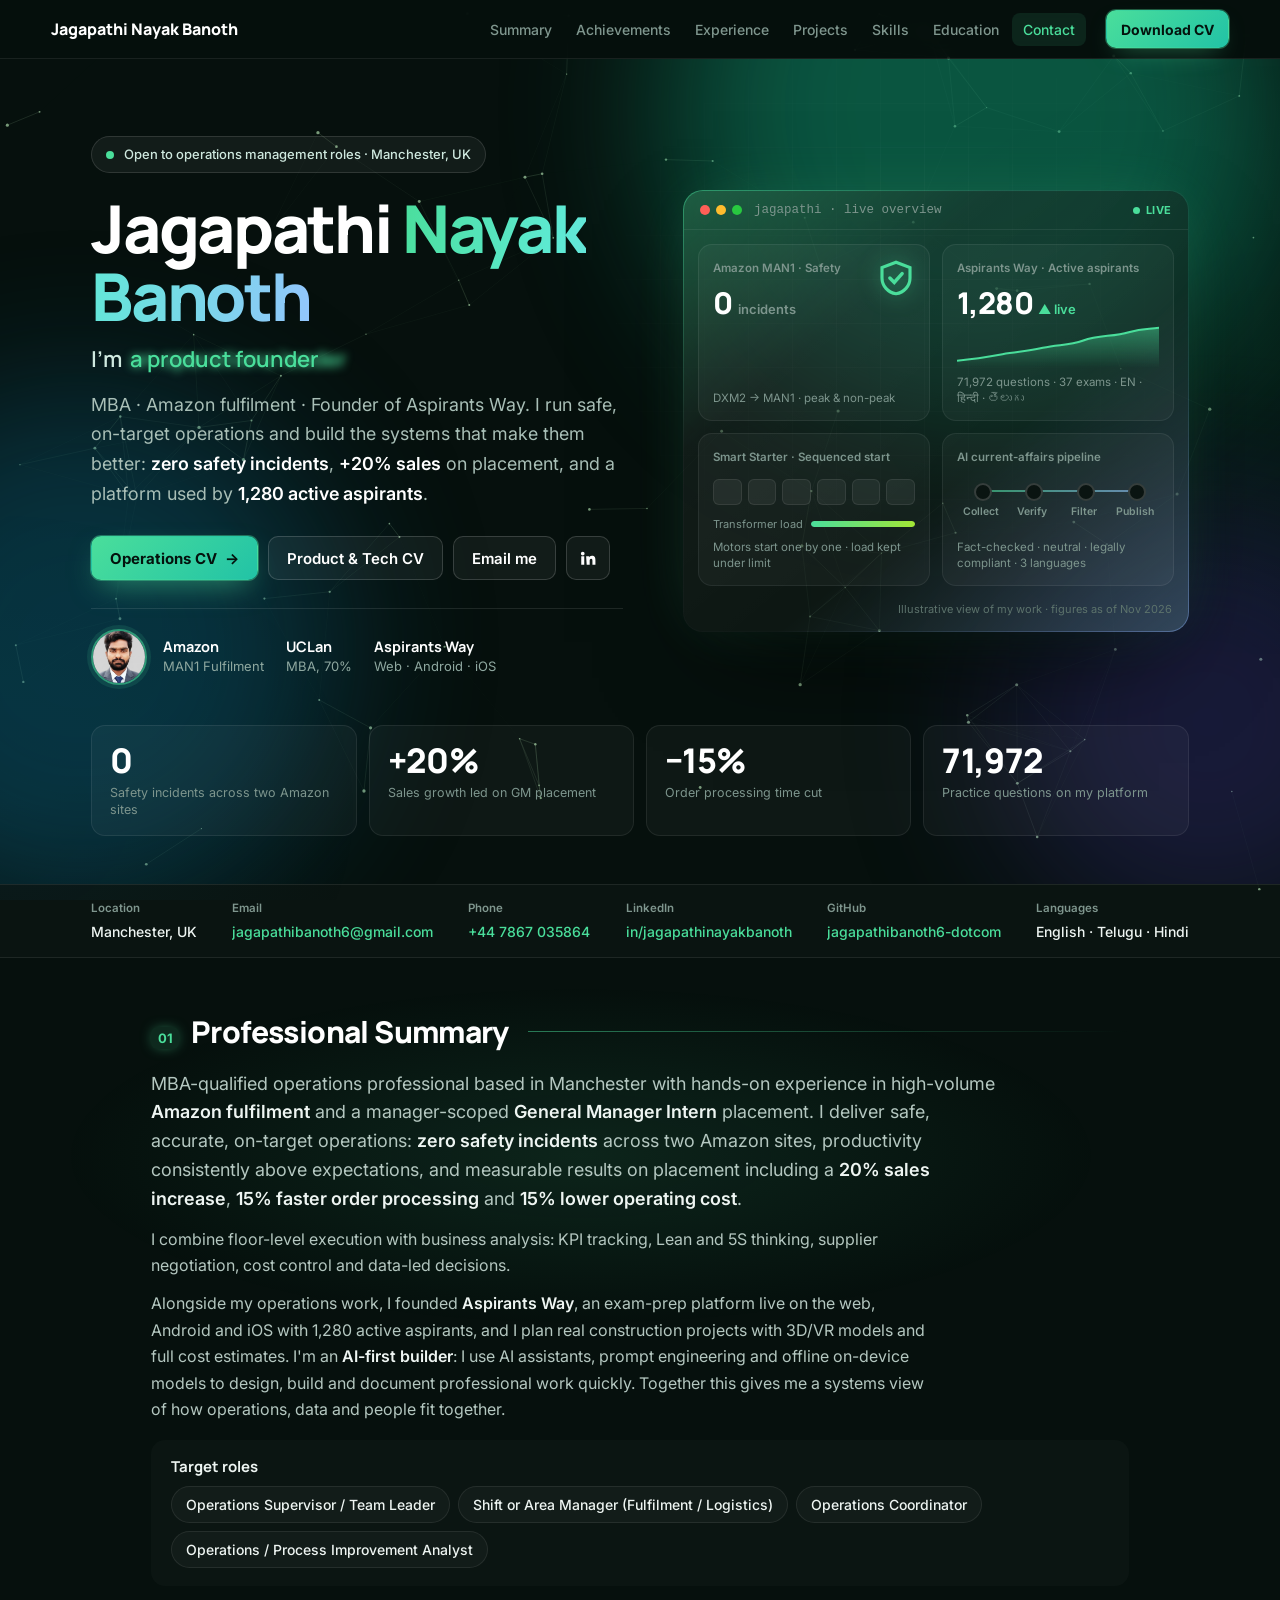
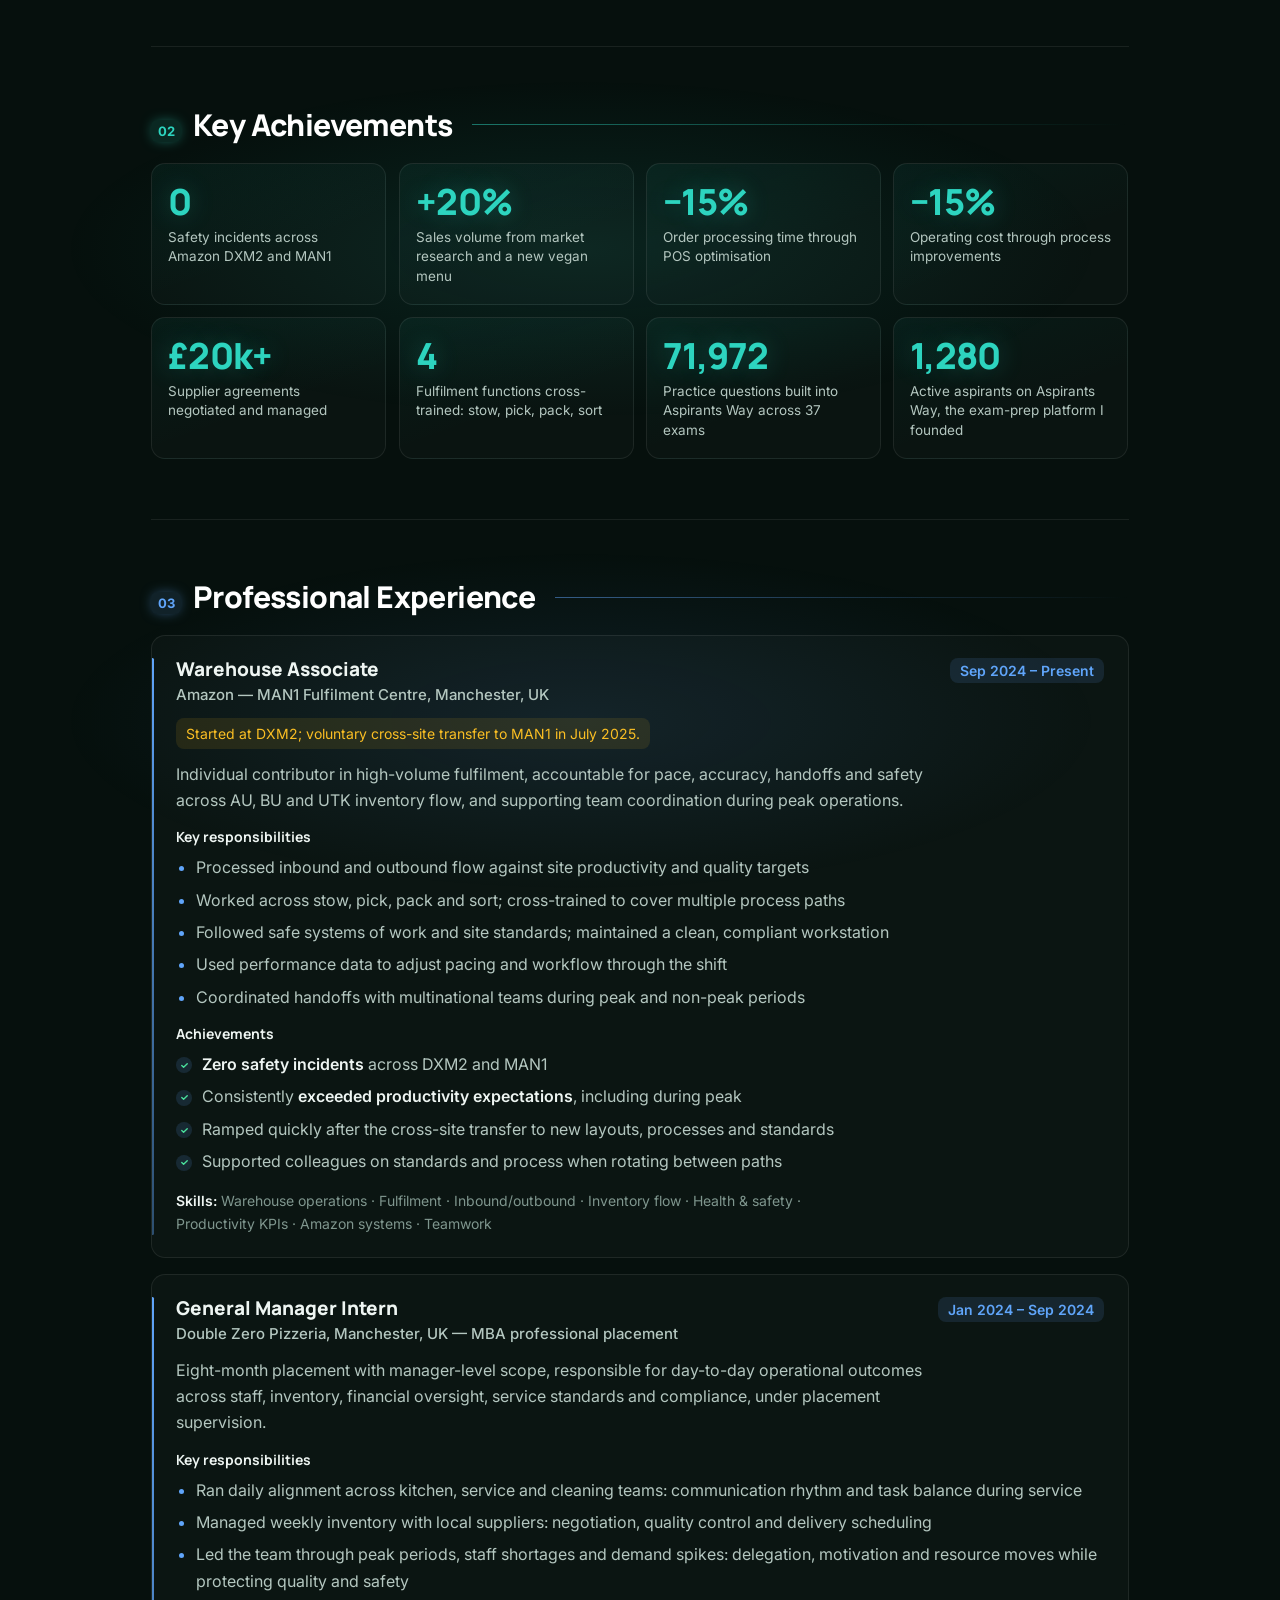
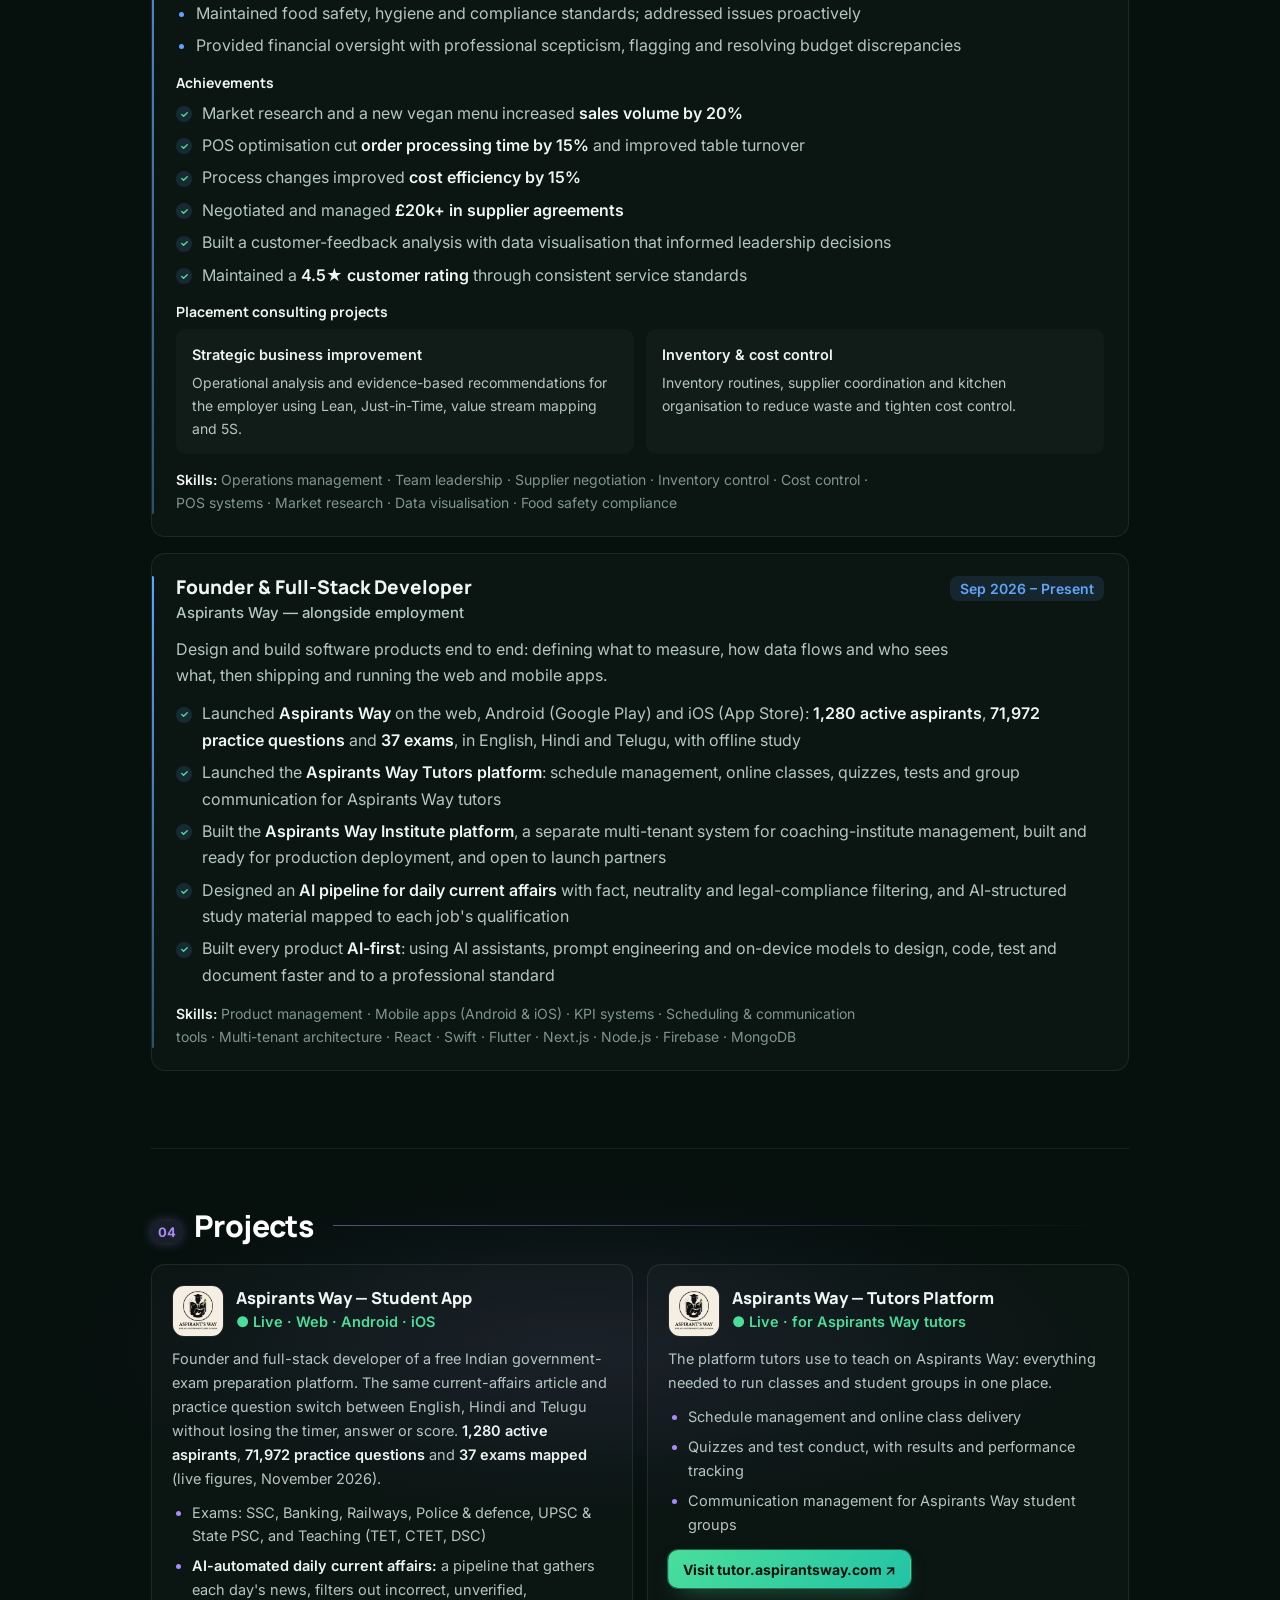
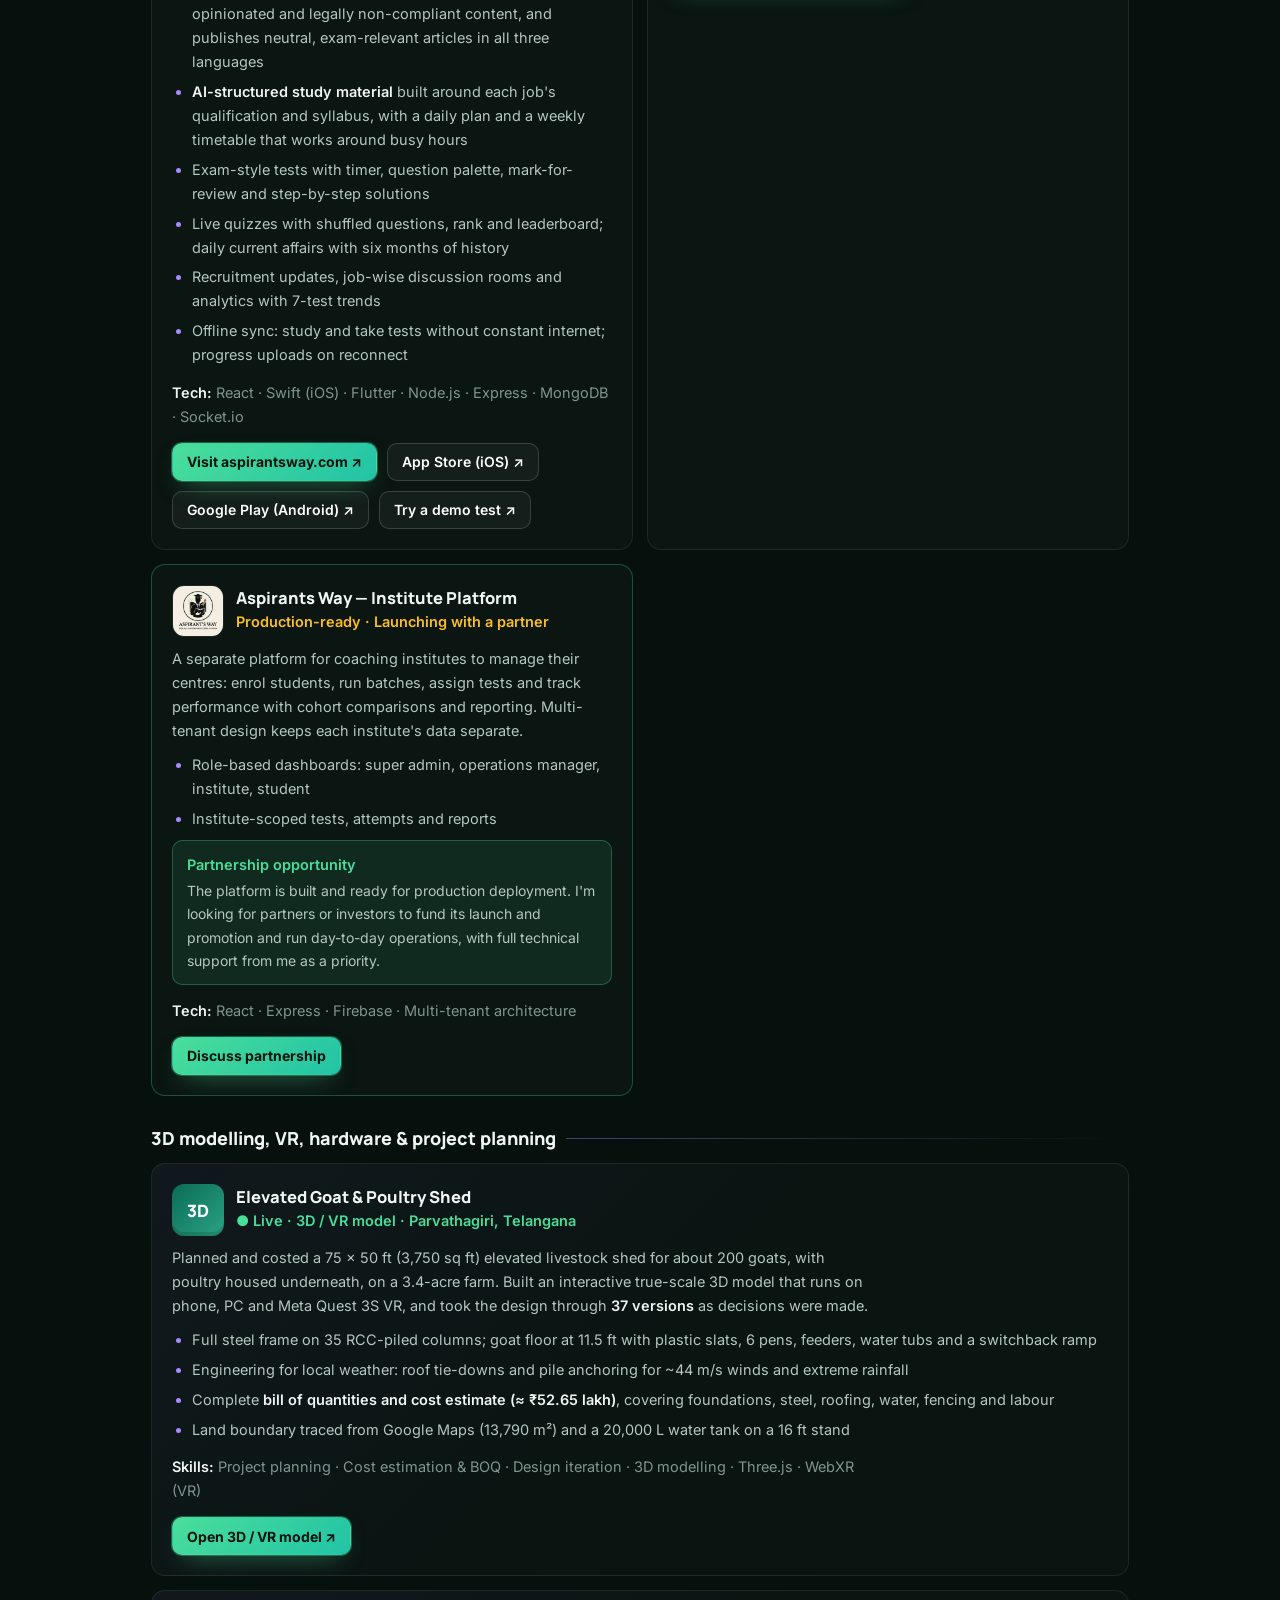
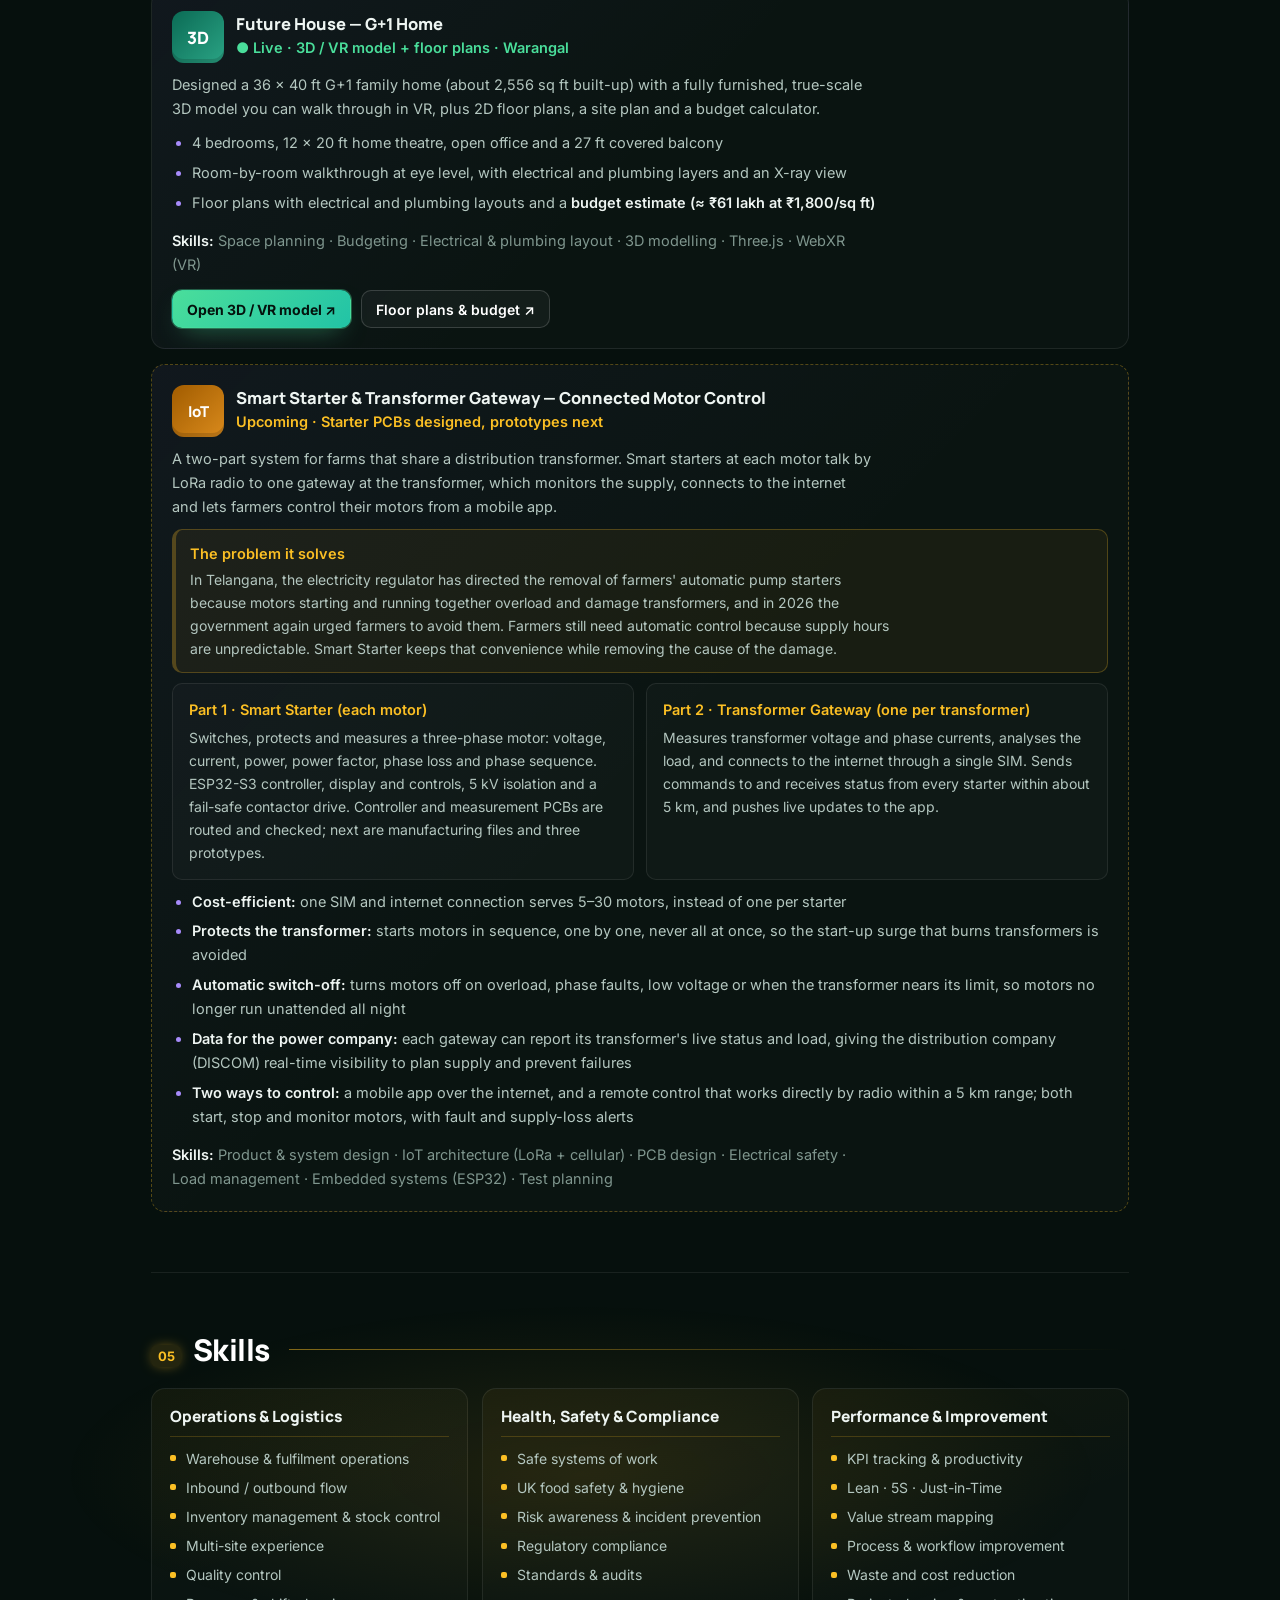
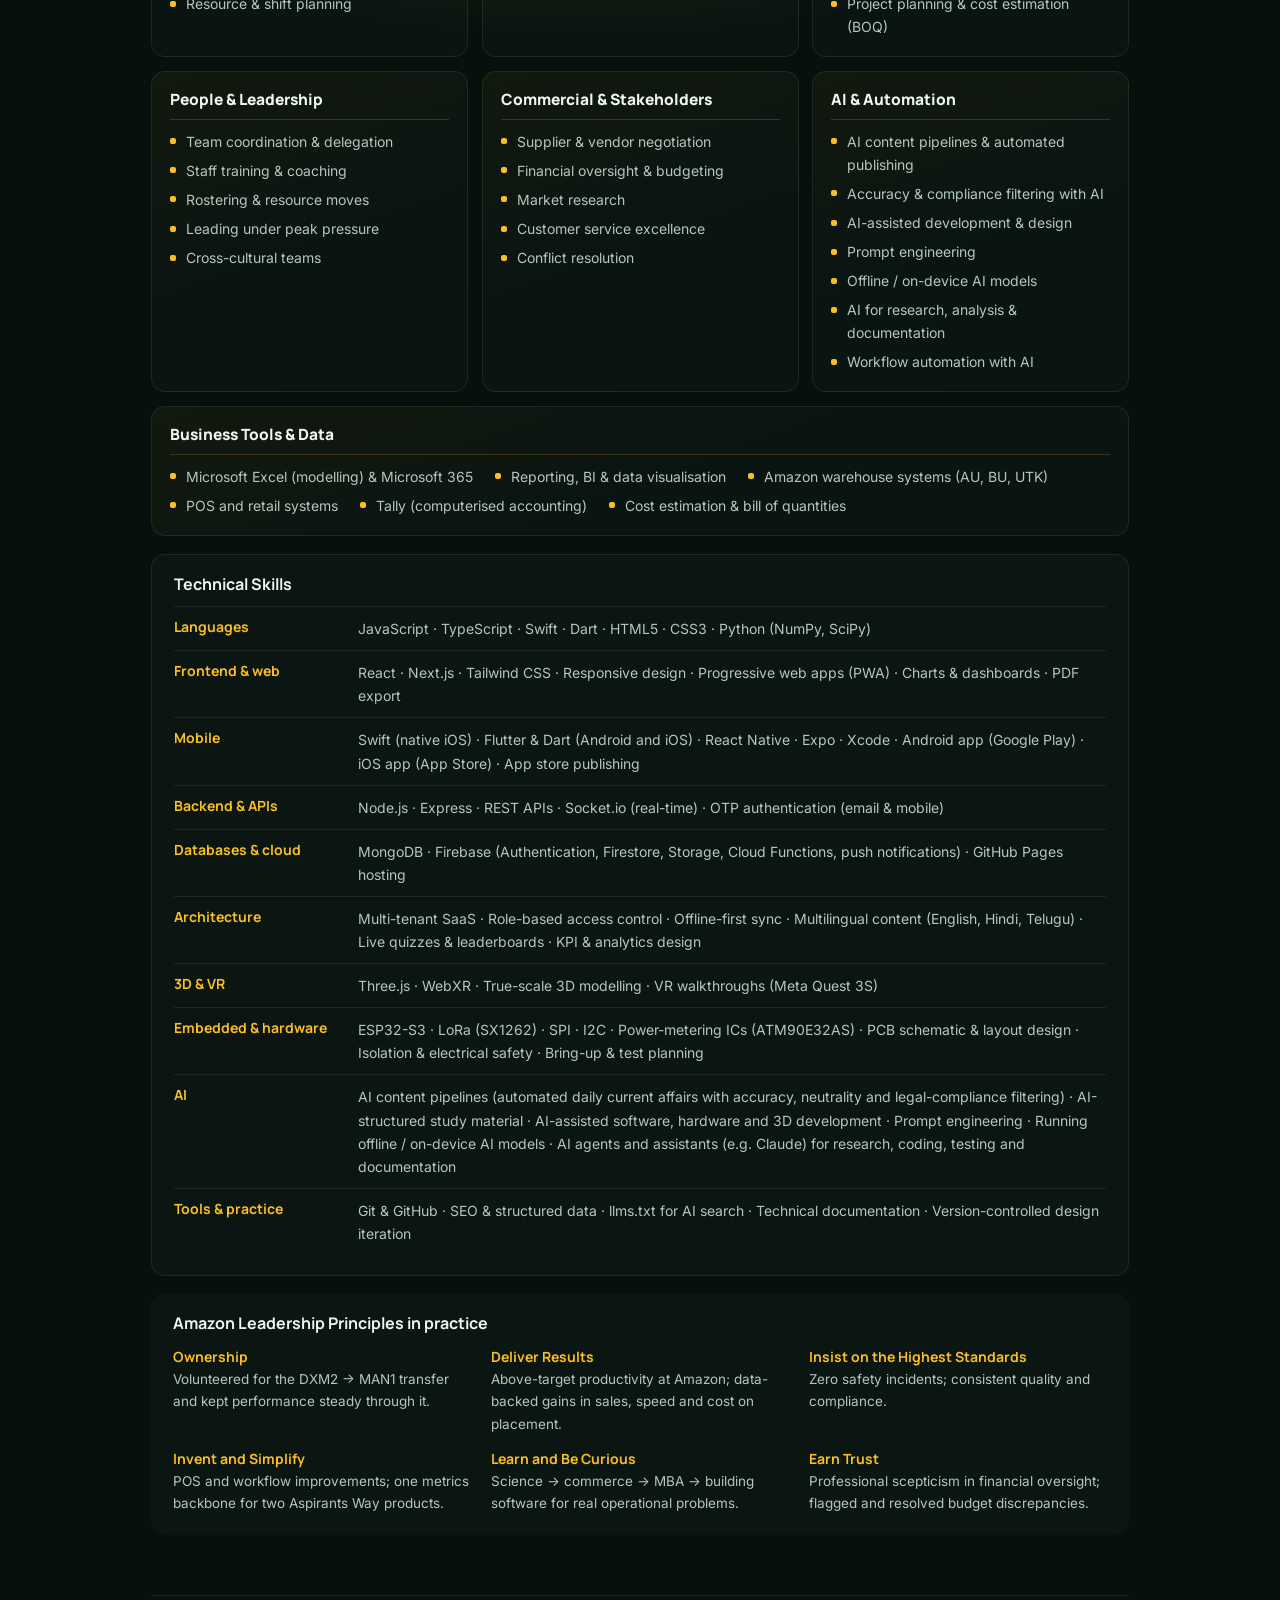
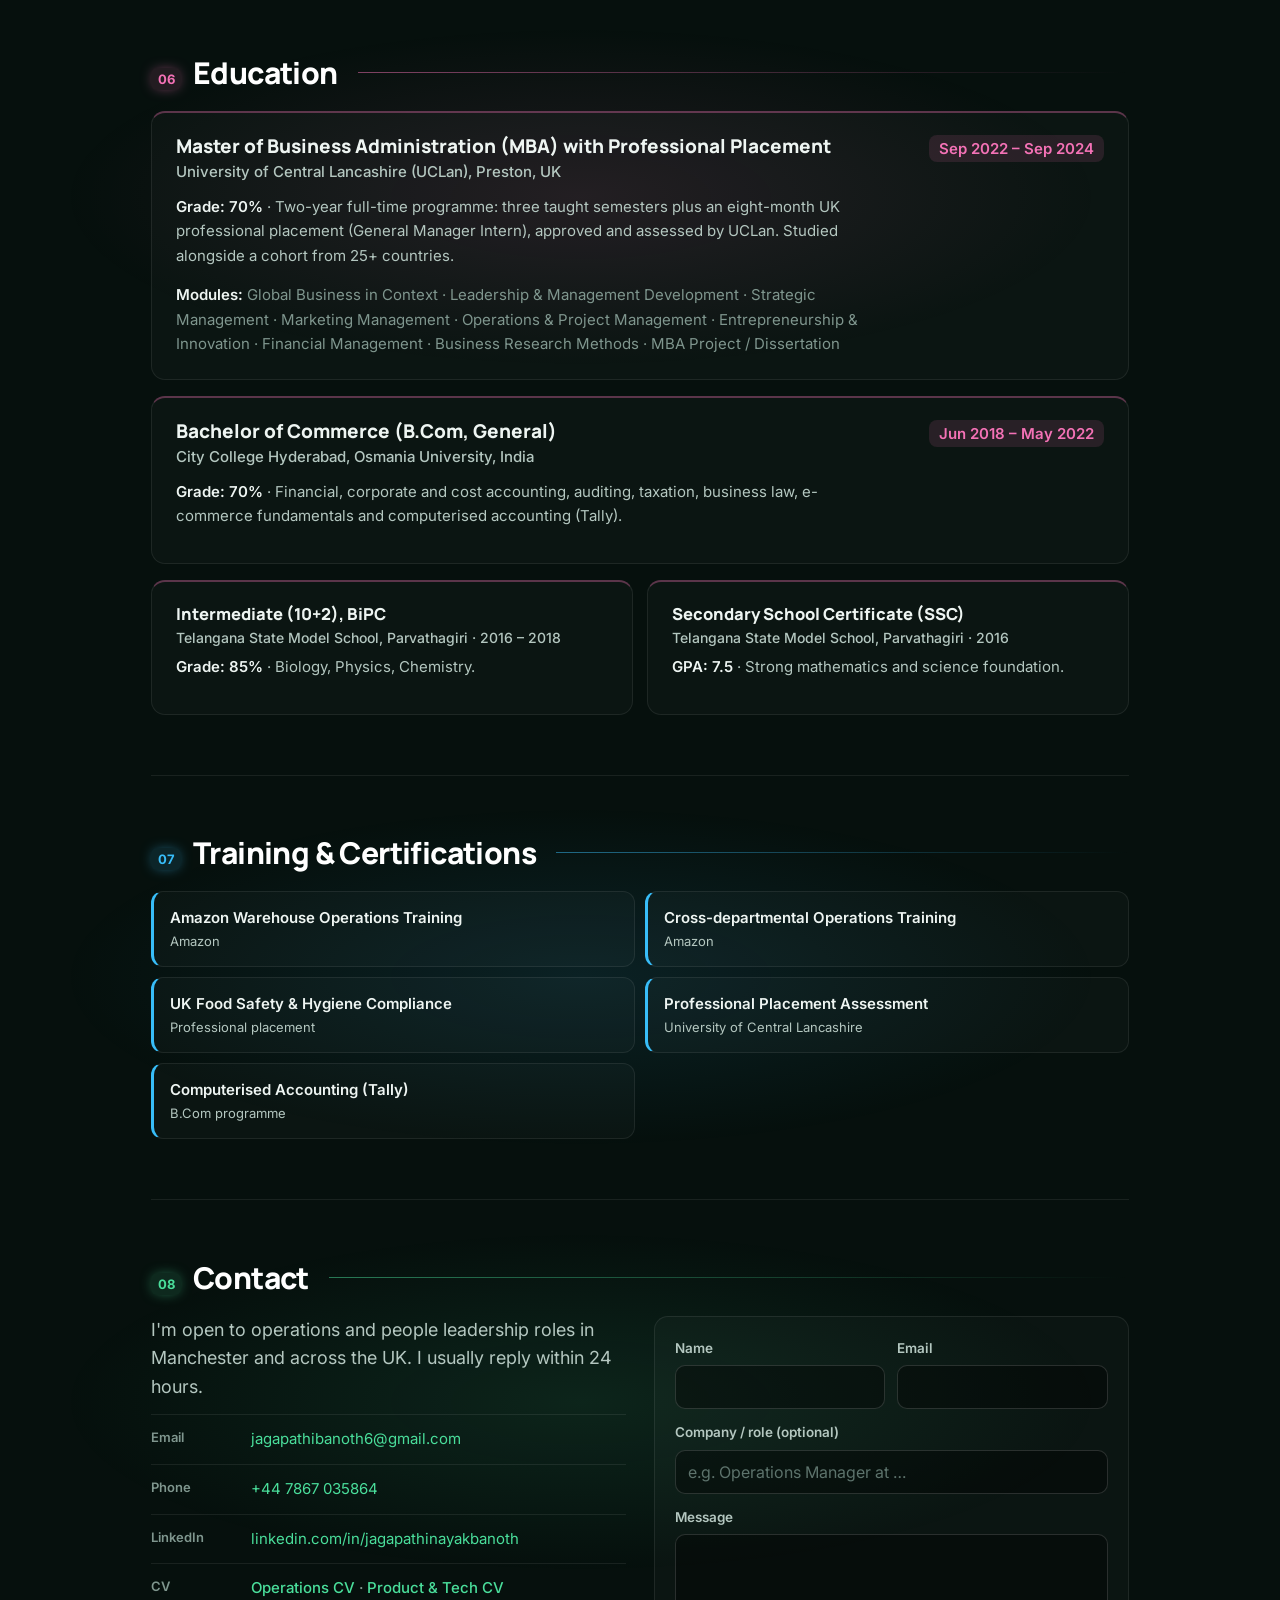
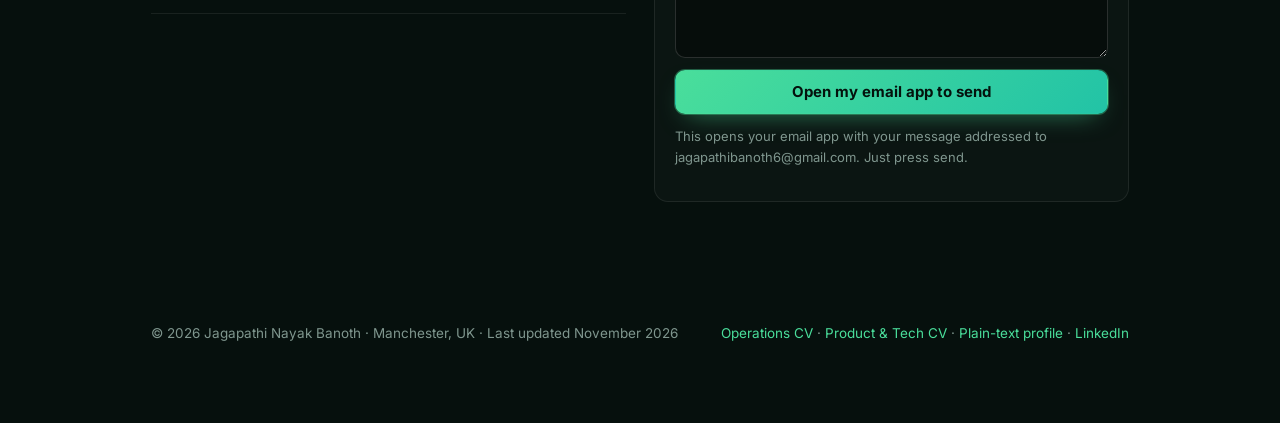
==== index.html @ adfd3b9b "Calmer dots that scroll with the page, long cursor links Co-Authored-By: Claude Opus 5.5 <noreply@an" ====
<!DOCTYPE html>
<html lang="en-GB">
<head>
<meta charset="UTF-8">
<meta name="viewport" content="width=device-width, initial-scale=1.0">
<title>Jagapathi Nayak Banoth | Operations Professional, MBA | Amazon Fulfilment | Manchester, UK</title>
<meta name="description" content="Jagapathi Nayak Banoth — MBA-qualified operations professional in Manchester, UK. Amazon fulfilment (MAN1), General Manager Intern placement, zero safety incidents, +20% sales, −15% processing time. Founder of Aspirants Way (web, Android, iOS; 1,280 active aspirants). Open to operations and people leadership roles.">
<meta name="keywords" content="Operations, Warehouse Operations, Fulfilment, Logistics, Amazon, Operations Manager, Shift Lead, Area Manager, Team Leader, MBA, Manchester, Health and Safety, KPI, Lean, 5S, Inventory Management, Supply Chain, Process Improvement">
<meta name="author" content="Jagapathi Nayak Banoth">
<meta name="robots" content="index, follow, max-image-preview:large">
<link rel="canonical" href="https://jagapathibanoth6-dotcom.github.io/Jagapathi-Portfolio/">
<meta property="og:type" content="profile">
<meta property="og:url" content="https://jagapathibanoth6-dotcom.github.io/Jagapathi-Portfolio/">
<meta property="og:title" content="Jagapathi Nayak Banoth — Operations Professional, MBA">
<meta property="og:description" content="Amazon fulfilment (MAN1) · GM Intern placement · MBA (UCLan). Safety, productivity and measurable results. Manchester, UK.">
<meta property="og:image" content="https://jagapathibanoth6-dotcom.github.io/Jagapathi-Portfolio/profile-picture.png">
<meta property="profile:first_name" content="Jagapathi Nayak">
<meta property="profile:last_name" content="Banoth">
<meta name="twitter:card" content="summary">
<meta name="theme-color" content="#ffffff">
<link rel="icon" type="image/png" href="favicon.png" sizes="48x48">
<link rel="apple-touch-icon" href="apple-touch-icon.png">
<link rel="alternate" type="text/plain" href="llms.txt" title="Plain-text profile for AI assistants">
<link rel="preconnect" href="https://fonts.googleapis.com">
<link rel="preconnect" href="https://fonts.gstatic.com" crossorigin>
<link href="https://fonts.googleapis.com/css2?family=Manrope:wght@600;700;800&family=Inter:wght@400;500;600&display=swap" rel="stylesheet">
<link rel="stylesheet" href="styles.css?v=13.1">

<script type="application/ld+json">
{
  "@context": "https://schema.org",
  "@type": "ProfilePage",
  "dateModified": "2026-11-21",
  "mainEntity": {
    "@type": "Person",
    "name": "Jagapathi Nayak Banoth",
    "jobTitle": "Operations Professional (Warehouse Associate, Amazon MAN1)",
    "description": "MBA-qualified operations professional with Amazon fulfilment experience and a manager-scoped General Manager Intern placement. Open to operations and people leadership roles in the UK.",
    "url": "https://jagapathibanoth6-dotcom.github.io/Jagapathi-Portfolio/",
    "image": "https://jagapathibanoth6-dotcom.github.io/Jagapathi-Portfolio/profile-picture.png",
    "email": "mailto:jagapathibanoth6@gmail.com",
    "telephone": "+44 7867 035864",
    "address": { "@type": "PostalAddress", "addressLocality": "Manchester", "addressCountry": "GB" },
    "worksFor": { "@type": "Organization", "name": "Amazon (MAN1 Fulfilment Centre)" },
    "alumniOf": [
      { "@type": "CollegeOrUniversity", "name": "University of Central Lancashire" },
      { "@type": "CollegeOrUniversity", "name": "Osmania University" }
    ],
    "hasCredential": [
      { "@type": "EducationalOccupationalCredential", "credentialCategory": "degree", "name": "MBA with Professional Placement", "recognizedBy": { "@type": "CollegeOrUniversity", "name": "University of Central Lancashire" } },
      { "@type": "EducationalOccupationalCredential", "credentialCategory": "degree", "name": "Bachelor of Commerce (General)", "recognizedBy": { "@type": "CollegeOrUniversity", "name": "Osmania University" } }
    ],
    "knowsAbout": ["Warehouse operations","Fulfilment","Inbound and outbound logistics","Inventory management","Health and safety","KPI management","Lean","5S","Just-in-time","Value stream mapping","Process improvement","Team leadership","Supplier negotiation","Cost control","Data analysis","Microsoft Excel","React","Next.js","Firebase","3D modelling","Three.js","WebXR","Cost estimation","Bill of quantities","PCB design","IoT","ESP32","JavaScript","TypeScript","Python","Swift","Flutter","Dart","React Native","Expo","Node.js","Express","MongoDB","Socket.io","Tailwind CSS","LoRa","Multi-tenant SaaS","Progressive web apps","Prompt engineering","AI-assisted development","On-device AI models"],
    "knowsLanguage": ["English","Telugu","Hindi"],
    "sameAs": ["https://www.linkedin.com/in/jagapathinayakbanoth","https://github.com/jagapathibanoth6-dotcom"]
  }
}
</script>
</head>
<body>
<a class="skip" href="#summary">Skip to content</a>
<canvas id="net" aria-hidden="true"></canvas>
<div class="progress" id="progress" aria-hidden="true"></div>

<header class="topbar" id="topbar">
  <a href="#top" class="tb-name">Jagapathi Nayak Banoth</a>
  <nav class="tb-nav" id="tbNav" aria-label="Sections">
    <a href="#summary">Summary</a>
    <a href="#achievements">Achievements</a>
    <a href="#experience">Experience</a>
    <a href="#projects">Projects</a>
    <a href="#skills">Skills</a>
    <a href="#education">Education</a>
    <a href="#contact">Contact</a>
  </nav>
  <a href="#cvs" class="btn btn-primary btn-sm">Download CV</a>
</header>

<section class="hero" id="top" aria-label="Introduction">
  <div class="hx-bg" aria-hidden="true"><i class="m1"></i><i class="m2"></i><i class="m3"></i></div>
  <div class="hx-grid" id="hxGrid" aria-hidden="true"></div>
  <div class="hero-in">
    <div class="hero-copy">
      <p class="hero-badge"><span class="dot" aria-hidden="true"></span>Open to operations management roles · Manchester, UK</p>
      <h1 class="hero-name">Jagapathi <span class="grad">Nayak Banoth</span></h1>
      <p class="hero-role">I'm <span class="rot" aria-label="an operations leader, a product founder and an AI-first builder"><span class="rw on">an operations leader</span><span class="rw">a product founder</span><span class="rw">an AI-first builder</span></span></p>
      <p class="hero-pitch">MBA · Amazon fulfilment · Founder of Aspirants Way. I run safe, on-target operations and build the systems that make them better: <strong>zero safety incidents</strong>, <strong>+20% sales</strong> on placement, and a platform used by <strong>1,280 active aspirants</strong>.</p>
      <div class="hero-cta">
        <a href="resume.html?v=20261121" class="btn btn-glow">Operations CV <span aria-hidden="true">→</span></a>
        <a href="resume-tech.html?v=20261121" class="btn btn-glass">Product &amp; Tech CV</a>
        <a href="mailto:jagapathibanoth6@gmail.com?subject=Opportunity%20for%20Jagapathi%20Nayak%20Banoth" class="btn btn-glass">Email me</a>
        <a href="https://www.linkedin.com/in/jagapathinayakbanoth" target="_blank" rel="noopener" class="btn btn-glass btn-icon" aria-label="LinkedIn profile"><svg viewBox="0 0 24 24" width="18" height="18" aria-hidden="true"><path fill="currentColor" d="M4.98 3.5a2.5 2.5 0 1 1 0 5 2.5 2.5 0 0 1 0-5zM3 9.5h4V21H3zM9.5 9.5h3.8v1.6h.06c.53-1 1.83-2.06 3.77-2.06 4.03 0 4.77 2.65 4.77 6.1V21h-4v-5.1c0-1.22-.02-2.79-1.7-2.79-1.7 0-1.96 1.33-1.96 2.7V21h-4z"/></svg></a>
      </div>
      <div class="hero-me">
        <img src="profile.jpg" fetchpriority="high" alt="Photo of Jagapathi Nayak Banoth" width="56" height="56">
        <ul class="hero-cred" aria-label="Experience and education">
          <li><b>Amazon</b> MAN1 Fulfilment</li>
          <li><b>UCLan</b> MBA, 70%</li>
          <li><b>Aspirants Way</b> Web · Android · iOS</li>
        </ul>
      </div>
    </div>

    <div class="console" id="console" aria-label="Illustrative overview of my work">
      <div class="c-bar"><span class="c-dots"><i></i><i></i><i></i></span><span class="c-title">jagapathi · live overview</span><span class="c-live"><i></i>LIVE</span></div>
      <div class="c-grid">
        <div class="c-card c-safety">
          <p class="c-label">Amazon MAN1 · Safety</p>
          <p class="c-big">0 <small>incidents</small></p>
          <p class="c-sub">DXM2 → MAN1 · peak &amp; non-peak</p>
          <div class="shield" aria-hidden="true"><svg viewBox="0 0 24 24"><path d="M12 3 4 6v6c0 4.5 3.4 8.3 8 9 4.6-.7 8-4.5 8-9V6z" fill="none" stroke="currentColor" stroke-width="1.8"/><path d="m8.5 12 2.5 2.5 4.5-5" fill="none" stroke="currentColor" stroke-width="2" stroke-linecap="round"/></svg></div>
        </div>
        <div class="c-card c-users">
          <p class="c-label">Aspirants Way · Active aspirants</p>
          <p class="c-big"><span data-count="1280">1,280</span> <small class="up">▲ live</small></p>
          <svg class="spark" viewBox="0 0 200 48" preserveAspectRatio="none" aria-hidden="true"><defs><linearGradient id="sg" x1="0" x2="0" y1="0" y2="1"><stop offset="0" stop-color="#4ade9b" stop-opacity=".45"/><stop offset="1" stop-color="#4ade9b" stop-opacity="0"/></linearGradient></defs><path class="area" d="M0,44 L0,40 C20,38 30,36 45,33 S70,30 85,26 S110,24 125,18 S155,14 170,9 S190,6 200,4 L200,48 L0,48Z" fill="url(#sg)"/><path class="line" d="M0,40 C20,38 30,36 45,33 S70,30 85,26 S110,24 125,18 S155,14 170,9 S190,6 200,4" fill="none" stroke="#4ade9b" stroke-width="2.2"/></svg>
          <p class="c-sub">71,972 questions · 37 exams · EN · हिन्दी · తెలుగు</p>
        </div>
        <div class="c-card c-starter">
          <p class="c-label">Smart Starter · Sequenced start</p>
          <div class="motors" aria-hidden="true"><i></i><i></i><i></i><i></i><i></i><i></i></div>
          <div class="load"><span>Transformer load</span><div class="load-bar"><i></i></div></div>
          <p class="c-sub">Motors start one by one · load kept under limit</p>
        </div>
        <div class="c-card c-ai">
          <p class="c-label">AI current-affairs pipeline</p>
          <ol class="pipe" aria-hidden="true"><li>Collect</li><li>Verify</li><li>Filter</li><li>Publish</li></ol>
          <p class="c-sub">Fact-checked · neutral · legally compliant · 3 languages</p>
        </div>
      </div>
      <p class="c-foot">Illustrative view of my work · figures as of Nov 2026</p>
    </div>
  </div>

  <div class="hero-stats">
    <div><b data-count="0">0</b><span>Safety incidents across two Amazon sites</span></div>
    <div><b data-count="20" data-prefix="+" data-suffix="%">+20%</b><span>Sales growth led on GM placement</span></div>
    <div><b data-count="15" data-prefix="−" data-suffix="%">−15%</b><span>Order processing time cut</span></div>
    <div><b data-count="71972">71,972</b><span>Practice questions on my platform</span></div>
  </div>
</section>

<section class="factbar" aria-label="Quick facts">
  <ul>
    <li><span>Location</span><b>Manchester, UK</b></li>
    <li><span>Email</span><a href="mailto:jagapathibanoth6@gmail.com?subject=Opportunity%20for%20Jagapathi%20Nayak%20Banoth">jagapathibanoth6@gmail.com</a></li>
    <li><span>Phone</span><a href="tel:+447867035864">+44 7867 035864</a></li>
    <li><span>LinkedIn</span><a href="https://www.linkedin.com/in/jagapathinayakbanoth" target="_blank" rel="noopener">in/jagapathinayakbanoth</a></li>
    <li><span>GitHub</span><a href="https://github.com/jagapathibanoth6-dotcom" target="_blank" rel="noopener">jagapathibanoth6-dotcom</a></li>
    <li><span>Languages</span><b>English · Telugu · Hindi</b></li>
  </ul>
</section>

<div class="layout">

  <!-- ============ SIDEBAR / PROFILE ============ -->
  

  <!-- ============ MAIN ============ -->
  <main class="main">

    <section class="sec" id="summary" aria-labelledby="h-summary">
      <h2 id="h-summary" class="sec-title"><span class="num">01</span>Professional Summary</h2>
      <p class="lead">MBA-qualified operations professional based in Manchester with hands-on experience in high-volume <strong>Amazon fulfilment</strong> and a manager-scoped <strong>General Manager Intern</strong> placement. I deliver safe, accurate, on-target operations: <strong>zero safety incidents</strong> across two Amazon sites, productivity consistently above expectations, and measurable results on placement including a <strong>20% sales increase</strong>, <strong>15% faster order processing</strong> and <strong>15% lower operating cost</strong>.</p>
      <p>I combine floor-level execution with business analysis: KPI tracking, Lean and 5S thinking, supplier negotiation, cost control and data-led decisions.</p>
      <p>Alongside my operations work, I founded <strong>Aspirants Way</strong>, an exam-prep platform live on the web, Android and iOS with 1,280 active aspirants, and I plan real construction projects with 3D/VR models and full cost estimates. I'm an <strong>AI-first builder</strong>: I use AI assistants, prompt engineering and offline on-device models to design, build and document professional work quickly. Together this gives me a systems view of how operations, data and people fit together.</p>
      <div class="target">
        <h3>Target roles</h3>
        <ul class="pills">
          <li>Operations Supervisor / Team Leader</li>
          <li>Shift or Area Manager (Fulfilment / Logistics)</li>
          <li>Operations Coordinator</li>
          <li>Operations / Process Improvement Analyst</li>
        </ul>
      </div>
    </section>

    <section class="sec" id="achievements" aria-labelledby="h-ach">
      <h2 id="h-ach" class="sec-title"><span class="num">02</span>Key Achievements</h2>
      <div class="kpis">
        <div class="kpi reveal"><b>0</b><span>Safety incidents across Amazon DXM2 and MAN1</span></div>
        <div class="kpi reveal"><b data-count="20" data-prefix="+" data-suffix="%">+20%</b><span>Sales volume from market research and a new vegan menu</span></div>
        <div class="kpi reveal"><b data-count="15" data-prefix="−" data-suffix="%">−15%</b><span>Order processing time through POS optimisation</span></div>
        <div class="kpi reveal"><b data-count="15" data-prefix="−" data-suffix="%">−15%</b><span>Operating cost through process improvements</span></div>
        <div class="kpi reveal"><b data-count="20" data-prefix="£" data-suffix="k+">£20k+</b><span>Supplier agreements negotiated and managed</span></div>
        <div class="kpi reveal"><b data-count="4">4</b><span>Fulfilment functions cross-trained: stow, pick, pack, sort</span></div>
        <div class="kpi reveal"><b data-count="71972">71,972</b><span>Practice questions built into Aspirants Way across 37 exams</span></div>
        <div class="kpi reveal"><b data-count="1280">1,280</b><span>Active aspirants on Aspirants Way, the exam-prep platform I founded</span></div>
      </div>
    </section>

    <section class="sec" id="experience" aria-labelledby="h-exp">
      <h2 id="h-exp" class="sec-title"><span class="num">03</span>Professional Experience</h2>

      <article class="job reveal">
        <header class="job-head">
          <div>
            <h3>Warehouse Associate</h3>
            <p class="org">Amazon — MAN1 Fulfilment Centre, Manchester, UK</p>
          </div>
          <p class="when"><time datetime="2024-09">Sep 2024</time> – Present</p>
        </header>
        <p class="note">Started at DXM2; voluntary cross-site transfer to MAN1 in July 2025.</p>
        <p>Individual contributor in high-volume fulfilment, accountable for pace, accuracy, handoffs and safety across AU, BU and UTK inventory flow, and supporting team coordination during peak operations.</p>
        <h4>Key responsibilities</h4>
        <ul>
          <li>Processed inbound and outbound flow against site productivity and quality targets</li>
          <li>Worked across stow, pick, pack and sort; cross-trained to cover multiple process paths</li>
          <li>Followed safe systems of work and site standards; maintained a clean, compliant workstation</li>
          <li>Used performance data to adjust pacing and workflow through the shift</li>
          <li>Coordinated handoffs with multinational teams during peak and non-peak periods</li>
        </ul>
        <h4>Achievements</h4>
        <ul class="ach">
          <li><b>Zero safety incidents</b> across DXM2 and MAN1</li>
          <li>Consistently <b>exceeded productivity expectations</b>, including during peak</li>
          <li>Ramped quickly after the cross-site transfer to new layouts, processes and standards</li>
          <li>Supported colleagues on standards and process when rotating between paths</li>
        </ul>
        <p class="kw"><span>Skills:</span> Warehouse operations · Fulfilment · Inbound/outbound · Inventory flow · Health &amp; safety · Productivity KPIs · Amazon systems · Teamwork</p>
      </article>

      <article class="job reveal">
        <header class="job-head">
          <div>
            <h3>General Manager Intern</h3>
            <p class="org">Double Zero Pizzeria, Manchester, UK — MBA professional placement</p>
          </div>
          <p class="when"><time datetime="2024-01">Jan 2024</time> – <time datetime="2024-09">Sep 2024</time></p>
        </header>
        <p>Eight-month placement with manager-level scope, responsible for day-to-day operational outcomes across staff, inventory, financial oversight, service standards and compliance, under placement supervision.</p>
        <h4>Key responsibilities</h4>
        <ul>
          <li>Ran daily alignment across kitchen, service and cleaning teams: communication rhythm and task balance during service</li>
          <li>Managed weekly inventory with local suppliers: negotiation, quality control and delivery scheduling</li>
          <li>Led the team through peak periods, staff shortages and demand spikes: delegation, motivation and resource moves while protecting quality and safety</li>
          <li>Maintained food safety, hygiene and compliance standards; addressed issues proactively</li>
          <li>Provided financial oversight with professional scepticism, flagging and resolving budget discrepancies</li>
        </ul>
        <h4>Achievements</h4>
        <ul class="ach">
          <li>Market research and a new vegan menu increased <b>sales volume by 20%</b></li>
          <li>POS optimisation cut <b>order processing time by 15%</b> and improved table turnover</li>
          <li>Process changes improved <b>cost efficiency by 15%</b></li>
          <li>Negotiated and managed <b>£20k+ in supplier agreements</b></li>
          <li>Built a customer-feedback analysis with data visualisation that informed leadership decisions</li>
          <li>Maintained a <b>4.5★ customer rating</b> through consistent service standards</li>
        </ul>
        <div class="sub">
          <h4>Placement consulting projects</h4>
          <div class="sub-grid">
            <div><b>Strategic business improvement</b><p>Operational analysis and evidence-based recommendations for the employer using Lean, Just-in-Time, value stream mapping and 5S.</p></div>
            <div><b>Inventory &amp; cost control</b><p>Inventory routines, supplier coordination and kitchen organisation to reduce waste and tighten cost control.</p></div>
          </div>
        </div>
        <p class="kw"><span>Skills:</span> Operations management · Team leadership · Supplier negotiation · Inventory control · Cost control · POS systems · Market research · Data visualisation · Food safety compliance</p>
      </article>

      <article class="job reveal">
        <header class="job-head">
          <div>
            <h3>Founder &amp; Full-Stack Developer</h3>
            <p class="org">Aspirants Way — alongside employment</p>
          </div>
          <p class="when"><time datetime="2026-09-11">Sep 2026</time> – Present</p>
        </header>
        <p>Design and build software products end to end: defining what to measure, how data flows and who sees what, then shipping and running the web and mobile apps.</p>
        <ul class="ach">
          <li>Launched <b>Aspirants Way</b> on the web, Android (Google Play) and iOS (App Store): <b>1,280 active aspirants</b>, <b>71,972 practice questions</b> and <b>37 exams</b>, in English, Hindi and Telugu, with offline study</li>
          <li>Launched the <b>Aspirants Way Tutors platform</b>: schedule management, online classes, quizzes, tests and group communication for Aspirants Way tutors</li>
          <li>Built the <b>Aspirants Way Institute platform</b>, a separate multi-tenant system for coaching-institute management, built and ready for production deployment, and open to launch partners</li>
          <li>Designed an <b>AI pipeline for daily current affairs</b> with fact, neutrality and legal-compliance filtering, and AI-structured study material mapped to each job's qualification</li>
          <li>Built every product <b>AI-first</b>: using AI assistants, prompt engineering and on-device models to design, code, test and document faster and to a professional standard</li>
        </ul>
        <p class="kw"><span>Skills:</span> Product management · Mobile apps (Android &amp; iOS) · KPI systems · Scheduling &amp; communication tools · Multi-tenant architecture · React · Swift · Flutter · Next.js · Node.js · Firebase · MongoDB</p>
      </article>
    </section>

    <section class="sec" id="projects" aria-labelledby="h-proj">
      <h2 id="h-proj" class="sec-title"><span class="num">04</span>Projects</h2>
      <div class="projects">
        <article class="proj reveal">
          <div class="proj-head"><img src="aw-logo.jpg" loading="lazy" decoding="async" alt="Aspirants Way logo" width="52" height="52"><div><h3>Aspirants Way — Student App</h3><p class="status live">Live · Web · Android · iOS</p></div></div>
          <p>Founder and full-stack developer of a free Indian government-exam preparation platform. The same current-affairs article and practice question switch between English, Hindi and Telugu without losing the timer, answer or score. <b>1,280 active aspirants</b>, <b>71,972 practice questions</b> and <b>37 exams mapped</b> (live figures, November 2026).</p>
          <ul>
            <li>Exams: SSC, Banking, Railways, Police &amp; defence, UPSC &amp; State PSC, and Teaching (TET, CTET, DSC)</li>
            <li><b>AI-automated daily current affairs:</b> a pipeline that gathers each day's news, filters out incorrect, unverified, opinionated and legally non-compliant content, and publishes neutral, exam-relevant articles in all three languages</li>
            <li><b>AI-structured study material</b> built around each job's qualification and syllabus, with a daily plan and a weekly timetable that works around busy hours</li>
            <li>Exam-style tests with timer, question palette, mark-for-review and step-by-step solutions</li>
            <li>Live quizzes with shuffled questions, rank and leaderboard; daily current affairs with six months of history</li>
            <li>Recruitment updates, job-wise discussion rooms and analytics with 7-test trends</li>
            <li>Offline sync: study and take tests without constant internet; progress uploads on reconnect</li>
          </ul>
          <p class="kw"><span>Tech:</span> React · Swift (iOS) · Flutter · Node.js · Express · MongoDB · Socket.io</p>
          <div class="links">
            <a class="btn btn-primary btn-sm" href="https://www.aspirantsway.com/" target="_blank" rel="noopener">Visit aspirantsway.com ↗</a>
            <a class="btn btn-outline btn-sm" href="https://apps.apple.com/gb/app/aspirants-way/id6812630753" target="_blank" rel="noopener">App Store (iOS) ↗</a>
            <a class="btn btn-outline btn-sm" href="https://play.google.com/store/apps/details?id=com.aspirantsway.app" target="_blank" rel="noopener">Google Play (Android) ↗</a>
            <a class="btn btn-outline btn-sm" href="https://www.aspirantsway.com/demo-test" target="_blank" rel="noopener">Try a demo test ↗</a>
          </div>
        </article>
        <article class="proj reveal">
          <div class="proj-head"><img src="aw-logo.jpg" loading="lazy" decoding="async" alt="Aspirants Way logo" width="52" height="52"><div><h3>Aspirants Way — Tutors Platform</h3><p class="status live">Live · for Aspirants Way tutors</p></div></div>
          <p>The platform tutors use to teach on Aspirants Way: everything needed to run classes and student groups in one place.</p>
          <ul><li>Schedule management and online class delivery</li><li>Quizzes and test conduct, with results and performance tracking</li><li>Communication management for Aspirants Way student groups</li></ul>
          <div class="links">
            <a class="btn btn-primary btn-sm" href="https://www.tutor.aspirantsway.com" target="_blank" rel="noopener">Visit tutor.aspirantsway.com ↗</a>
          </div>
        </article>
        <article class="proj proj-partner reveal">
          <div class="proj-head"><img src="aw-logo.jpg" loading="lazy" decoding="async" alt="Aspirants Way logo" width="52" height="52"><div><h3>Aspirants Way — Institute Platform</h3><p class="status build">Production-ready · Launching with a partner</p></div></div>
          <p>A separate platform for coaching institutes to manage their centres: enrol students, run batches, assign tests and track performance with cohort comparisons and reporting. Multi-tenant design keeps each institute's data separate.</p>
          <ul><li>Role-based dashboards: super admin, operations manager, institute, student</li><li>Institute-scoped tests, attempts and reports</li></ul>
          <div class="partner">
            <b>Partnership opportunity</b>
            <p>The platform is built and ready for production deployment. I'm looking for partners or investors to fund its launch and promotion and run day-to-day operations, with full technical support from me as a priority.</p>
          </div>
          <p class="kw"><span>Tech:</span> React · Express · Firebase · Multi-tenant architecture</p>
          <div class="links">
            <a class="btn btn-primary btn-sm" href="mailto:jagapathibanoth6@gmail.com?subject=Aspirants%20Way%20Institute%20Platform%20%E2%80%94%20partnership" >Discuss partnership</a>
          </div>
        </article>
        
        
        
        
      </div>
      <h3 class="sub-title">3D modelling, VR, hardware &amp; project planning</h3>
      <div class="projects projects-3d">
        <article class="proj proj-3d reveal">
          <div class="proj-head"><div class="ico3d" aria-hidden="true">3D</div><div><h3>Elevated Goat &amp; Poultry Shed</h3><p class="status live">Live · 3D / VR model · Parvathagiri, Telangana</p></div></div>
          <p>Planned and costed a 75 × 50 ft (3,750 sq ft) elevated livestock shed for about 200 goats, with poultry housed underneath, on a 3.4-acre farm. Built an interactive true-scale 3D model that runs on phone, PC and Meta Quest 3S VR, and took the design through <b>37 versions</b> as decisions were made.</p>
          <ul>
            <li>Full steel frame on 35 RCC-piled columns; goat floor at 11.5 ft with plastic slats, 6 pens, feeders, water tubs and a switchback ramp</li>
            <li>Engineering for local weather: roof tie-downs and pile anchoring for ~44 m/s winds and extreme rainfall</li>
            <li>Complete <b>bill of quantities and cost estimate (≈ ₹52.65 lakh)</b>, covering foundations, steel, roofing, water, fencing and labour</li>
            <li>Land boundary traced from Google Maps (13,790 m²) and a 20,000 L water tank on a 16 ft stand</li>
          </ul>
          <p class="kw"><span>Skills:</span> Project planning · Cost estimation &amp; BOQ · Design iteration · 3D modelling · Three.js · WebXR (VR)</p>
          <div class="links">
            <a class="btn btn-primary btn-sm" href="https://jagapathibanoth6-dotcom.github.io/gaot-shed/" target="_blank" rel="noopener">Open 3D / VR model ↗</a>
          </div>
        </article>
        <article class="proj proj-3d reveal">
          <div class="proj-head"><div class="ico3d" aria-hidden="true">3D</div><div><h3>Future House — G+1 Home</h3><p class="status live">Live · 3D / VR model + floor plans · Warangal</p></div></div>
          <p>Designed a 36 × 40 ft G+1 family home (about 2,556 sq ft built-up) with a fully furnished, true-scale 3D model you can walk through in VR, plus 2D floor plans, a site plan and a budget calculator.</p>
          <ul>
            <li>4 bedrooms, 12 × 20 ft home theatre, open office and a 27 ft covered balcony</li>
            <li>Room-by-room walkthrough at eye level, with electrical and plumbing layers and an X-ray view</li>
            <li>Floor plans with electrical and plumbing layouts and a <b>budget estimate (≈ ₹61 lakh at ₹1,800/sq ft)</b></li>
          </ul>
          <p class="kw"><span>Skills:</span> Space planning · Budgeting · Electrical &amp; plumbing layout · 3D modelling · Three.js · WebXR (VR)</p>
          <div class="links">
            <a class="btn btn-primary btn-sm" href="https://jagapathibanoth6-dotcom.github.io/Future-house/" target="_blank" rel="noopener">Open 3D / VR model ↗</a>
            <a class="btn btn-outline btn-sm" href="https://jagapathibanoth6-dotcom.github.io/Future-house/plan.html" target="_blank" rel="noopener">Floor plans &amp; budget ↗</a>
          </div>
        </article>
        <article class="proj proj-3d proj-upcoming reveal">
          <div class="proj-head"><div class="ico3d ico-up" aria-hidden="true">IoT</div><div><h3>Smart Starter &amp; Transformer Gateway — Connected Motor Control</h3><p class="status build">Upcoming · Starter PCBs designed, prototypes next</p></div></div>
          <p>A two-part system for farms that share a distribution transformer. Smart starters at each motor talk by LoRa radio to one gateway at the transformer, which monitors the supply, connects to the internet and lets farmers control their motors from a mobile app.</p>
          <div class="why">
            <b>The problem it solves</b>
            <p>In Telangana, the electricity regulator has directed the removal of farmers' automatic pump starters because motors starting and running together overload and damage transformers, and in 2026 the government again urged farmers to avoid them. Farmers still need automatic control because supply hours are unpredictable. Smart Starter keeps that convenience while removing the cause of the damage.</p>
          </div>
          <div class="sys">
            <div><b>Part 1 · Smart Starter (each motor)</b><p>Switches, protects and measures a three-phase motor: voltage, current, power, power factor, phase loss and phase sequence. ESP32-S3 controller, display and controls, 5 kV isolation and a fail-safe contactor drive. Controller and measurement PCBs are routed and checked; next are manufacturing files and three prototypes.</p></div>
            <div><b>Part 2 · Transformer Gateway (one per transformer)</b><p>Measures transformer voltage and phase currents, analyses the load, and connects to the internet through a single SIM. Sends commands to and receives status from every starter within about 5 km, and pushes live updates to the app.</p></div>
          </div>
          <ul>
            <li><b>Cost-efficient:</b> one SIM and internet connection serves 5–30 motors, instead of one per starter</li>
            <li><b>Protects the transformer:</b> starts motors in sequence, one by one, never all at once, so the start-up surge that burns transformers is avoided</li>
            <li><b>Automatic switch-off:</b> turns motors off on overload, phase faults, low voltage or when the transformer nears its limit, so motors no longer run unattended all night</li>
            <li><b>Data for the power company:</b> each gateway can report its transformer's live status and load, giving the distribution company (DISCOM) real-time visibility to plan supply and prevent failures</li>
            <li><b>Two ways to control:</b> a mobile app over the internet, and a remote control that works directly by radio within a 5 km range; both start, stop and monitor motors, with fault and supply-loss alerts</li>
          </ul>
          <p class="kw"><span>Skills:</span> Product &amp; system design · IoT architecture (LoRa + cellular) · PCB design · Electrical safety · Load management · Embedded systems (ESP32) · Test planning</p>
        </article>
      </div>
    </section>

    <section class="sec" id="skills" aria-labelledby="h-skills">
      <h2 id="h-skills" class="sec-title"><span class="num">05</span>Skills</h2>
      <div class="skills">
        <div class="skill reveal"><h3>Operations &amp; Logistics</h3><ul><li>Warehouse &amp; fulfilment operations</li><li>Inbound / outbound flow</li><li>Inventory management &amp; stock control</li><li>Multi-site experience</li><li>Quality control</li><li>Resource &amp; shift planning</li></ul></div>
        <div class="skill reveal"><h3>Health, Safety &amp; Compliance</h3><ul><li>Safe systems of work</li><li>UK food safety &amp; hygiene</li><li>Risk awareness &amp; incident prevention</li><li>Regulatory compliance</li><li>Standards &amp; audits</li></ul></div>
        <div class="skill reveal"><h3>Performance &amp; Improvement</h3><ul><li>KPI tracking &amp; productivity</li><li>Lean · 5S · Just-in-Time</li><li>Value stream mapping</li><li>Process &amp; workflow improvement</li><li>Waste and cost reduction</li><li>Project planning &amp; cost estimation (BOQ)</li></ul></div>
        <div class="skill reveal"><h3>People &amp; Leadership</h3><ul><li>Team coordination &amp; delegation</li><li>Staff training &amp; coaching</li><li>Rostering &amp; resource moves</li><li>Leading under peak pressure</li><li>Cross-cultural teams</li></ul></div>
        <div class="skill reveal"><h3>Commercial &amp; Stakeholders</h3><ul><li>Supplier &amp; vendor negotiation</li><li>Financial oversight &amp; budgeting</li><li>Market research</li><li>Customer service excellence</li><li>Conflict resolution</li></ul></div>
        <div class="skill reveal"><h3>AI &amp; Automation</h3><ul><li>AI content pipelines &amp; automated publishing</li><li>Accuracy &amp; compliance filtering with AI</li><li>AI-assisted development &amp; design</li><li>Prompt engineering</li><li>Offline / on-device AI models</li><li>AI for research, analysis &amp; documentation</li><li>Workflow automation with AI</li></ul></div>
        <div class="skill reveal"><h3>Business Tools &amp; Data</h3><ul><li>Microsoft Excel (modelling) &amp; Microsoft 365</li><li>Reporting, BI &amp; data visualisation</li><li>Amazon warehouse systems (AU, BU, UTK)</li><li>POS and retail systems</li><li>Tally (computerised accounting)</li><li>Cost estimation &amp; bill of quantities</li></ul></div>
      </div>
      <div class="techskills reveal" id="tech-skills">
        <h3>Technical Skills</h3>
        <dl>
          <div><dt>Languages</dt><dd>JavaScript · TypeScript · Swift · Dart · HTML5 · CSS3 · Python (NumPy, SciPy)</dd></div>
          <div><dt>Frontend &amp; web</dt><dd>React · Next.js · Tailwind CSS · Responsive design · Progressive web apps (PWA) · Charts &amp; dashboards · PDF export</dd></div>
          <div><dt>Mobile</dt><dd>Swift (native iOS) · Flutter &amp; Dart (Android and iOS) · React Native · Expo · Xcode · Android app (Google Play) · iOS app (App Store) · App store publishing</dd></div>
          <div><dt>Backend &amp; APIs</dt><dd>Node.js · Express · REST APIs · Socket.io (real-time) · OTP authentication (email &amp; mobile)</dd></div>
          <div><dt>Databases &amp; cloud</dt><dd>MongoDB · Firebase (Authentication, Firestore, Storage, Cloud Functions, push notifications) · GitHub Pages hosting</dd></div>
          <div><dt>Architecture</dt><dd>Multi-tenant SaaS · Role-based access control · Offline-first sync · Multilingual content (English, Hindi, Telugu) · Live quizzes &amp; leaderboards · KPI &amp; analytics design</dd></div>
          <div><dt>3D &amp; VR</dt><dd>Three.js · WebXR · True-scale 3D modelling · VR walkthroughs (Meta Quest 3S)</dd></div>
          <div><dt>Embedded &amp; hardware</dt><dd>ESP32-S3 · LoRa (SX1262) · SPI · I2C · Power-metering ICs (ATM90E32AS) · PCB schematic &amp; layout design · Isolation &amp; electrical safety · Bring-up &amp; test planning</dd></div>
          <div><dt>AI</dt><dd>AI content pipelines (automated daily current affairs with accuracy, neutrality and legal-compliance filtering) · AI-structured study material · AI-assisted software, hardware and 3D development · Prompt engineering · Running offline / on-device AI models · AI agents and assistants (e.g. Claude) for research, coding, testing and documentation</dd></div>
          <div><dt>Tools &amp; practice</dt><dd>Git &amp; GitHub · SEO &amp; structured data · llms.txt for AI search · Technical documentation · Version-controlled design iteration</dd></div>
        </dl>
      </div>
      <div class="lp reveal">
        <h3>Amazon Leadership Principles in practice</h3>
        <dl>
          <div><dt>Ownership</dt><dd>Volunteered for the DXM2 → MAN1 transfer and kept performance steady through it.</dd></div>
          <div><dt>Deliver Results</dt><dd>Above-target productivity at Amazon; data-backed gains in sales, speed and cost on placement.</dd></div>
          <div><dt>Insist on the Highest Standards</dt><dd>Zero safety incidents; consistent quality and compliance.</dd></div>
          <div><dt>Invent and Simplify</dt><dd>POS and workflow improvements; one metrics backbone for two Aspirants Way products.</dd></div>
          <div><dt>Learn and Be Curious</dt><dd>Science → commerce → MBA → building software for real operational problems.</dd></div>
          <div><dt>Earn Trust</dt><dd>Professional scepticism in financial oversight; flagged and resolved budget discrepancies.</dd></div>
        </dl>
      </div>
    </section>

    <section class="sec" id="education" aria-labelledby="h-edu">
      <h2 id="h-edu" class="sec-title"><span class="num">06</span>Education</h2>
      <article class="edu reveal">
        <header class="job-head">
          <div><h3>Master of Business Administration (MBA) with Professional Placement</h3><p class="org">University of Central Lancashire (UCLan), Preston, UK</p></div>
          <p class="when"><time datetime="2022-09">Sep 2022</time> – <time datetime="2024-09">Sep 2024</time></p>
        </header>
        <p><b>Grade: 70%</b> · Two-year full-time programme: three taught semesters plus an eight-month UK professional placement (General Manager Intern), approved and assessed by UCLan. Studied alongside a cohort from 25+ countries.</p>
        <p class="kw"><span>Modules:</span> Global Business in Context · Leadership &amp; Management Development · Strategic Management · Marketing Management · Operations &amp; Project Management · Entrepreneurship &amp; Innovation · Financial Management · Business Research Methods · MBA Project / Dissertation</p>
      </article>
      <article class="edu reveal">
        <header class="job-head">
          <div><h3>Bachelor of Commerce (B.Com, General)</h3><p class="org">City College Hyderabad, Osmania University, India</p></div>
          <p class="when"><time datetime="2018-06">Jun 2018</time> – <time datetime="2022-05">May 2022</time></p>
        </header>
        <p><b>Grade: 70%</b> · Financial, corporate and cost accounting, auditing, taxation, business law, e-commerce fundamentals and computerised accounting (Tally).</p>
      </article>
      <div class="edu-row">
        <article class="edu small reveal"><h3>Intermediate (10+2), BiPC</h3><p class="org">Telangana State Model School, Parvathagiri · 2016 – 2018</p><p><b>Grade: 85%</b> · Biology, Physics, Chemistry.</p></article>
        <article class="edu small reveal"><h3>Secondary School Certificate (SSC)</h3><p class="org">Telangana State Model School, Parvathagiri · 2016</p><p><b>GPA: 7.5</b> · Strong mathematics and science foundation.</p></article>
      </div>
    </section>

    <section class="sec" id="training" aria-labelledby="h-train">
      <h2 id="h-train" class="sec-title"><span class="num">07</span>Training &amp; Certifications</h2>
      <ul class="certs">
        <li class="reveal"><b>Amazon Warehouse Operations Training</b><span>Amazon</span></li>
        <li class="reveal"><b>Cross-departmental Operations Training</b><span>Amazon</span></li>
        <li class="reveal"><b>UK Food Safety &amp; Hygiene Compliance</b><span>Professional placement</span></li>
        <li class="reveal"><b>Professional Placement Assessment</b><span>University of Central Lancashire</span></li>
        <li class="reveal"><b>Computerised Accounting (Tally)</b><span>B.Com programme</span></li>
      </ul>
    </section>

    <section class="sec" id="contact" aria-labelledby="h-contact">
      <h2 id="h-contact" class="sec-title"><span class="num">08</span>Contact</h2>
      <div class="contact">
        <div>
          <p class="lead">I'm open to operations and people leadership roles in Manchester and across the UK. I usually reply within 24 hours.</p>
          <ul class="c-list">
            <li><span>Email</span><a href="mailto:jagapathibanoth6@gmail.com?subject=Opportunity%20for%20Jagapathi%20Nayak%20Banoth">jagapathibanoth6@gmail.com</a></li>
            <li><span>Phone</span><a href="tel:+447867035864">+44 7867 035864</a></li>
            <li><span>LinkedIn</span><a href="https://www.linkedin.com/in/jagapathinayakbanoth" target="_blank" rel="noopener">linkedin.com/in/jagapathinayakbanoth</a></li>
            <li id="cvs"><span>CV</span><span class="cv-pick"><a href="resume.html?v=20261121">Operations CV</a> · <a href="resume-tech.html?v=20261121">Product &amp; Tech CV</a></span></li>
          </ul>
        </div>
        <form class="form" id="contactForm" novalidate>
          <div class="row2">
            <label>Name<input name="name" autocomplete="name" required></label>
            <label>Email<input name="email" type="email" autocomplete="email" required></label>
          </div>
          <label>Company / role (optional)<input name="subject" placeholder="e.g. Operations Manager at …"></label>
          <label>Message<textarea name="message" rows="5" required></textarea></label>
          <button class="btn btn-primary btn-full" type="submit">Open my email app to send</button>
          <p class="form-note">This opens your email app with your message addressed to jagapathibanoth6@gmail.com. Just press send.</p>
          <p class="form-feedback" role="status" aria-live="polite"></p>
        </form>
      </div>
    </section>

    <footer class="foot">
      <p>© <span id="year">2026</span> Jagapathi Nayak Banoth · Manchester, UK · Last updated November 2026</p>
      <p><a href="resume.html?v=20261121">Operations CV</a> · <a href="resume-tech.html?v=20261121">Product &amp; Tech CV</a> · <a href="llms.txt">Plain-text profile</a> · <a href="https://www.linkedin.com/in/jagapathinayakbanoth" target="_blank" rel="noopener">LinkedIn</a></p>
    </footer>
  </main>
</div>

<script src="script.js?v=13.2" defer></script>
</body>
</html>
---- styles.css ----
/*
  VOICE: professional, calm, credible — an online CV a recruiter can scan in 30 seconds
  IDEA: a well-set executive CV: profile card on the left, standard sections on the right
  PICTURE: the profile card (photo, title, availability, contact) plus the achievements grid
  COLOUR & TYPE: white, ink #14171c, one accent deep green #0b6b55; Manrope headings, Inter body
  LAYOUT: sticky sidebar + content column on desktop; stacked on mobile; print-ready
*/
:root{
  --bg:#ffffff; --bg2:#f6f7f8; --ink:#14171c; --ink2:#3a4048; --mute:#646c76; --line:#e4e7eb;
  --acc:#0b6b55; --acc-soft:#e8f3ef; --acc-ink:#ffffff; --warn:#a15c00; --warn-soft:#fdf3e4;
  --head:'Manrope',system-ui,sans-serif; --body:'Inter',system-ui,-apple-system,'Segoe UI',sans-serif;
  --r:14px;
}
*{box-sizing:border-box;margin:0;padding:0;min-width:0}
html{scroll-behavior:smooth;scroll-padding-top:80px}
body{background:var(--bg);color:var(--ink);font:16px/1.65 var(--body);-webkit-font-smoothing:antialiased;overflow-x:clip}
img{display:block;max-width:100%}
a{color:var(--acc);text-decoration:none}
a:hover{text-decoration:underline}
:focus-visible{outline:3px solid var(--acc);outline-offset:2px;border-radius:4px}
.skip{position:absolute;left:-999px;top:8px;background:var(--ink);color:#fff;padding:10px 14px;z-index:100}
.skip:focus{left:8px}
h1,h2,h3,h4{font-family:var(--head);line-height:1.2;color:var(--ink)}
strong,b{font-weight:600;color:var(--ink)}

.progress{position:fixed;top:0;left:0;height:3px;width:100%;transform-origin:0 50%;transform:scaleX(var(--p,0));background:var(--acc);z-index:60}

/* Buttons */
.btn{display:inline-flex;align-items:center;justify-content:center;gap:8px;min-height:44px;padding:0 18px;border-radius:10px;font:600 15px var(--body);border:1.5px solid transparent;cursor:pointer;text-decoration:none!important;transition:background .2s,border-color .2s,color .2s,transform .2s,box-shadow .2s}
.btn-primary{background:var(--acc);color:#fff}
.btn-primary:hover{background:#085a47;box-shadow:0 8px 20px -10px rgba(11,107,85,.7);transform:translateY(-1px)}
.btn-outline{border-color:var(--line);color:var(--ink);background:#fff}
.btn-outline:hover{border-color:var(--acc);color:var(--acc)}
.btn-sm{min-height:38px;padding:0 14px;font-size:14px}
.btn-full{width:100%}

/* Top bar */
.topbar{position:sticky;top:0;z-index:50;display:flex;align-items:center;gap:20px;padding:10px max(4vw,20px);background:rgba(255,255,255,.9);backdrop-filter:blur(10px);-webkit-backdrop-filter:blur(10px);border-bottom:1px solid var(--line)}
.tb-name{font:800 16px var(--head);color:var(--ink);white-space:nowrap}
.tb-name:hover{text-decoration:none}
.tb-nav{display:flex;gap:2px;margin-left:auto;overflow-x:auto;scrollbar-width:none}
.tb-nav::-webkit-scrollbar{display:none}
.tb-nav a{font:500 14px var(--body);color:var(--mute);padding:8px 11px;border-radius:8px;white-space:nowrap}
.tb-nav a:hover{color:var(--ink);background:var(--bg2);text-decoration:none}
.tb-nav a.active{color:var(--acc);background:var(--acc-soft)}

/* Layout */
.layout{max-width:1200px;margin:0 auto;padding:clamp(24px,4vw,48px) max(4vw,20px);display:grid;grid-template-columns:320px minmax(0,1fr);gap:clamp(28px,4vw,56px);align-items:start}

/* Sidebar */
.side{position:sticky;top:80px}
.profile{border:1px solid var(--line);border-radius:20px;padding:26px 24px;background:linear-gradient(180deg,var(--acc-soft),#fff 140px);opacity:0;animation:fadeUp .7s .05s forwards}
.avatar{width:120px;height:120px;border-radius:50%;overflow:hidden;border:4px solid #fff;box-shadow:0 10px 24px -12px rgba(20,23,28,.45);margin-bottom:16px}
.avatar img{width:100%;height:100%;object-fit:cover}
.name{font-size:26px;font-weight:800;letter-spacing:-.02em;margin-bottom:6px}
.role{font:700 15px var(--head);color:var(--acc)}
.role-sub{font-size:14px;color:var(--mute);margin-bottom:14px}
.open{display:flex;align-items:center;gap:8px;font-size:13.5px;font-weight:500;color:var(--ink2);background:#fff;border:1px solid var(--line);border-radius:999px;padding:6px 12px;margin-bottom:18px;width:fit-content}
.dot{width:8px;height:8px;border-radius:50%;background:#1aa36f;box-shadow:0 0 0 0 rgba(26,163,111,.5);animation:ping 2s infinite;flex:none}
@keyframes ping{70%{box-shadow:0 0 0 8px rgba(26,163,111,0)}100%{box-shadow:0 0 0 0 rgba(26,163,111,0)}}
.side-actions{display:grid;grid-template-columns:1fr 1fr;gap:8px;margin-bottom:20px}
.facts{display:grid;gap:12px;border-top:1px solid var(--line);padding-top:18px}
.facts dt{font-size:12px;font-weight:600;color:var(--mute)}
.facts dd{font-size:14px;color:var(--ink);overflow-wrap:anywhere}

/* Sections */
.main{min-width:0}
.sec{padding:8px 0 clamp(40px,5vw,60px);border-bottom:1px solid var(--line);margin-bottom:clamp(36px,4vw,52px)}
.sec:last-of-type{border-bottom:0}
.sec-title{display:flex;align-items:baseline;gap:12px;font-size:clamp(24px,2.6vw,30px);font-weight:800;letter-spacing:-.02em;margin-bottom:20px}
.num{font:700 13px var(--body);color:var(--acc);background:var(--acc-soft);border-radius:6px;padding:3px 7px;transform:translateY(-3px)}
.sec p{color:var(--ink2);margin-bottom:12px;max-width:72ch}
.lead{font-size:18px;line-height:1.6}
#summary{opacity:0;animation:fadeUp .7s .15s forwards}
@keyframes fadeUp{from{opacity:0;transform:translateY(14px)}to{opacity:1;transform:none}}

.target{margin-top:18px;padding:18px 20px;background:var(--bg2);border-radius:var(--r)}
.target h3{font-size:15px;margin-bottom:10px}
.pills{list-style:none;display:flex;flex-wrap:wrap;gap:8px}
.pills li{font-size:14px;font-weight:500;background:#fff;border:1px solid var(--line);border-radius:999px;padding:6px 14px}

/* KPIs */
.kpis{display:grid;grid-template-columns:repeat(4,minmax(0,1fr));gap:12px}
.kpi{border:1px solid var(--line);border-radius:var(--r);padding:18px 16px;background:#fff;transition:border-color .2s,box-shadow .2s,transform .2s}
.kpi:hover{border-color:var(--acc);box-shadow:0 12px 28px -18px rgba(11,107,85,.6);transform:translateY(-2px)}
.kpi b{display:block;font:800 clamp(28px,3vw,36px)/1.1 var(--head);color:var(--acc);letter-spacing:-.02em;margin-bottom:6px}
.kpi span{font-size:13.5px;color:var(--ink2);line-height:1.45;display:block}

/* Jobs */
.job,.edu{position:relative;padding:22px 24px;border:1px solid var(--line);border-radius:var(--r);margin-bottom:16px;background:#fff}
.job::before{content:"";position:absolute;left:-1px;top:22px;bottom:22px;width:3px;border-radius:3px;background:var(--acc)}
.job-head{display:flex;justify-content:space-between;align-items:flex-start;gap:16px;margin-bottom:10px}
.job h3,.edu h3{font-size:19px;font-weight:800}
.org{font-weight:500;color:var(--ink2)!important;margin:2px 0 0!important;font-size:15px}
.when{font:600 14px var(--body);color:var(--acc)!important;white-space:nowrap;background:var(--acc-soft);padding:4px 10px;border-radius:8px;margin:0!important}
.note{font-size:14px;color:var(--warn)!important;background:var(--warn-soft);display:inline-block;padding:4px 10px;border-radius:8px}
.job h4,.sub h4{font-size:14px;font-weight:700;margin:16px 0 8px;color:var(--ink)}
.job ul,.proj ul{display:grid;gap:6px;padding-left:20px;color:var(--ink2)}
.job li::marker,.proj li::marker{color:var(--acc)}
.ach{list-style:none;padding-left:0!important}
.ach li{position:relative;padding-left:26px}
.ach li::before{content:"";position:absolute;left:0;top:.4em;width:16px;height:16px;border-radius:50%;background:var(--acc-soft) url("data:image/svg+xml,%3Csvg xmlns='http://www.w3.org/2000/svg' viewBox='0 0 24 24'%3E%3Cpath d='m6 12 4 4 8-8' fill='none' stroke='%230b6b55' stroke-width='3' stroke-linecap='round' stroke-linejoin='round'/%3E%3C/svg%3E") center/11px no-repeat}
.kw{font-size:14px;margin:14px 0 0!important;color:var(--mute)!important}
.kw span{font-weight:600;color:var(--ink)}
.sub{margin-top:6px}
.sub-grid{display:grid;grid-template-columns:1fr 1fr;gap:12px}
.sub-grid>div{background:var(--bg2);border-radius:10px;padding:14px 16px}
.sub-grid b{display:block;font-size:14.5px;margin-bottom:4px}
.sub-grid p{font-size:14px;margin:0}

/* Projects */
.projects{display:grid;grid-template-columns:1fr 1fr;gap:14px}
.proj{border:1px solid var(--line);border-radius:var(--r);padding:20px;display:flex;flex-direction:column;gap:10px;background:#fff;transition:border-color .2s,box-shadow .2s,transform .2s}
.proj:hover{border-color:var(--acc);box-shadow:0 14px 30px -20px rgba(11,107,85,.6);transform:translateY(-2px)}
.proj-head{display:flex;gap:12px;align-items:center}
.proj-head img{width:52px;height:52px;border-radius:12px;object-fit:cover;border:1px solid var(--line);flex:none}
.proj h3{font-size:16.5px;font-weight:800}
.status{font-size:13px;font-weight:600;color:var(--mute)!important;margin:2px 0 0!important}
.status.live{color:var(--acc)!important}
.status.live::before{content:"● ";}
.status.build{color:var(--warn)!important}
.proj p{font-size:14.5px;margin:0}
.proj ul{font-size:14.5px}
.proj .kw{margin-top:auto!important;padding-top:4px}
.link{font-weight:600;font-size:14.5px}

/* Skills */
.skills{display:grid;grid-template-columns:repeat(3,minmax(0,1fr));gap:14px}
.skill{border:1px solid var(--line);border-radius:var(--r);padding:18px;background:#fff}
.skill h3{font-size:15.5px;font-weight:800;margin-bottom:10px;padding-bottom:10px;border-bottom:1px solid var(--line)}
.skill ul{list-style:none;display:grid;gap:6px}
.skill li{font-size:14px;color:var(--ink2);padding-left:16px;position:relative}
.skill li::before{content:"";position:absolute;left:0;top:.62em;width:6px;height:6px;border-radius:2px;background:var(--acc)}
.lp{margin-top:18px;padding:20px 22px;border-radius:var(--r);background:var(--bg2)}
.lp h3{font-size:16px;margin-bottom:14px}
.lp dl{display:grid;grid-template-columns:repeat(3,minmax(0,1fr));gap:14px 20px}
.lp dt{font:700 14px var(--head);color:var(--acc);margin-bottom:2px}
.lp dd{font-size:13.5px;color:var(--ink2)}

/* Education */
.edu-row{display:grid;grid-template-columns:1fr 1fr;gap:14px}
.edu.small{margin-bottom:0}
.edu.small h3{font-size:16.5px}
.edu.small .org{font-size:14px;margin-bottom:6px!important}
.edu p{font-size:15px}

/* Certifications */
.certs{list-style:none;display:grid;grid-template-columns:1fr 1fr;gap:10px}
.certs li{display:flex;flex-direction:column;padding:14px 16px;border:1px solid var(--line);border-radius:12px;background:#fff;border-left:3px solid var(--acc)}
.certs b{font-size:15px}
.certs span{font-size:13px;color:var(--mute)}

/* Contact */
.contact{display:grid;grid-template-columns:1fr 1fr;gap:28px;align-items:start}
.c-list{list-style:none;display:grid;gap:0;border-top:1px solid var(--line)}
.c-list li{display:grid;grid-template-columns:90px minmax(0,1fr);gap:10px;padding:12px 0;border-bottom:1px solid var(--line);font-size:15px}
.c-list span{color:var(--mute);font-size:13px;font-weight:600}
.c-list a{overflow-wrap:anywhere}
.form{display:grid;gap:12px;padding:20px;border:1px solid var(--line);border-radius:var(--r);background:var(--bg2)}
.row2{display:grid;grid-template-columns:1fr 1fr;gap:12px}
.form label{display:grid;gap:6px;font-size:13.5px;font-weight:600;color:var(--ink2)}
.form input,.form textarea{font:16px var(--body);color:var(--ink);background:#fff;border:1px solid #cfd4da;border-radius:10px;padding:11px 12px;resize:vertical}
.form input:focus,.form textarea:focus{outline:0;border-color:var(--acc);box-shadow:0 0 0 3px rgba(11,107,85,.15)}
.form-feedback{font-size:14px;margin:0!important}
.form-feedback.ok{color:var(--acc)!important}.form-feedback.err{color:#b42318!important}

.foot{padding:10px 0 30px;font-size:13.5px;color:var(--mute);display:flex;justify-content:space-between;gap:12px;flex-wrap:wrap}

/* Reveal */
.js .reveal{opacity:0;transform:translateY(16px);transition:opacity .6s ease,transform .6s ease}
.js .reveal.in{opacity:1;transform:none}

/* Responsive */
@media (max-width:1100px){.tb-nav{display:none}.topbar .btn{margin-left:auto}}
@media (max-width:960px){
  .layout{grid-template-columns:minmax(0,1fr)}
  .side{position:static}
  .profile{display:grid;grid-template-columns:auto minmax(0,1fr);column-gap:20px;align-items:start}
  .avatar{grid-row:span 5;width:104px;height:104px}
  .side-actions,.facts{grid-column:1/-1}
  .facts{grid-template-columns:1fr 1fr}
  .kpis{grid-template-columns:repeat(2,minmax(0,1fr))}
  .skills{grid-template-columns:repeat(2,minmax(0,1fr))}
  .lp dl{grid-template-columns:repeat(2,minmax(0,1fr))}
}
@media (max-width:640px){
  .profile{display:block;text-align:left}
  .avatar{width:96px;height:96px}
  .facts,.projects,.skills,.lp dl,.edu-row,.certs,.contact,.row2,.sub-grid{grid-template-columns:minmax(0,1fr)}
  .job-head{flex-direction:column;gap:6px}
  .job,.edu{padding:18px 16px}
  .tb-name{font-size:15px}
}
@media (prefers-reduced-motion:reduce){
  *,*::before,*::after{animation:none!important;transition:none!important;scroll-behavior:auto!important}
  .profile,#summary,.js .reveal{opacity:1;transform:none}
}

/* Print = clean CV */
@media print{
  @page{size:A4;margin:14mm}
  body{font-size:10.5pt}
  .topbar,.progress,.side-actions,.form,.skip,.foot p:last-child{display:none!important}
  .layout{display:block;padding:0}
  .side{position:static}
  .profile{border:0;padding:0;background:none;opacity:1;animation:none;display:block}
  .avatar{display:none}
  .facts{grid-template-columns:repeat(3,1fr);display:grid}
  .sec{break-inside:auto;padding:0 0 10px;margin-bottom:12px}
  .job,.edu,.proj,.skill,.kpi{break-inside:avoid;box-shadow:none}
  .js .reveal,#summary{opacity:1!important;transform:none!important;animation:none}
  a{color:var(--ink)}
}
.side-actions .btn{white-space:nowrap;padding:0 8px;font-size:14px}
@media (min-width:961px){.side{max-height:calc(100vh - 96px);overflow:auto;scrollbar-width:thin;border-radius:20px}.avatar{width:104px;height:104px}}
.ico3d{width:52px;height:52px;border-radius:12px;flex:none;display:grid;place-items:center;font:800 17px var(--head);color:#fff;background:linear-gradient(135deg,#0b6b55,#2aa384);box-shadow:inset 0 -4px 0 rgba(0,0,0,.15)}
.link.pending{color:var(--mute);pointer-events:none;font-style:italic}
.sub-title{font-size:18px;font-weight:800;margin:32px 0 14px;display:flex;align-items:center;gap:10px}
.sub-title::after{content:"";flex:1;height:1px;background:var(--line)}
.projects-3d{grid-template-columns:1fr}
.proj-3d{background:linear-gradient(135deg,#f3faf7,#fff 45%)}
.proj .links{display:flex;flex-wrap:wrap;gap:10px;margin-top:4px}
.proj .links .btn{text-decoration:none}
.proj-upcoming{background:linear-gradient(135deg,#fdf6ec,#fff 45%);border-style:dashed}
.ico-up{background:linear-gradient(135deg,#a15c00,#d98a1c);font-size:15px}
.sys{display:grid;grid-template-columns:1fr 1fr;gap:12px}
.sys>div{background:#fff;border:1px solid var(--line);border-radius:10px;padding:14px 16px}
.sys b{display:block;font-size:14.5px;margin-bottom:4px;color:var(--warn)}
.sys p{font-size:14px;margin:0}
@media (max-width:640px){.sys{grid-template-columns:minmax(0,1fr)}}
.form-note{font-size:13px;color:var(--mute)!important;margin:0!important}
.btn-alt{background:#123b33}
.btn-alt:hover{background:#0b2a24}
.btn-span{grid-column:1/-1}
.cv-pick{font-size:15px!important;font-weight:500!important;color:var(--ink)!important}
#cvs{scroll-margin-top:90px}
.techskills{margin-top:18px;padding:20px 22px;border:1px solid var(--line);border-radius:var(--r);background:#fff}
.techskills h3{font-size:16px;margin-bottom:12px}
.techskills dl{display:grid;gap:0}
.techskills dl>div{display:grid;grid-template-columns:170px minmax(0,1fr);gap:14px;padding:10px 0;border-top:1px solid var(--line)}
.techskills dt{font:700 14px var(--head);color:var(--acc)}
.techskills dd{font-size:14px;color:var(--ink2)}
@media (max-width:640px){.techskills dl>div{grid-template-columns:minmax(0,1fr);gap:2px}}
.proj-partner{border-color:#bfe0d4}
.partner{background:var(--acc-soft);border:1px solid #bfe0d4;border-radius:10px;padding:12px 14px}
.partner b{display:block;font-size:14.5px;color:var(--acc);margin-bottom:2px}
.partner p{font-size:14px;margin:0;color:var(--ink2)}
.skills>.skill:last-child{grid-column:1/-1}
.skills>.skill:last-child ul{display:flex;flex-wrap:wrap;gap:6px 22px}
.why{background:#fff;border:1px solid #f0d9b5;border-left:4px solid var(--warn);border-radius:10px;padding:12px 14px}
.why b{display:block;font-size:14.5px;color:var(--warn);margin-bottom:2px}
.why p{font-size:14px;margin:0;color:var(--ink2)}

/* ================= HERO v2: product-grade ================= */
.side-title{font-size:16px;font-weight:800;margin-bottom:14px}
.profile{background:#fff}
@media (max-width:960px){.side-actions{display:none}}

.hero{position:relative;overflow:hidden;color:#e8f1ee;background:#06100d;isolation:isolate}
.hx-bg{position:absolute;inset:0;z-index:-2;overflow:hidden}
.hx-bg i{position:absolute;border-radius:50%;filter:blur(80px);opacity:.55}
.hx-bg .m1{width:620px;height:620px;left:52%;top:-260px;background:#0f8f6c;animation:mesh1 16s ease-in-out infinite alternate}
.hx-bg .m2{width:520px;height:520px;left:-180px;top:40%;background:#0b5c7a;opacity:.45;animation:mesh2 20s ease-in-out infinite alternate}
.hx-bg .m3{width:420px;height:420px;left:78%;top:55%;background:#3b2f8a;opacity:.35;animation:mesh3 24s ease-in-out infinite alternate}
@keyframes mesh1{to{transform:translate(-160px,120px) scale(1.15)}}
@keyframes mesh2{to{transform:translate(200px,-100px)}}
@keyframes mesh3{to{transform:translate(-220px,-60px) scale(1.2)}}
.hx-grid{position:absolute;inset:0;z-index:-1;
  background-image:linear-gradient(rgba(255,255,255,.06) 1px,transparent 1px),linear-gradient(90deg,rgba(255,255,255,.06) 1px,transparent 1px);
  background-size:44px 44px;
  -webkit-mask-image:radial-gradient(420px circle at var(--mx,70%) var(--my,30%),#000 0%,rgba(0,0,0,.35) 45%,transparent 75%);
  mask-image:radial-gradient(420px circle at var(--mx,70%) var(--my,30%),#000 0%,rgba(0,0,0,.35) 45%,transparent 75%)}

.hero-in{max-width:1200px;margin:0 auto;padding:clamp(44px,6vw,84px) max(4vw,20px) clamp(28px,4vw,40px);display:grid;grid-template-columns:minmax(0,1.05fr) minmax(0,1fr);gap:clamp(28px,5vw,60px);align-items:center}
.hero-badge{display:inline-flex;align-items:center;gap:10px;font-size:13px;font-weight:500;color:#cfe9df;background:rgba(255,255,255,.05);border:1px solid rgba(255,255,255,.12);border-radius:999px;padding:7px 14px;margin-bottom:22px;animation:hUp .7s .05s both}
.hero-badge .dot{background:#4ade9b}
.hero-name{font:800 clamp(40px,5.4vw,66px)/1.02 var(--head);letter-spacing:-.035em;color:#fff;margin-bottom:14px;animation:hUp .8s .12s both}
.grad{background:linear-gradient(100deg,#4ade9b 0%,#5eead4 40%,#93c5fd 100%);-webkit-background-clip:text;background-clip:text;color:transparent}
.hero-role{font:600 clamp(18px,1.9vw,22px) var(--head);color:#cfe9df;margin-bottom:16px;animation:hUp .8s .2s both;display:flex;flex-wrap:wrap;gap:0 .35em}
.rot{display:inline-grid}
.rw{grid-area:1/1;color:#4ade9b;opacity:0;transform:translateY(60%);filter:blur(4px);transition:opacity .5s,transform .6s cubic-bezier(.2,.9,.2,1),filter .5s;white-space:nowrap}
.rw.on{opacity:1;transform:none;filter:none}
.rw.out{opacity:0;transform:translateY(-60%);filter:blur(4px)}
.hero-pitch{font-size:clamp(16px,1.4vw,18px);line-height:1.65;color:#a9bfb7;max-width:56ch;margin-bottom:28px;animation:hUp .8s .28s both}
.hero-pitch strong{color:#fff;font-weight:600}
.hero-cta{display:flex;flex-wrap:wrap;gap:10px;margin-bottom:28px;animation:hUp .8s .36s both}
.btn-glow{background:linear-gradient(135deg,#4ade9b,#22c3a6);color:#04120d;font-weight:700;box-shadow:0 0 0 1px rgba(74,222,155,.4),0 12px 30px -10px rgba(74,222,155,.6)}
.btn-glow:hover{transform:translateY(-2px);box-shadow:0 0 0 1px rgba(74,222,155,.6),0 18px 40px -12px rgba(74,222,155,.8)}
.btn-glass{background:rgba(255,255,255,.05);color:#fff;border-color:rgba(255,255,255,.16);backdrop-filter:blur(8px);-webkit-backdrop-filter:blur(8px)}
.btn-glass:hover{background:rgba(255,255,255,.12);border-color:rgba(255,255,255,.4)}
.btn-icon{width:44px;padding:0}
.hero-me{display:flex;align-items:center;gap:16px;padding-top:20px;border-top:1px solid rgba(255,255,255,.1);animation:hUp .8s .44s both}
.hero-me img{width:56px;height:56px;border-radius:50%;object-fit:cover;border:2px solid rgba(74,222,155,.6);box-shadow:0 0 0 4px rgba(74,222,155,.12);flex:none}
.hero-cred{list-style:none;display:flex;flex-wrap:wrap;gap:6px 22px;font-size:13px;color:#8fa8a0}
.hero-cred b{display:block;font:700 14.5px var(--head);color:#fff}

/* Console */
.console{position:relative;border-radius:20px;padding:1px;background:linear-gradient(140deg,rgba(74,222,155,.6),rgba(255,255,255,.08) 30%,rgba(255,255,255,.04) 60%,rgba(147,197,253,.5));box-shadow:0 40px 100px -30px rgba(0,0,0,.8),0 0 60px -20px rgba(74,222,155,.35);animation:hConsole 1s .25s both;transform-style:preserve-3d;transition:transform .3s ease-out}
.console>*{position:relative}
.console::before{content:"";position:absolute;inset:1px;border-radius:19px;background:rgba(10,20,17,.88);backdrop-filter:blur(14px);-webkit-backdrop-filter:blur(14px)}
.c-bar{display:flex;align-items:center;gap:12px;padding:12px 16px;border-bottom:1px solid rgba(255,255,255,.07)}
.c-dots{display:flex;gap:6px}.c-dots i{width:10px;height:10px;border-radius:50%;background:#2c3a36}.c-dots i:first-child{background:#ff5f57}.c-dots i:nth-child(2){background:#febc2e}.c-dots i:nth-child(3){background:#28c840}
.c-title{flex:1;font:500 12.5px ui-monospace,Menlo,monospace;color:#7d958d}
.c-live{display:flex;align-items:center;gap:6px;font:700 11px var(--body);color:#4ade9b;letter-spacing:.06em}
.c-live i{width:7px;height:7px;border-radius:50%;background:#4ade9b;animation:ping 1.6s infinite}
.c-grid{display:grid;grid-template-columns:1fr 1fr;gap:12px;padding:14px}
.c-card{position:relative;overflow:hidden;border-radius:14px;padding:14px;background:rgba(255,255,255,.035);border:1px solid rgba(255,255,255,.07);min-height:140px;display:flex;flex-direction:column;gap:6px}
.c-label{font-size:11.5px;font-weight:600;color:#7d958d;margin:0!important}
.c-big{font:800 30px/1 var(--head);color:#fff;margin:4px 0 0!important;letter-spacing:-.02em}
.c-big small{font:600 13px var(--body);color:#7d958d;letter-spacing:0}
.c-big small.up{color:#4ade9b}
.c-sub{font-size:11.5px;color:#7d958d;margin:auto 0 0!important;line-height:1.4}
.shield{position:absolute;right:12px;top:12px;width:42px;height:42px;color:#4ade9b;filter:drop-shadow(0 0 10px rgba(74,222,155,.6));animation:pulseS 2.4s ease-in-out infinite}
@keyframes pulseS{50%{transform:scale(1.08)}}
.spark{width:100%;height:44px}
.spark .line{stroke-dasharray:260;stroke-dashoffset:260;animation:draw 2.2s .8s cubic-bezier(.6,0,.2,1) forwards}
.spark .area{opacity:0;animation:fadeIn 1s 2s forwards}
@keyframes draw{to{stroke-dashoffset:0}}
@keyframes fadeIn{to{opacity:1}}
.motors{display:grid;grid-template-columns:repeat(6,1fr);gap:6px;margin-top:6px}
.motors i{height:26px;border-radius:6px;background:rgba(255,255,255,.06);border:1px solid rgba(255,255,255,.08);animation:motor 6s infinite}
.motors i:nth-child(1){animation-delay:0s}.motors i:nth-child(2){animation-delay:.6s}.motors i:nth-child(3){animation-delay:1.2s}
.motors i:nth-child(4){animation-delay:1.8s}.motors i:nth-child(5){animation-delay:2.4s}.motors i:nth-child(6){animation-delay:3s}
@keyframes motor{0%,5%{background:rgba(255,255,255,.06);box-shadow:none}10%,85%{background:#4ade9b;box-shadow:0 0 12px rgba(74,222,155,.6)}95%,100%{background:rgba(255,255,255,.06);box-shadow:none}}
.load{display:grid;grid-template-columns:auto 1fr;gap:8px;align-items:center;font-size:11px;color:#7d958d;margin-top:4px}
.load-bar{height:6px;border-radius:3px;background:rgba(255,255,255,.08);overflow:hidden}
.load-bar i{display:block;height:100%;border-radius:3px;background:linear-gradient(90deg,#4ade9b,#a3e635);animation:loadA 6s infinite}
@keyframes loadA{0%,5%{width:8%}50%{width:62%}85%{width:68%}100%{width:8%}}
.pipe{list-style:none;display:grid;grid-template-columns:repeat(4,1fr);gap:4px;margin:8px 0 0;counter-reset:p;position:relative}
.pipe li{font-size:10.5px;font-weight:600;color:#7d958d;text-align:center;padding-top:22px;position:relative}
.pipe li::before{content:"";position:absolute;top:2px;left:50%;width:14px;height:14px;margin-left:-7px;border-radius:50%;border:2px solid rgba(255,255,255,.18);background:#0a1411;animation:step 4s infinite}
.pipe li:nth-child(2)::before{animation-delay:1s}.pipe li:nth-child(3)::before{animation-delay:2s}.pipe li:nth-child(4)::before{animation-delay:3s}
.pipe::before{content:"";position:absolute;top:9px;left:12%;right:12%;height:2px;background:linear-gradient(90deg,rgba(74,222,155,.6),rgba(147,197,253,.6))}
@keyframes step{0%,100%{background:#0a1411;border-color:rgba(255,255,255,.18)}10%,30%{background:#4ade9b;border-color:#4ade9b;box-shadow:0 0 10px rgba(74,222,155,.8)}}
.c-foot{font-size:11px;color:#5d736c;text-align:right;padding:0 16px 12px;margin:0!important}

.hero-stats{max-width:1200px;margin:0 auto clamp(30px,4vw,48px);padding:0 max(4vw,20px);display:grid;grid-template-columns:repeat(4,minmax(0,1fr));gap:12px}
.hero-stats>div{border-radius:14px;background:rgba(255,255,255,.035);border:1px solid rgba(255,255,255,.08);padding:16px 18px;animation:hUp .8s both}
.hero-stats>div:nth-child(1){animation-delay:.5s}.hero-stats>div:nth-child(2){animation-delay:.58s}.hero-stats>div:nth-child(3){animation-delay:.66s}.hero-stats>div:nth-child(4){animation-delay:.74s}
.hero-stats b{display:block;font:800 clamp(26px,2.8vw,34px)/1.1 var(--head);color:#fff;letter-spacing:-.02em}
.hero-stats span{display:block;font-size:12.5px;color:#7d958d;line-height:1.4;margin-top:4px}
@keyframes hUp{from{opacity:0;transform:translateY(16px)}to{opacity:1;transform:none}}
@keyframes hConsole{from{opacity:0;transform:translateY(24px) scale(.97)}to{opacity:1;transform:none}}

@media (max-width:1000px){
  .hero-in{grid-template-columns:minmax(0,1fr)}
  .console{max-width:560px}
}
@media (max-width:640px){
  .hero-in{padding-top:30px}
  .c-grid{grid-template-columns:1fr 1fr;gap:8px;padding:10px}
  .c-card{min-height:118px;padding:11px}
  .c-big{font-size:24px}
  .shield{width:30px;height:30px}
  .hero-stats{grid-template-columns:1fr 1fr;gap:8px}
  .hero-cta .btn{flex:1 1 auto}.hero-cta .btn-icon{flex:0 0 44px}
  .c-foot{text-align:left}
}
@media (prefers-reduced-motion:reduce){.hero *,.hero *::before{animation:none!important}.rw{transition:none}.spark .line{stroke-dashoffset:0}.spark .area{opacity:1}}
@media print{
  .hero{background:#fff;color:var(--ink)}.hx-bg,.hx-grid,.console,.hero-cta,.hero-badge{display:none}
  .hero-in{grid-template-columns:1fr}.hero-name{color:var(--ink);font-size:24pt}.grad{color:var(--ink);background:none}
  .hero-role,.hero-pitch,.hero-cred{color:var(--ink2)}.hero-cred b,.hero-pitch strong{color:var(--ink)}.rw:not(.on){display:none}
  .hero-stats b{color:var(--acc)}.hero-stats span{color:var(--ink2)}.hero-stats>div{background:none;border:1px solid var(--line)}
}
@media (max-width:640px){.pipe li{font-size:9.5px;letter-spacing:-.01em}.shield{display:none}}

/* ================= SITE-WIDE DARK THEME (matches hero) ================= */
:root{
  --bg:#06100d; --bg2:#0b1714; --ink:#eef5f2; --ink2:#b4c7c0; --mute:#7f968e; --line:rgba(255,255,255,.08);
  --acc:#4ade9b; --acc-soft:rgba(74,222,155,.1); --warn:#fbbf24; --warn-soft:rgba(251,191,36,.1);
  --card:rgba(255,255,255,.03); --card-b:rgba(255,255,255,.08);
  color-scheme:dark;
}
body{background:var(--bg);color:var(--ink)}
body::before{content:"";position:fixed;inset:0;z-index:-1;pointer-events:none;
  background:radial-gradient(700px 500px at 100% 40%,rgba(15,143,108,.10),transparent 60%),radial-gradient(600px 500px at 0% 90%,rgba(11,92,122,.10),transparent 60%)}
a{color:var(--acc)}
strong,b{color:var(--ink)}
::selection{background:var(--acc);color:#04120d}

/* top bar */
.topbar{background:rgba(6,16,13,.72);border-bottom:1px solid var(--line)}
.tb-name{color:#fff}
.tb-nav a{color:var(--mute)}
.tb-nav a:hover{color:#fff;background:rgba(255,255,255,.06)}
.tb-nav a.active{color:var(--acc);background:var(--acc-soft)}

/* buttons */
.btn-primary{background:linear-gradient(135deg,#4ade9b,#22c3a6);color:#04120d;font-weight:700;box-shadow:0 0 0 1px rgba(74,222,155,.35),0 10px 26px -12px rgba(74,222,155,.6)}
.btn-primary:hover{background:linear-gradient(135deg,#5ff0ab,#2ad4b5);box-shadow:0 0 0 1px rgba(74,222,155,.6),0 16px 34px -12px rgba(74,222,155,.8)}
.btn-alt{background:rgba(255,255,255,.06);color:#fff;box-shadow:0 0 0 1px rgba(255,255,255,.16)}
.btn-alt:hover{background:rgba(255,255,255,.12)}
.btn-outline{background:rgba(255,255,255,.04);color:#fff;border-color:rgba(255,255,255,.16)}
.btn-outline:hover{border-color:var(--acc);color:var(--acc)}

/* glass cards everywhere */
.profile,.kpi,.job,.edu,.proj,.skill,.techskills,.certs li,.form,.target,.lp,.sub-grid>div,.sys>div,.pills li{
  background:var(--card);border-color:var(--card-b);backdrop-filter:blur(8px);-webkit-backdrop-filter:blur(8px)}
.profile{background:rgba(255,255,255,.03)}
.kpi:hover,.proj:hover,.job:hover,.skill:hover,.edu:hover{border-color:rgba(74,222,155,.4);box-shadow:0 0 0 1px rgba(74,222,155,.15),0 20px 40px -24px rgba(74,222,155,.45);transform:translateY(-2px)}
.job,.edu,.skill{transition:border-color .25s,box-shadow .25s,transform .25s}
.job::before{background:linear-gradient(var(--acc),#5eead4)}
.proj-3d{background:linear-gradient(135deg,rgba(74,222,155,.07),rgba(255,255,255,.02) 50%)}
.proj-upcoming{background:linear-gradient(135deg,rgba(251,191,36,.07),rgba(255,255,255,.02) 50%);border-color:rgba(251,191,36,.3)}
.proj-partner{border-color:rgba(74,222,155,.3)}
.why{background:rgba(251,191,36,.06);border-color:rgba(251,191,36,.25)}
.partner{background:var(--acc-soft);border-color:rgba(74,222,155,.3)}
.sys b{color:var(--warn)}
.proj-head img{border-color:var(--card-b)}

/* text tones */
.sec{border-bottom-color:var(--line)}
.sec p,.proj p,.edu p,.sub-grid p,.sys p,.why p,.partner p{color:var(--ink2)}
.sec-title{color:#fff}
.num{background:var(--acc-soft);color:var(--acc);box-shadow:0 0 14px -4px rgba(74,222,155,.6)}
.org{color:var(--ink2)!important}
.when{background:var(--acc-soft);color:var(--acc)!important}
.note{background:var(--warn-soft);color:var(--warn)!important}
.kw,.status,.form-note,.c-list span,.facts dt{color:var(--mute)!important}
.kw span{color:var(--ink)}
.status.live{color:var(--acc)!important}
.status.build{color:var(--warn)!important}
.kpi b{color:var(--acc);text-shadow:0 0 24px rgba(74,222,155,.25)}
.kpi span,.skill li,.techskills dd,.lp dd,.certs span,.job ul,.proj ul{color:var(--ink2)}
.skill h3,.techskills dl>div,.c-list,.c-list li,.facts{border-color:var(--line)}
.techskills dt,.lp dt{color:var(--acc)}
.ach li::before{background:var(--acc-soft) url("data:image/svg+xml,%3Csvg xmlns='http://www.w3.org/2000/svg' viewBox='0 0 24 24'%3E%3Cpath d='m6 12 4 4 8-8' fill='none' stroke='%234ade9b' stroke-width='3' stroke-linecap='round' stroke-linejoin='round'/%3E%3C/svg%3E") center/11px no-repeat}
.sub-title::after{background:var(--line)}
.certs li{border-left-color:var(--acc)}
.facts dd,.c-list a,.cv-pick{color:var(--ink)}
.facts dd a,.c-list a,.cv-pick a{color:var(--acc)}
.foot{color:var(--mute)}
.link.pending{color:var(--mute)}

/* form */
.form{background:rgba(255,255,255,.03)}
.form label{color:var(--ink2)}
.form input,.form textarea{background:rgba(0,0,0,.35);border-color:rgba(255,255,255,.14);color:#fff}
.form input::placeholder,.form textarea::placeholder{color:#5d736c}
.form input:focus,.form textarea:focus{border-color:var(--acc);box-shadow:0 0 0 3px rgba(74,222,155,.18)}
.form-feedback.ok{color:var(--acc)!important}.form-feedback.err{color:#fca5a5!important}

/* section title glow line */
.sec-title{position:relative}
.sec-title::after{content:"";flex:1;height:1px;margin-left:8px;align-self:center;background:linear-gradient(90deg,rgba(74,222,155,.4),transparent)}

/* print: back to clean light CV */
@media print{
  :root{--bg:#fff;--bg2:#f6f7f8;--ink:#14171c;--ink2:#3a4048;--mute:#646c76;--line:#e4e7eb;--acc:#0b6b55;--acc-soft:#e8f3ef;--warn:#a15c00;--warn-soft:#fdf3e4;--card:#fff;--card-b:#e4e7eb;color-scheme:light}
  body{background:#fff;color:#14171c}body::before{display:none}
  .sec-title,.kpi b{color:#14171c;text-shadow:none}.kpi b{color:#0b6b55}
  .profile,.kpi,.job,.edu,.proj,.skill,.techskills,.certs li,.target,.lp,.sub-grid>div,.sys>div{background:#fff!important;backdrop-filter:none}
  .sec-title::after{display:none}
}

/* ================= PER-SECTION ANIMATIONS ================= */
.js [data-anim]{opacity:0;transition:opacity .8s ease,transform .9s cubic-bezier(.2,.8,.2,1),filter .8s ease,clip-path .9s cubic-bezier(.2,.8,.2,1);transition-delay:var(--d,0ms);will-change:transform,opacity}
.js [data-anim="pop"]{transform:scale(.7) translateY(20px)}
.js [data-anim="slide-left"]{transform:translateX(-60px)}
.js [data-anim="slide-right"]{transform:translateX(60px)}
.js [data-anim="flip"]{transform:perspective(900px) rotateX(28deg) translateY(40px);transform-origin:50% 100%}
.js [data-anim="zoom"]{transform:scale(.85)}
.js [data-anim="blur"]{filter:blur(12px);transform:translateY(20px)}
.js [data-anim="alt-l"]{transform:translateX(-50px) rotate(-2deg)}
.js [data-anim="alt-r"]{transform:translateX(50px) rotate(2deg)}
.js [data-anim="rise"]{transform:translateY(40px)}
.js [data-anim="curtain"]{clip-path:inset(0 0 100% 0);transform:translateY(10px)}
.js [data-anim].in{opacity:1;transform:none;filter:none;clip-path:inset(0 0 0 0)}

/* staggered children (bullets, list items, tags) */
.js [data-anim] .stg{opacity:0;transform:translateX(-14px);transition:opacity .5s ease,transform .5s ease;transition-delay:calc(var(--d,0ms) + 250ms + var(--i,0) * 70ms)}
.js [data-anim].in .stg{opacity:1;transform:none}

/* experience accent bar grows */
.js .job[data-anim]::before{transform:scaleY(0);transform-origin:top;transition:transform 1s cubic-bezier(.2,.8,.2,1) .3s}
.js .job[data-anim].in::before{transform:scaleY(1)}

/* KPI: number glow pulse once in view */
.js .kpi.in b{animation:kpiGlow 1.6s ease .4s 1}
@keyframes kpiGlow{40%{text-shadow:0 0 28px rgba(74,222,155,.9)}}

/* section title: badge spins in, line draws */
.js .sec-title .num{display:inline-block;transform:rotate(-180deg) scale(0);transition:transform .8s cubic-bezier(.3,1.5,.5,1) .1s}
.js .sec-title.in .num{transform:none}
.js .sec-title::after{transform:scaleX(0);transform-origin:left;transition:transform 1.2s cubic-bezier(.2,.8,.2,1) .4s}
.js .sec-title.in::after{transform:scaleX(1)}

/* mouse-follow glare on cards */
.glare{position:relative;overflow:hidden}
.glare::after{content:"";position:absolute;inset:0;border-radius:inherit;pointer-events:none;opacity:0;transition:opacity .3s;
  background:radial-gradient(320px circle at var(--gx,50%) var(--gy,50%),rgba(74,222,155,.14),transparent 55%)}
.glare:hover::after{opacity:1}

/* hover micro-interactions */
.skill li,.techskills dd{transition:transform .25s,color .25s}
.skill li:hover{transform:translateX(5px);color:#fff}
.techskills dl>div{transition:background .25s}
.techskills dl>div:hover{background:rgba(74,222,155,.05)}
.techskills dl>div:hover dt{text-shadow:0 0 14px rgba(74,222,155,.8)}
.pills li{transition:transform .25s,border-color .25s,color .25s}
.pills li:hover{transform:translateY(-3px);border-color:rgba(74,222,155,.5);color:var(--acc)}
.certs li{transition:transform .3s,border-color .3s,box-shadow .3s}
.certs li:hover{transform:translateX(6px);box-shadow:-6px 0 20px -8px rgba(74,222,155,.6)}
.proj-head img,.ico3d{transition:transform .5s cubic-bezier(.3,1.5,.5,1)}
.proj:hover .proj-head img,.proj:hover .ico3d{transform:rotate(-8deg) scale(1.1)}
.proj .links .btn{transition:transform .2s,box-shadow .2s}
.c-list li{transition:padding-left .25s,color .25s}
.c-list li:hover{padding-left:8px}

@media (prefers-reduced-motion:reduce){
  .js [data-anim],.js [data-anim] .stg,.js .sec-title .num,.js .sec-title::after,.js .job[data-anim]::before{opacity:1!important;transform:none!important;filter:none!important;clip-path:none!important;transition:none!important}
}
@media print{.js [data-anim],.js [data-anim] .stg{opacity:1!important;transform:none!important;filter:none!important;clip-path:none!important}.glare::after{display:none}}
.js [data-anim].done{transition:opacity .3s,transform .25s,filter .3s,box-shadow .25s,border-color .25s;transition-delay:0ms}
/* ===== Full-width layout + fact strip (sidebar removed) ===== */
.layout{grid-template-columns:minmax(0,1fr);max-width:1080px}
.factbar{border-top:1px solid var(--line);border-bottom:1px solid var(--line);background:rgba(255,255,255,.02);backdrop-filter:blur(8px);-webkit-backdrop-filter:blur(8px)}
.factbar ul{list-style:none;max-width:1200px;margin:0 auto;padding:14px max(4vw,20px);display:grid;grid-template-columns:repeat(6,minmax(0,1fr));gap:12px 20px}
.factbar li{display:flex;flex-direction:column;gap:2px;min-width:0}
.factbar span{font-size:11.5px;font-weight:600;color:var(--mute)}
.factbar b,.factbar a{font-size:14px;font-weight:500;overflow-wrap:anywhere}
.factbar b{color:var(--ink)}
.kpis{grid-template-columns:repeat(4,minmax(0,1fr))}
.skills{grid-template-columns:repeat(3,minmax(0,1fr))}
@media (max-width:1000px){.factbar ul{grid-template-columns:repeat(3,minmax(0,1fr))}}
@media (max-width:560px){.factbar ul{grid-template-columns:repeat(2,minmax(0,1fr))}}
@media print{.factbar{background:none;border-color:#e4e7eb}.factbar b{color:#14171c}}
.factbar ul{grid-template-columns:repeat(6,auto);justify-content:space-between}
.factbar b,.factbar a{white-space:nowrap;overflow-wrap:normal}
@media (max-width:1000px){.factbar ul{grid-template-columns:repeat(3,auto)}}
@media (max-width:560px){.factbar ul{grid-template-columns:1fr 1fr;justify-content:stretch}.factbar li:nth-child(2),.factbar li:nth-child(4){grid-column:1/-1}}
.sec p{max-width:78ch}
@media (max-width:560px){.factbar li:nth-child(5),.factbar li:nth-child(6){grid-column:1/-1}.factbar ul{gap:10px 16px}}

/* ================= PER-SECTION ACCENT COLOURS ================= */
#summary{--sa:74,222,155}
#achievements{--sa:45,212,191}
#experience{--sa:96,165,250}
#projects{--sa:167,139,250}
#skills{--sa:251,191,36}
#education{--sa:244,114,182}
#training{--sa:56,189,248}
#contact{--sa:74,222,155}
.sec{position:relative;isolation:isolate}
.sec::before{content:"";position:absolute;z-index:-1;inset:-40px -12vw;pointer-events:none;
  background:radial-gradient(600px 320px at 12% 0%,rgba(var(--sa),.09),transparent 70%)}
.sec .num{background:rgba(var(--sa),.12);color:rgb(var(--sa));box-shadow:0 0 14px -4px rgba(var(--sa),.7)}
.sec .sec-title::after{background:linear-gradient(90deg,rgba(var(--sa),.5),transparent)}
.sec .kpi b{color:rgb(var(--sa));text-shadow:0 0 24px rgba(var(--sa),.3)}
.js .sec .kpi.in b{animation-name:kpiGlowS}
@keyframes kpiGlowS{40%{text-shadow:0 0 28px rgba(var(--sa),.95)}}
.sec .kpi:hover,.sec .proj:hover,.sec .job:hover,.sec .skill:hover,.sec .edu:hover{border-color:rgba(var(--sa),.45);box-shadow:0 0 0 1px rgba(var(--sa),.15),0 20px 40px -24px rgba(var(--sa),.5)}
.sec .glare::after{background:radial-gradient(320px circle at var(--gx,50%) var(--gy,50%),rgba(var(--sa),.15),transparent 55%)}
.sec .job::before{background:linear-gradient(rgb(var(--sa)),rgba(var(--sa),.4))}
.sec .when{background:rgba(var(--sa),.12);color:rgb(var(--sa))!important}
.sec .job li::marker,.sec .proj li::marker{color:rgb(var(--sa))}
.sec .ach li::before{background-color:rgba(var(--sa),.14)}
.sec .skill li::before{background:rgb(var(--sa))}
.sec .skill h3{border-bottom-color:rgba(var(--sa),.2)}
.sec .techskills dt,.sec .lp dt{color:rgb(var(--sa))}
.sec .techskills dl>div:hover{background:rgba(var(--sa),.06)}
.sec .techskills dl>div:hover dt{text-shadow:0 0 14px rgba(var(--sa),.8)}
.sec .certs li{border-left-color:rgb(var(--sa))}
.sec .certs li:hover{box-shadow:-6px 0 20px -8px rgba(var(--sa),.7)}
.sec .edu-grade,.sec .edu h3 b{color:rgb(var(--sa))}
.sec .pills li:hover{border-color:rgba(var(--sa),.5);color:rgb(var(--sa))}
#projects .sub-title::after{background:linear-gradient(90deg,rgba(var(--sa),.4),transparent)}
#projects .proj-3d{background:linear-gradient(135deg,rgba(var(--sa),.07),rgba(255,255,255,.02) 50%)}
#projects .status.live{color:#4ade9b!important}
#education .edu{border-top:2px solid rgba(var(--sa),.35)}
#achievements .kpi{background:linear-gradient(160deg,rgba(var(--sa),.06),rgba(255,255,255,.02) 60%)}
#skills .skill{background:linear-gradient(160deg,rgba(var(--sa),.05),rgba(255,255,255,.02) 55%)}
#contact .form input:focus,#contact .form textarea:focus{border-color:rgb(var(--sa));box-shadow:0 0 0 3px rgba(var(--sa),.2)}
@media print{.sec::before{display:none}.sec .kpi b,.sec .when,.sec .techskills dt,.sec .lp dt,.sec .edu-grade{color:#0b6b55!important;text-shadow:none}.sec .num{color:#0b6b55;background:#e8f3ef;box-shadow:none}}
.sec::before{background:radial-gradient(560px 170px at 22% 190px,rgba(var(--sa),.10),transparent 100%)}
.sec::before{background:radial-gradient(520px 170px at 45% 190px,rgba(var(--sa),.10),transparent 100%)}
html{overflow-x:clip}
.sec::before{inset:-40px 0}
@media (min-width:1100px){.sec::before{inset:-40px -8vw}}
/* ===== Site-wide connected dots ===== */
#net{position:fixed;inset:0;width:100%;height:100%;z-index:-1;pointer-events:none}
.hero{background:transparent}
.hx-grid{opacity:.7}
@media print{#net{display:none}}
/* ===== Dots show clearly through cards (no frosted blur) ===== */
.profile,.kpi,.job,.edu,.proj,.skill,.techskills,.certs li,.form,.target,.lp,.sub-grid>div,.sys>div,.pills li,.factbar,.btn-glass,.console::before,.hero-stats>*{backdrop-filter:none!important;-webkit-backdrop-filter:none!important}
.console::before{background:rgba(10,20,17,.45)}
.profile,.kpi,.job,.edu,.proj,.skill,.techskills,.certs li,.form,.target,.lp,.sub-grid>div,.sys>div{background:rgba(255,255,255,.025)}
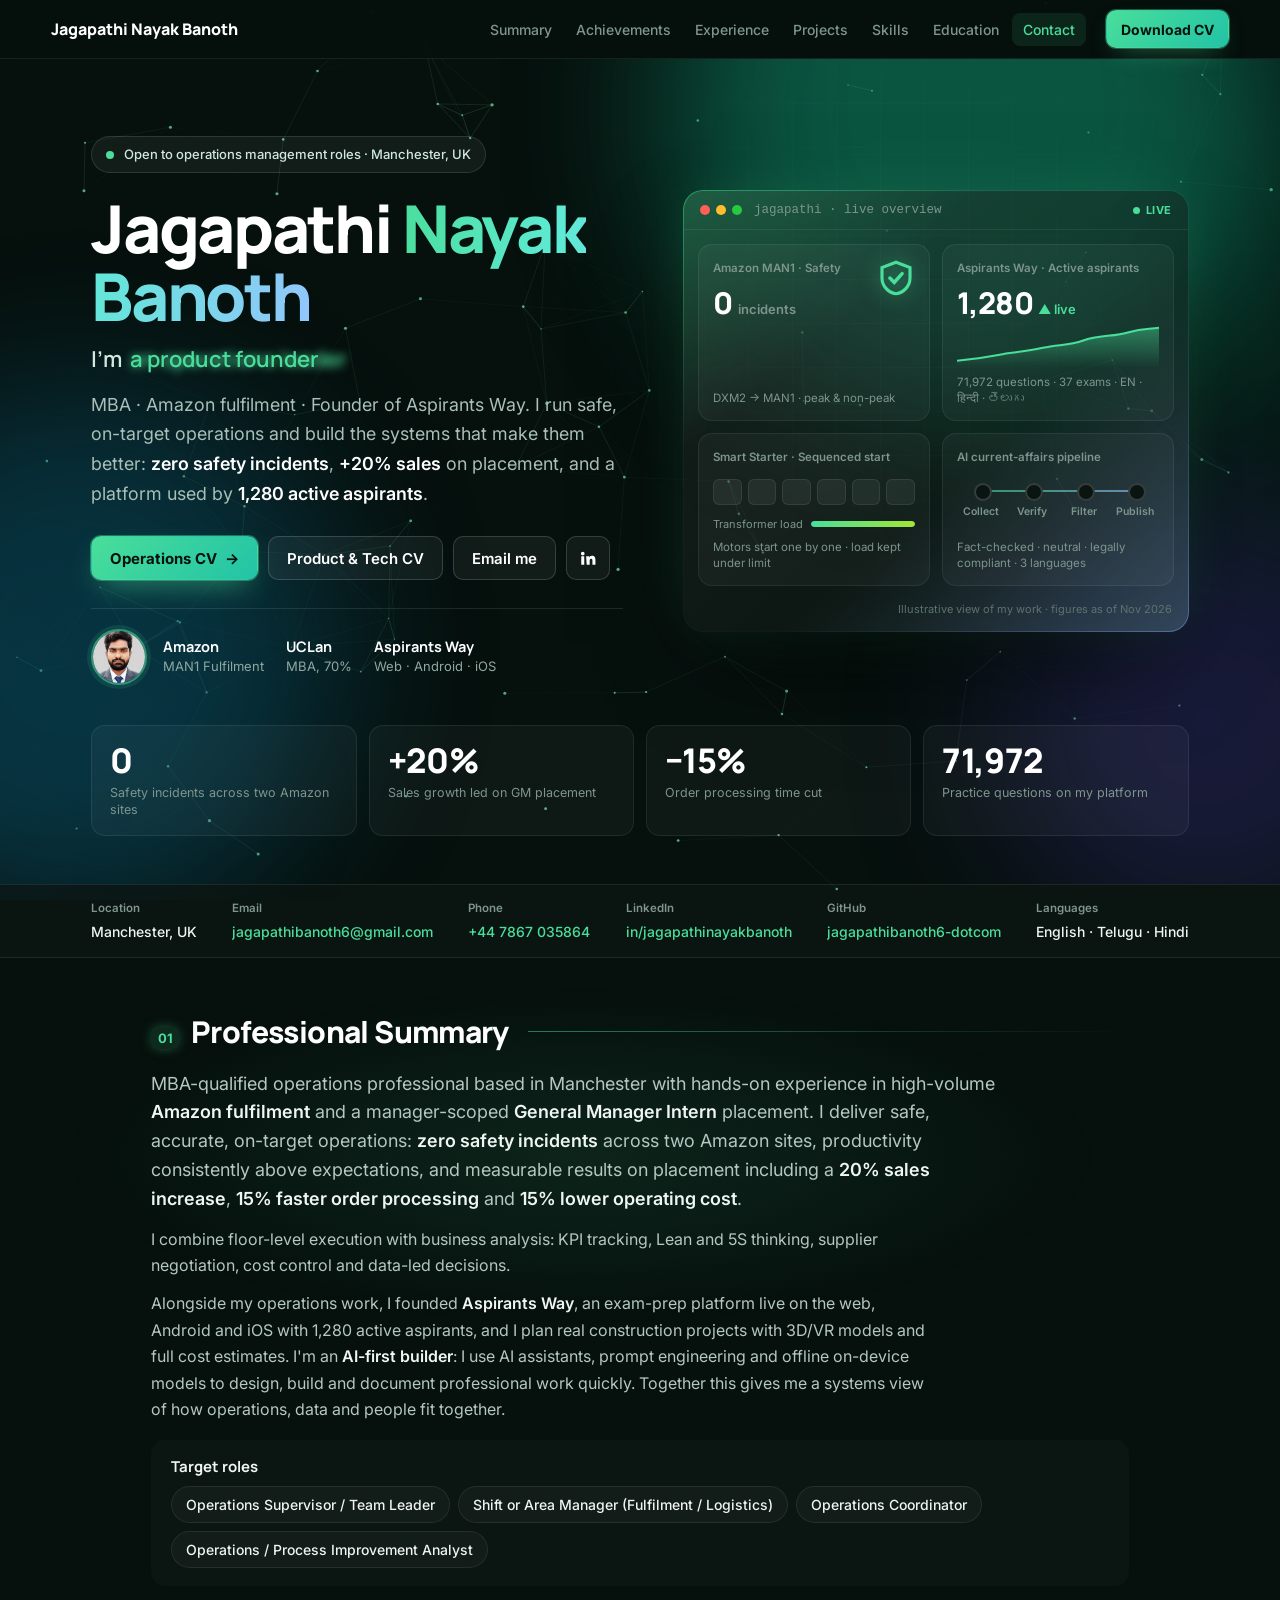
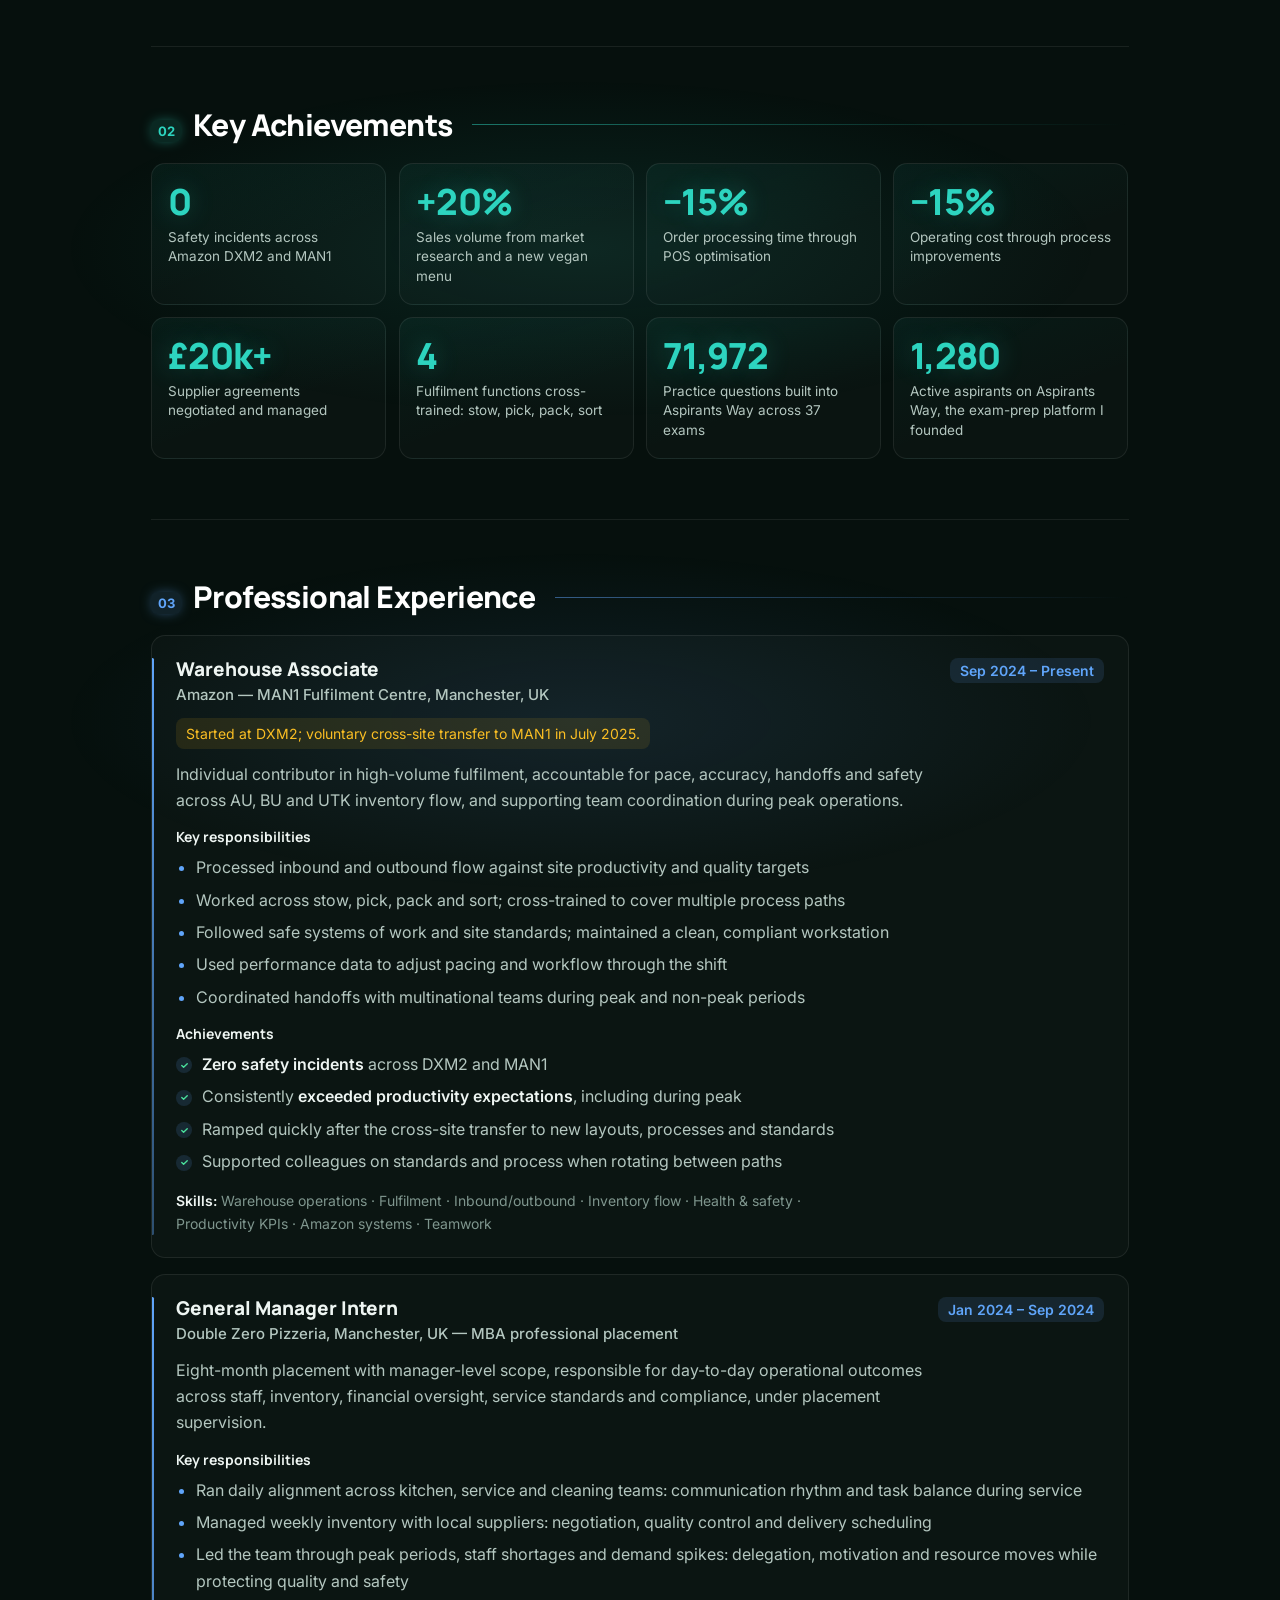
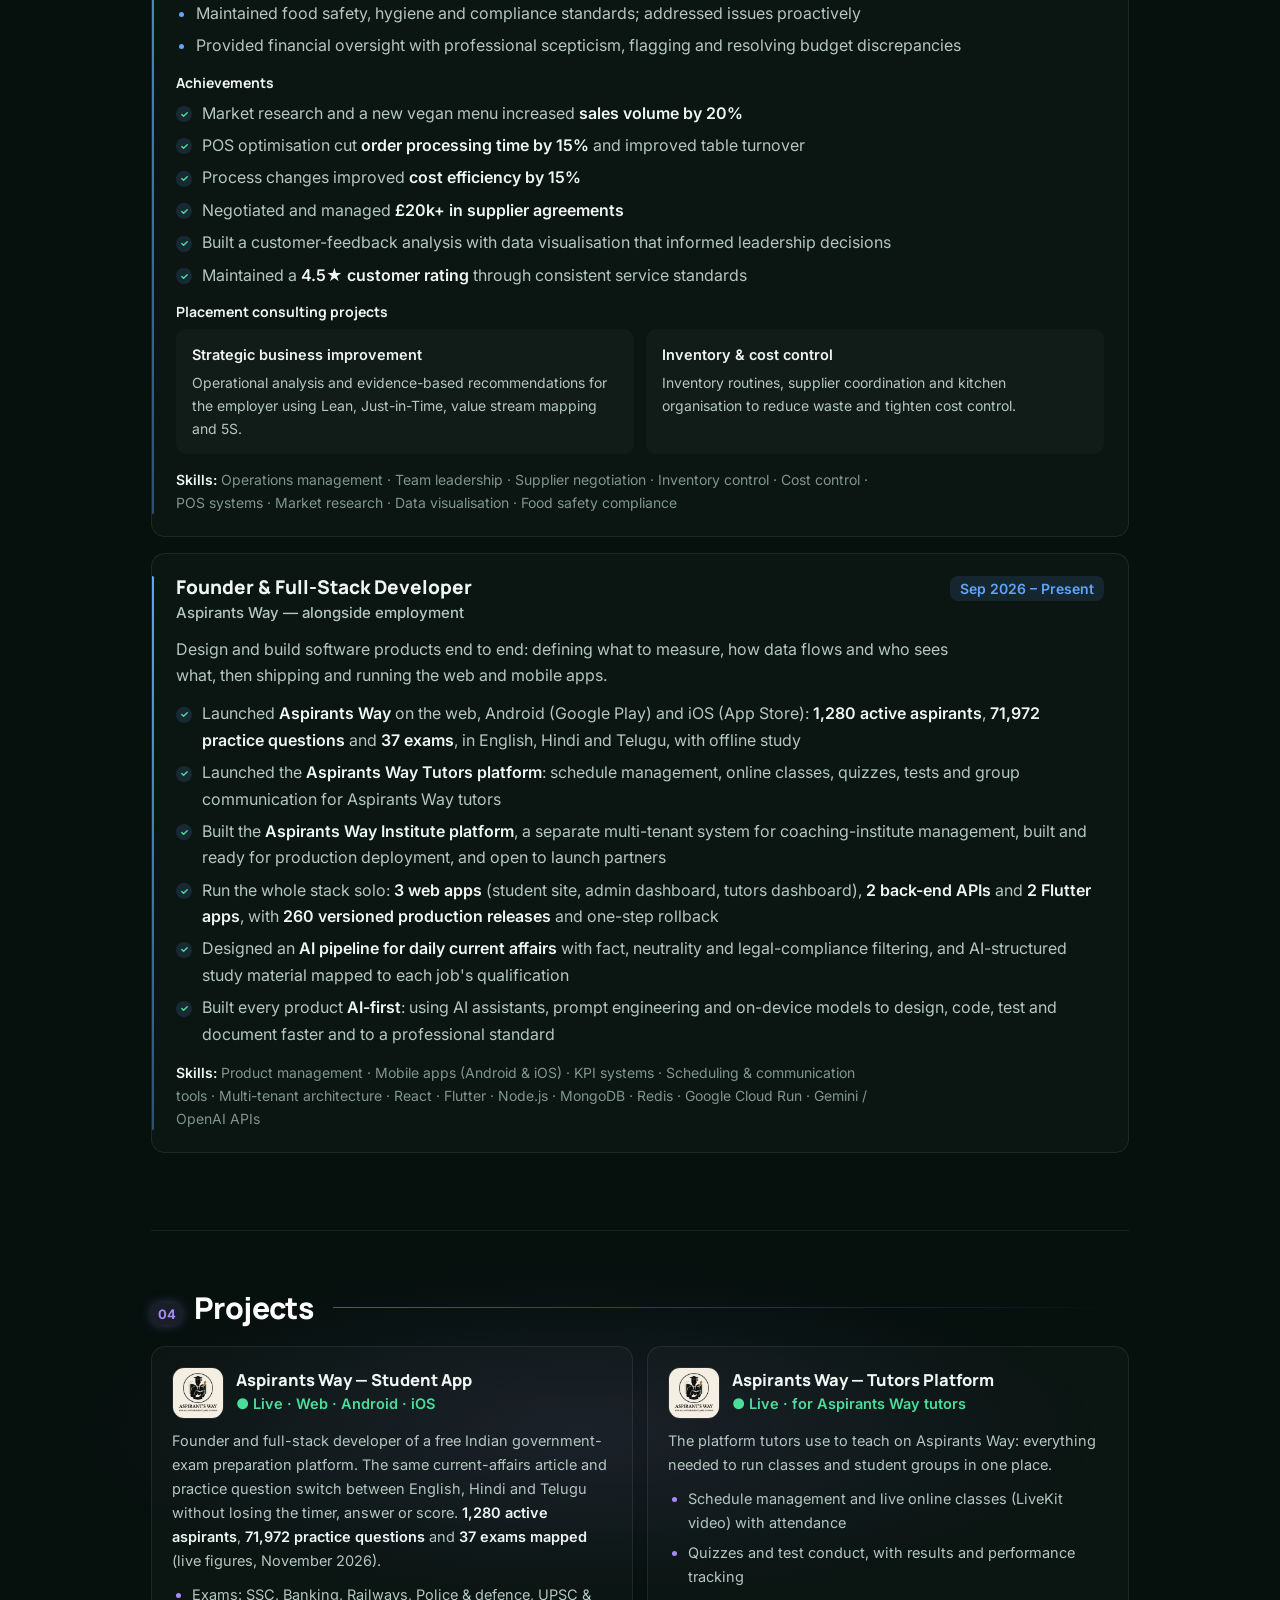
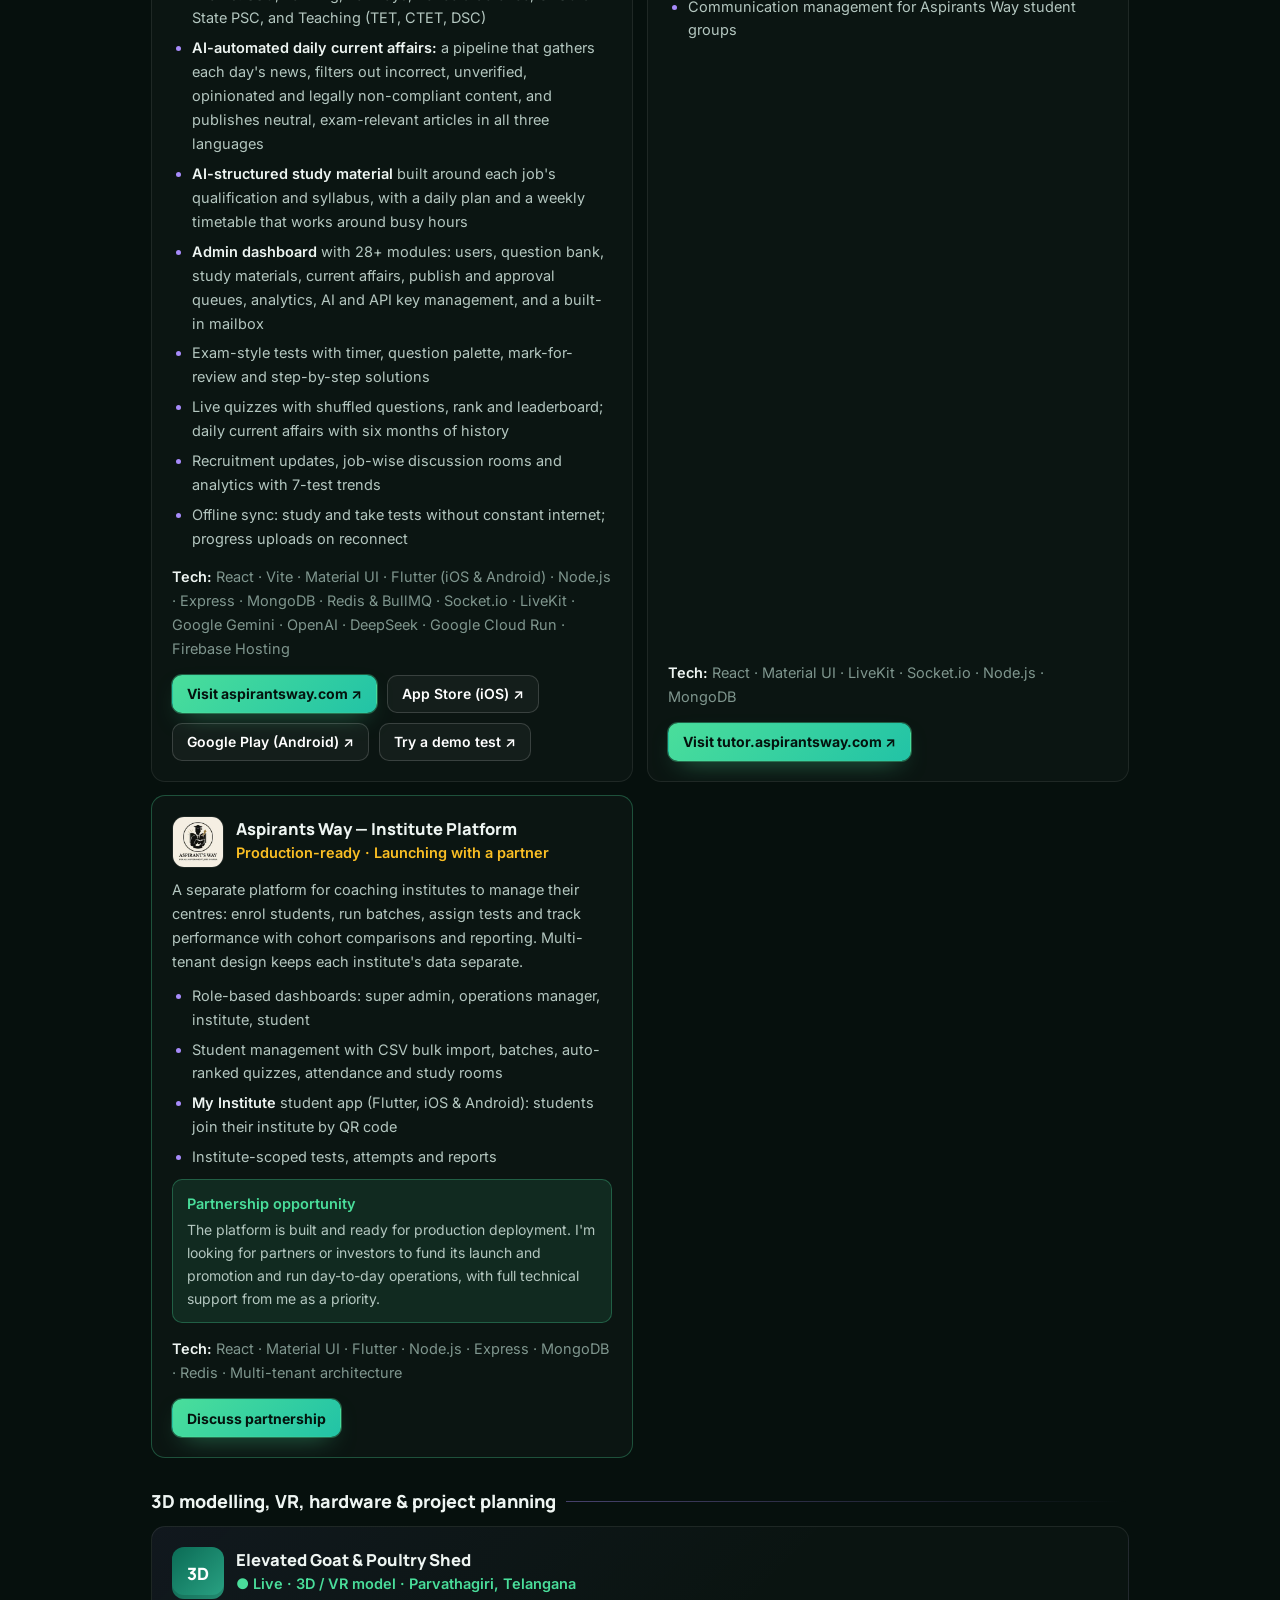
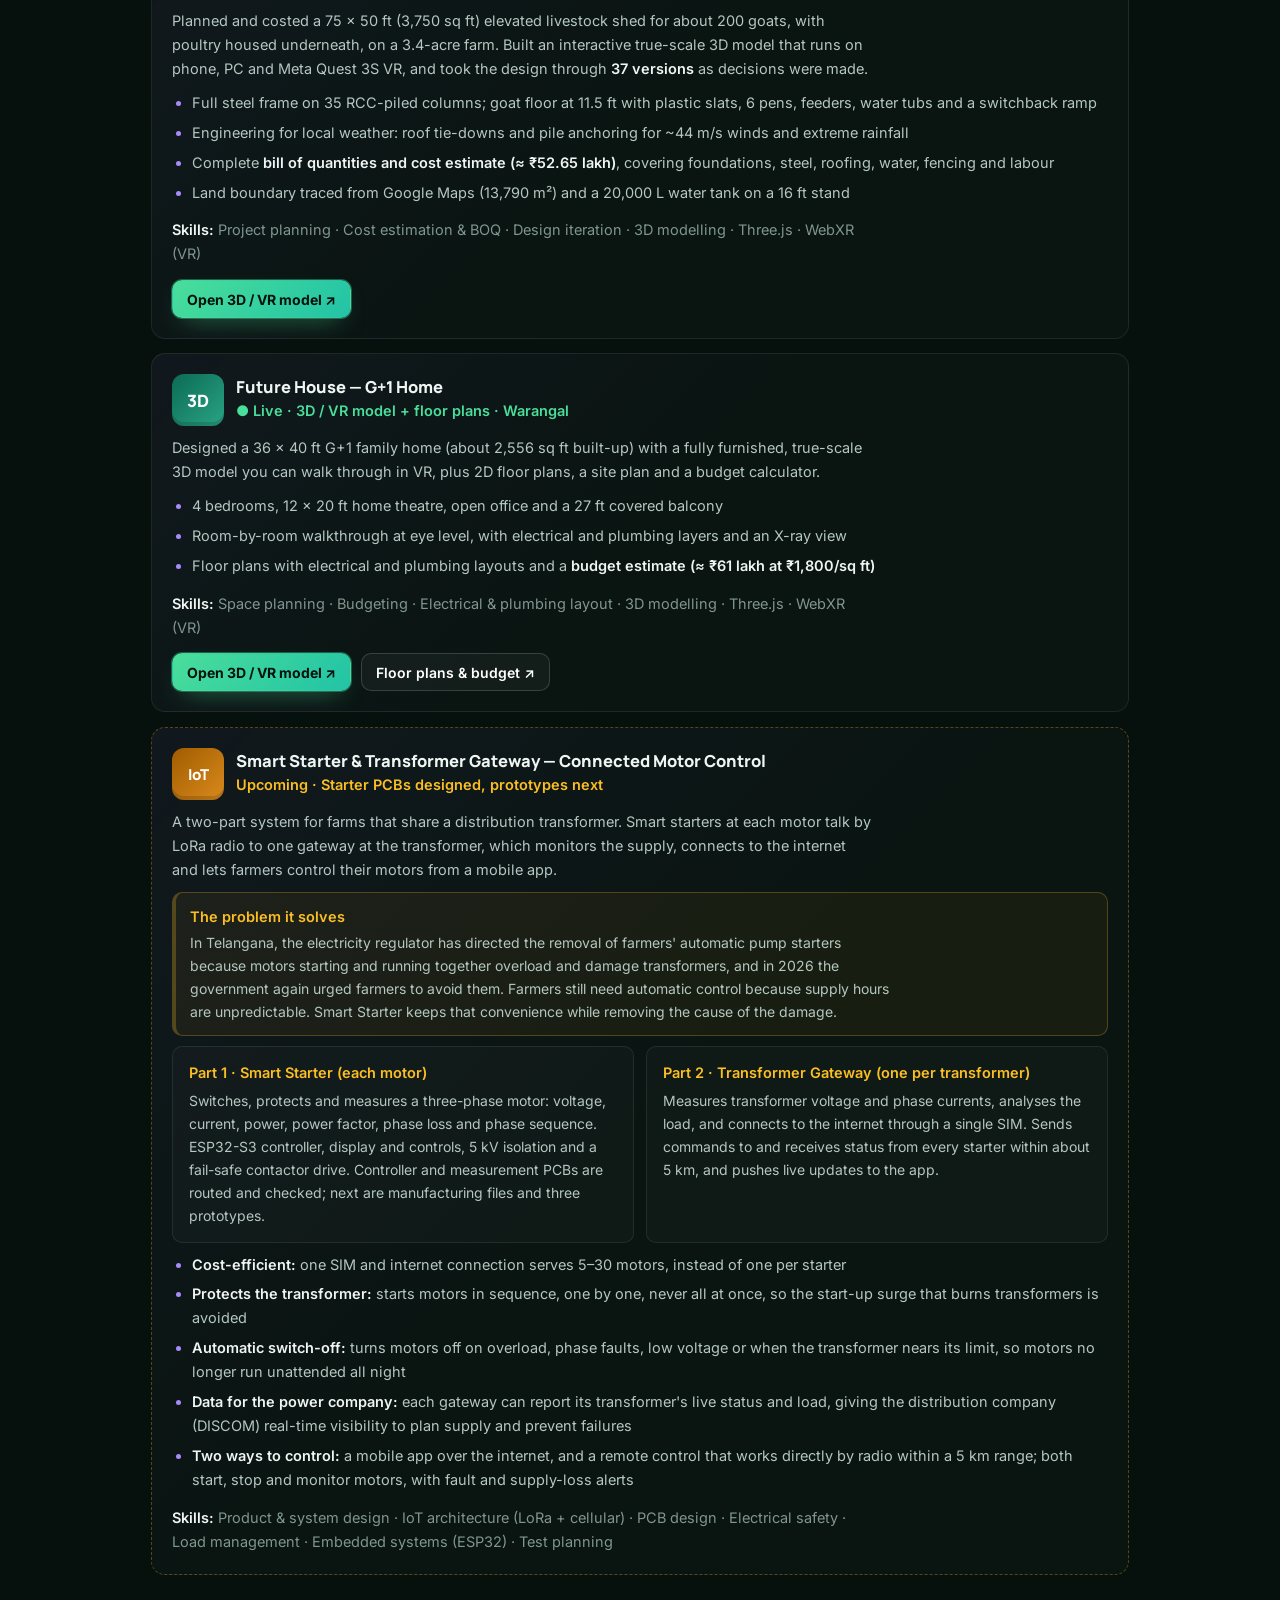
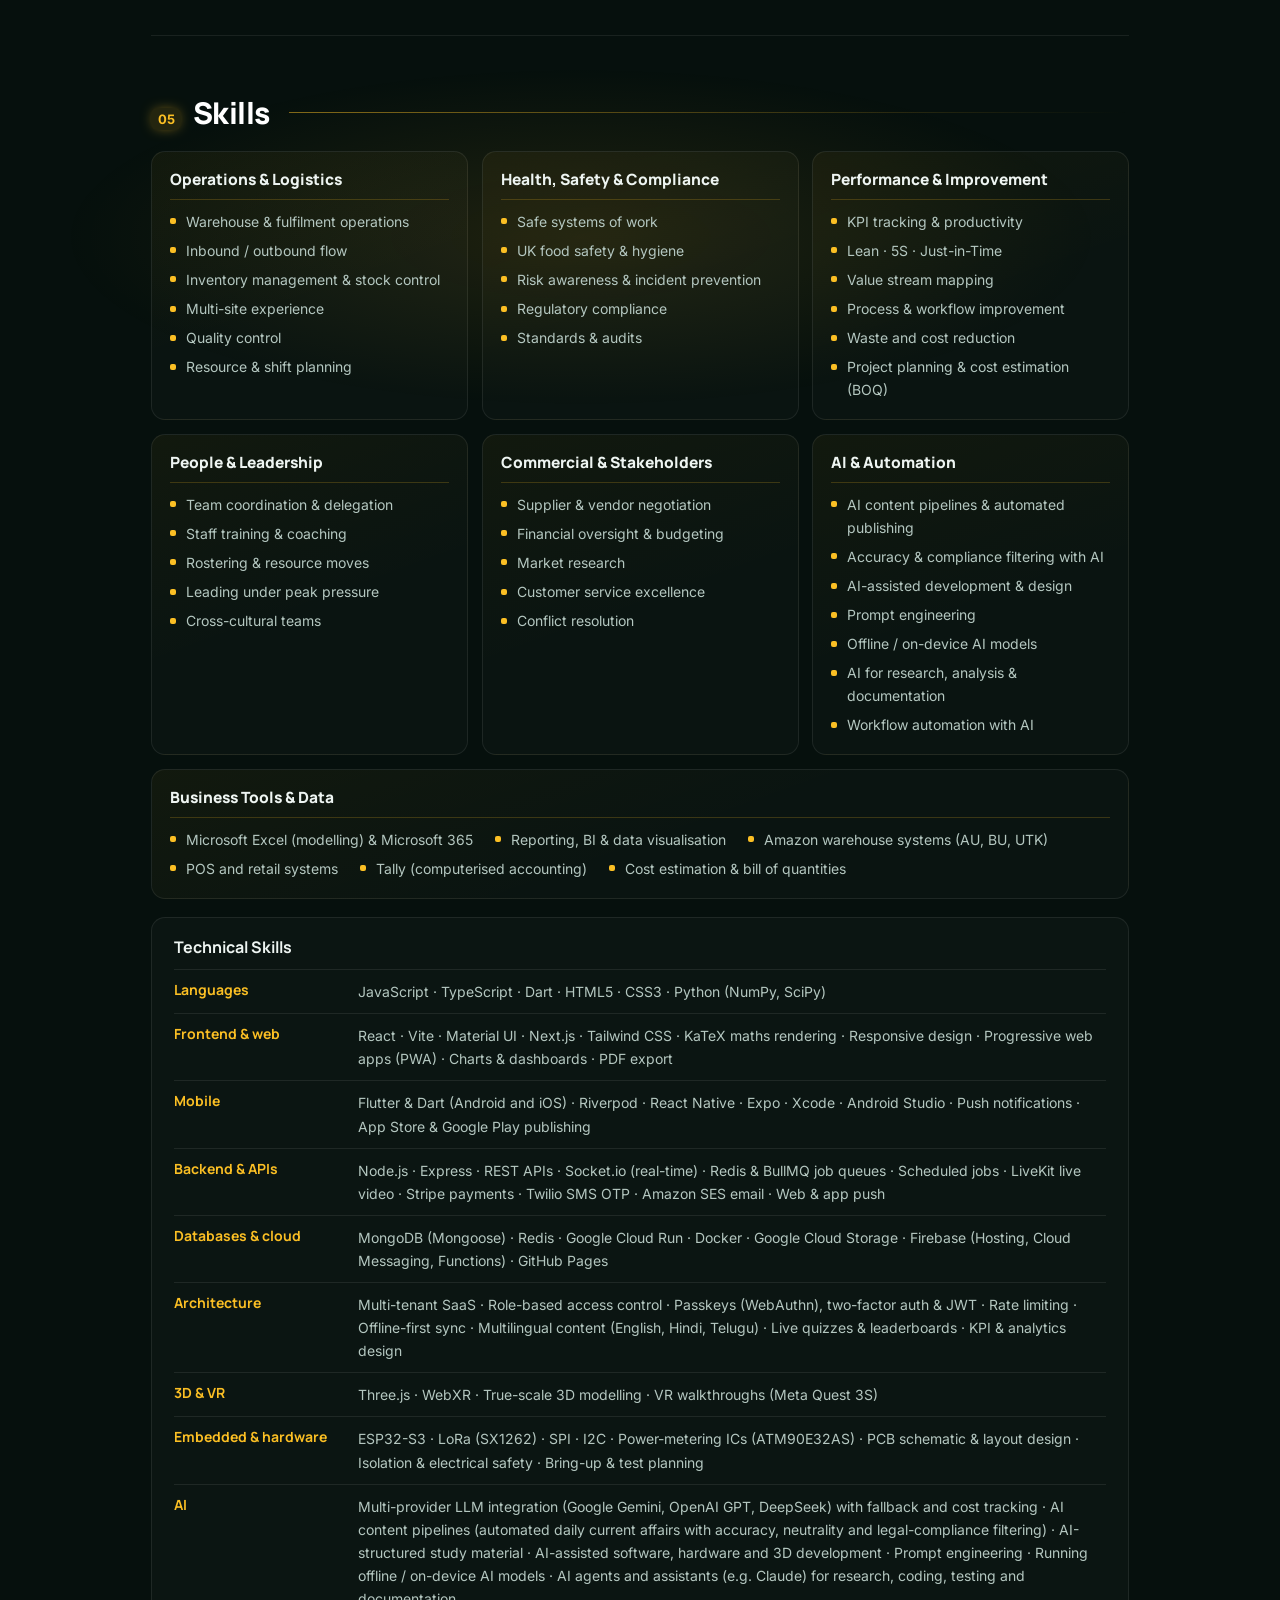
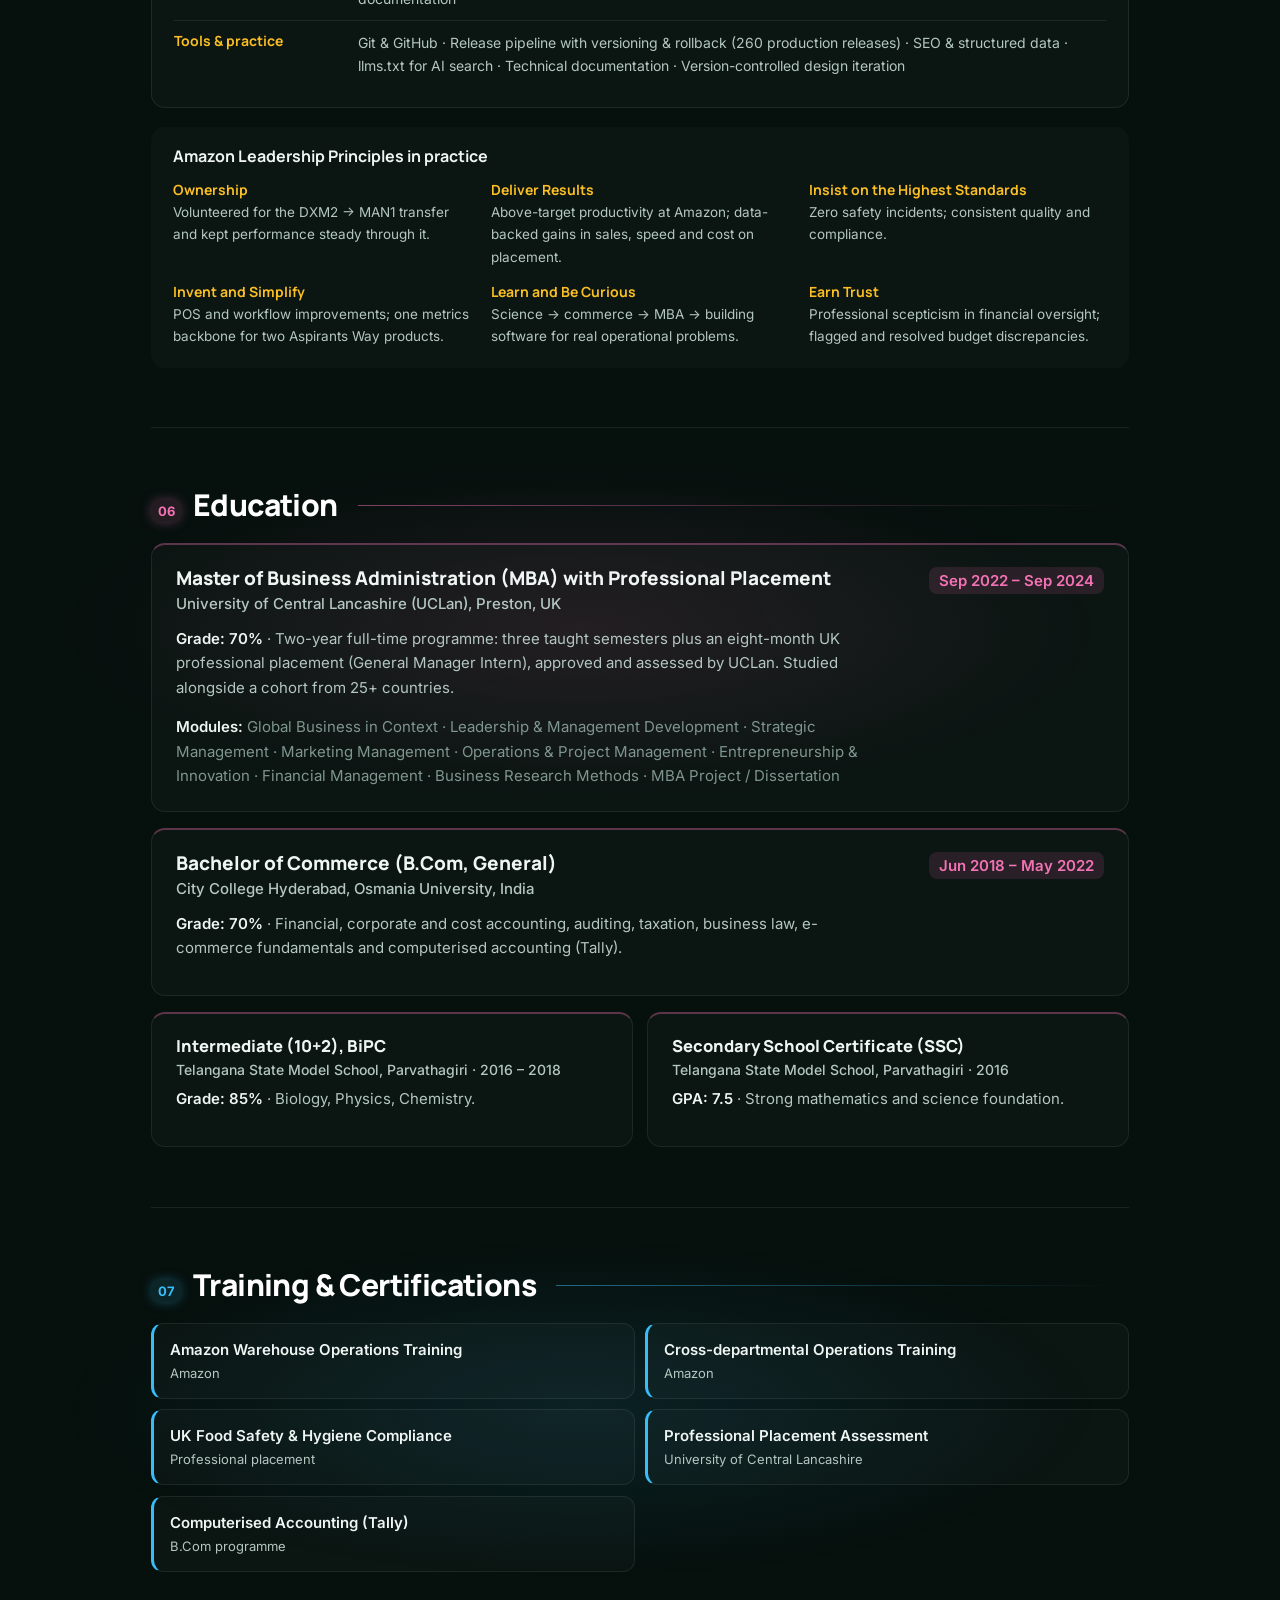
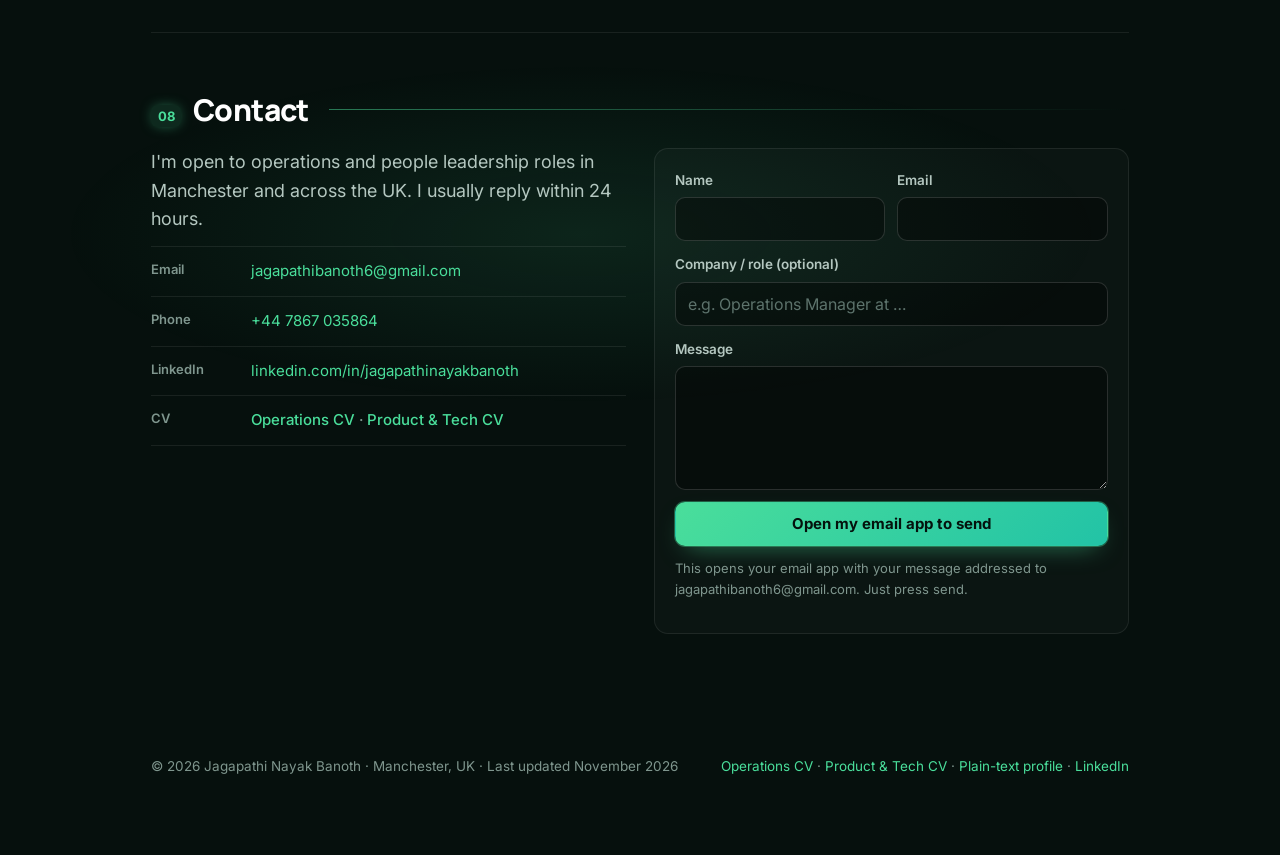
==== commit 8ccc3093: "Real Aspirants Way tech stack: Flutter apps, Cloud Run, Redis, LiveKit, multi-provider AI Co-Authore" ====
--- a/index.html
+++ b/index.html
@@ -24,7 +24,7 @@
 <link rel="preconnect" href="https://fonts.googleapis.com">
 <link rel="preconnect" href="https://fonts.gstatic.com" crossorigin>
 <link href="https://fonts.googleapis.com/css2?family=Manrope:wght@600;700;800&family=Inter:wght@400;500;600&display=swap" rel="stylesheet">
-<link rel="stylesheet" href="styles.css?v=13.1">
+<link rel="stylesheet" href="styles.css?v=13.2">
 
 <script type="application/ld+json">
 {
@@ -50,7 +50,7 @@
       { "@type": "EducationalOccupationalCredential", "credentialCategory": "degree", "name": "MBA with Professional Placement", "recognizedBy": { "@type": "CollegeOrUniversity", "name": "University of Central Lancashire" } },
       { "@type": "EducationalOccupationalCredential", "credentialCategory": "degree", "name": "Bachelor of Commerce (General)", "recognizedBy": { "@type": "CollegeOrUniversity", "name": "Osmania University" } }
     ],
-    "knowsAbout": ["Warehouse operations","Fulfilment","Inbound and outbound logistics","Inventory management","Health and safety","KPI management","Lean","5S","Just-in-time","Value stream mapping","Process improvement","Team leadership","Supplier negotiation","Cost control","Data analysis","Microsoft Excel","React","Next.js","Firebase","3D modelling","Three.js","WebXR","Cost estimation","Bill of quantities","PCB design","IoT","ESP32","JavaScript","TypeScript","Python","Swift","Flutter","Dart","React Native","Expo","Node.js","Express","MongoDB","Socket.io","Tailwind CSS","LoRa","Multi-tenant SaaS","Progressive web apps","Prompt engineering","AI-assisted development","On-device AI models"],
+    "knowsAbout": ["Warehouse operations","Fulfilment","Inbound and outbound logistics","Inventory management","Health and safety","KPI management","Lean","5S","Just-in-time","Value stream mapping","Process improvement","Team leadership","Supplier negotiation","Cost control","Data analysis","Microsoft Excel","React","Next.js","Firebase","3D modelling","Three.js","WebXR","Cost estimation","Bill of quantities","PCB design","IoT","ESP32","JavaScript","TypeScript","Python","Flutter","Dart","React Native","Expo","Node.js","Express","MongoDB","Socket.io","Redis","BullMQ","Google Cloud Run","Docker","Google Cloud Storage","LiveKit","Google Gemini API","OpenAI API","DeepSeek API","Stripe","Twilio","Amazon SES","WebAuthn passkeys","Material UI","Vite","Tailwind CSS","LoRa","Multi-tenant SaaS","Progressive web apps","Prompt engineering","AI-assisted development","On-device AI models"],
     "knowsLanguage": ["English","Telugu","Hindi"],
     "sameAs": ["https://www.linkedin.com/in/jagapathinayakbanoth","https://github.com/jagapathibanoth6-dotcom"]
   }
@@ -269,10 +269,11 @@
           <li>Launched <b>Aspirants Way</b> on the web, Android (Google Play) and iOS (App Store): <b>1,280 active aspirants</b>, <b>71,972 practice questions</b> and <b>37 exams</b>, in English, Hindi and Telugu, with offline study</li>
           <li>Launched the <b>Aspirants Way Tutors platform</b>: schedule management, online classes, quizzes, tests and group communication for Aspirants Way tutors</li>
           <li>Built the <b>Aspirants Way Institute platform</b>, a separate multi-tenant system for coaching-institute management, built and ready for production deployment, and open to launch partners</li>
+          <li>Run the whole stack solo: <b>3 web apps</b> (student site, admin dashboard, tutors dashboard), <b>2 back-end APIs</b> and <b>2 Flutter apps</b>, with <b>260 versioned production releases</b> and one-step rollback</li>
           <li>Designed an <b>AI pipeline for daily current affairs</b> with fact, neutrality and legal-compliance filtering, and AI-structured study material mapped to each job's qualification</li>
           <li>Built every product <b>AI-first</b>: using AI assistants, prompt engineering and on-device models to design, code, test and document faster and to a professional standard</li>
         </ul>
-        <p class="kw"><span>Skills:</span> Product management · Mobile apps (Android &amp; iOS) · KPI systems · Scheduling &amp; communication tools · Multi-tenant architecture · React · Swift · Flutter · Next.js · Node.js · Firebase · MongoDB</p>
+        <p class="kw"><span>Skills:</span> Product management · Mobile apps (Android &amp; iOS) · KPI systems · Scheduling &amp; communication tools · Multi-tenant architecture · React · Flutter · Node.js · MongoDB · Redis · Google Cloud Run · Gemini / OpenAI APIs</p>
       </article>
     </section>
 
@@ -286,12 +287,13 @@
             <li>Exams: SSC, Banking, Railways, Police &amp; defence, UPSC &amp; State PSC, and Teaching (TET, CTET, DSC)</li>
             <li><b>AI-automated daily current affairs:</b> a pipeline that gathers each day's news, filters out incorrect, unverified, opinionated and legally non-compliant content, and publishes neutral, exam-relevant articles in all three languages</li>
             <li><b>AI-structured study material</b> built around each job's qualification and syllabus, with a daily plan and a weekly timetable that works around busy hours</li>
+            <li><b>Admin dashboard</b> with 28+ modules: users, question bank, study materials, current affairs, publish and approval queues, analytics, AI and API key management, and a built-in mailbox</li>
             <li>Exam-style tests with timer, question palette, mark-for-review and step-by-step solutions</li>
             <li>Live quizzes with shuffled questions, rank and leaderboard; daily current affairs with six months of history</li>
             <li>Recruitment updates, job-wise discussion rooms and analytics with 7-test trends</li>
             <li>Offline sync: study and take tests without constant internet; progress uploads on reconnect</li>
           </ul>
-          <p class="kw"><span>Tech:</span> React · Swift (iOS) · Flutter · Node.js · Express · MongoDB · Socket.io</p>
+          <p class="kw"><span>Tech:</span> React · Vite · Material UI · Flutter (iOS &amp; Android) · Node.js · Express · MongoDB · Redis &amp; BullMQ · Socket.io · LiveKit · Google Gemini · OpenAI · DeepSeek · Google Cloud Run · Firebase Hosting</p>
           <div class="links">
             <a class="btn btn-primary btn-sm" href="https://www.aspirantsway.com/" target="_blank" rel="noopener">Visit aspirantsway.com ↗</a>
             <a class="btn btn-outline btn-sm" href="https://apps.apple.com/gb/app/aspirants-way/id6812630753" target="_blank" rel="noopener">App Store (iOS) ↗</a>
@@ -302,7 +304,8 @@
         <article class="proj reveal">
           <div class="proj-head"><img src="aw-logo.jpg" loading="lazy" decoding="async" alt="Aspirants Way logo" width="52" height="52"><div><h3>Aspirants Way — Tutors Platform</h3><p class="status live">Live · for Aspirants Way tutors</p></div></div>
           <p>The platform tutors use to teach on Aspirants Way: everything needed to run classes and student groups in one place.</p>
-          <ul><li>Schedule management and online class delivery</li><li>Quizzes and test conduct, with results and performance tracking</li><li>Communication management for Aspirants Way student groups</li></ul>
+          <ul><li>Schedule management and live online classes (LiveKit video) with attendance</li><li>Quizzes and test conduct, with results and performance tracking</li><li>Communication management for Aspirants Way student groups</li></ul>
+          <p class="kw"><span>Tech:</span> React · Material UI · LiveKit · Socket.io · Node.js · MongoDB</p>
           <div class="links">
             <a class="btn btn-primary btn-sm" href="https://www.tutor.aspirantsway.com" target="_blank" rel="noopener">Visit tutor.aspirantsway.com ↗</a>
           </div>
@@ -310,12 +313,12 @@
         <article class="proj proj-partner reveal">
           <div class="proj-head"><img src="aw-logo.jpg" loading="lazy" decoding="async" alt="Aspirants Way logo" width="52" height="52"><div><h3>Aspirants Way — Institute Platform</h3><p class="status build">Production-ready · Launching with a partner</p></div></div>
           <p>A separate platform for coaching institutes to manage their centres: enrol students, run batches, assign tests and track performance with cohort comparisons and reporting. Multi-tenant design keeps each institute's data separate.</p>
-          <ul><li>Role-based dashboards: super admin, operations manager, institute, student</li><li>Institute-scoped tests, attempts and reports</li></ul>
+          <ul><li>Role-based dashboards: super admin, operations manager, institute, student</li><li>Student management with CSV bulk import, batches, auto-ranked quizzes, attendance and study rooms</li><li><b>My Institute</b> student app (Flutter, iOS &amp; Android): students join their institute by QR code</li><li>Institute-scoped tests, attempts and reports</li></ul>
           <div class="partner">
             <b>Partnership opportunity</b>
             <p>The platform is built and ready for production deployment. I'm looking for partners or investors to fund its launch and promotion and run day-to-day operations, with full technical support from me as a priority.</p>
           </div>
-          <p class="kw"><span>Tech:</span> React · Express · Firebase · Multi-tenant architecture</p>
+          <p class="kw"><span>Tech:</span> React · Material UI · Flutter · Node.js · Express · MongoDB · Redis · Multi-tenant architecture</p>
           <div class="links">
             <a class="btn btn-primary btn-sm" href="mailto:jagapathibanoth6@gmail.com?subject=Aspirants%20Way%20Institute%20Platform%20%E2%80%94%20partnership" >Discuss partnership</a>
           </div>
@@ -392,16 +395,16 @@
       <div class="techskills reveal" id="tech-skills">
         <h3>Technical Skills</h3>
         <dl>
-          <div><dt>Languages</dt><dd>JavaScript · TypeScript · Swift · Dart · HTML5 · CSS3 · Python (NumPy, SciPy)</dd></div>
-          <div><dt>Frontend &amp; web</dt><dd>React · Next.js · Tailwind CSS · Responsive design · Progressive web apps (PWA) · Charts &amp; dashboards · PDF export</dd></div>
-          <div><dt>Mobile</dt><dd>Swift (native iOS) · Flutter &amp; Dart (Android and iOS) · React Native · Expo · Xcode · Android app (Google Play) · iOS app (App Store) · App store publishing</dd></div>
-          <div><dt>Backend &amp; APIs</dt><dd>Node.js · Express · REST APIs · Socket.io (real-time) · OTP authentication (email &amp; mobile)</dd></div>
-          <div><dt>Databases &amp; cloud</dt><dd>MongoDB · Firebase (Authentication, Firestore, Storage, Cloud Functions, push notifications) · GitHub Pages hosting</dd></div>
-          <div><dt>Architecture</dt><dd>Multi-tenant SaaS · Role-based access control · Offline-first sync · Multilingual content (English, Hindi, Telugu) · Live quizzes &amp; leaderboards · KPI &amp; analytics design</dd></div>
+          <div><dt>Languages</dt><dd>JavaScript · TypeScript · Dart · HTML5 · CSS3 · Python (NumPy, SciPy)</dd></div>
+          <div><dt>Frontend &amp; web</dt><dd>React · Vite · Material UI · Next.js · Tailwind CSS · KaTeX maths rendering · Responsive design · Progressive web apps (PWA) · Charts &amp; dashboards · PDF export</dd></div>
+          <div><dt>Mobile</dt><dd>Flutter &amp; Dart (Android and iOS) · Riverpod · React Native · Expo · Xcode · Android Studio · Push notifications · App Store &amp; Google Play publishing</dd></div>
+          <div><dt>Backend &amp; APIs</dt><dd>Node.js · Express · REST APIs · Socket.io (real-time) · Redis &amp; BullMQ job queues · Scheduled jobs · LiveKit live video · Stripe payments · Twilio SMS OTP · Amazon SES email · Web &amp; app push</dd></div>
+          <div><dt>Databases &amp; cloud</dt><dd>MongoDB (Mongoose) · Redis · Google Cloud Run · Docker · Google Cloud Storage · Firebase (Hosting, Cloud Messaging, Functions) · GitHub Pages</dd></div>
+          <div><dt>Architecture</dt><dd>Multi-tenant SaaS · Role-based access control · Passkeys (WebAuthn), two-factor auth &amp; JWT · Rate limiting · Offline-first sync · Multilingual content (English, Hindi, Telugu) · Live quizzes &amp; leaderboards · KPI &amp; analytics design</dd></div>
           <div><dt>3D &amp; VR</dt><dd>Three.js · WebXR · True-scale 3D modelling · VR walkthroughs (Meta Quest 3S)</dd></div>
           <div><dt>Embedded &amp; hardware</dt><dd>ESP32-S3 · LoRa (SX1262) · SPI · I2C · Power-metering ICs (ATM90E32AS) · PCB schematic &amp; layout design · Isolation &amp; electrical safety · Bring-up &amp; test planning</dd></div>
-          <div><dt>AI</dt><dd>AI content pipelines (automated daily current affairs with accuracy, neutrality and legal-compliance filtering) · AI-structured study material · AI-assisted software, hardware and 3D development · Prompt engineering · Running offline / on-device AI models · AI agents and assistants (e.g. Claude) for research, coding, testing and documentation</dd></div>
-          <div><dt>Tools &amp; practice</dt><dd>Git &amp; GitHub · SEO &amp; structured data · llms.txt for AI search · Technical documentation · Version-controlled design iteration</dd></div>
+          <div><dt>AI</dt><dd>Multi-provider LLM integration (Google Gemini, OpenAI GPT, DeepSeek) with fallback and cost tracking · AI content pipelines (automated daily current affairs with accuracy, neutrality and legal-compliance filtering) · AI-structured study material · AI-assisted software, hardware and 3D development · Prompt engineering · Running offline / on-device AI models · AI agents and assistants (e.g. Claude) for research, coding, testing and documentation</dd></div>
+          <div><dt>Tools &amp; practice</dt><dd>Git &amp; GitHub · Release pipeline with versioning &amp; rollback (260 production releases) · SEO &amp; structured data · llms.txt for AI search · Technical documentation · Version-controlled design iteration</dd></div>
         </dl>
       </div>
       <div class="lp reveal">
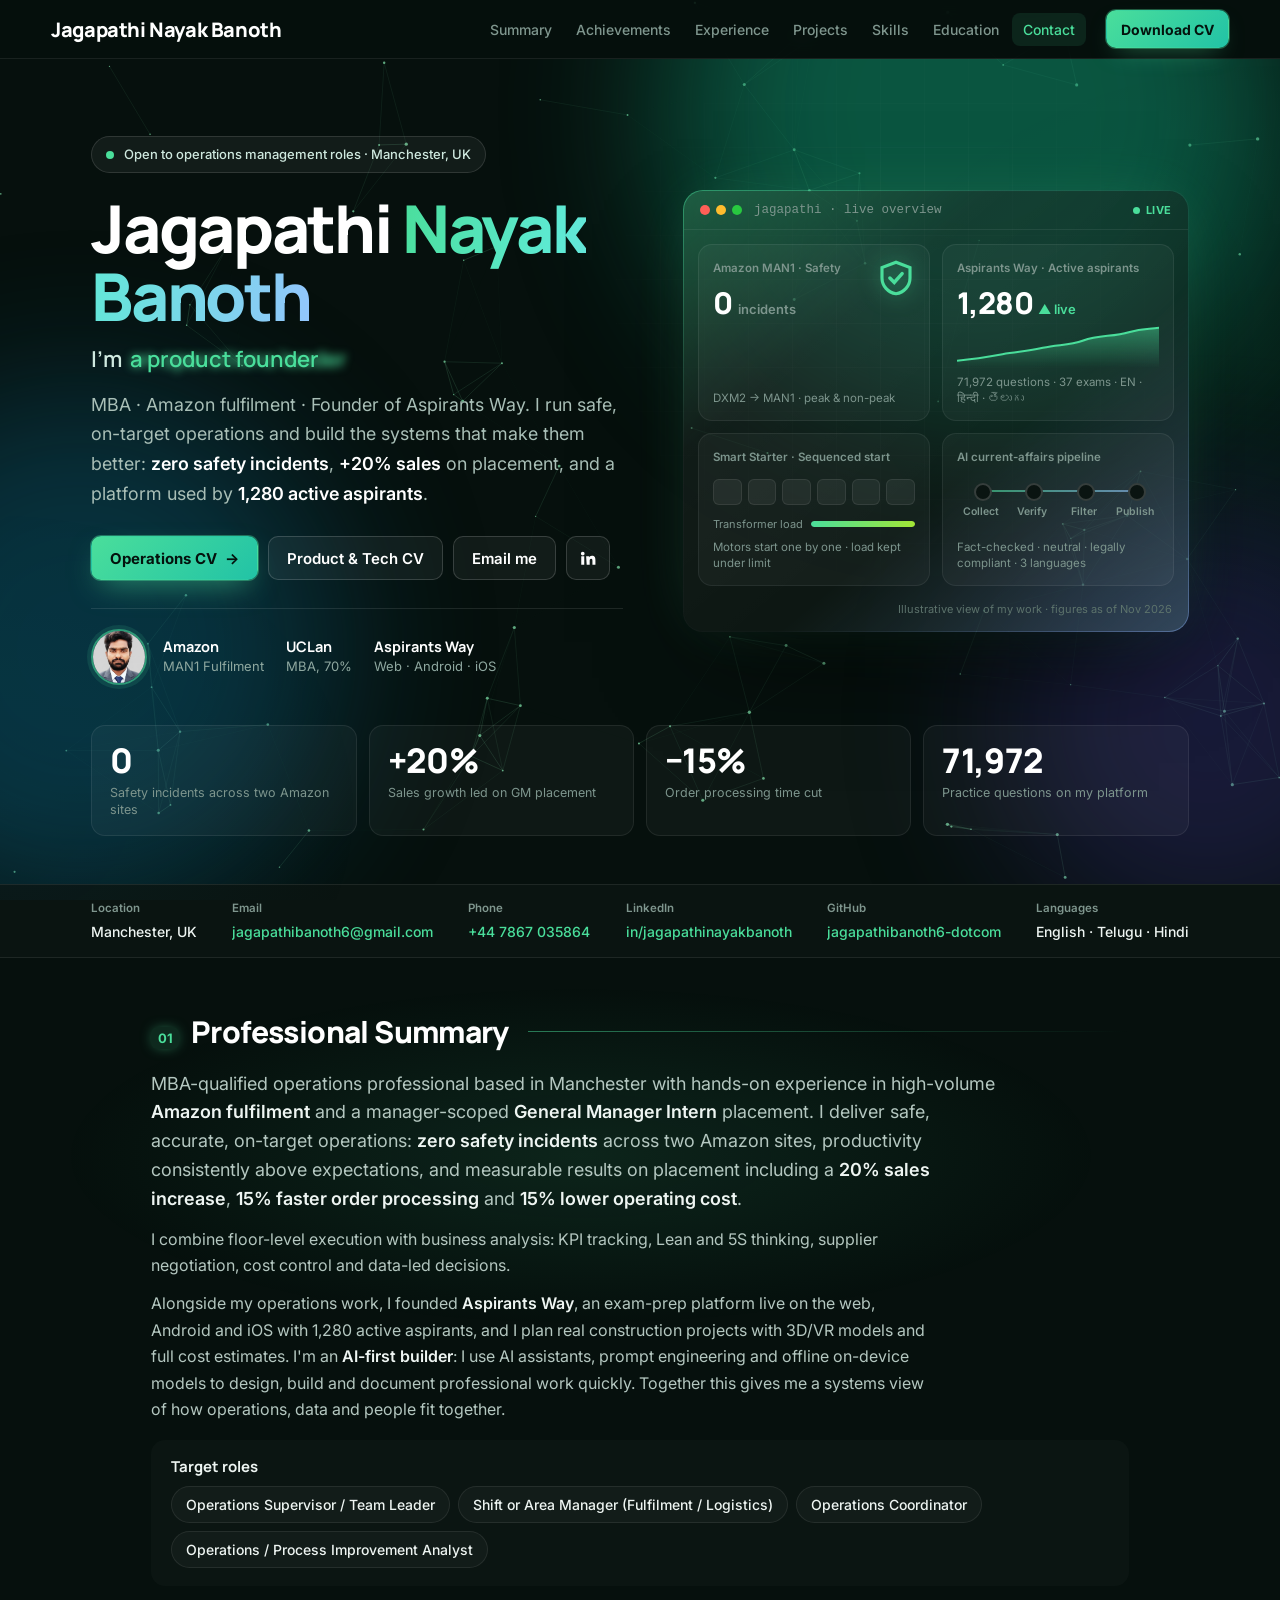
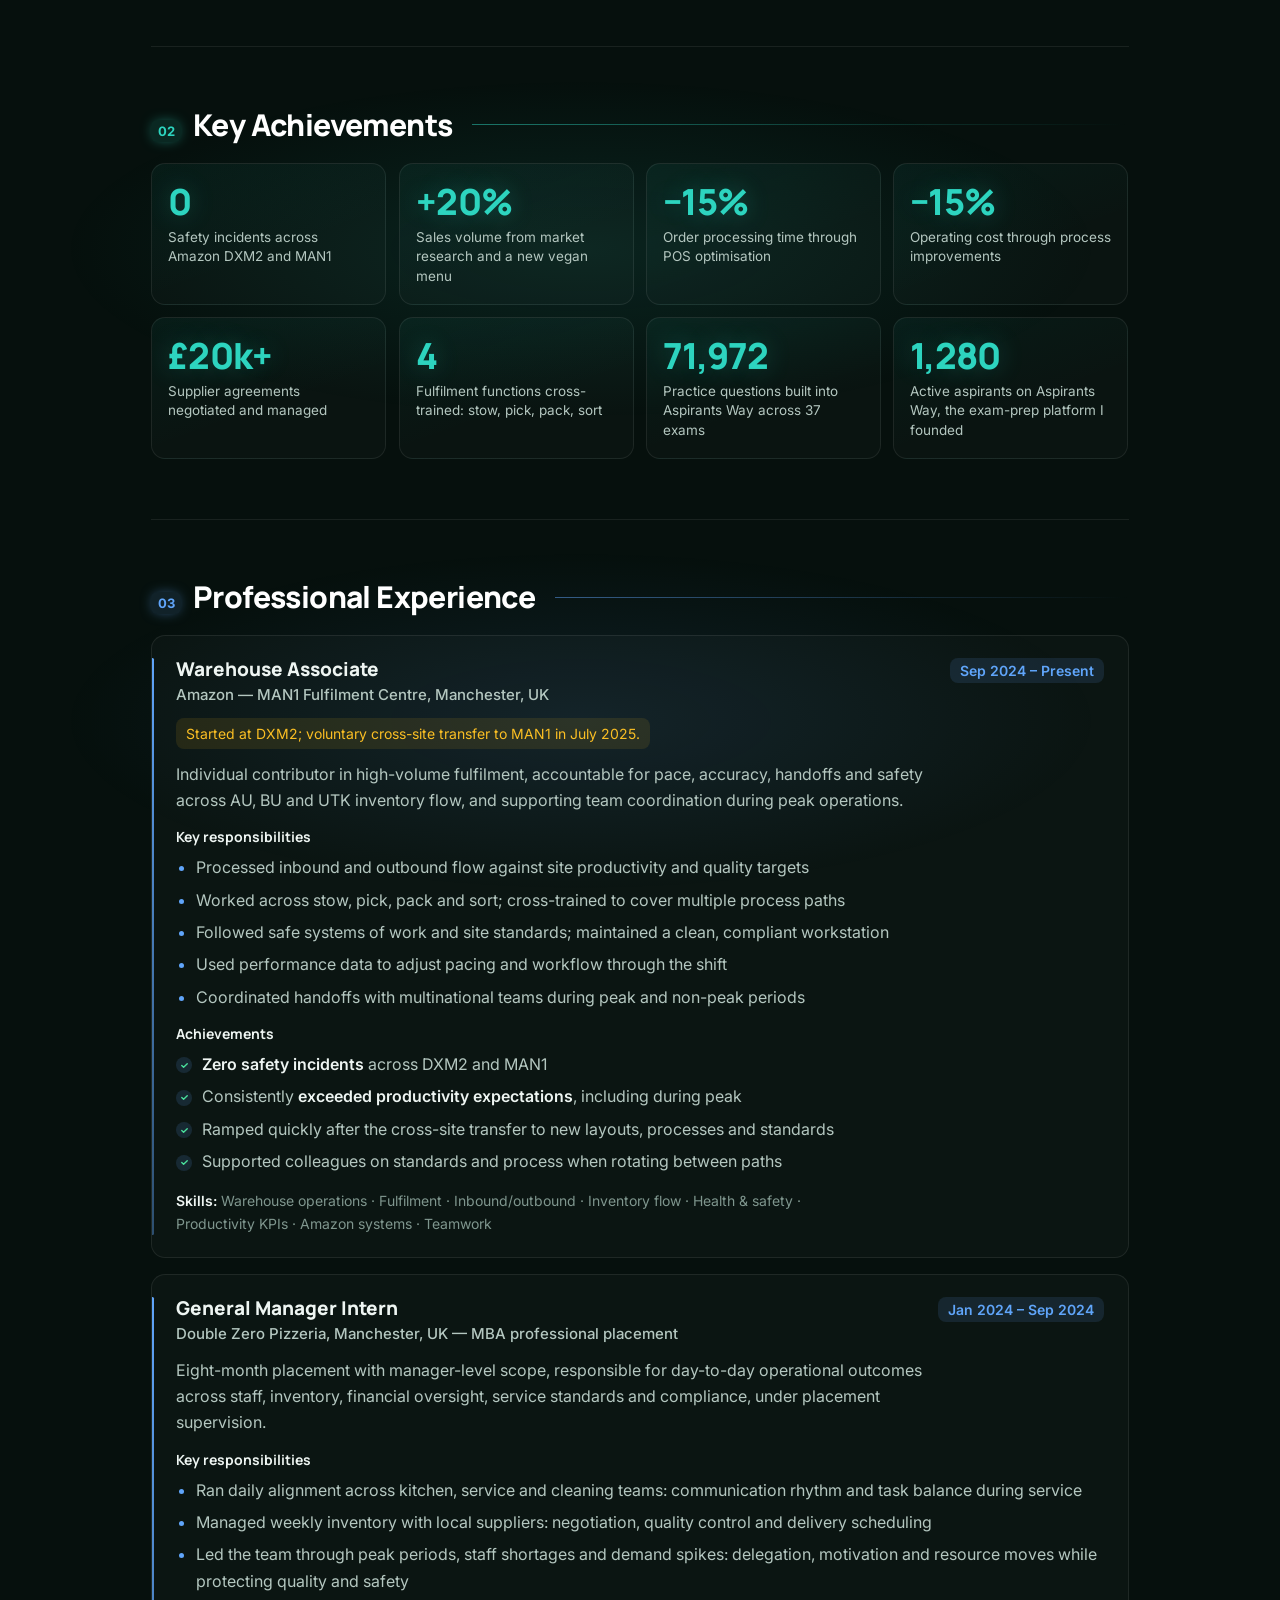
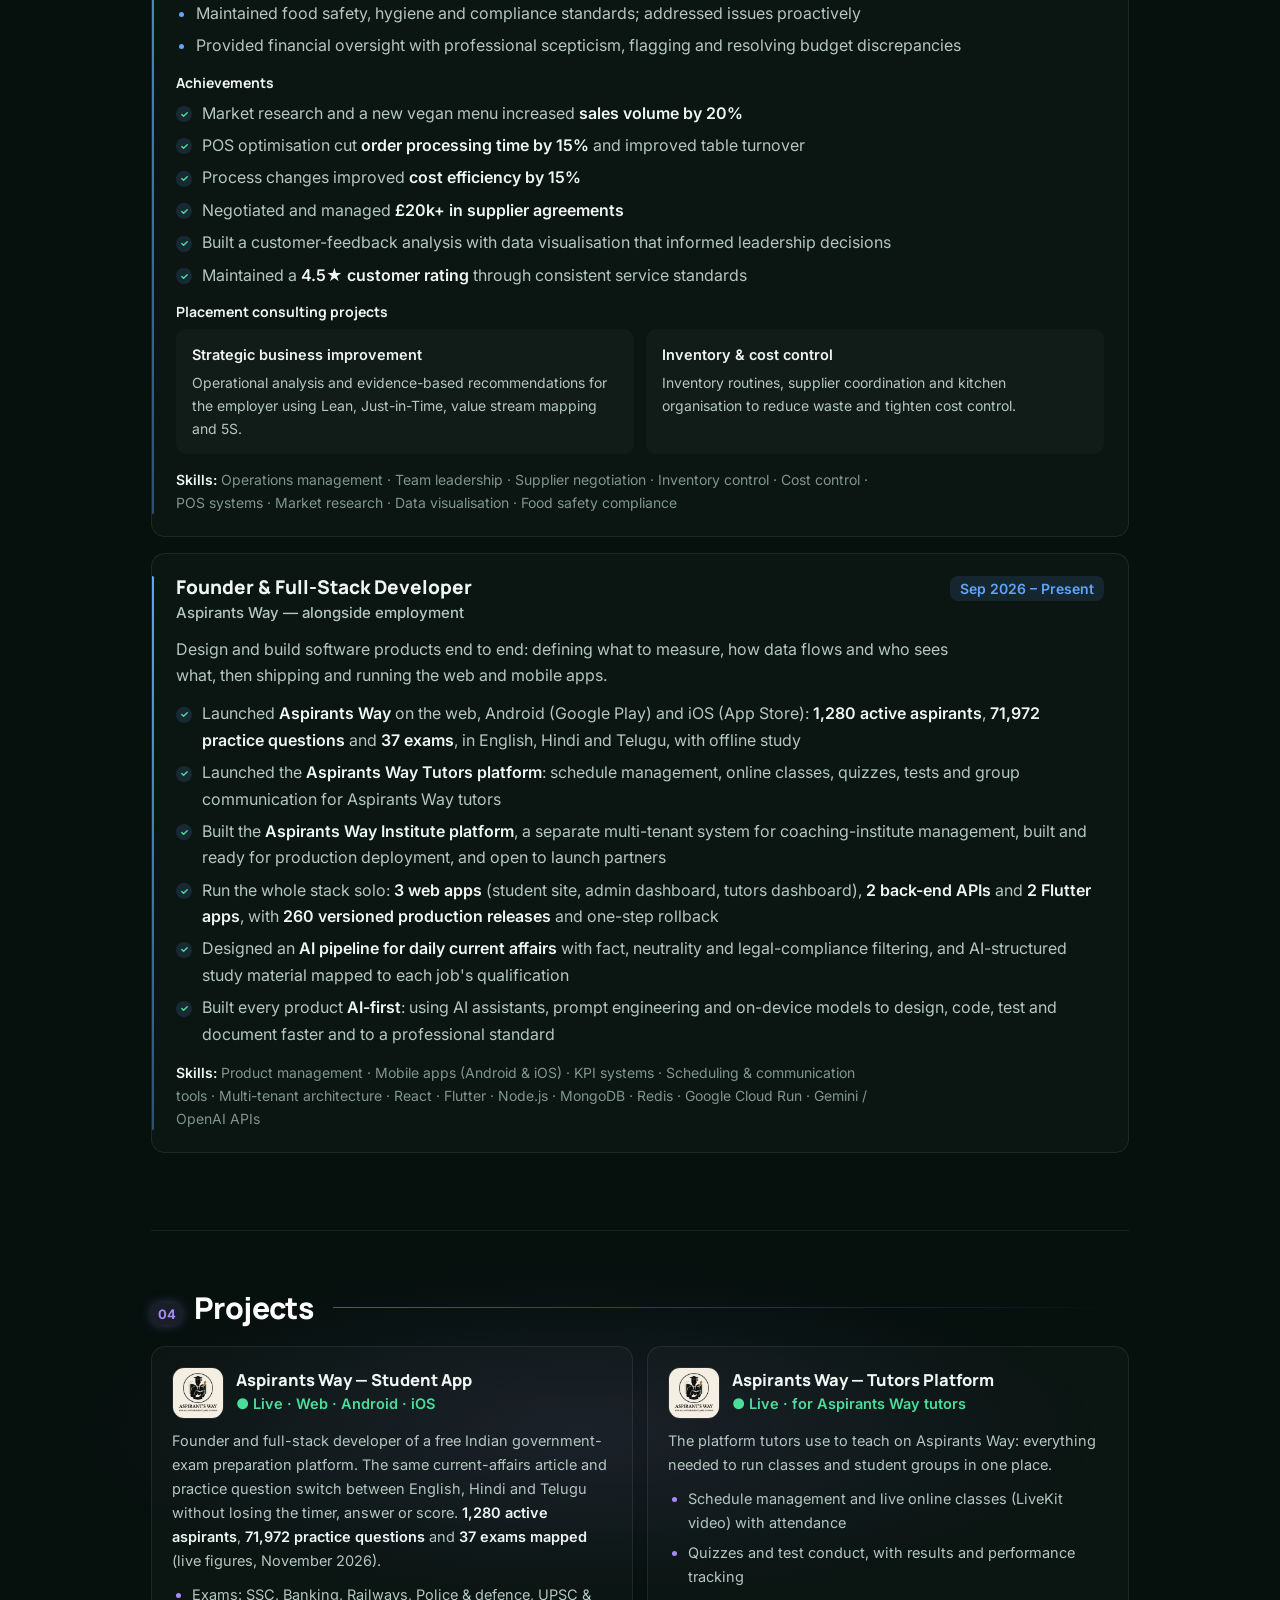
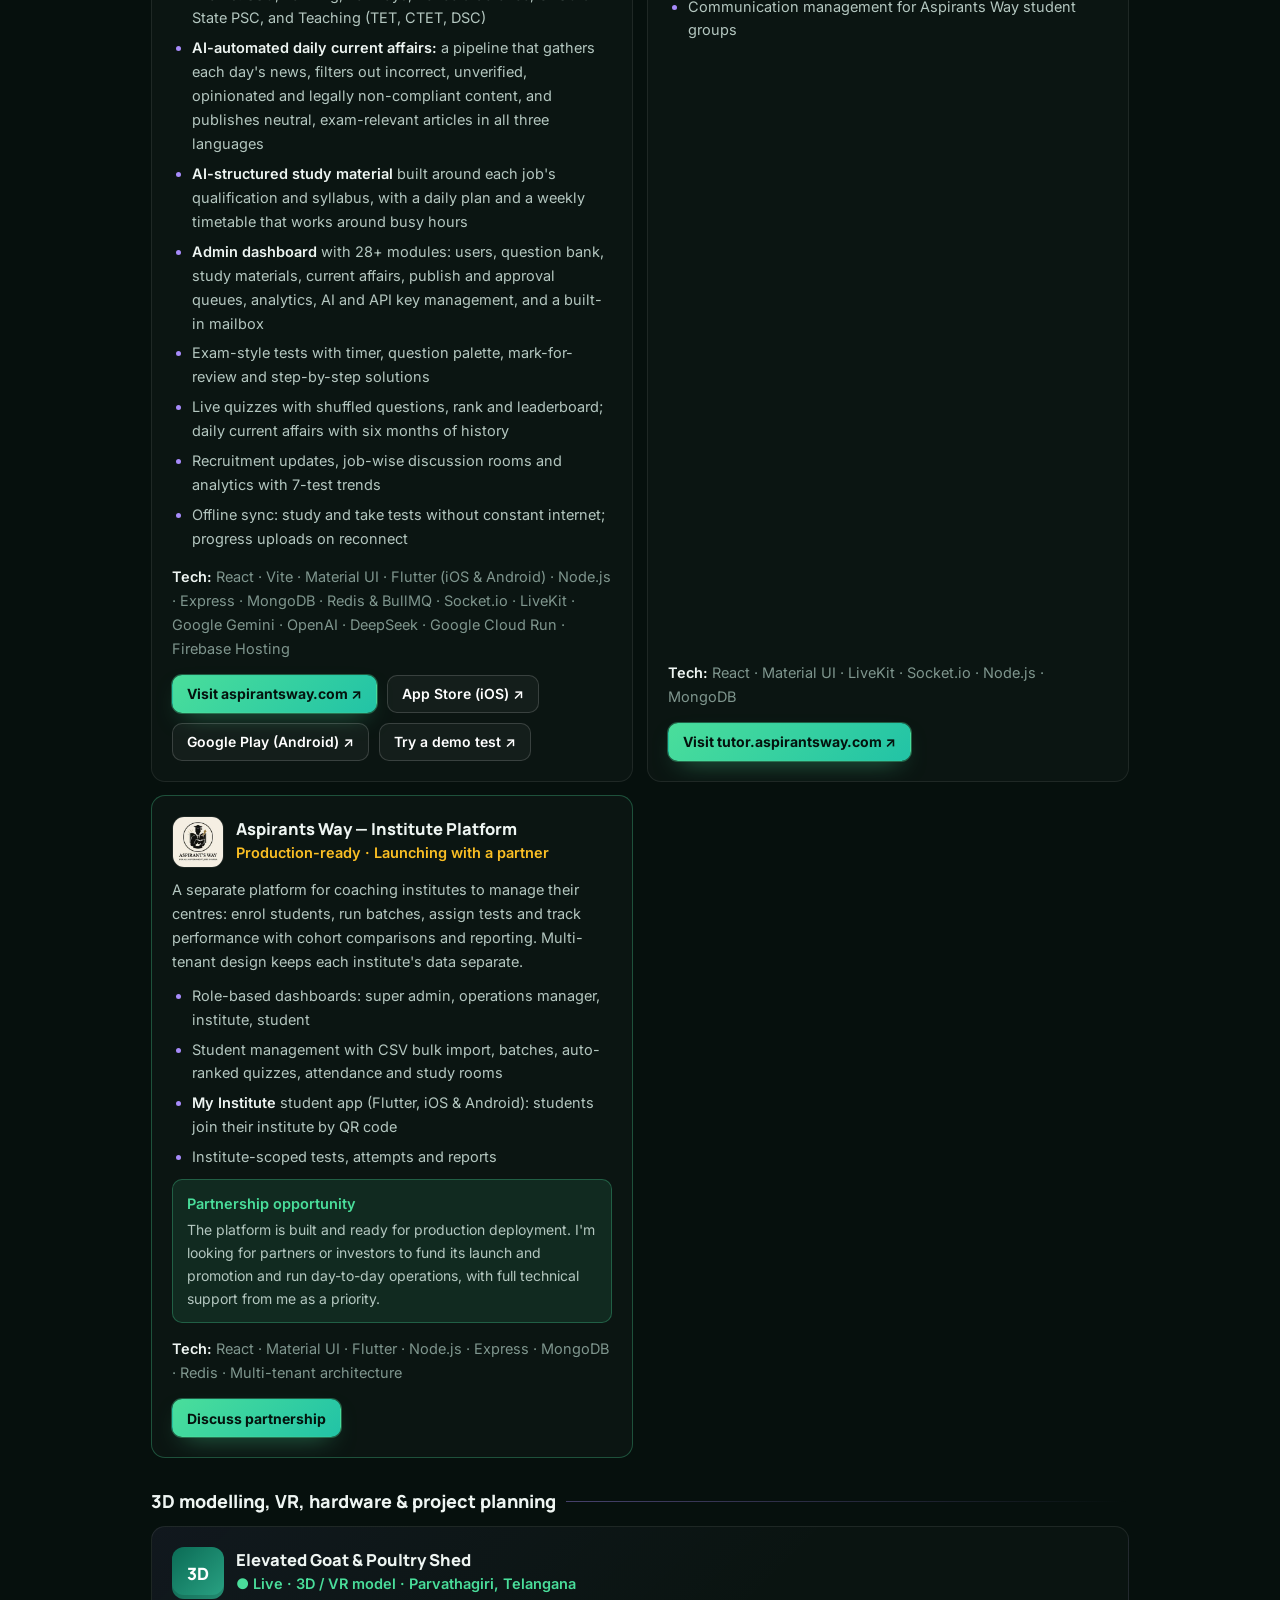
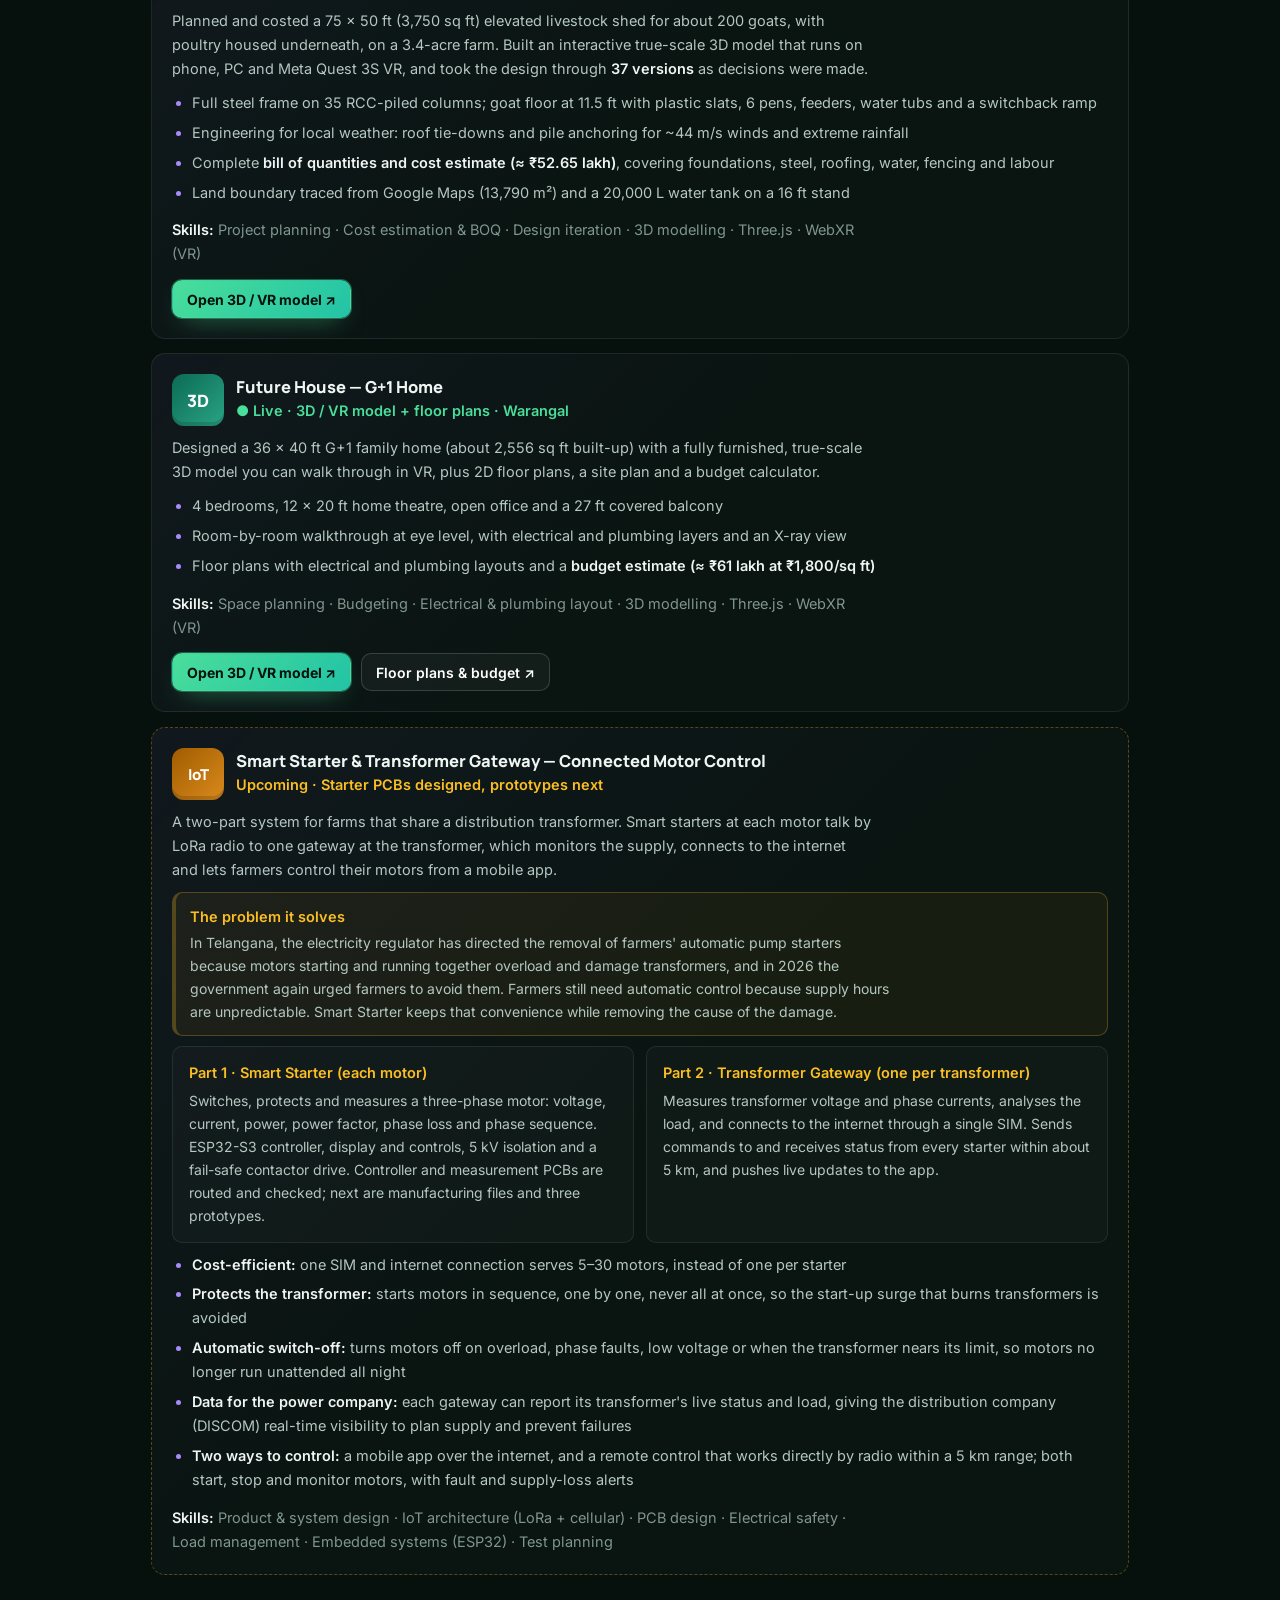
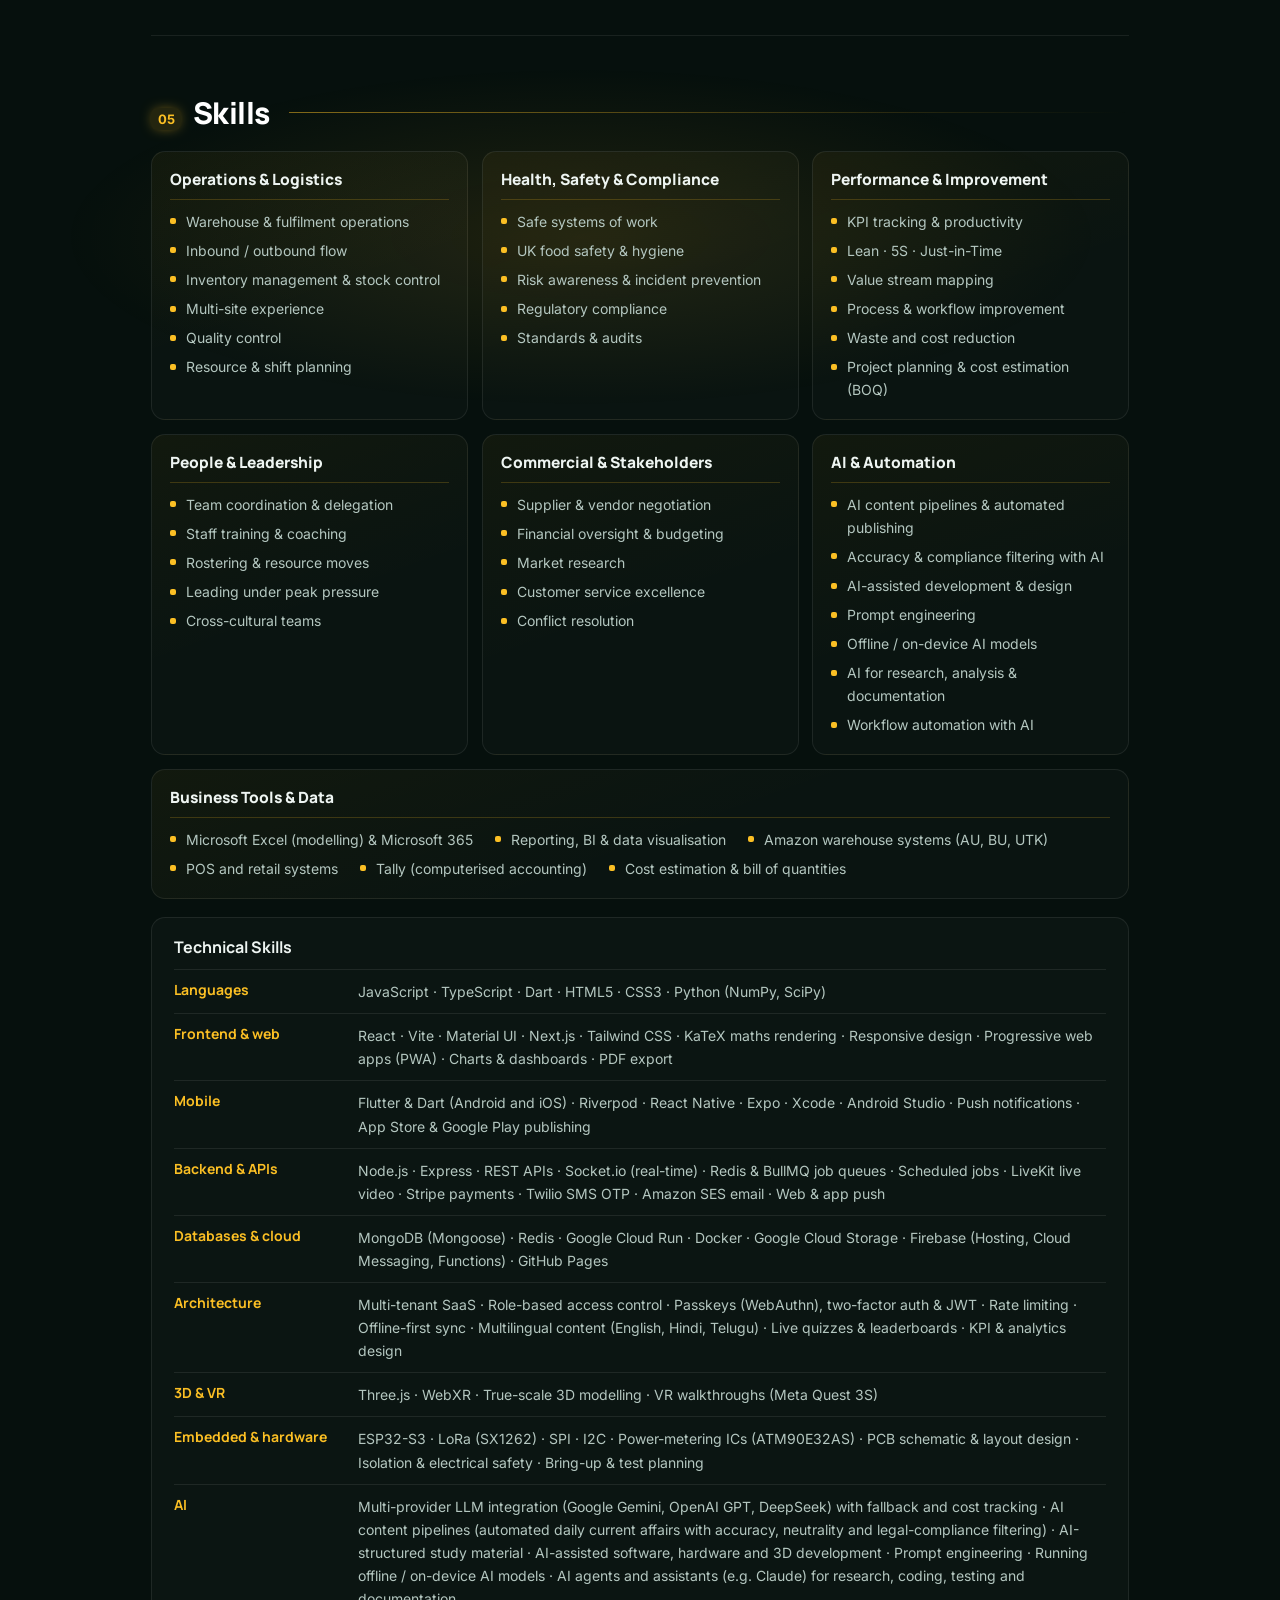
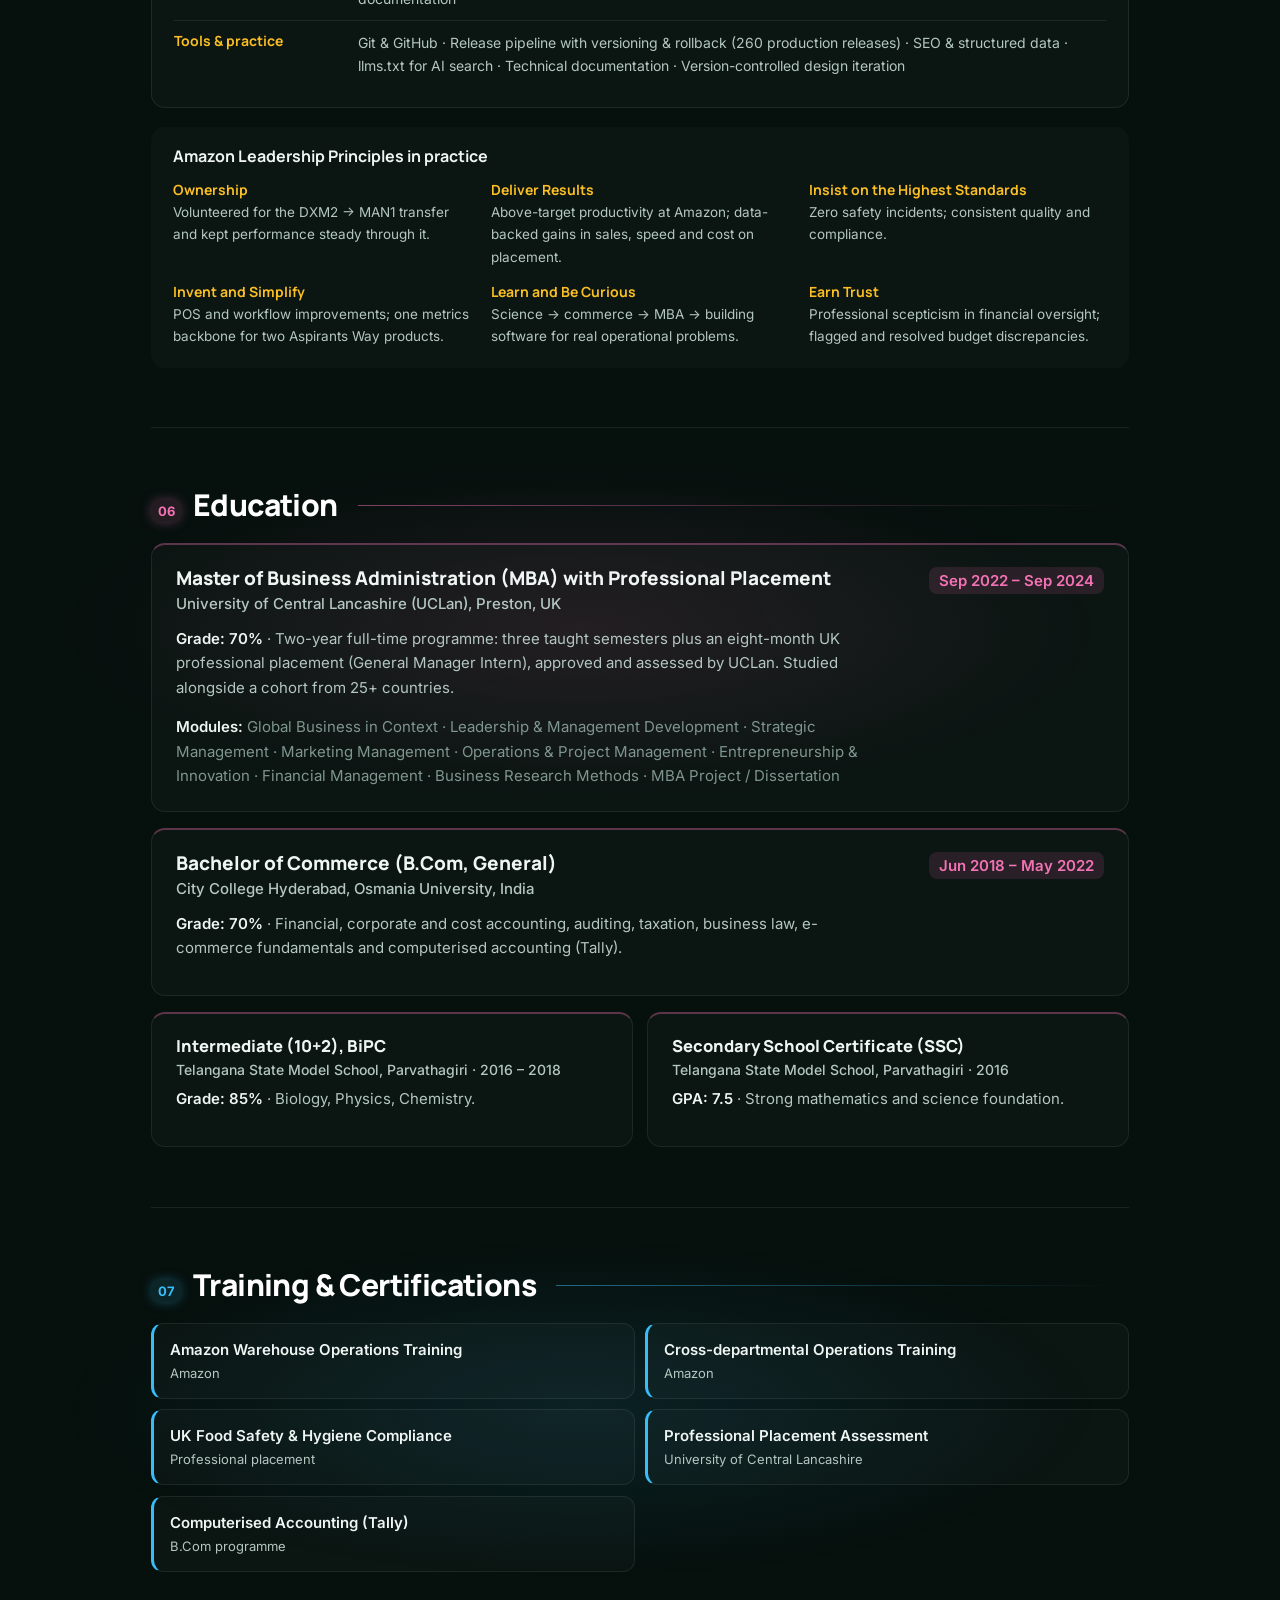
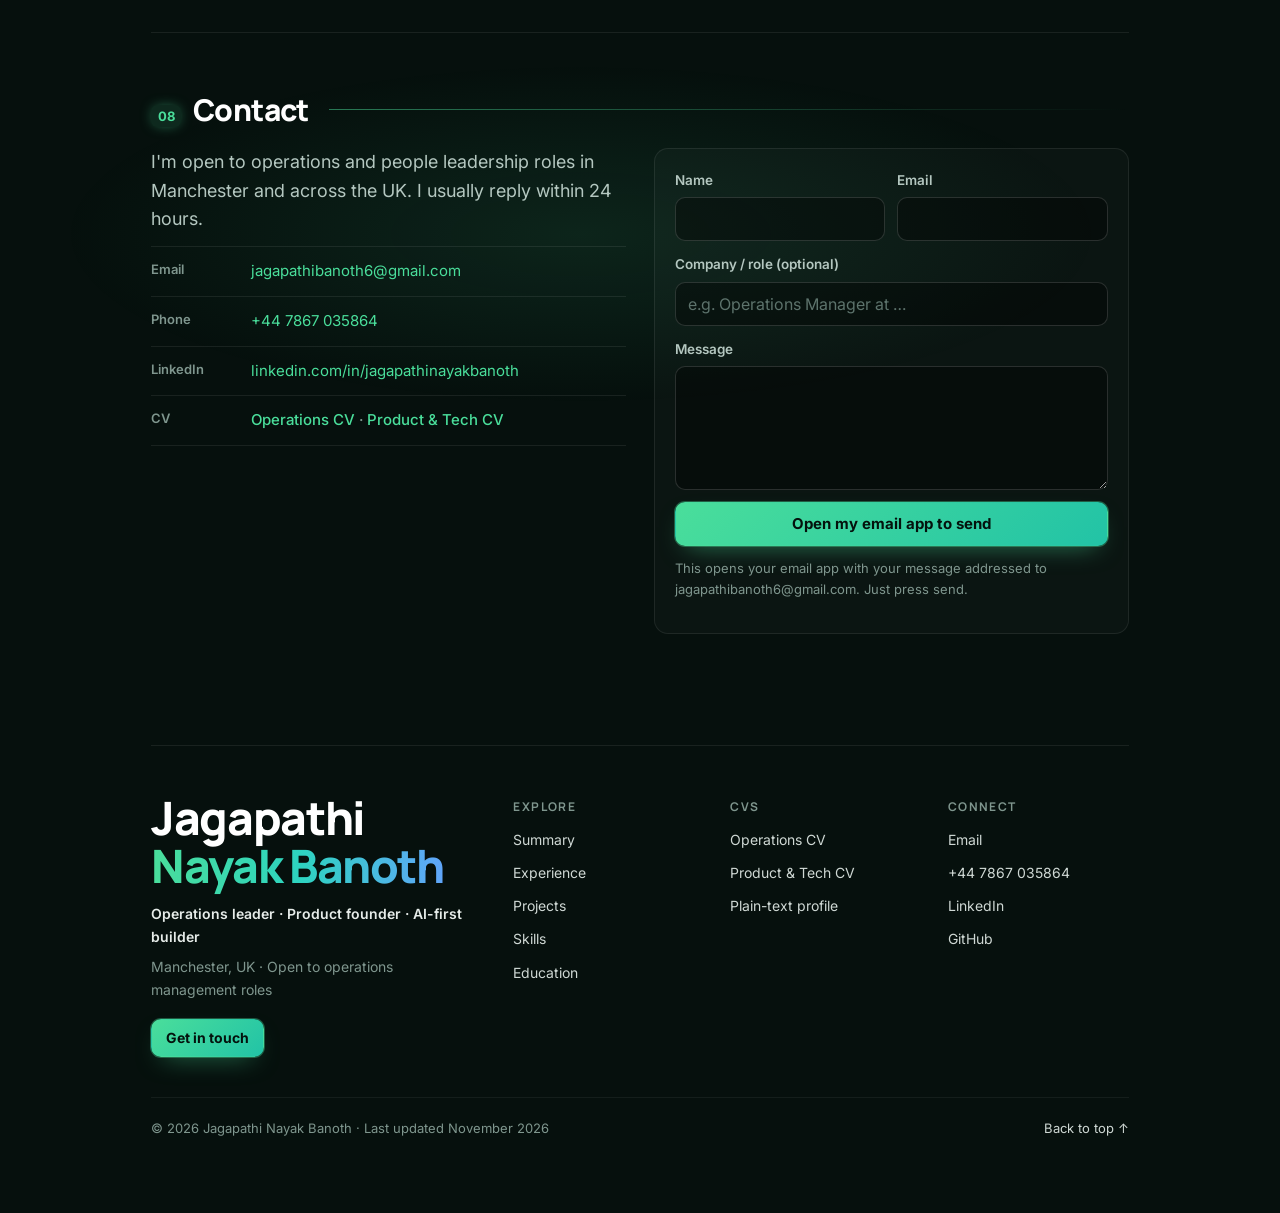
==== commit 48208b73: "Redesigned footer with large name; bigger name in top bar Co-Authored-By: Claude Opus 5.5 <noreply@a" ====
--- a/index.html
+++ b/index.html
@@ -24,7 +24,7 @@
 <link rel="preconnect" href="https://fonts.googleapis.com">
 <link rel="preconnect" href="https://fonts.gstatic.com" crossorigin>
 <link href="https://fonts.googleapis.com/css2?family=Manrope:wght@600;700;800&family=Inter:wght@400;500;600&display=swap" rel="stylesheet">
-<link rel="stylesheet" href="styles.css?v=13.2">
+<link rel="stylesheet" href="styles.css?v=13.3">
 
 <script type="application/ld+json">
 {
@@ -481,8 +481,30 @@
     </section>
 
     <footer class="foot">
-      <p>© <span id="year">2026</span> Jagapathi Nayak Banoth · Manchester, UK · Last updated November 2026</p>
-      <p><a href="resume.html?v=20261121">Operations CV</a> · <a href="resume-tech.html?v=20261121">Product &amp; Tech CV</a> · <a href="llms.txt">Plain-text profile</a> · <a href="https://www.linkedin.com/in/jagapathinayakbanoth" target="_blank" rel="noopener">LinkedIn</a></p>
+      <div class="ft-top">
+        <div class="ft-brand">
+          <a href="#top" class="ft-name">Jagapathi <span>Nayak Banoth</span></a>
+          <p class="ft-tag">Operations leader · Product founder · AI-first builder</p>
+          <p class="ft-loc">Manchester, UK · Open to operations management roles</p>
+          <a class="btn btn-primary btn-sm" href="#contact">Get in touch</a>
+        </div>
+        <nav class="ft-col" aria-label="Footer sections">
+          <h3>Explore</h3>
+          <a href="#summary">Summary</a><a href="#experience">Experience</a><a href="#projects">Projects</a><a href="#skills">Skills</a><a href="#education">Education</a>
+        </nav>
+        <div class="ft-col">
+          <h3>CVs</h3>
+          <a href="resume.html?v=20261122">Operations CV</a><a href="resume-tech.html?v=20261122">Product &amp; Tech CV</a><a href="llms.txt">Plain-text profile</a>
+        </div>
+        <div class="ft-col">
+          <h3>Connect</h3>
+          <a href="mailto:jagapathibanoth6@gmail.com">Email</a><a href="tel:+447867035864">+44 7867 035864</a><a href="https://www.linkedin.com/in/jagapathinayakbanoth" target="_blank" rel="noopener">LinkedIn</a><a href="https://github.com/jagapathibanoth6-dotcom" target="_blank" rel="noopener">GitHub</a>
+        </div>
+      </div>
+      <div class="ft-bottom">
+        <p>© <span id="year">2026</span> Jagapathi Nayak Banoth · Last updated November 2026</p>
+        <a href="#top" class="ft-up">Back to top ↑</a>
+      </div>
     </footer>
   </main>
 </div>
--- a/styles.css
+++ b/styles.css
@@ -200,7 +200,7 @@
 @media print{
   @page{size:A4;margin:14mm}
   body{font-size:10.5pt}
-  .topbar,.progress,.side-actions,.form,.skip,.foot p:last-child{display:none!important}
+  .topbar,.progress,.side-actions,.form,.skip,.ft-up{display:none!important}
   .layout{display:block;padding:0}
   .side{position:static}
   .profile{border:0;padding:0;background:none;opacity:1;animation:none;display:block}
@@ -587,3 +587,23 @@
 .profile,.kpi,.job,.edu,.proj,.skill,.techskills,.certs li,.form,.target,.lp,.sub-grid>div,.sys>div,.pills li,.factbar,.btn-glass,.console::before,.hero-stats>*{backdrop-filter:none!important;-webkit-backdrop-filter:none!important}
 .console::before{background:rgba(10,20,17,.45)}
 .profile,.kpi,.job,.edu,.proj,.skill,.techskills,.certs li,.form,.target,.lp,.sub-grid>div,.sys>div{background:rgba(255,255,255,.025)}
+/* ===== Footer v2 + bigger name ===== */
+.tb-name{font-size:20px;letter-spacing:-.02em}
+@media(max-width:720px){.tb-name{font-size:17px}}
+.foot{display:block;margin-top:40px;padding:48px 0 26px;border-top:1px solid rgba(255,255,255,.08);font-size:14px}
+.ft-top{display:grid;grid-template-columns:1.8fr 1fr 1fr 1fr;gap:36px;align-items:start}
+.ft-name{display:inline-block;font:800 clamp(30px,4vw,46px)/1.05 var(--head);letter-spacing:-.03em;color:#fff;margin-bottom:12px}
+.ft-name span{background:linear-gradient(90deg,#4ade9b,#2dd4bf,#60a5fa);-webkit-background-clip:text;background-clip:text;color:transparent}
+.ft-name:hover{text-decoration:none}
+.ft-tag{color:#e6ece9;font-weight:600;margin:0 0 6px}
+.ft-loc{color:var(--mute);margin:0 0 18px}
+.ft-col{display:flex;flex-direction:column;gap:10px}
+.ft-col h3{font-size:12px;letter-spacing:.12em;text-transform:uppercase;color:var(--mute);margin:6px 0 4px;font-weight:700}
+.ft-col a{color:#cfd8d4;width:fit-content}
+.ft-col a:hover{color:#4ade9b;text-decoration:none}
+.ft-bottom{display:flex;justify-content:space-between;align-items:center;gap:12px;flex-wrap:wrap;margin-top:40px;padding-top:20px;border-top:1px solid rgba(255,255,255,.06);color:var(--mute);font-size:13px}
+.ft-bottom p{margin:0}
+.ft-up{color:#cfd8d4}.ft-up:hover{color:#4ade9b;text-decoration:none}
+@media(max-width:900px){.ft-top{grid-template-columns:1fr 1fr 1fr}.ft-brand{grid-column:1/-1}}
+@media(max-width:520px){.ft-top{grid-template-columns:1fr 1fr;gap:28px}.ft-col:last-child{grid-column:1/-1}}
+@media print{.ft-top .ft-col,.ft-top .btn,.ft-up{display:none!important}.ft-name{color:#000;font-size:20px}.ft-name span{color:#000;background:none}}
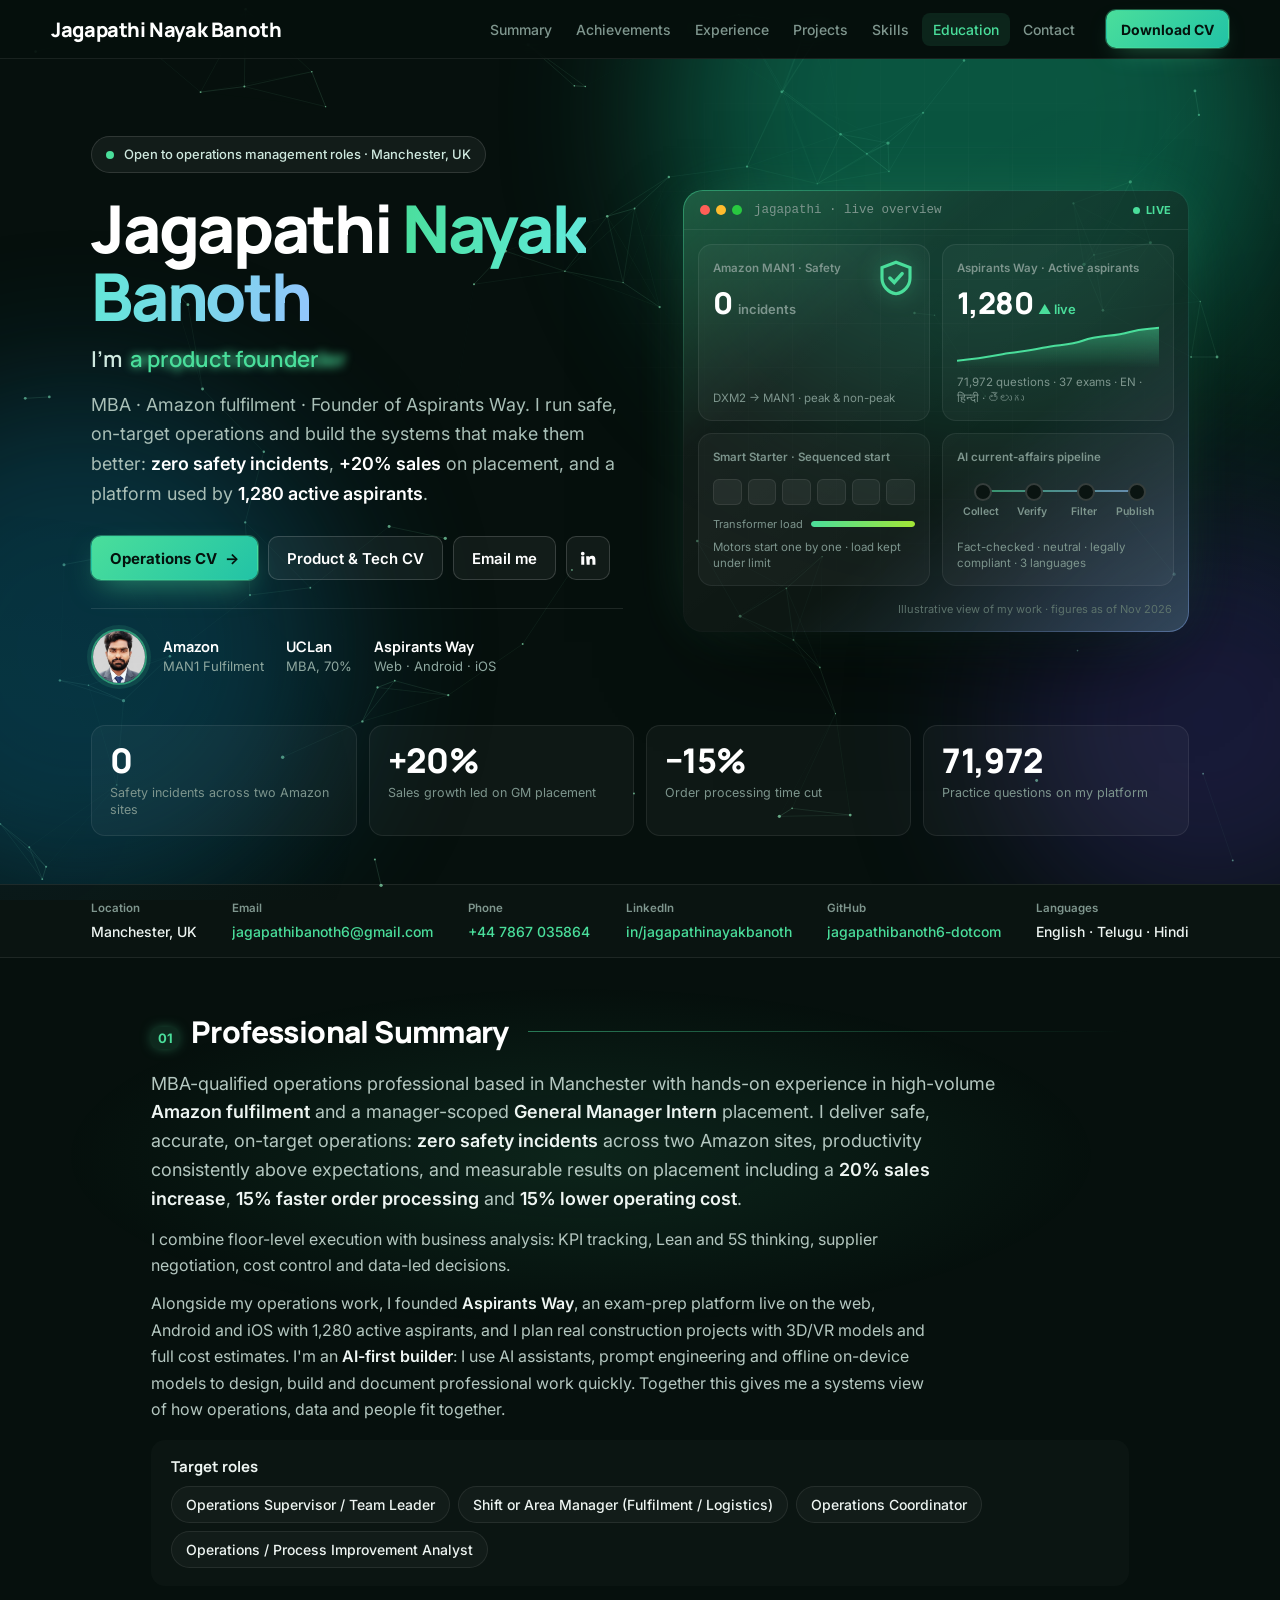
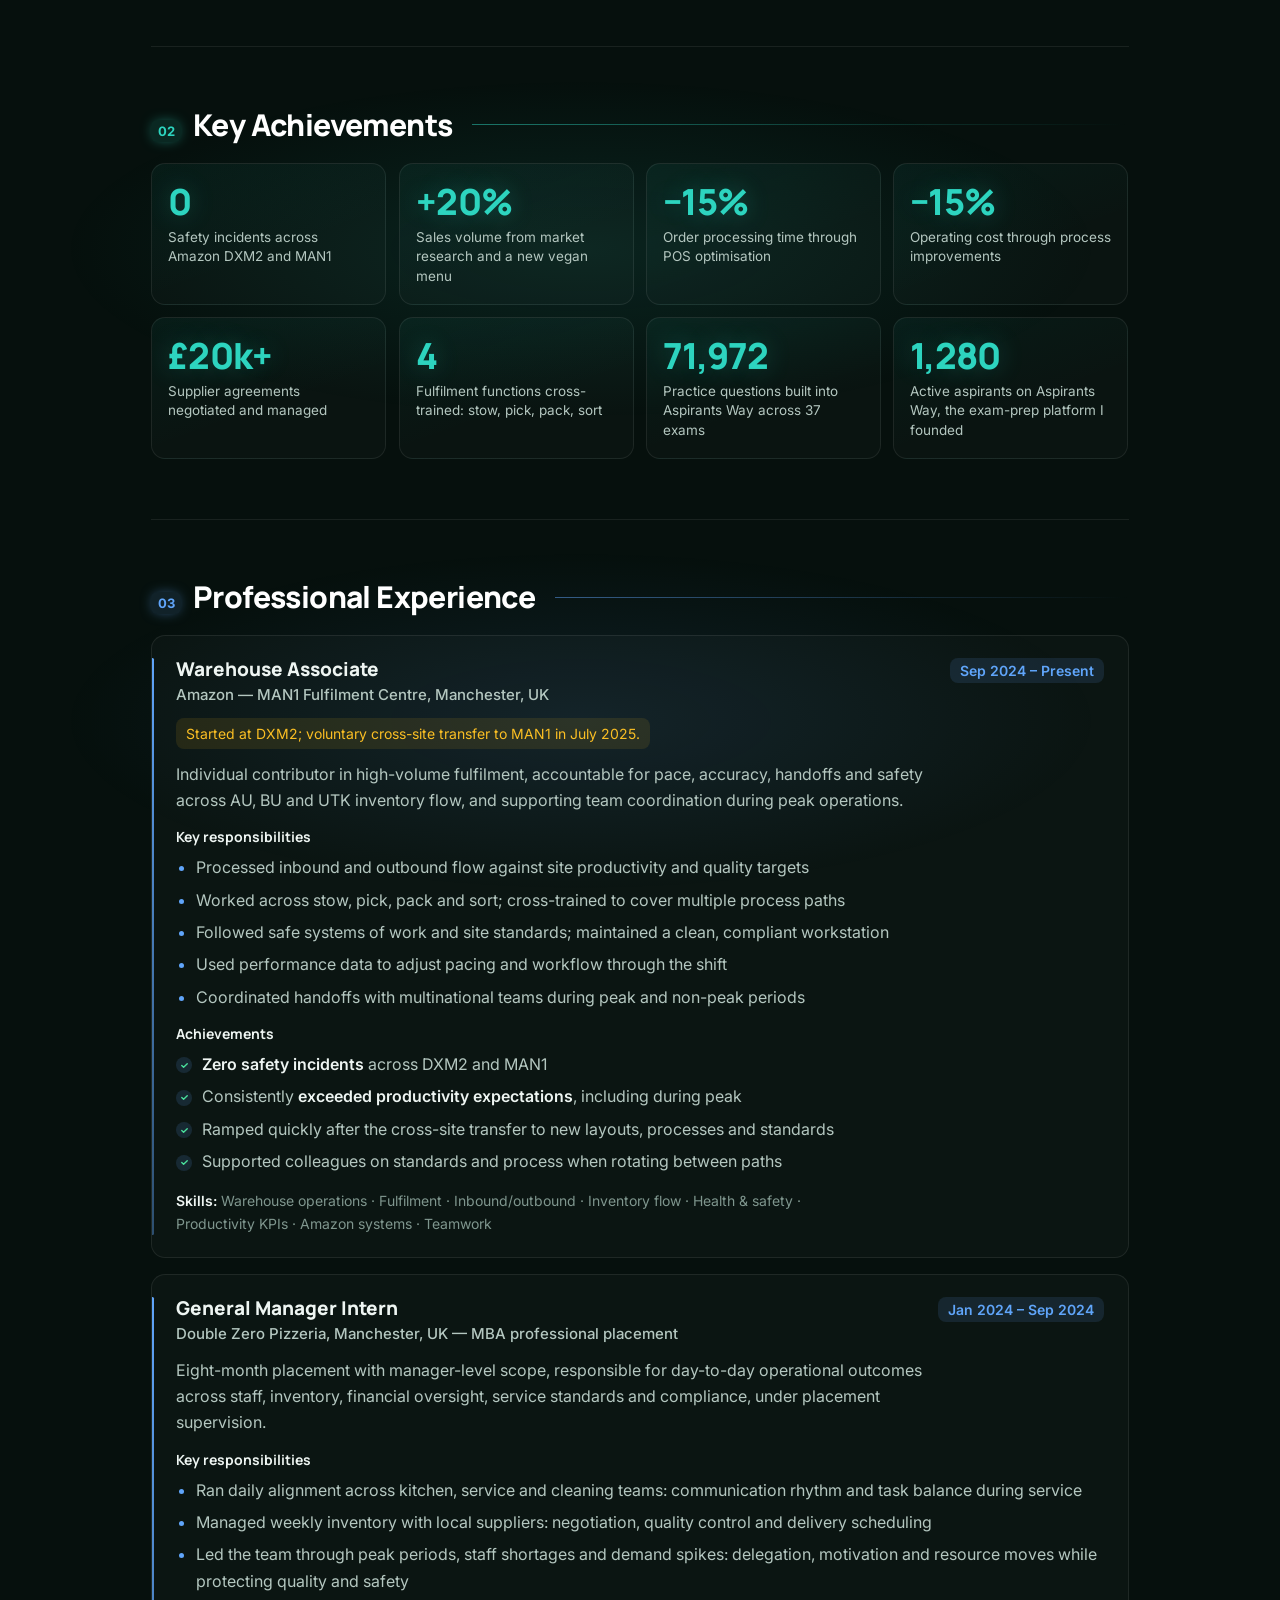
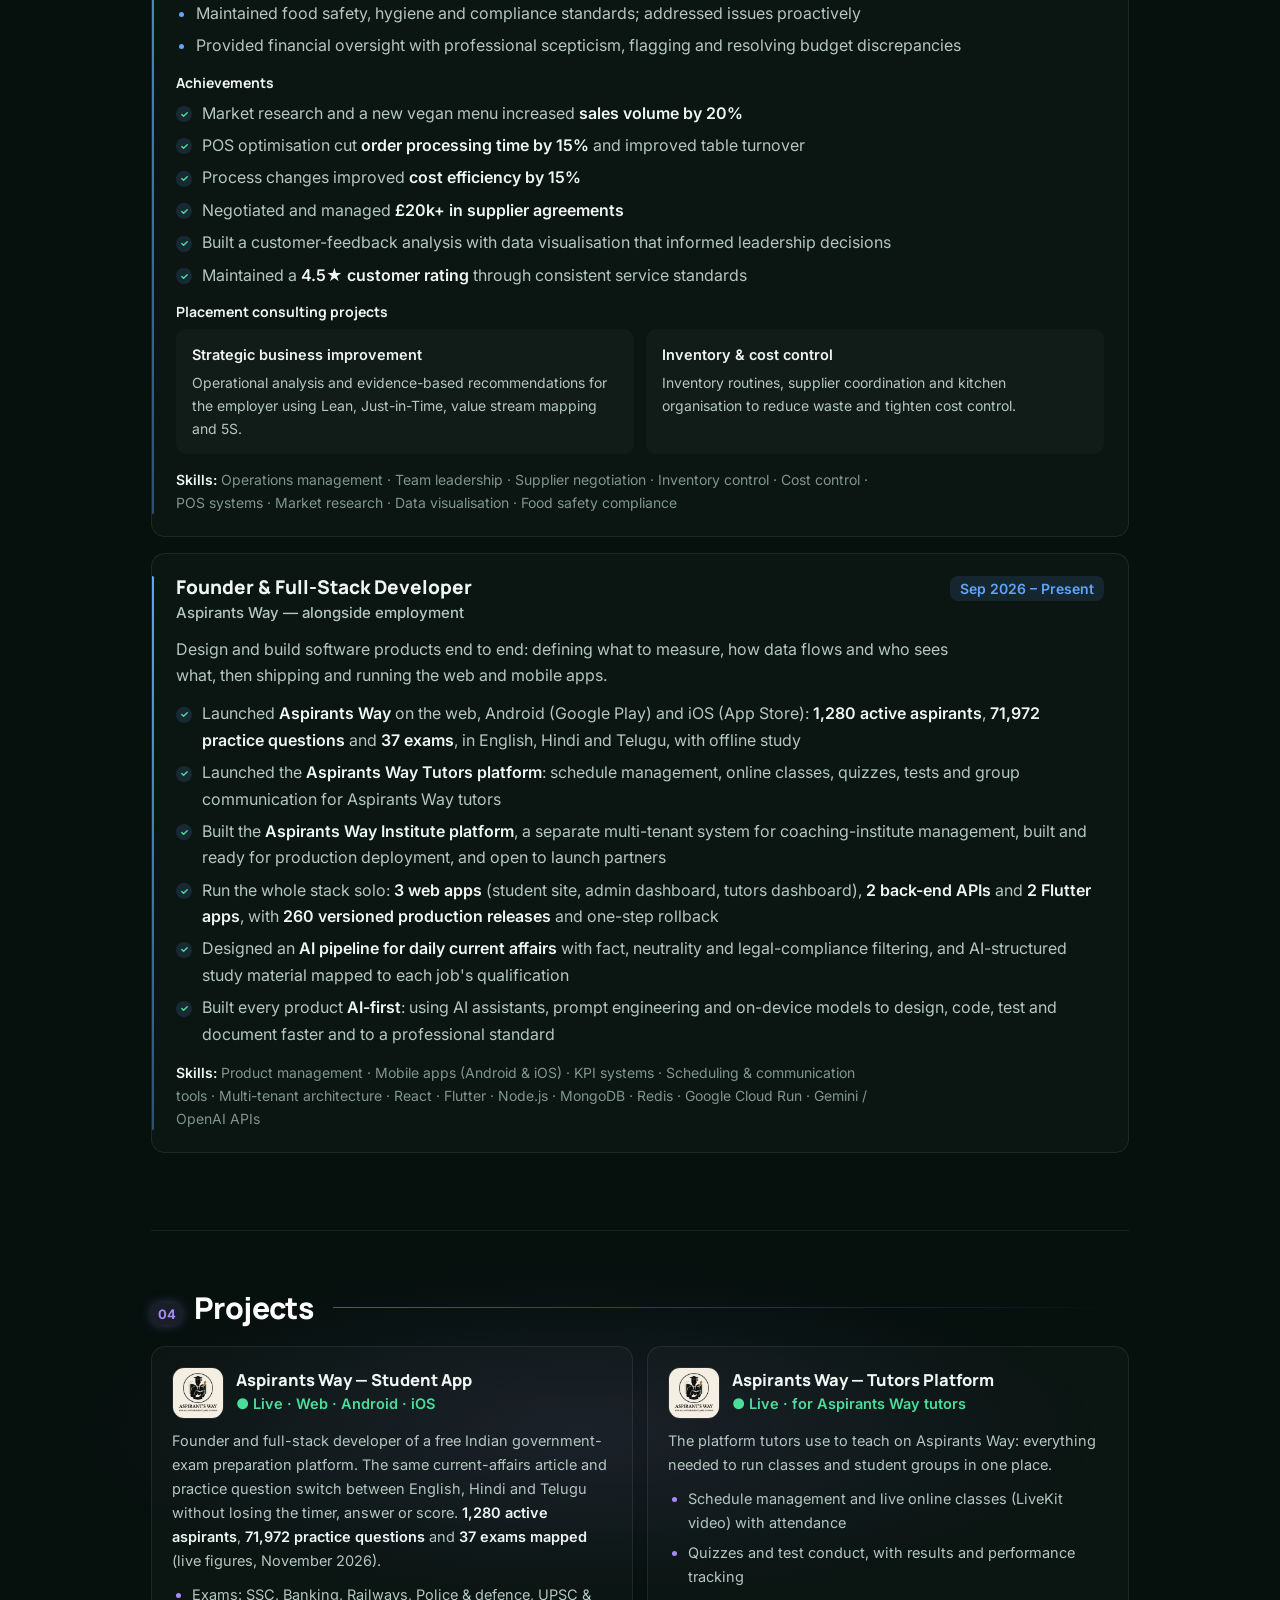
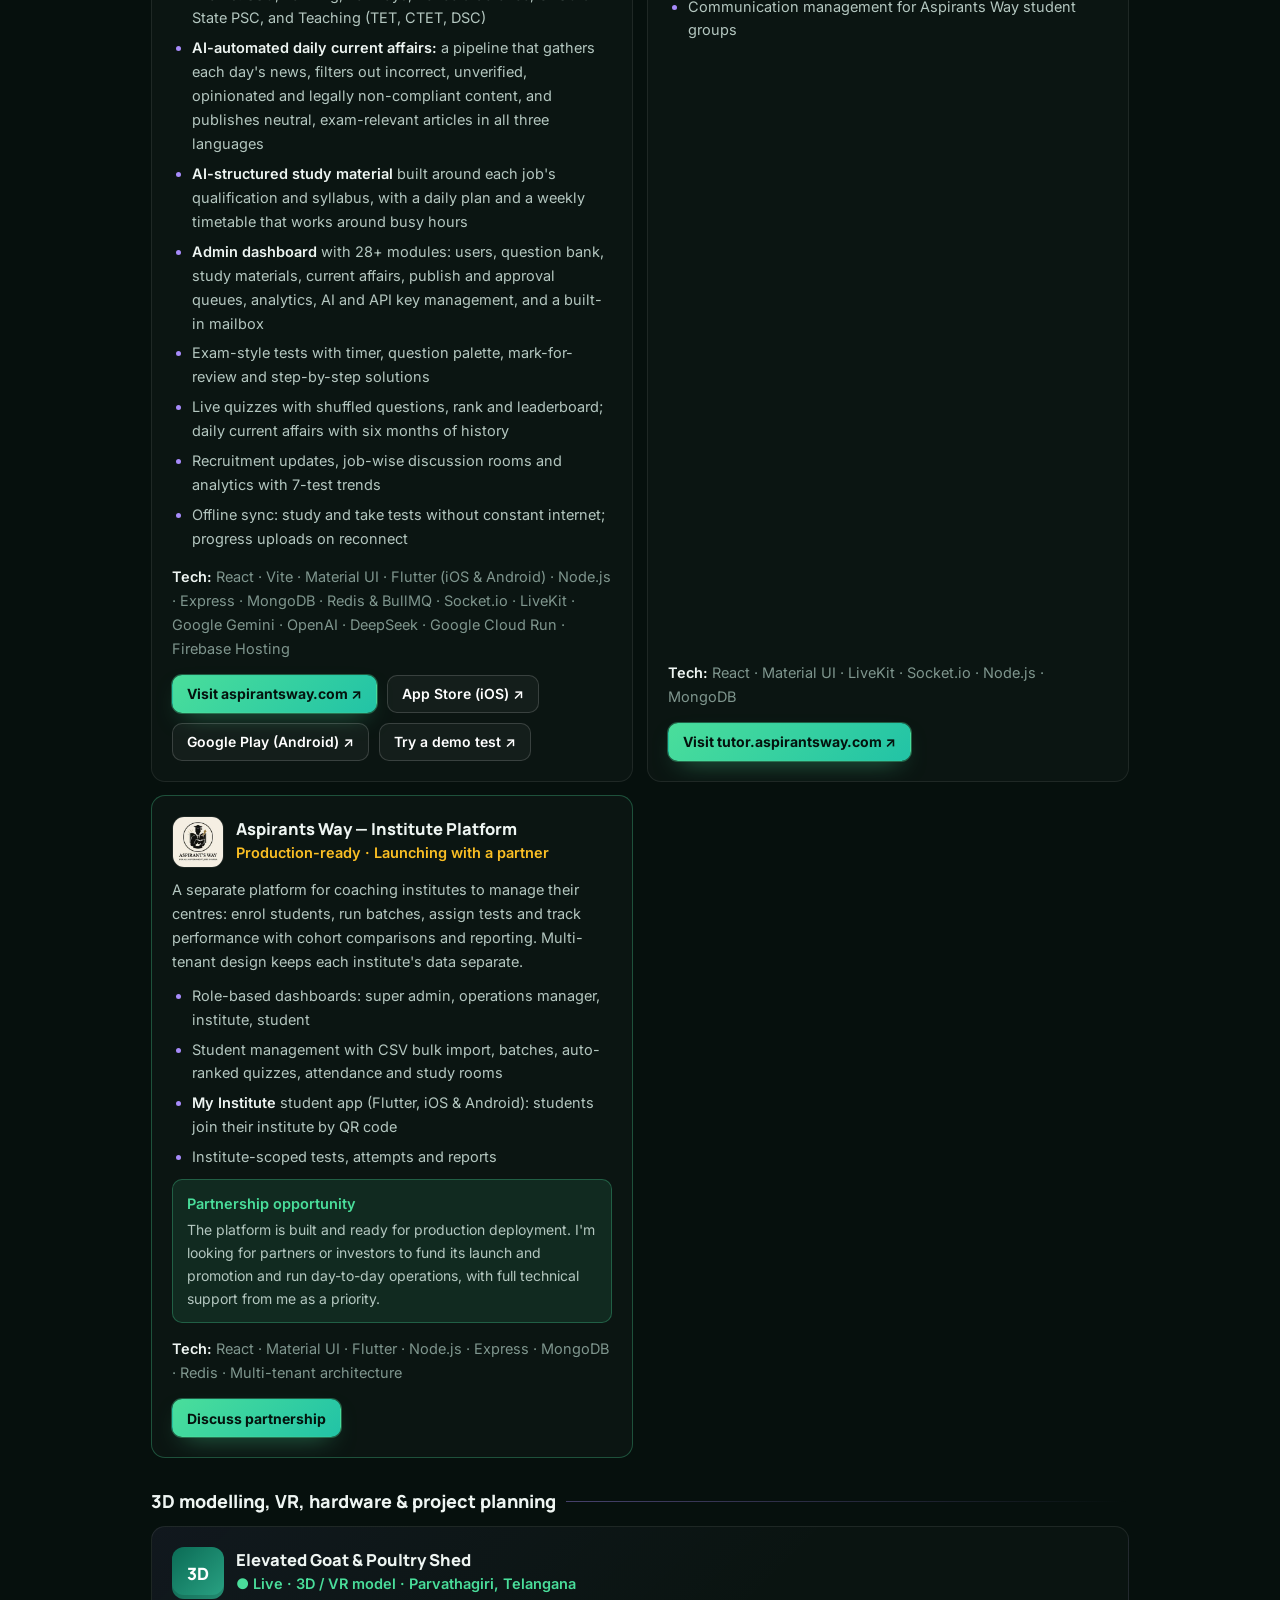
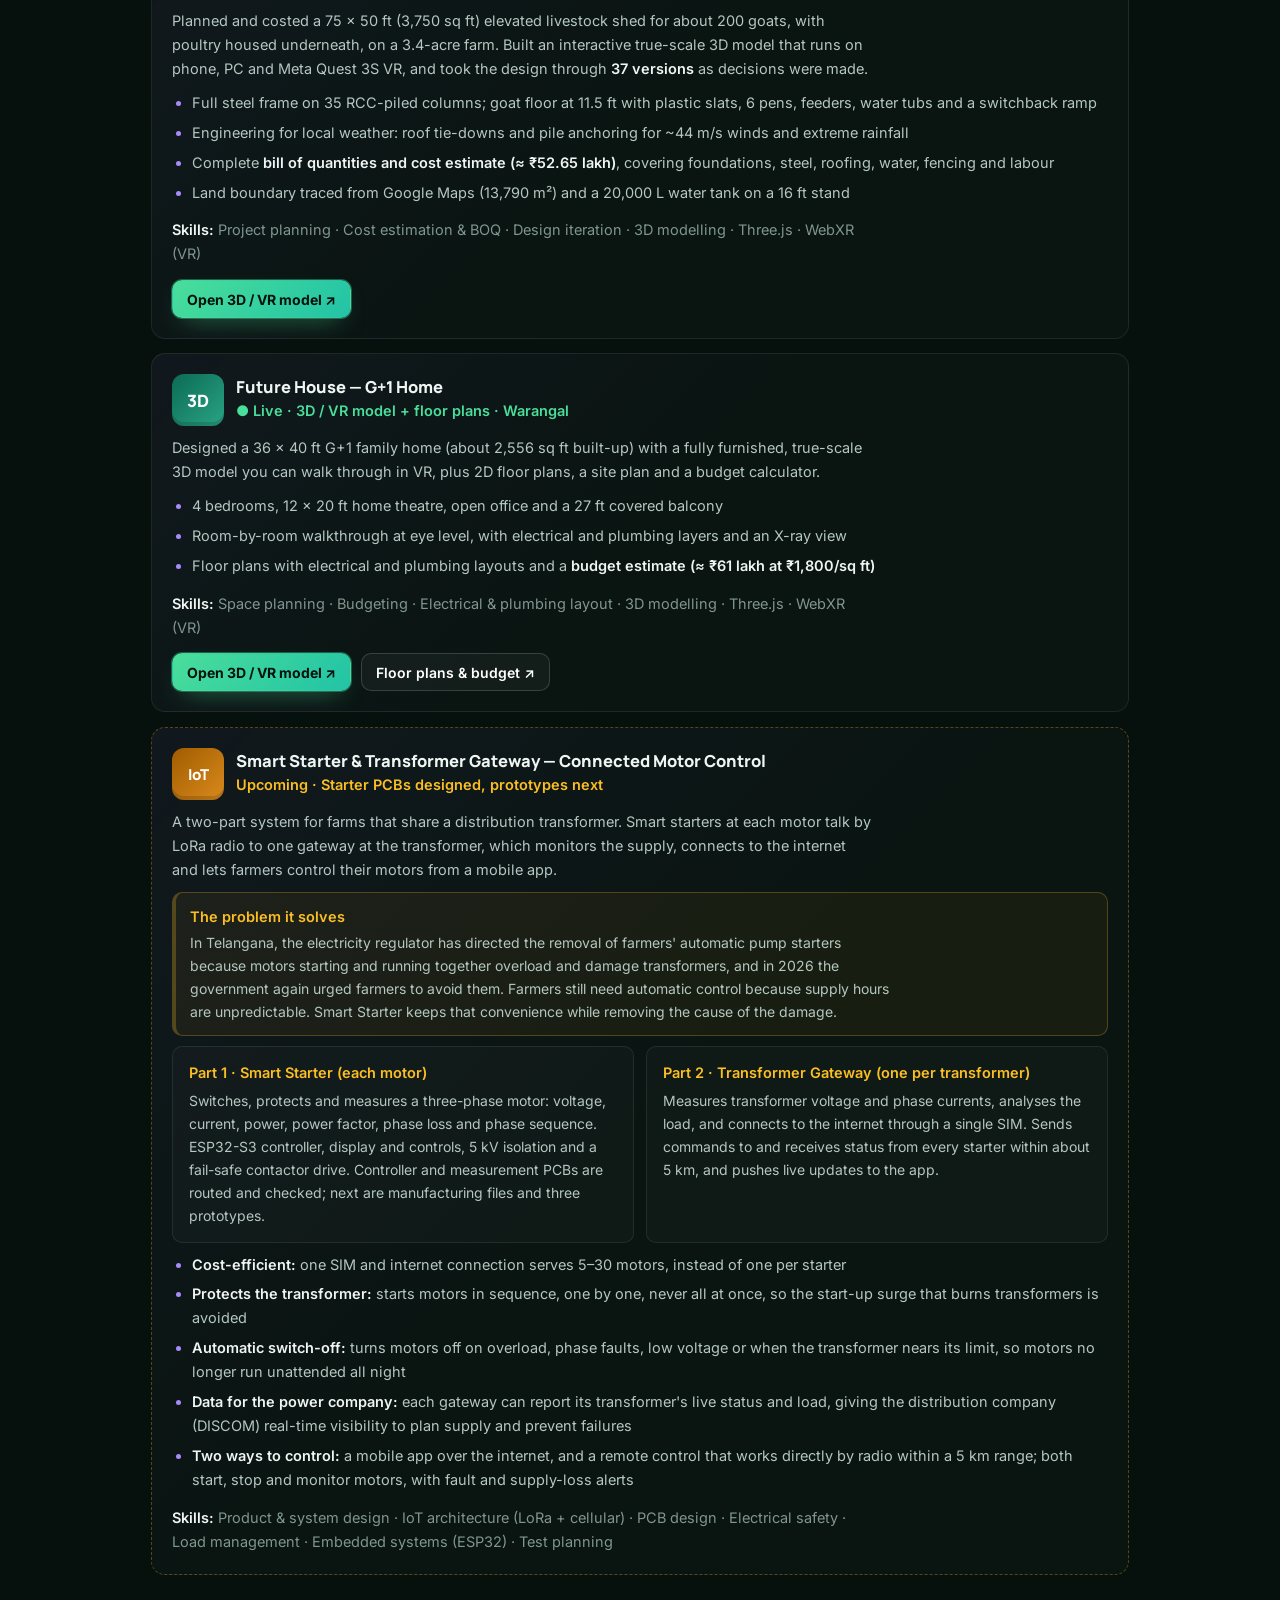
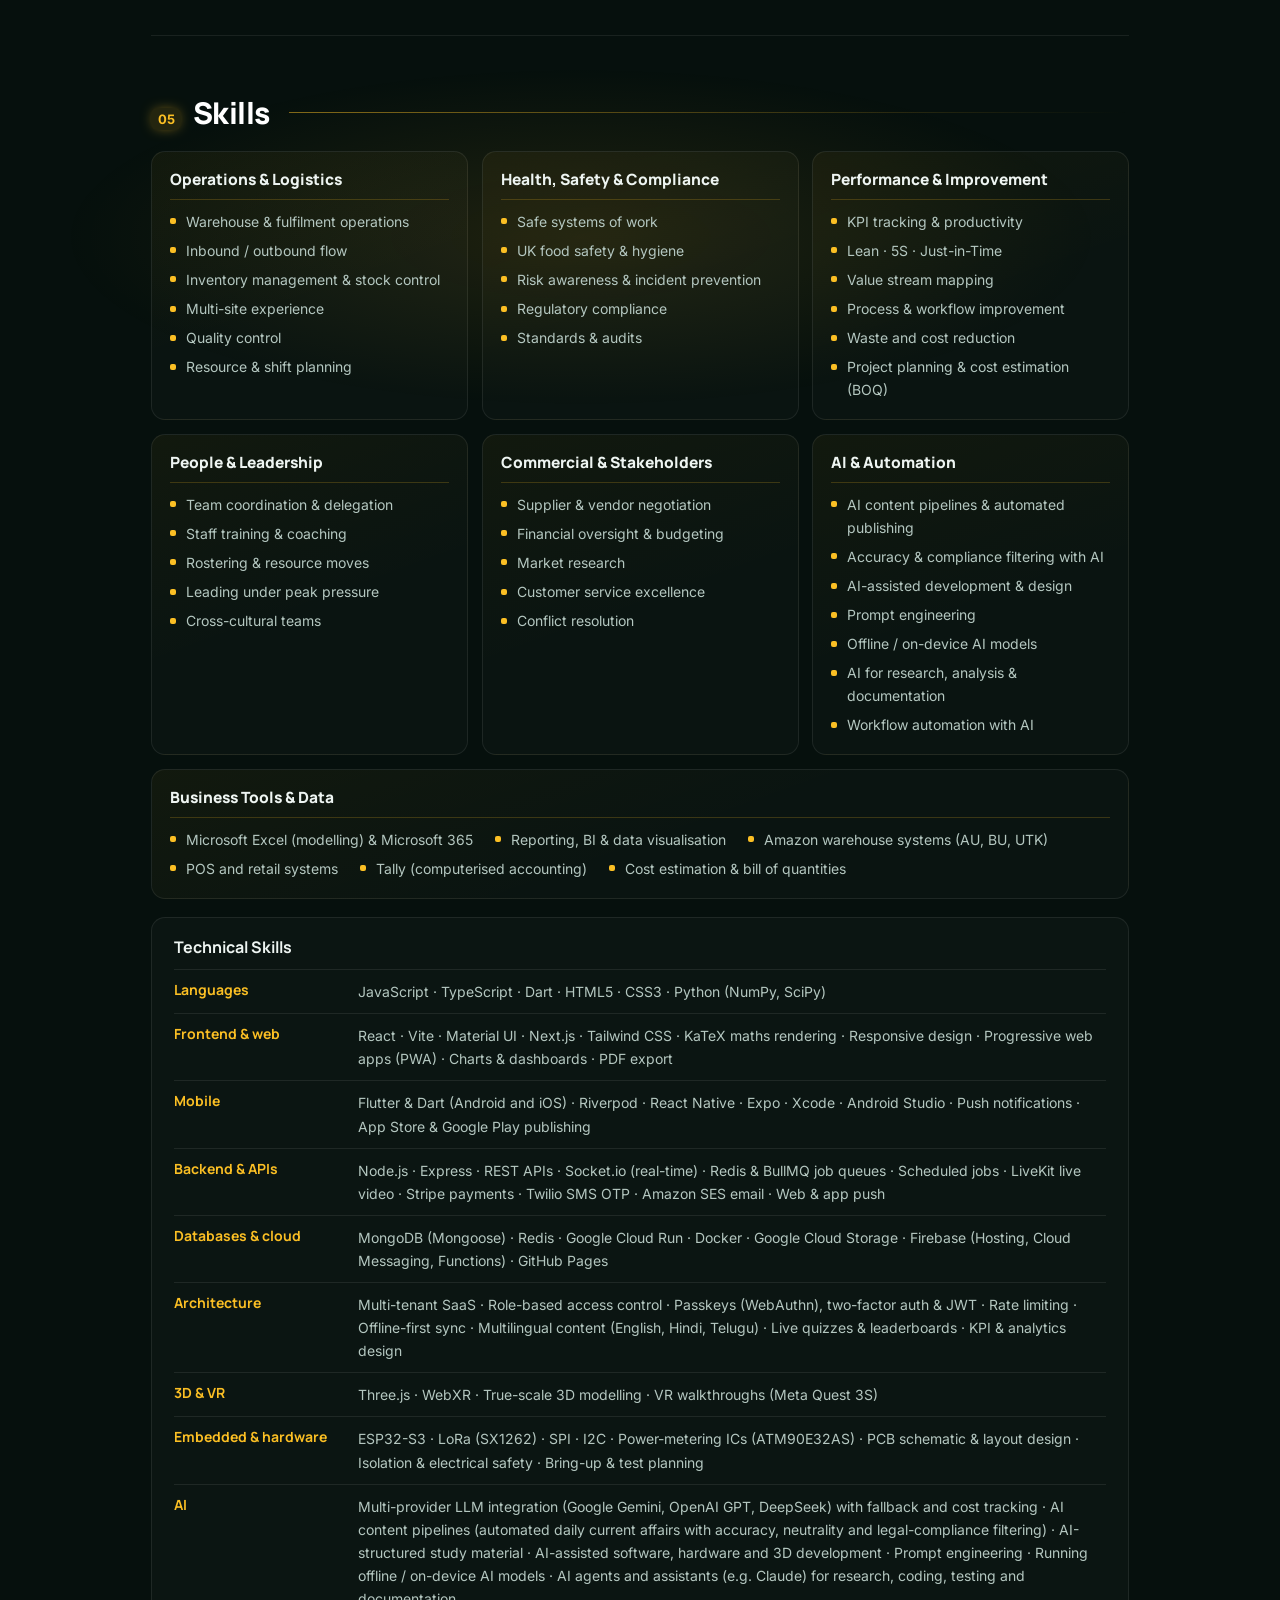
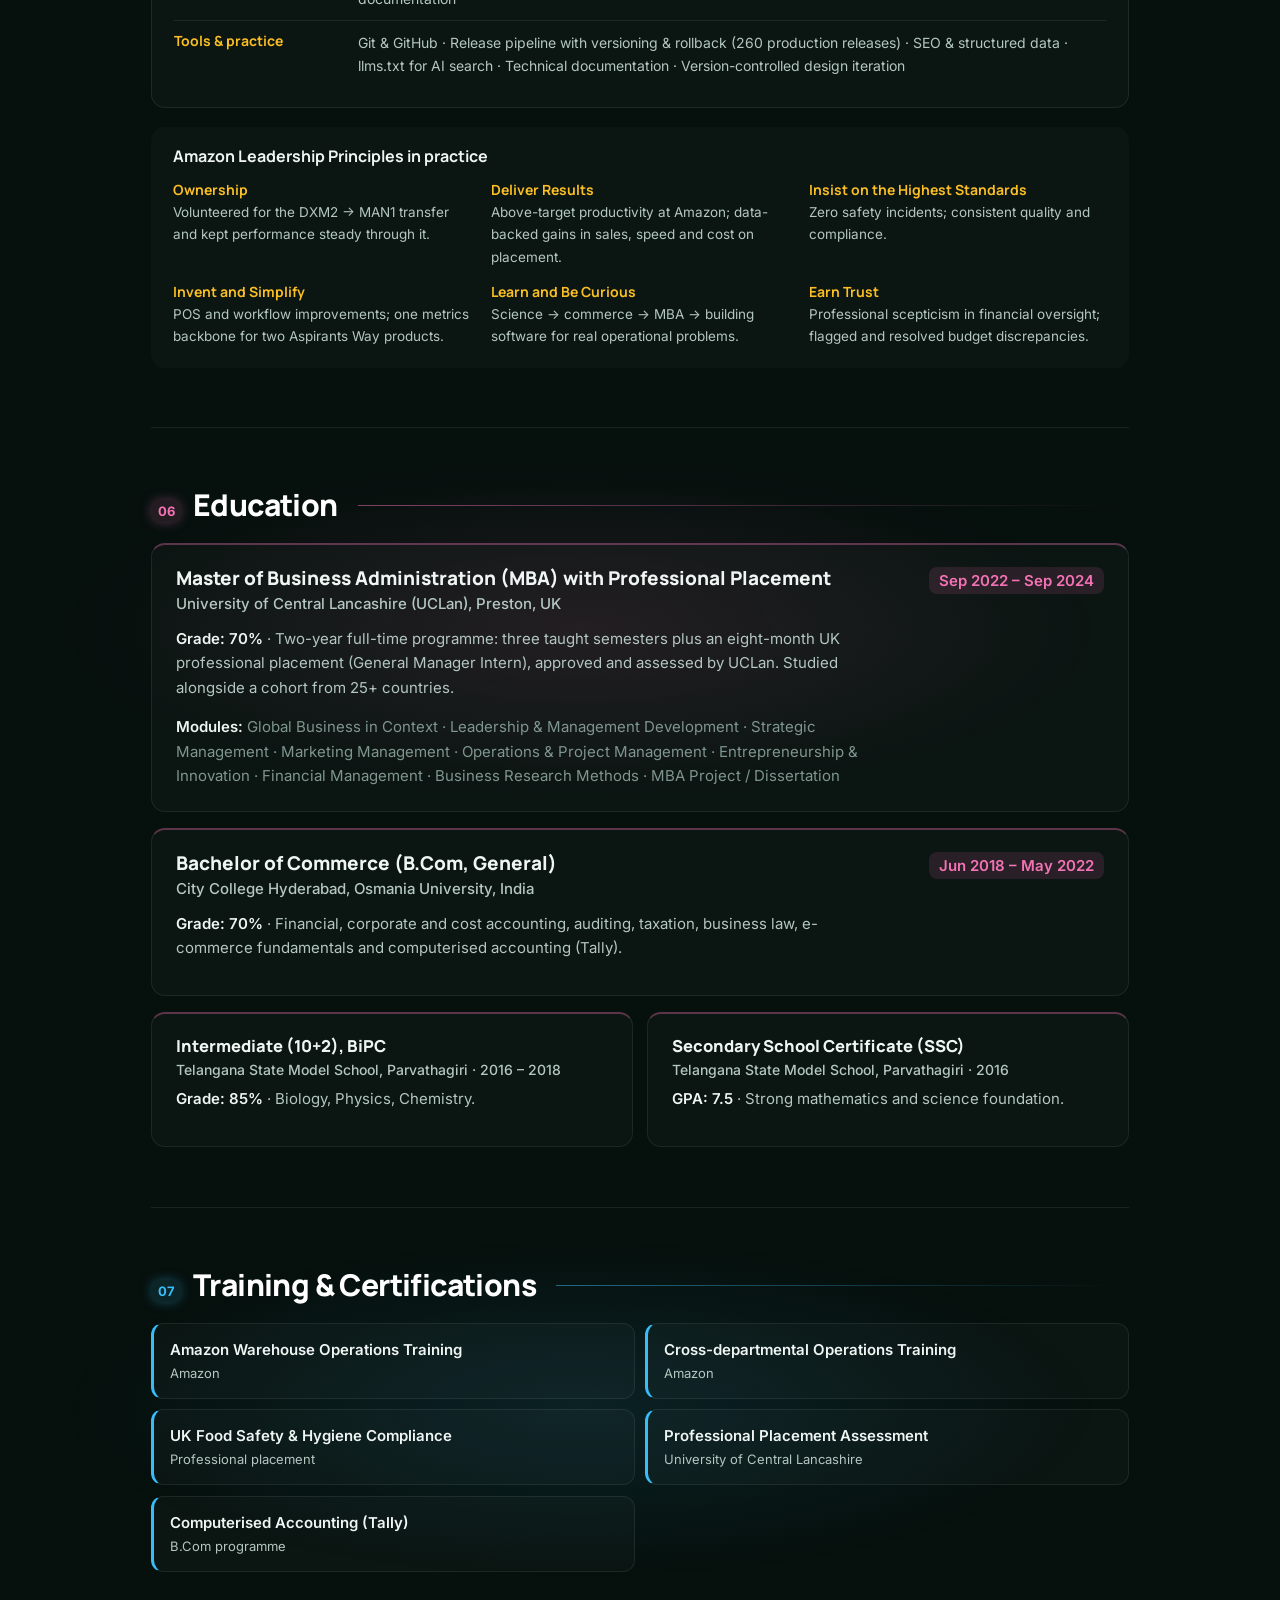
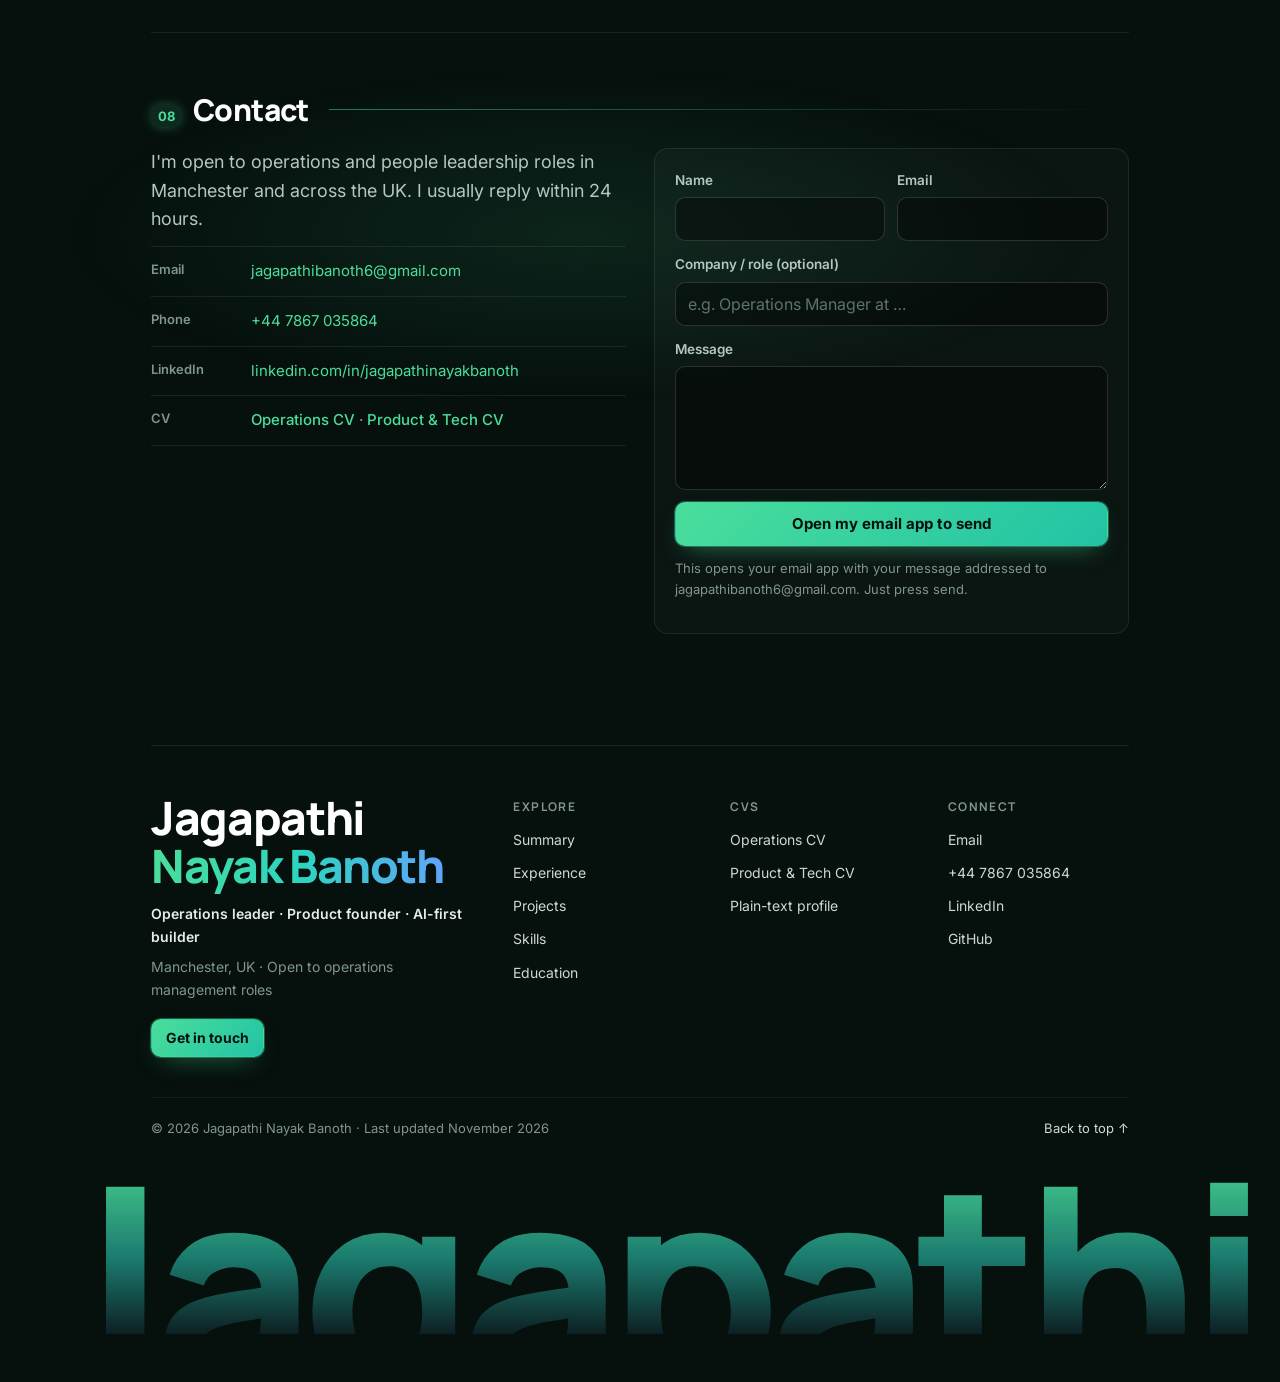
==== commit 5a6f4526: "Giant full-width cut-off name at the bottom of the footer Co-Authored-By: Claude Opus 5.5 <noreply@a" ====
--- a/index.html
+++ b/index.html
@@ -24,7 +24,7 @@
 <link rel="preconnect" href="https://fonts.googleapis.com">
 <link rel="preconnect" href="https://fonts.gstatic.com" crossorigin>
 <link href="https://fonts.googleapis.com/css2?family=Manrope:wght@600;700;800&family=Inter:wght@400;500;600&display=swap" rel="stylesheet">
-<link rel="stylesheet" href="styles.css?v=13.3">
+<link rel="stylesheet" href="styles.css?v=13.4">
 
 <script type="application/ld+json">
 {
@@ -505,10 +505,11 @@
         <p>© <span id="year">2026</span> Jagapathi Nayak Banoth · Last updated November 2026</p>
         <a href="#top" class="ft-up">Back to top ↑</a>
       </div>
+      <div class="ft-giant" aria-hidden="true"><span id="ftGiant">Jagapathi</span></div>
     </footer>
   </main>
 </div>
 
-<script src="script.js?v=13.2" defer></script>
+<script src="script.js?v=13.4" defer></script>
 </body>
 </html>
--- a/styles.css
+++ b/styles.css
@@ -607,3 +607,10 @@
 @media(max-width:900px){.ft-top{grid-template-columns:1fr 1fr 1fr}.ft-brand{grid-column:1/-1}}
 @media(max-width:520px){.ft-top{grid-template-columns:1fr 1fr;gap:28px}.ft-col:last-child{grid-column:1/-1}}
 @media print{.ft-top .ft-col,.ft-top .btn,.ft-up{display:none!important}.ft-name{color:#000;font-size:20px}.ft-name span{color:#000;background:none}}
+/* ===== Giant cut-off name at the bottom of the footer ===== */
+.foot{padding-bottom:0;overflow:visible}
+.ft-giant{width:100vw;margin:28px 0 0 calc(50% - 50vw);height:clamp(70px,13vw,230px);overflow:hidden;display:flex;justify-content:center;align-items:flex-start;pointer-events:none;user-select:none}
+.ft-giant span{display:block;width:max-content;flex-shrink:0;font:900 100px/0.82 var(--head);letter-spacing:-.05em;white-space:nowrap;
+  background:linear-gradient(180deg,rgba(74,222,155,.9) 0%,rgba(45,212,191,.55) 40%,rgba(96,165,250,.08) 75%,transparent 100%);
+  -webkit-background-clip:text;background-clip:text;color:transparent}
+@media print{.ft-giant{display:none}}
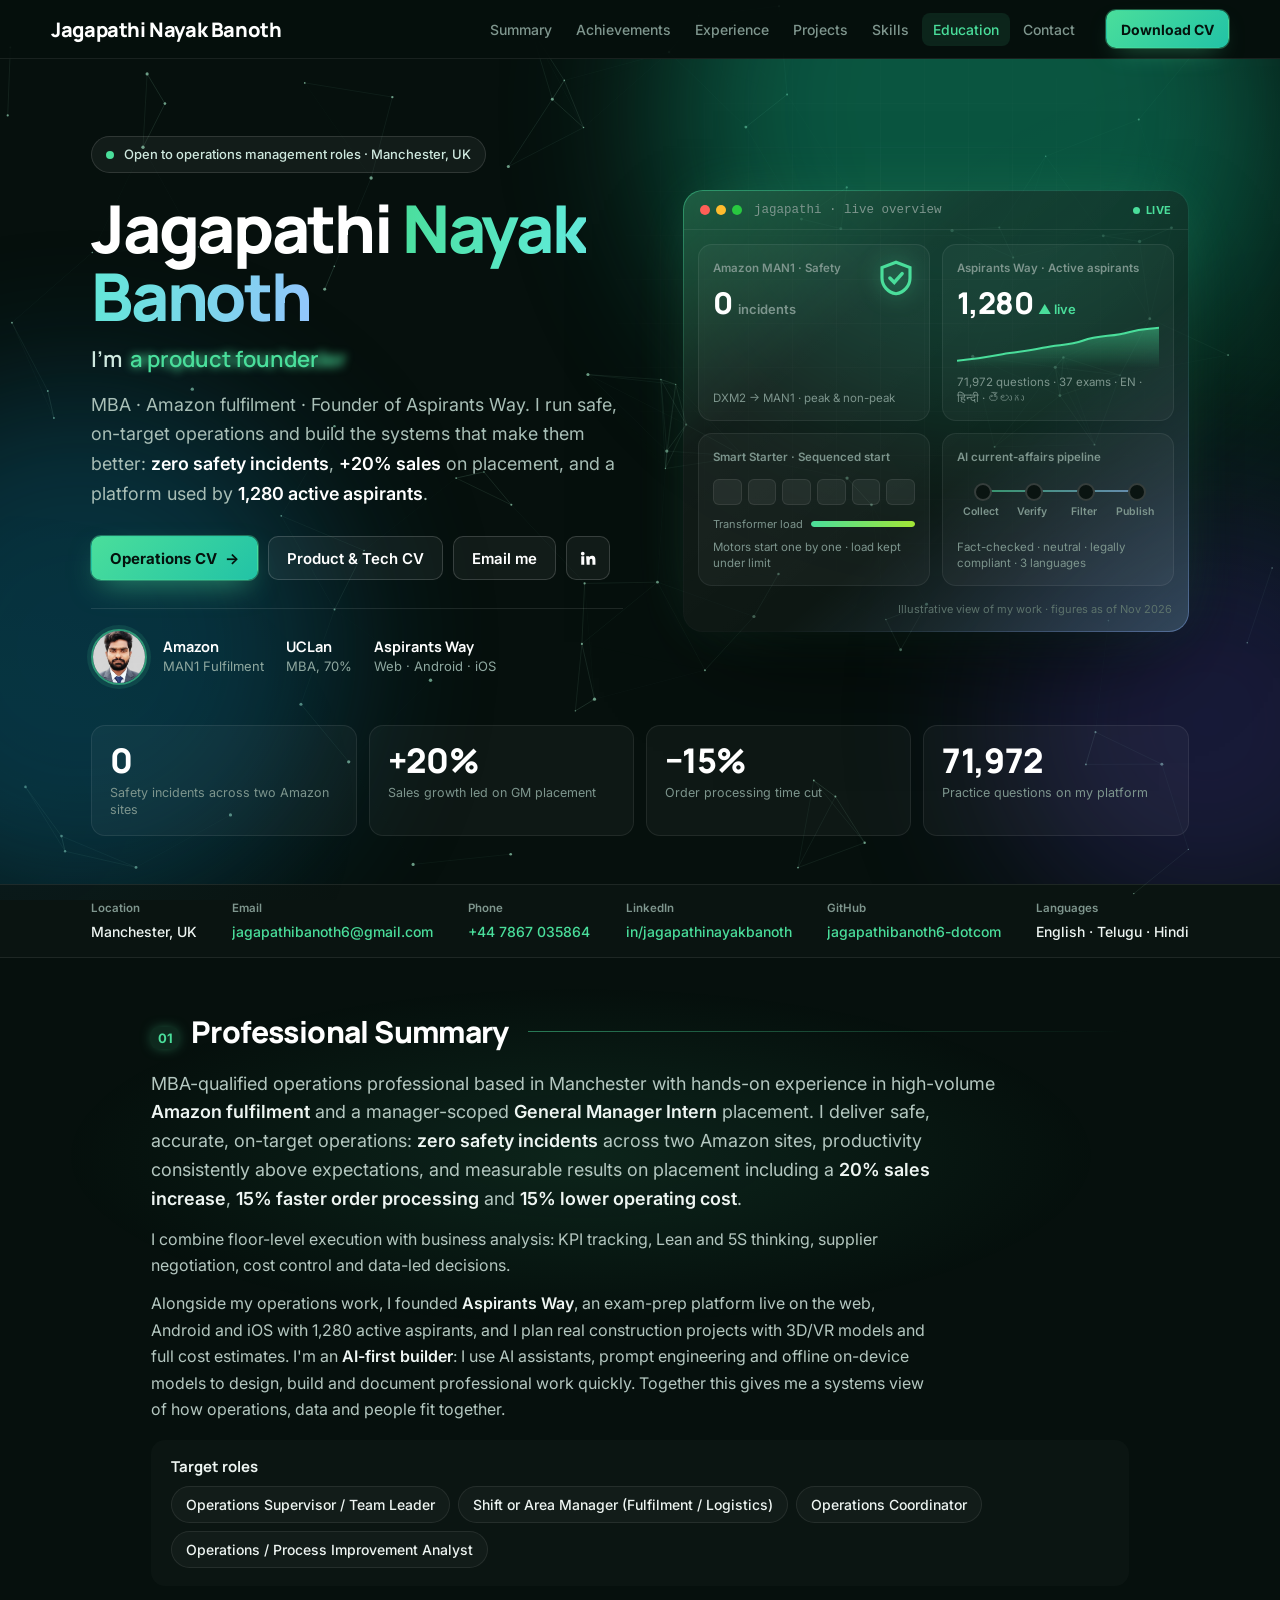
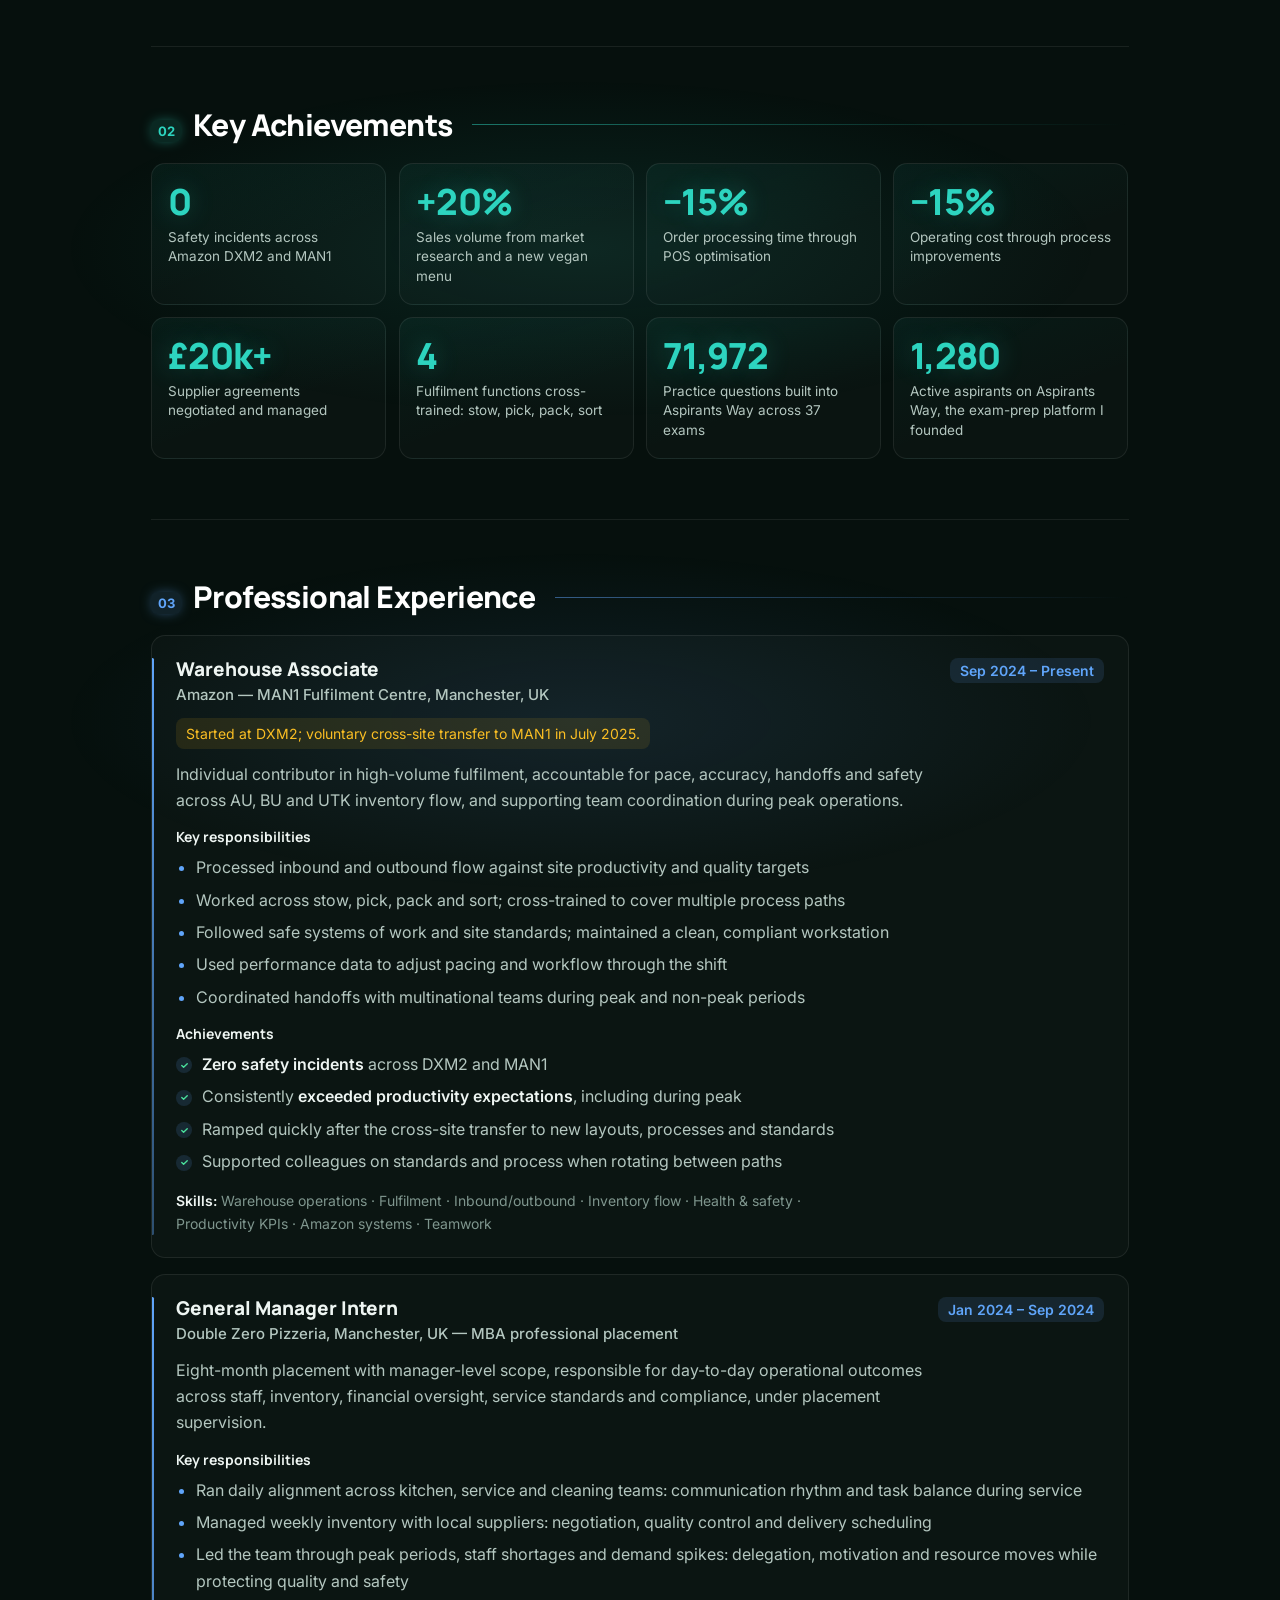
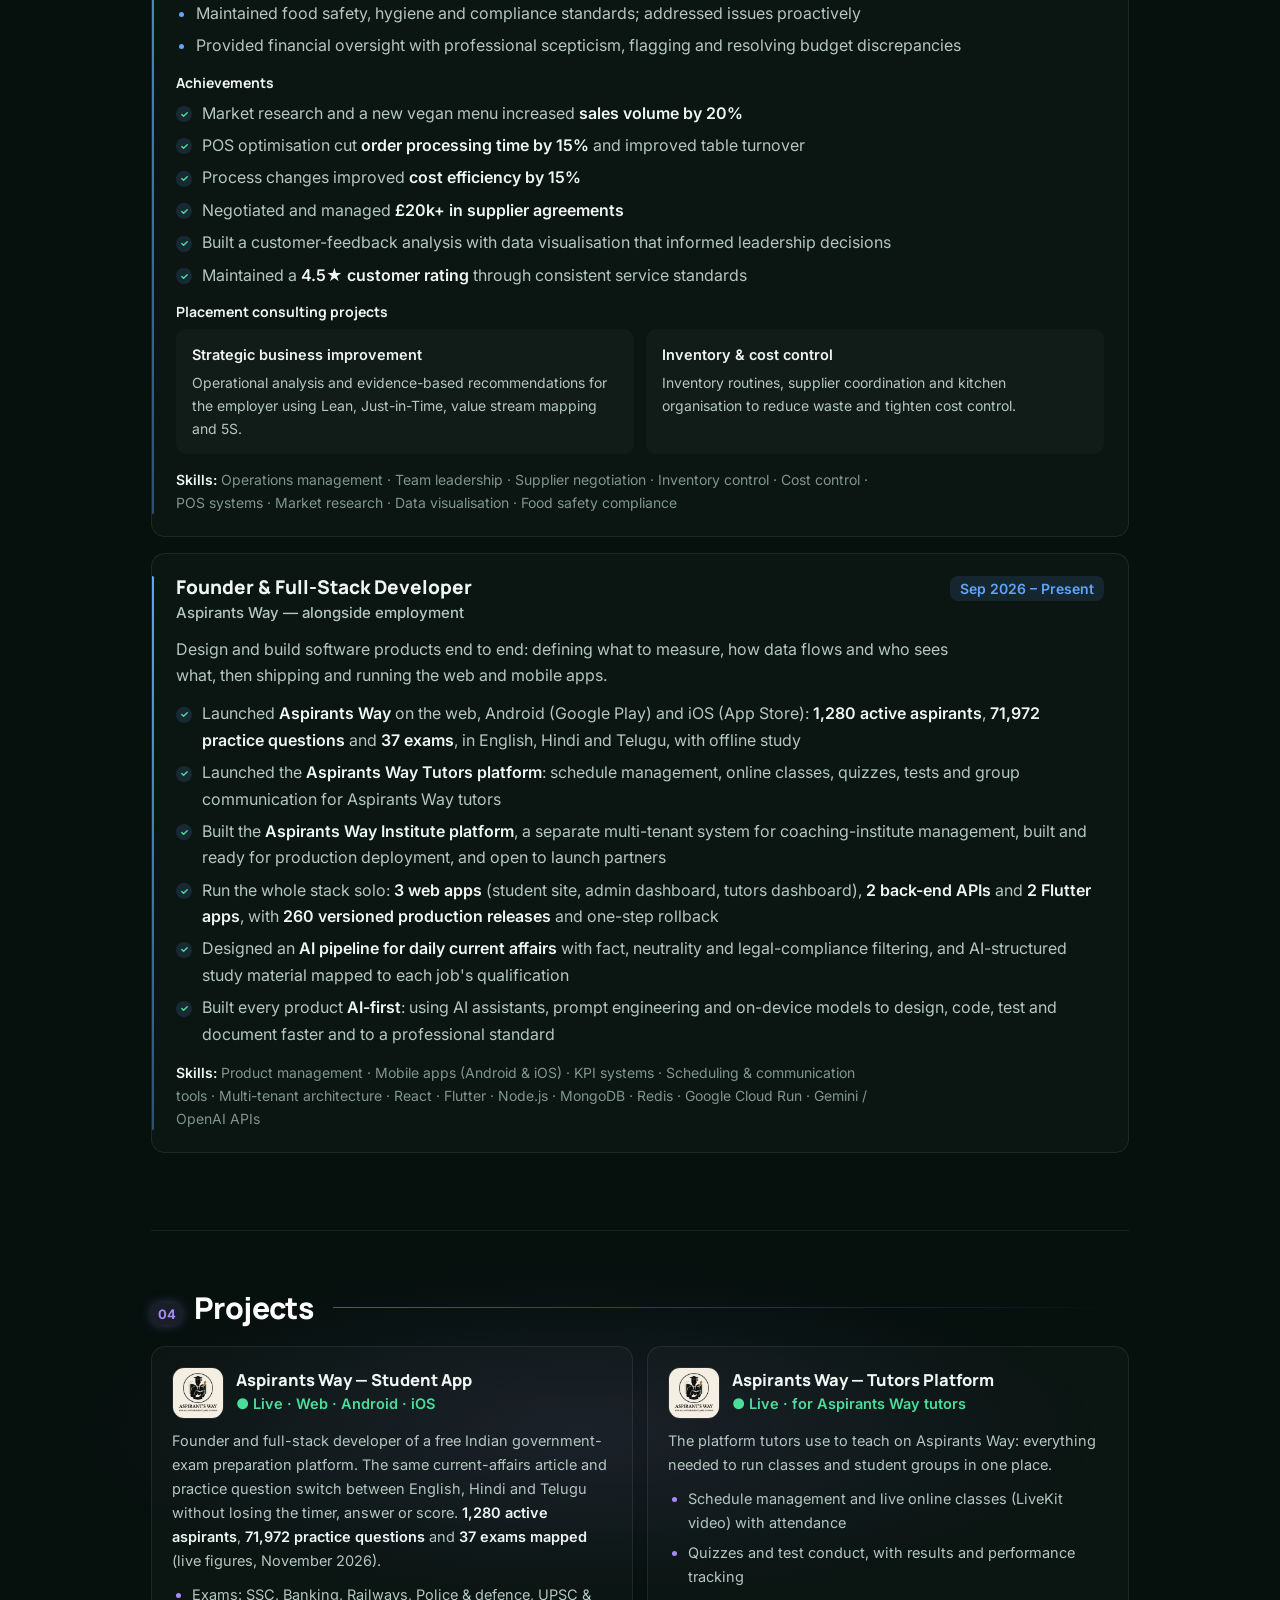
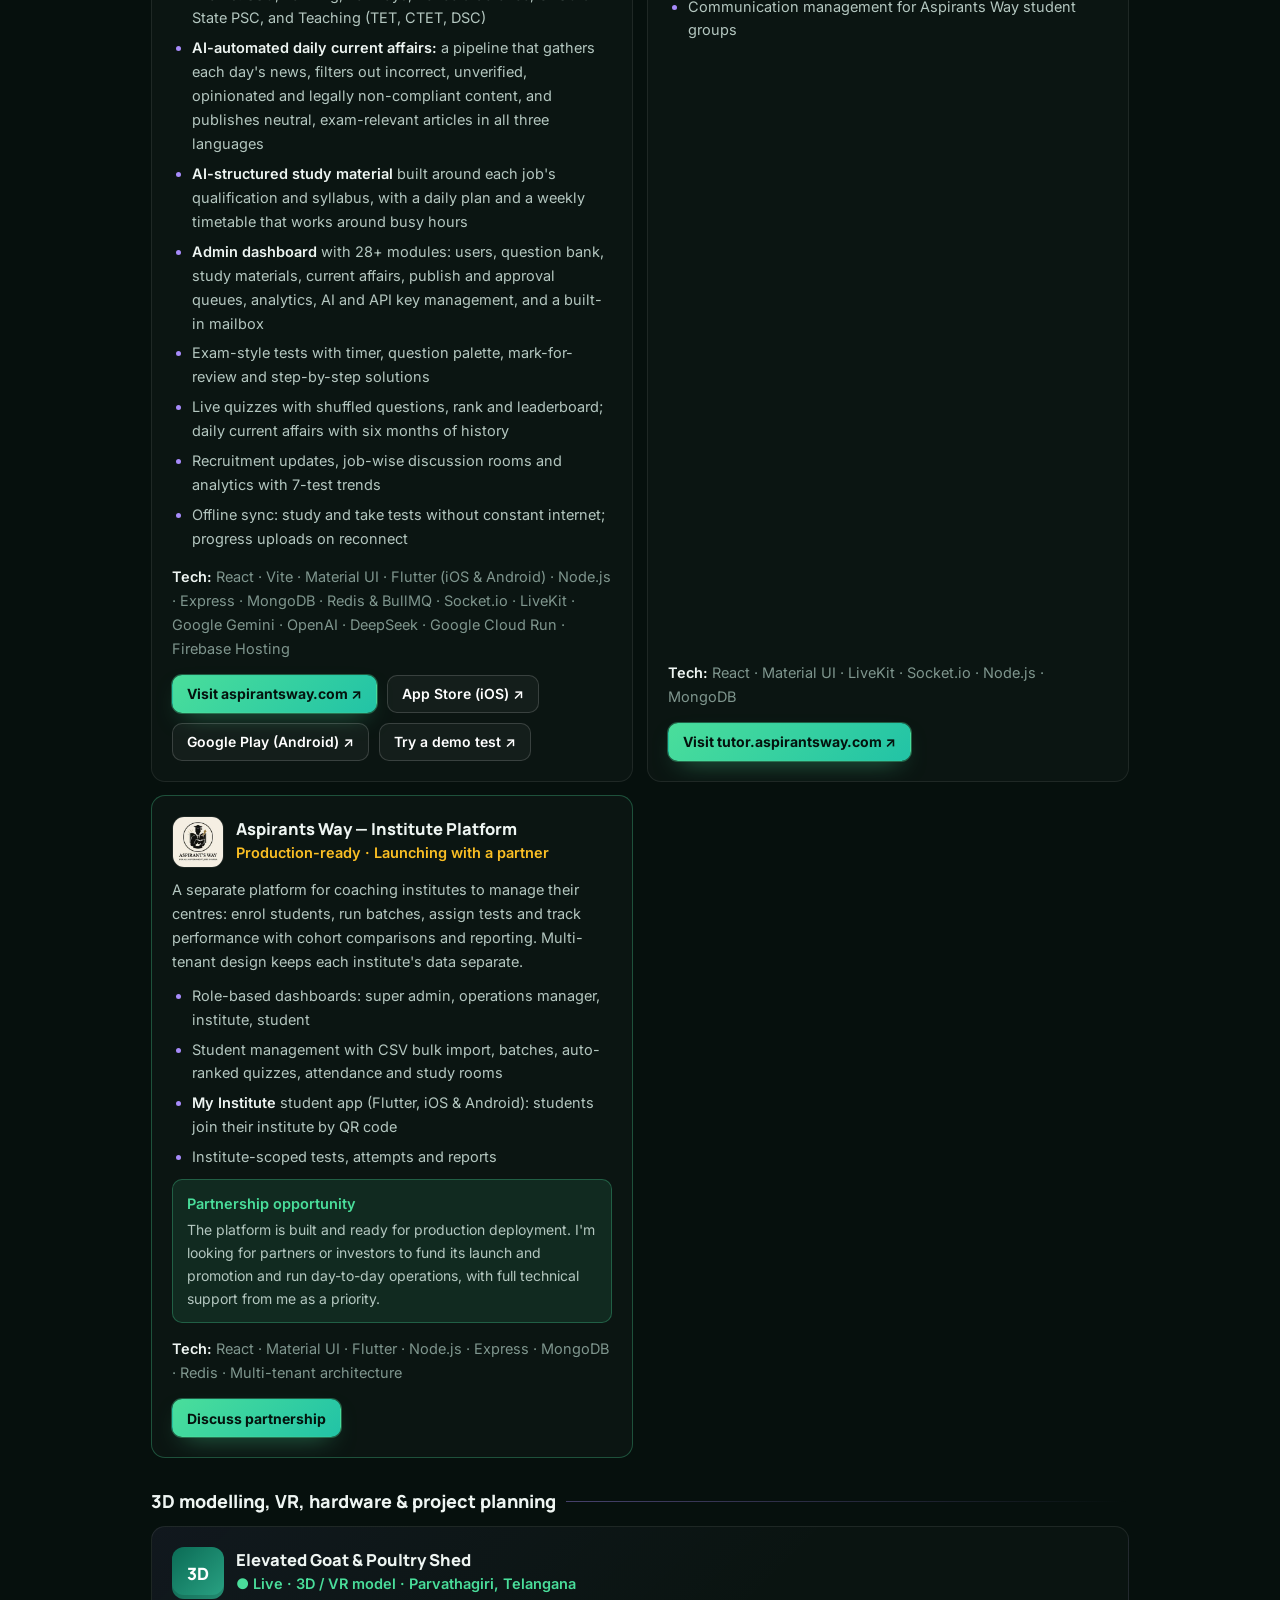
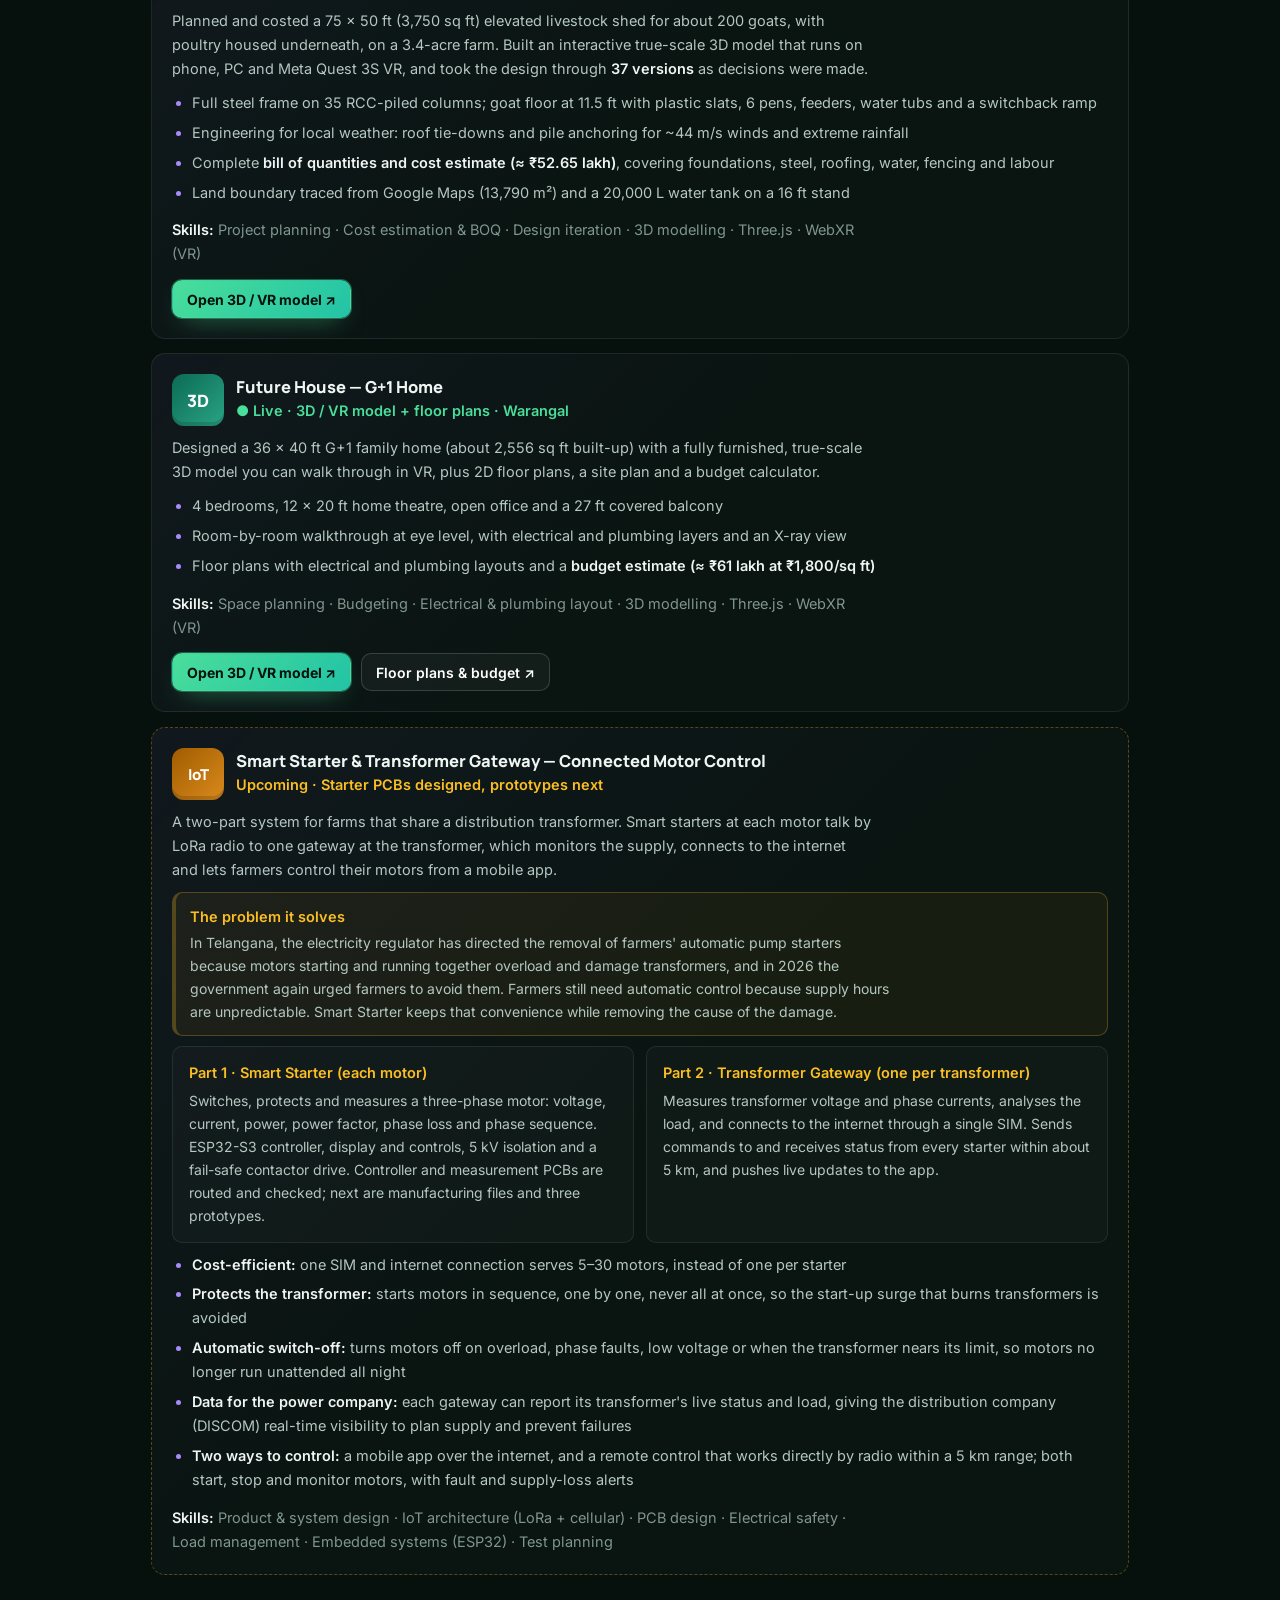
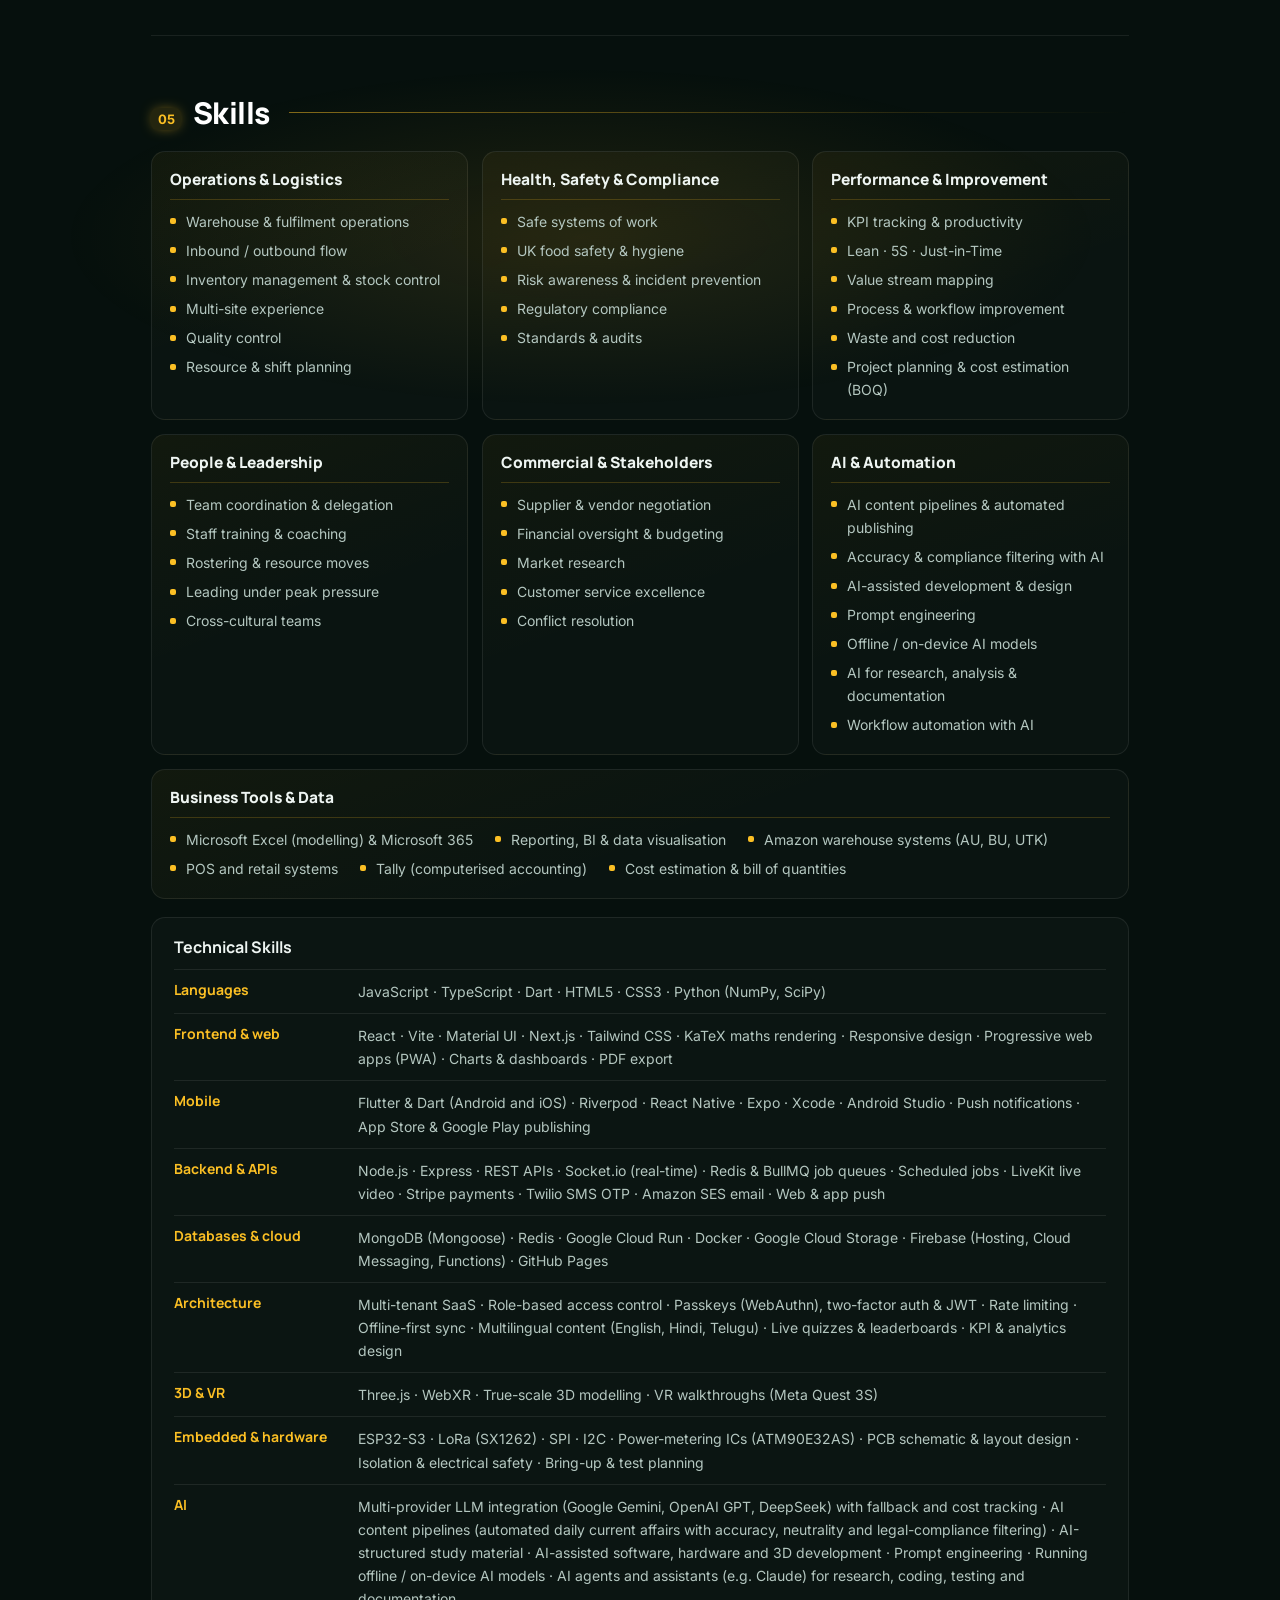
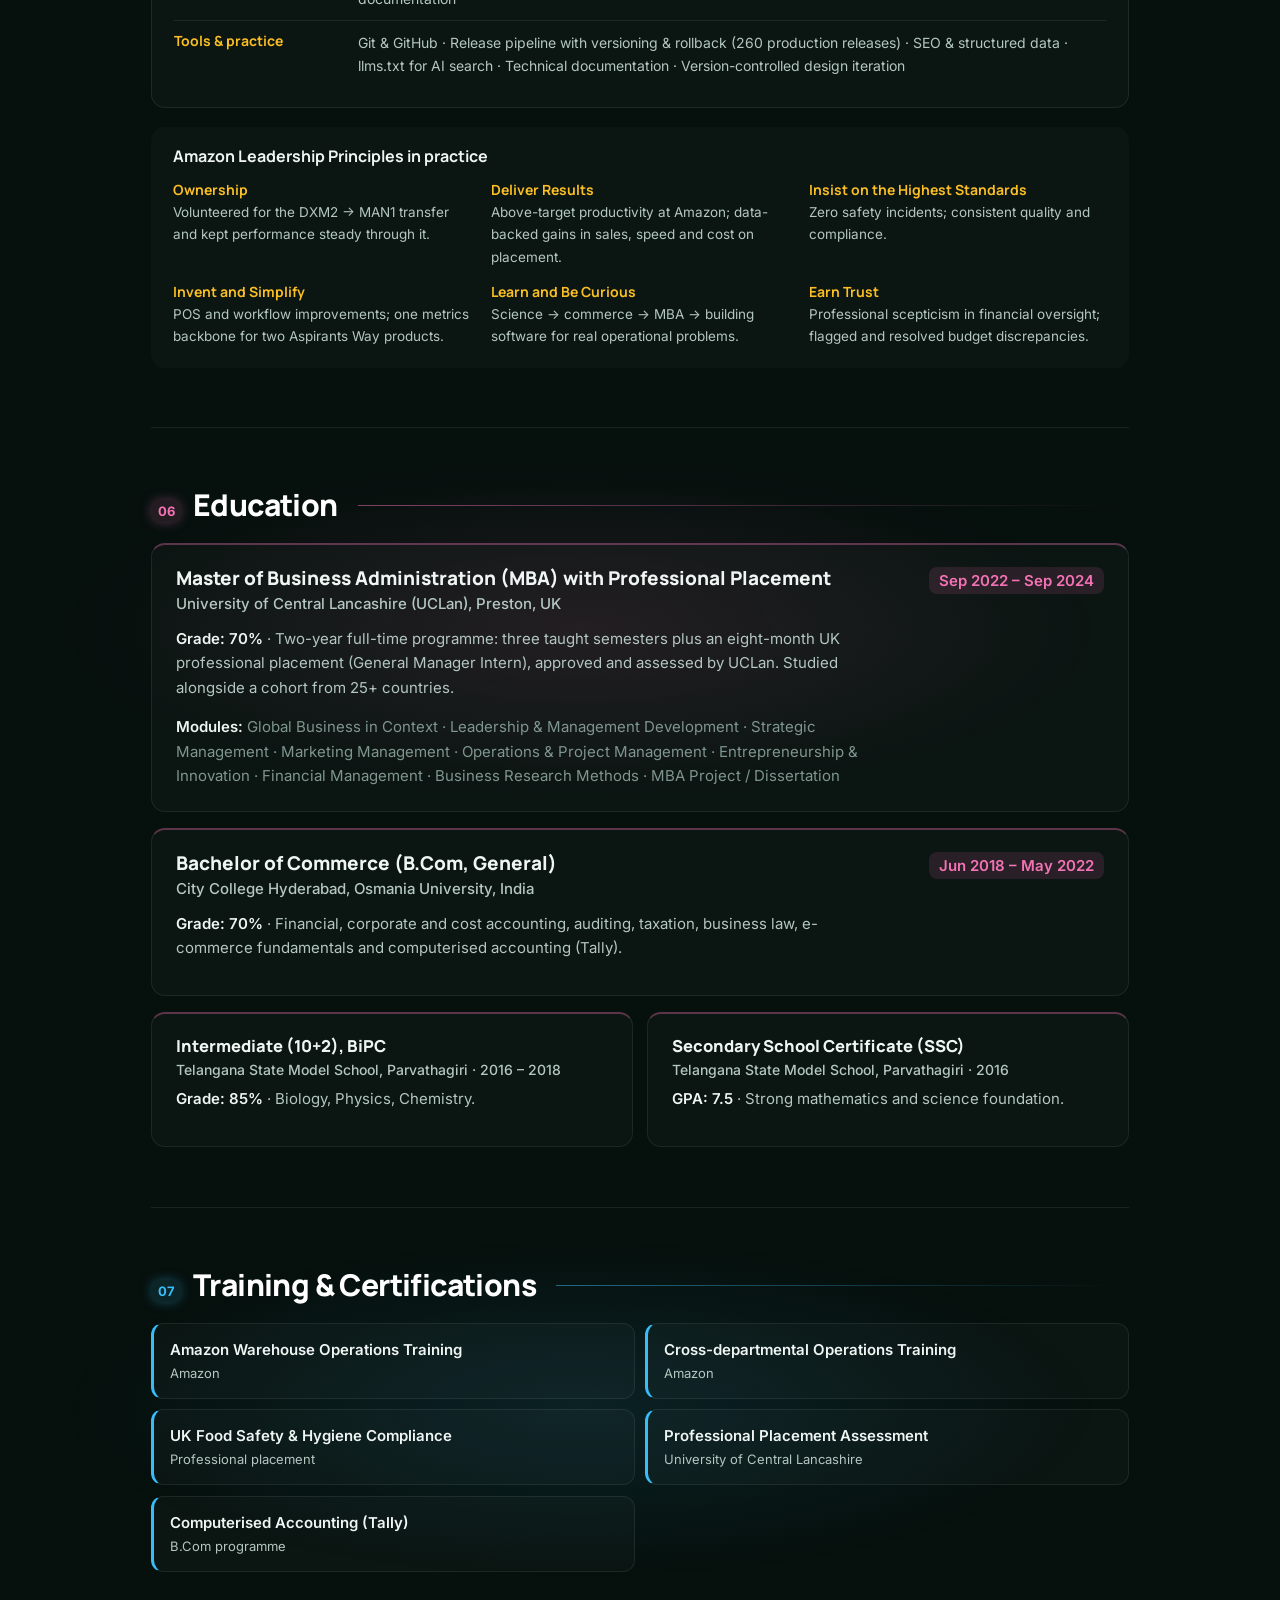
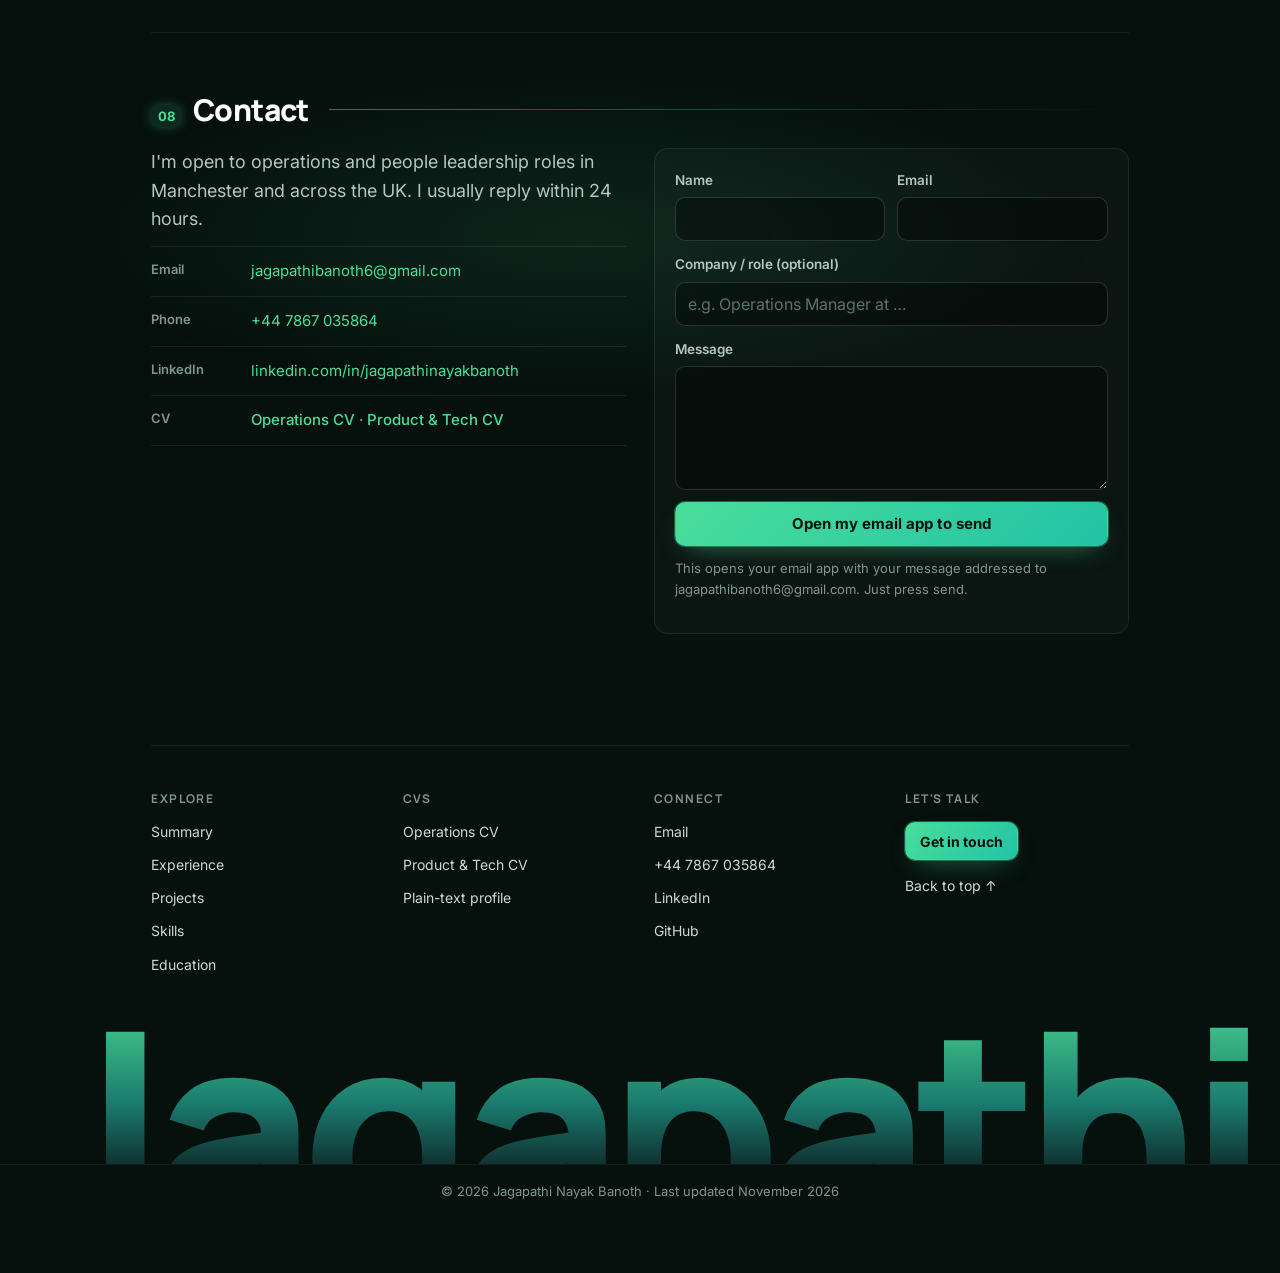
==== commit 9c5d3f9b: "Compact footer: link columns, giant name, centred copyright Co-Authored-By: Claude Opus 5.5 <noreply" ====
--- a/index.html
+++ b/index.html
@@ -24,7 +24,7 @@
 <link rel="preconnect" href="https://fonts.googleapis.com">
 <link rel="preconnect" href="https://fonts.gstatic.com" crossorigin>
 <link href="https://fonts.googleapis.com/css2?family=Manrope:wght@600;700;800&family=Inter:wght@400;500;600&display=swap" rel="stylesheet">
-<link rel="stylesheet" href="styles.css?v=13.4">
+<link rel="stylesheet" href="styles.css?v=13.5">
 
 <script type="application/ld+json">
 {
@@ -482,12 +482,6 @@
 
     <footer class="foot">
       <div class="ft-top">
-        <div class="ft-brand">
-          <a href="#top" class="ft-name">Jagapathi <span>Nayak Banoth</span></a>
-          <p class="ft-tag">Operations leader · Product founder · AI-first builder</p>
-          <p class="ft-loc">Manchester, UK · Open to operations management roles</p>
-          <a class="btn btn-primary btn-sm" href="#contact">Get in touch</a>
-        </div>
         <nav class="ft-col" aria-label="Footer sections">
           <h3>Explore</h3>
           <a href="#summary">Summary</a><a href="#experience">Experience</a><a href="#projects">Projects</a><a href="#skills">Skills</a><a href="#education">Education</a>
@@ -500,12 +494,14 @@
           <h3>Connect</h3>
           <a href="mailto:jagapathibanoth6@gmail.com">Email</a><a href="tel:+447867035864">+44 7867 035864</a><a href="https://www.linkedin.com/in/jagapathinayakbanoth" target="_blank" rel="noopener">LinkedIn</a><a href="https://github.com/jagapathibanoth6-dotcom" target="_blank" rel="noopener">GitHub</a>
         </div>
-      </div>
-      <div class="ft-bottom">
-        <p>© <span id="year">2026</span> Jagapathi Nayak Banoth · Last updated November 2026</p>
-        <a href="#top" class="ft-up">Back to top ↑</a>
+        <div class="ft-col ft-cta">
+          <h3>Let's talk</h3>
+          <a class="btn btn-primary btn-sm" href="#contact">Get in touch</a>
+          <a href="#top" class="ft-up">Back to top ↑</a>
+        </div>
       </div>
       <div class="ft-giant" aria-hidden="true"><span id="ftGiant">Jagapathi</span></div>
+      <p class="ft-copy">© <span id="year">2026</span> Jagapathi Nayak Banoth · Last updated November 2026</p>
     </footer>
   </main>
 </div>
--- a/styles.css
+++ b/styles.css
@@ -614,3 +614,13 @@
   background:linear-gradient(180deg,rgba(74,222,155,.9) 0%,rgba(45,212,191,.55) 40%,rgba(96,165,250,.08) 75%,transparent 100%);
   -webkit-background-clip:text;background-clip:text;color:transparent}
 @media print{.ft-giant{display:none}}
+/* ===== Footer v3: compact columns, giant name, centred copyright ===== */
+.foot{padding:40px 0 0}
+.ft-top{grid-template-columns:repeat(4,1fr);gap:28px}
+.ft-cta{align-items:flex-start}
+.ft-cta .btn{margin:2px 0 4px}
+.ft-giant{margin-top:36px;height:clamp(64px,12vw,210px);border-bottom:1px solid rgba(255,255,255,.06)}
+.ft-copy{text-align:center;color:var(--mute);font-size:13px;margin:0;padding:16px 0 22px}
+@media(max-width:720px){.ft-top{grid-template-columns:1fr 1fr;gap:28px 20px}}
+@media print{.ft-top,.ft-giant{display:none!important}}
+.ft-col a.btn{color:#04120c;font-weight:700}.ft-col a.btn:hover{color:#04120c}
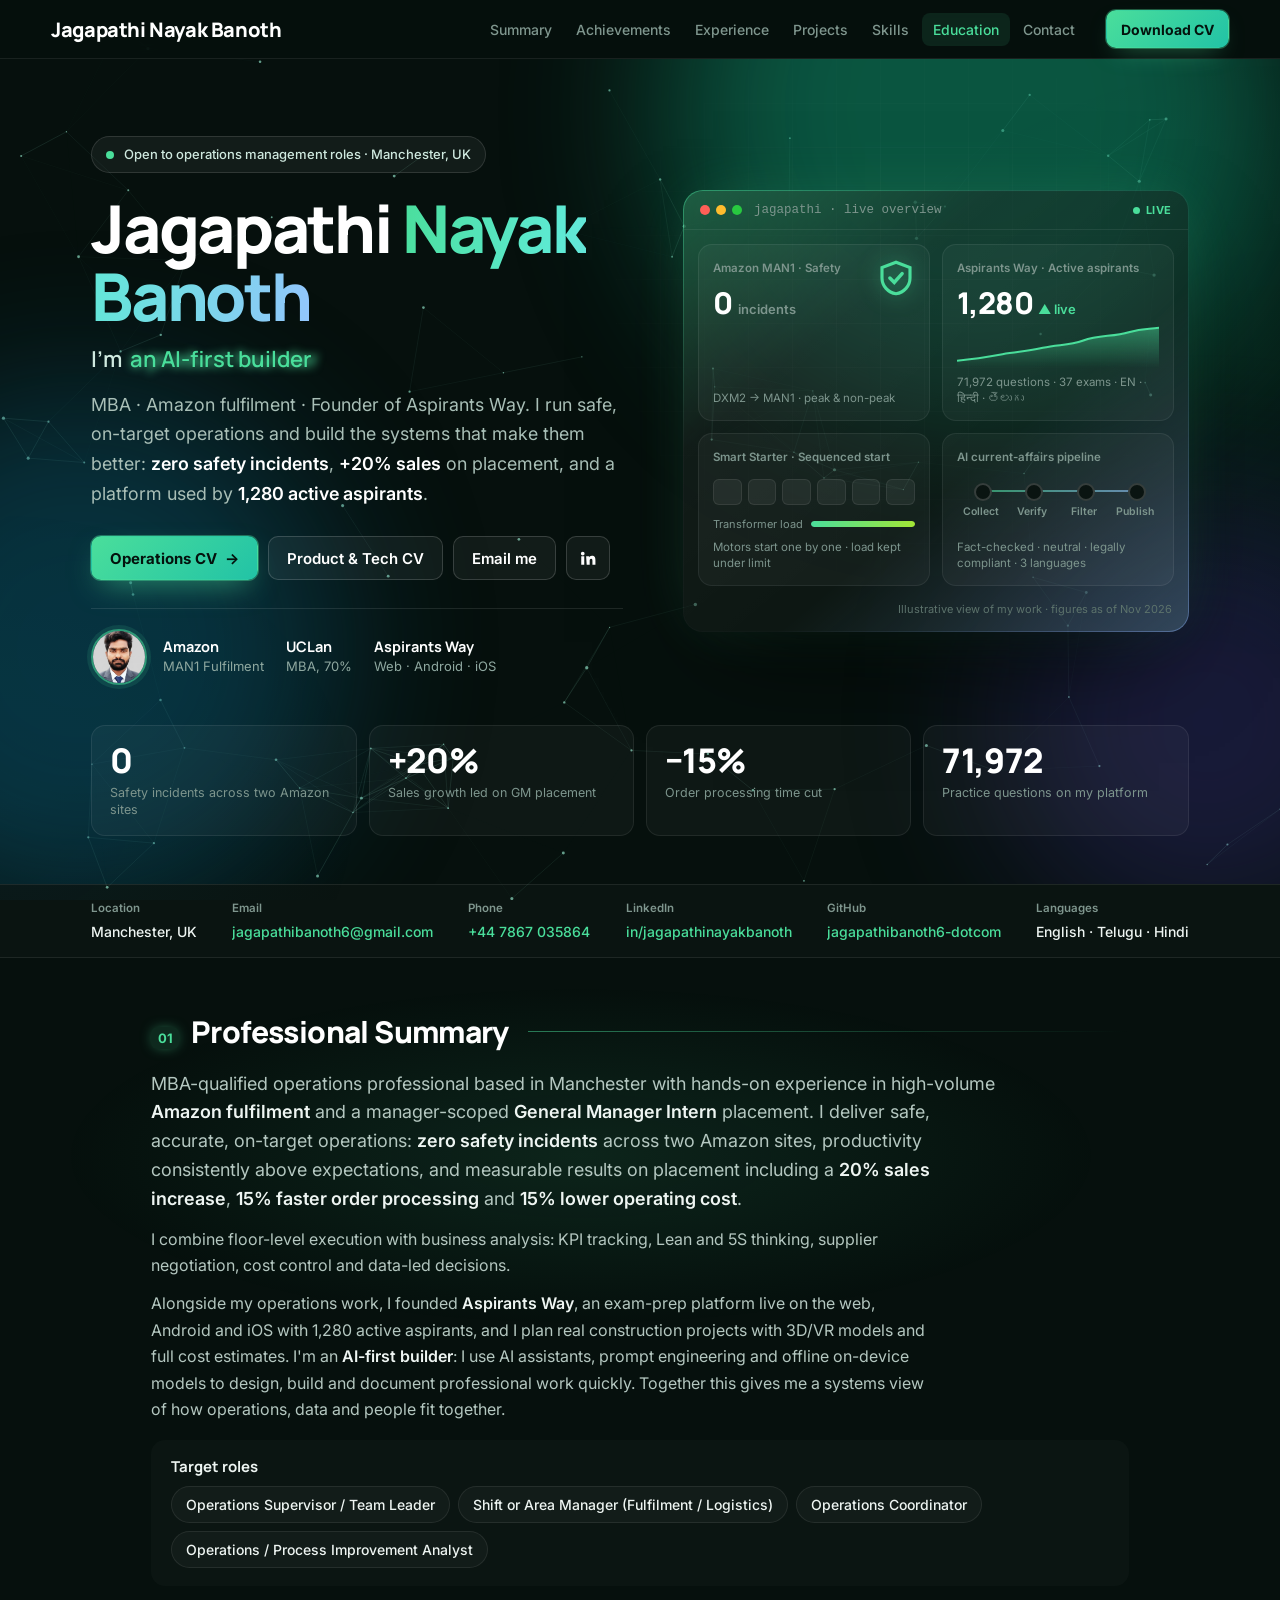
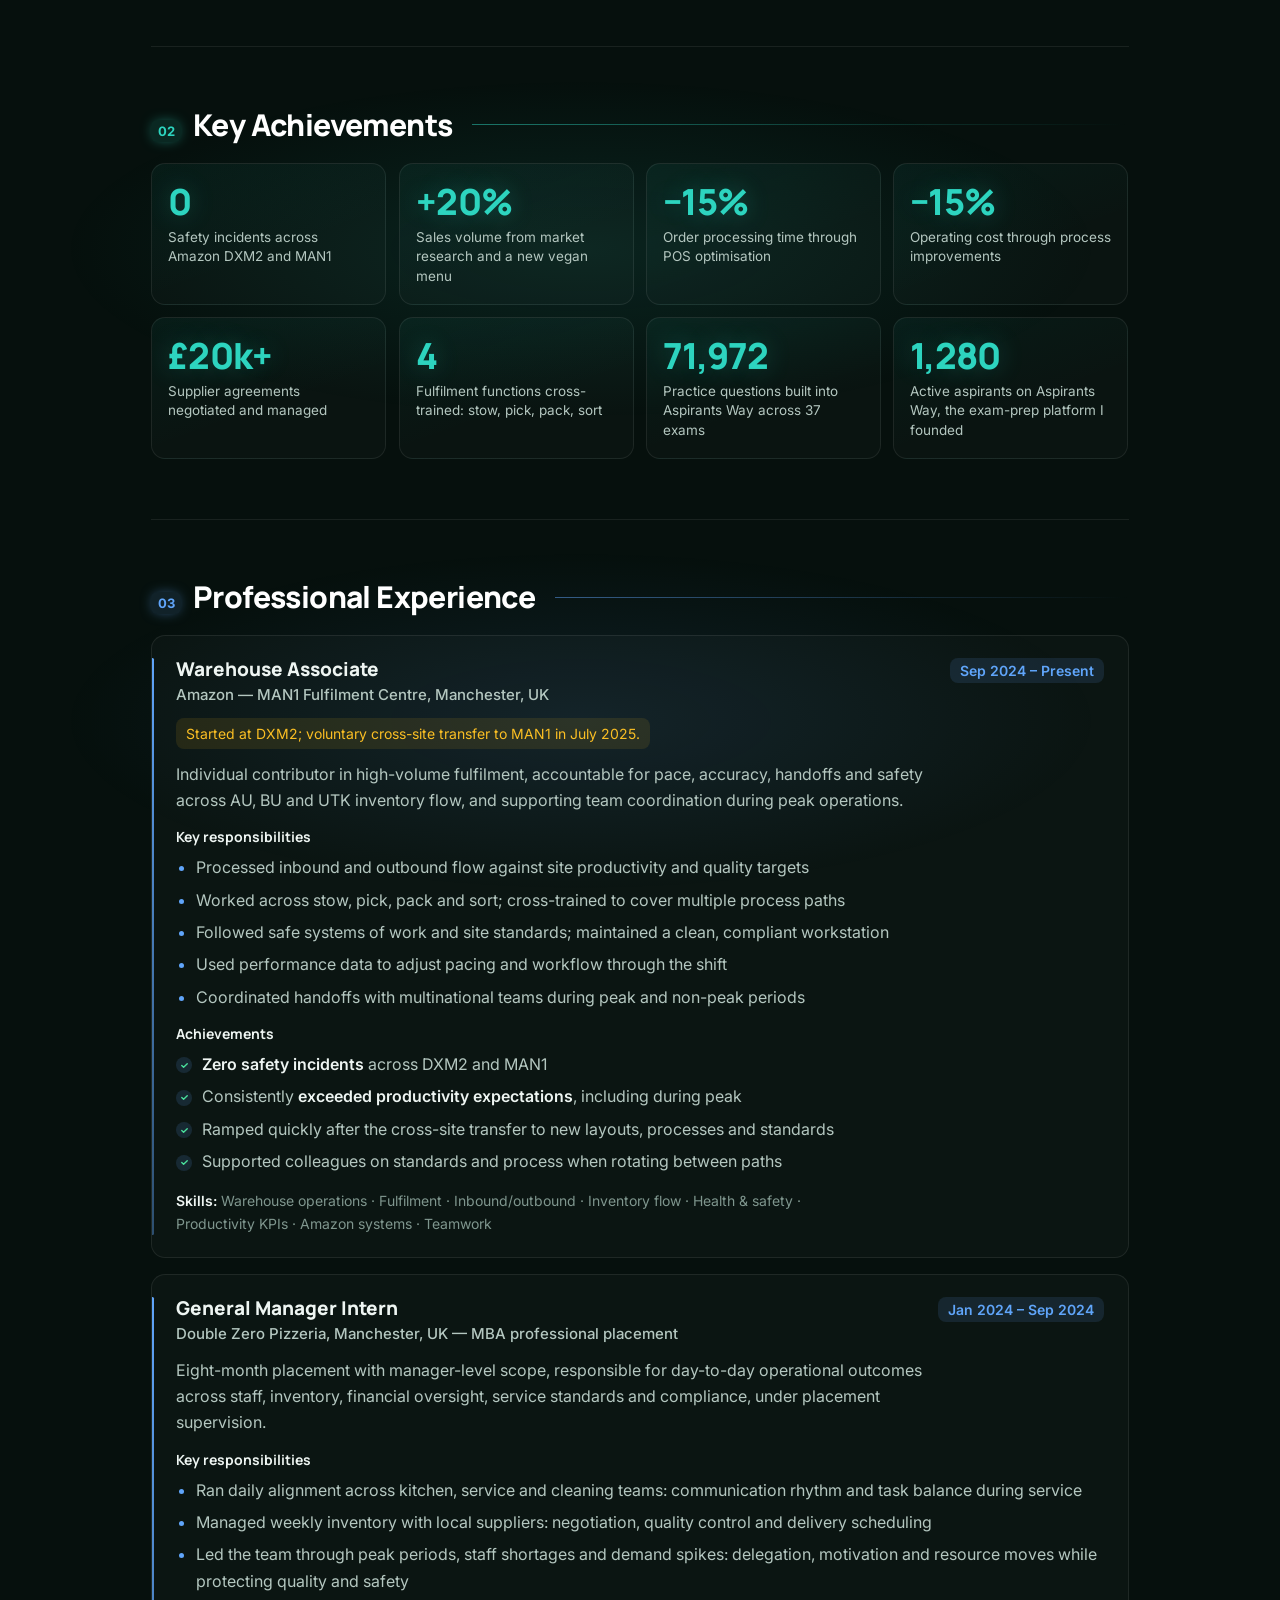
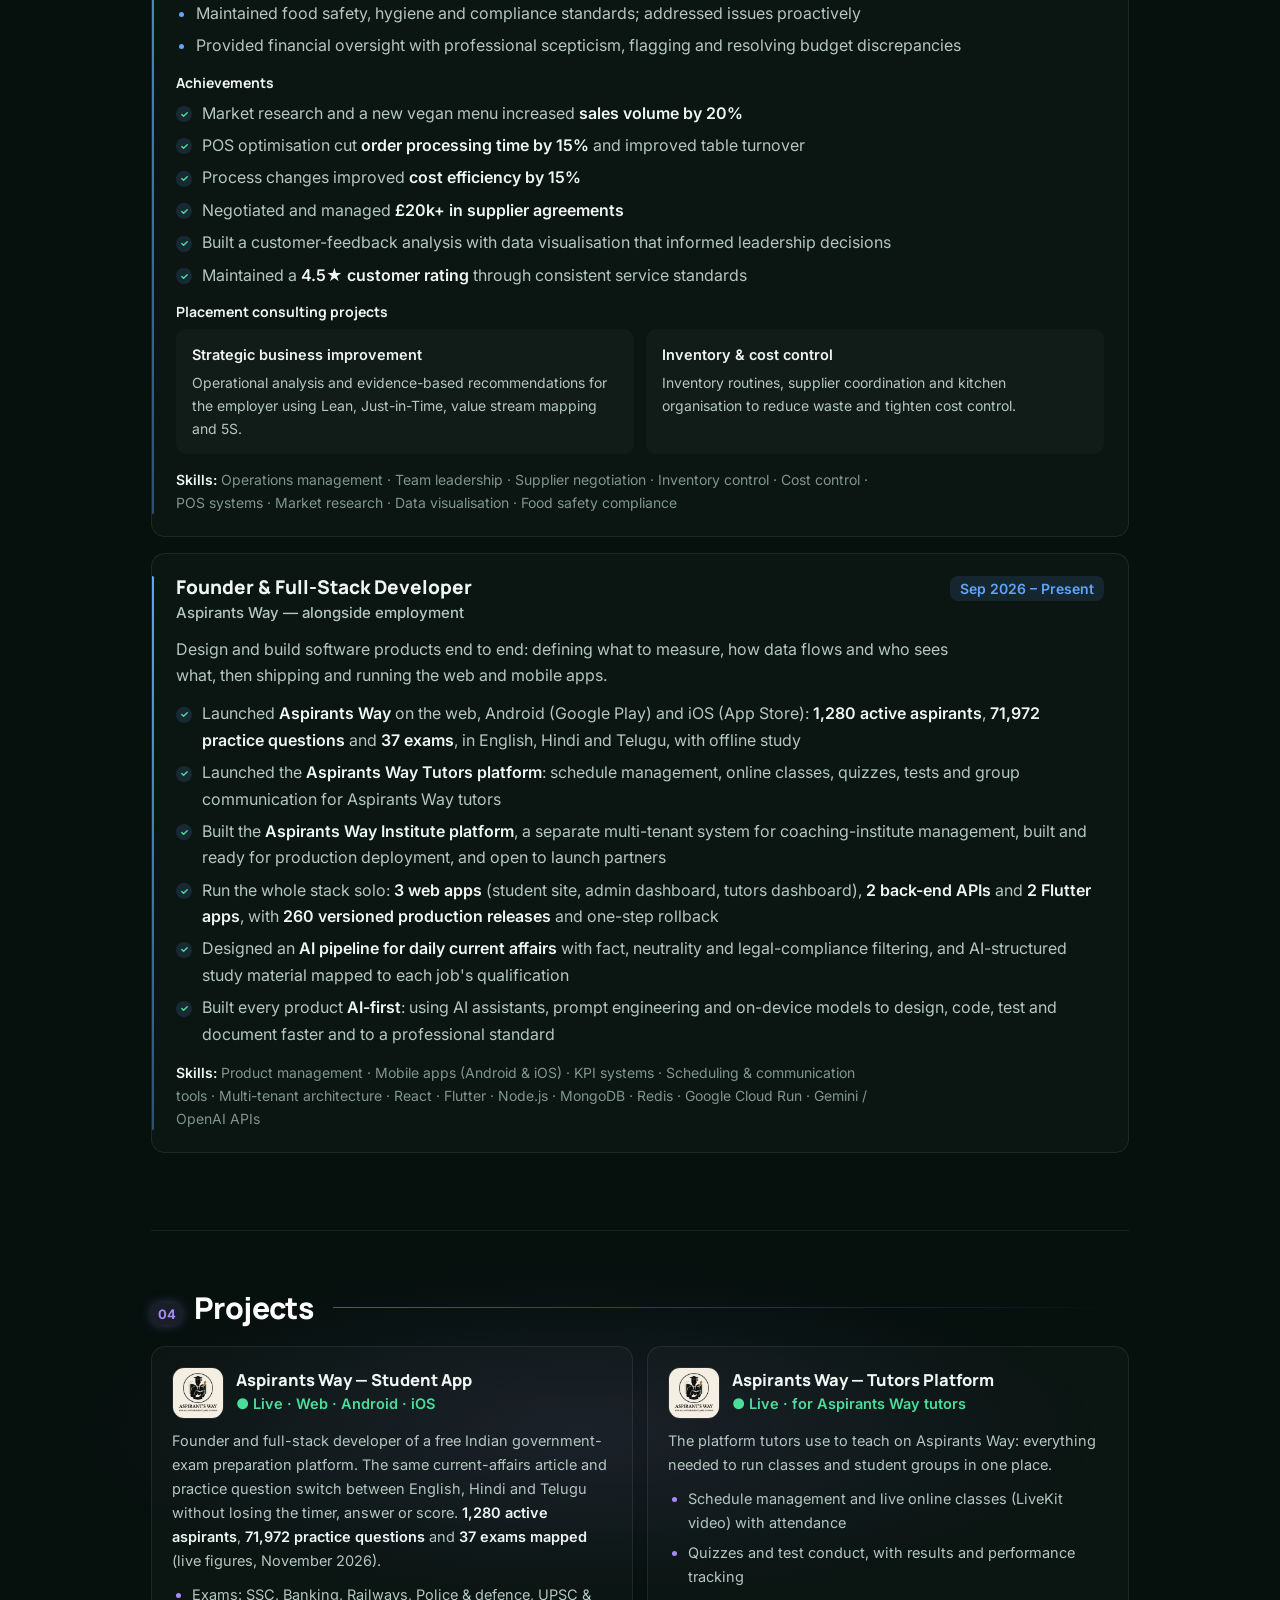
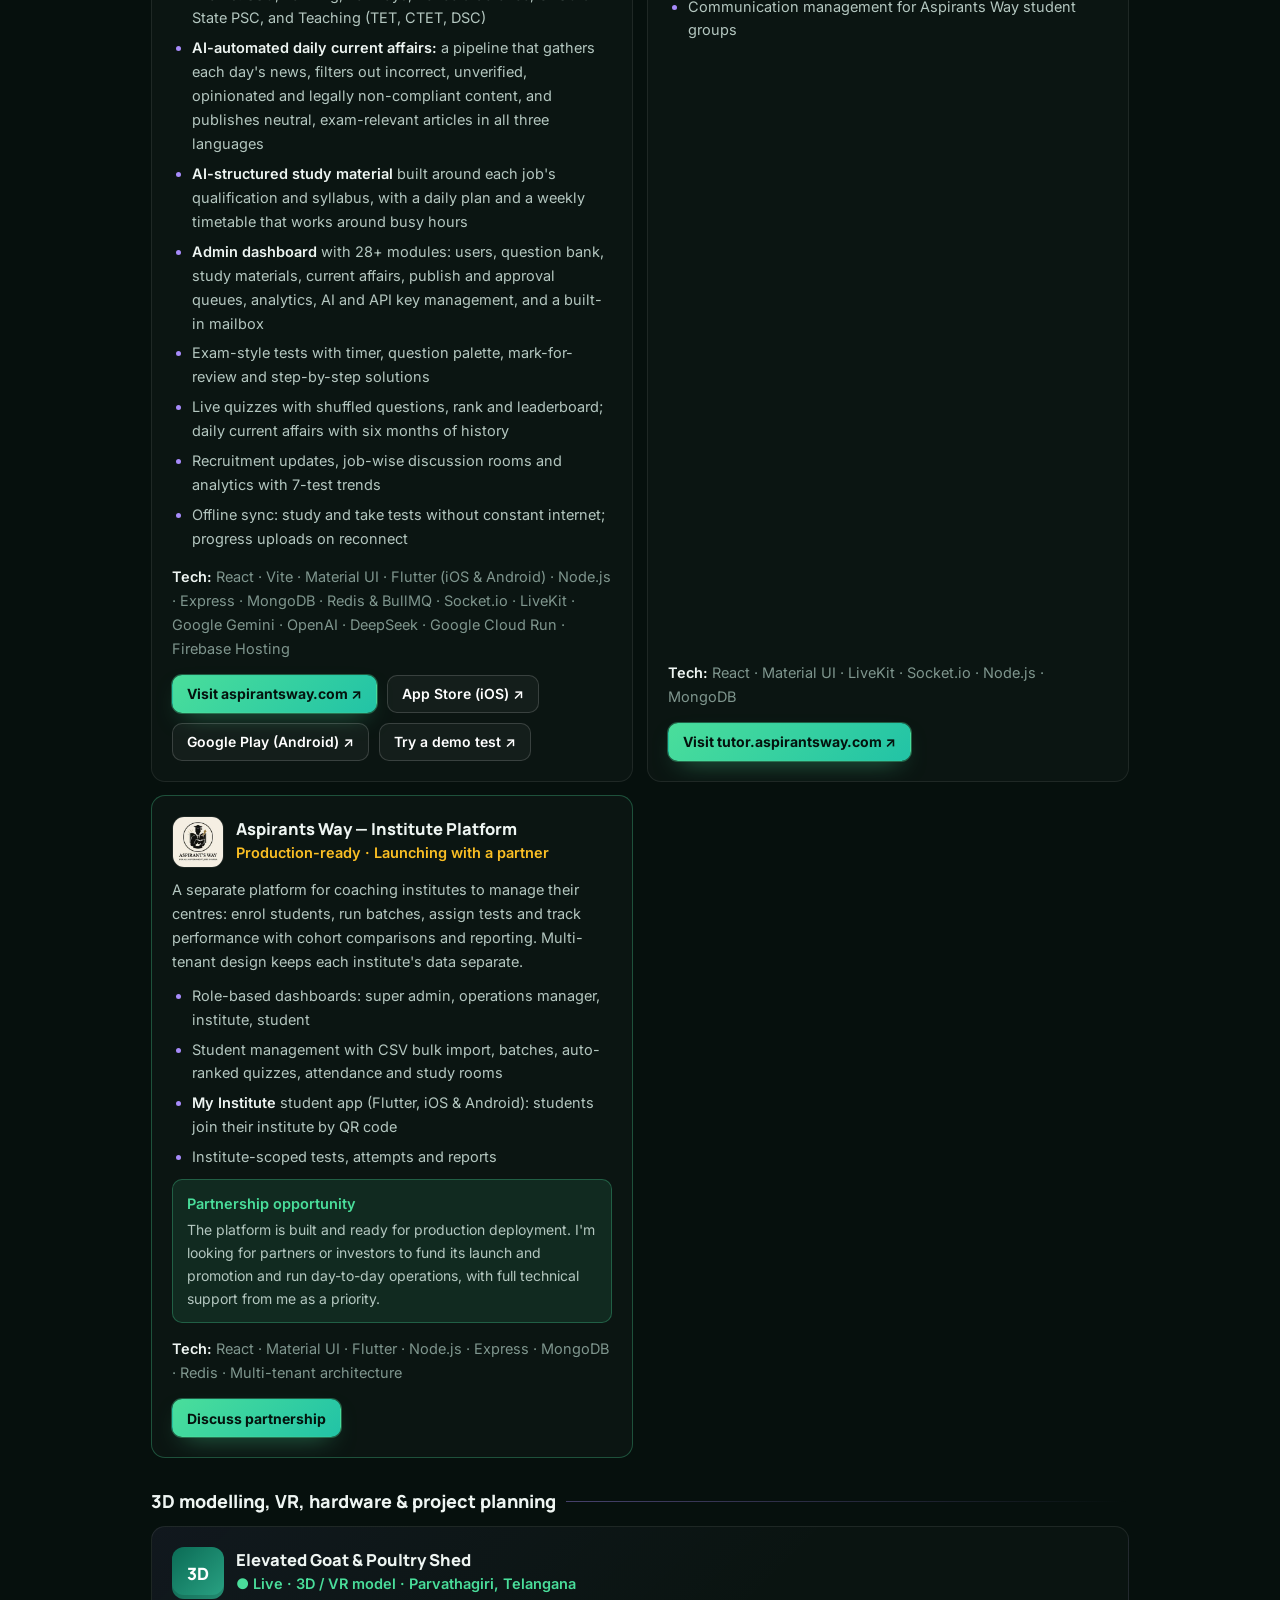
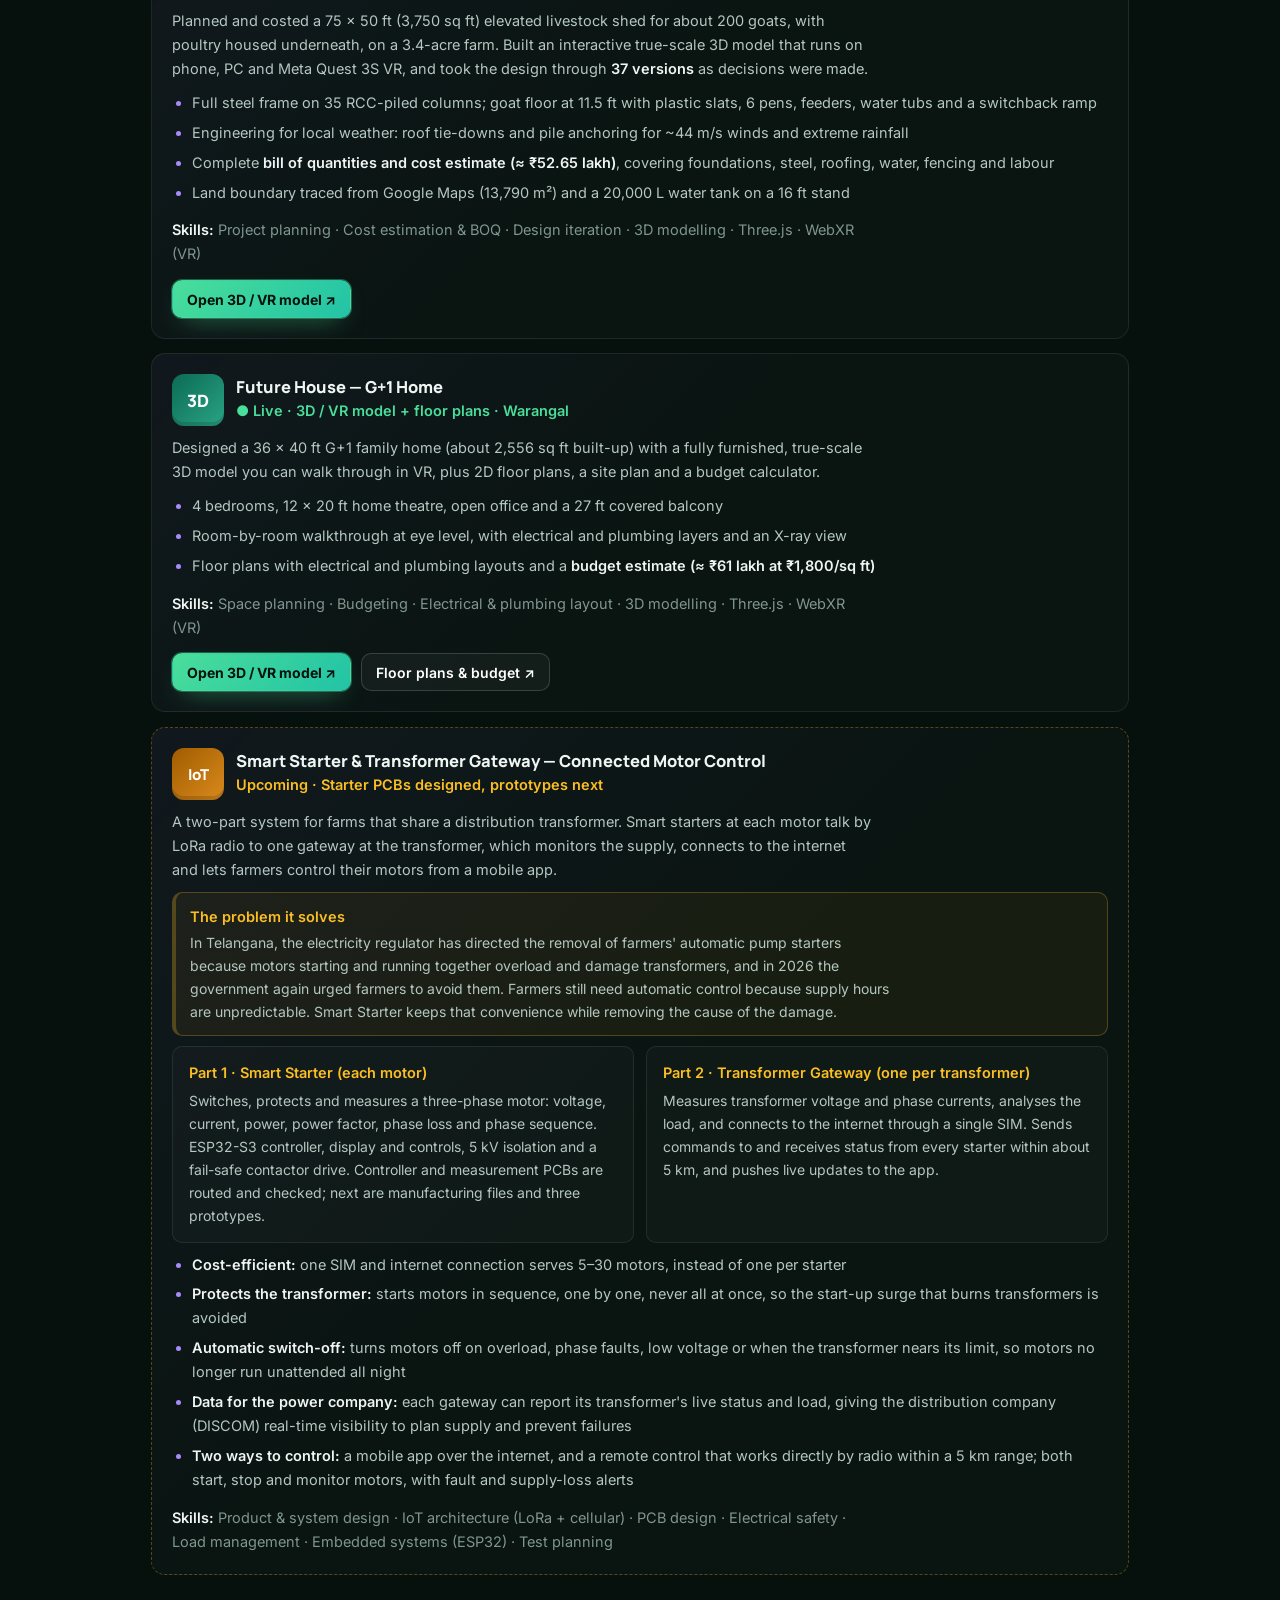
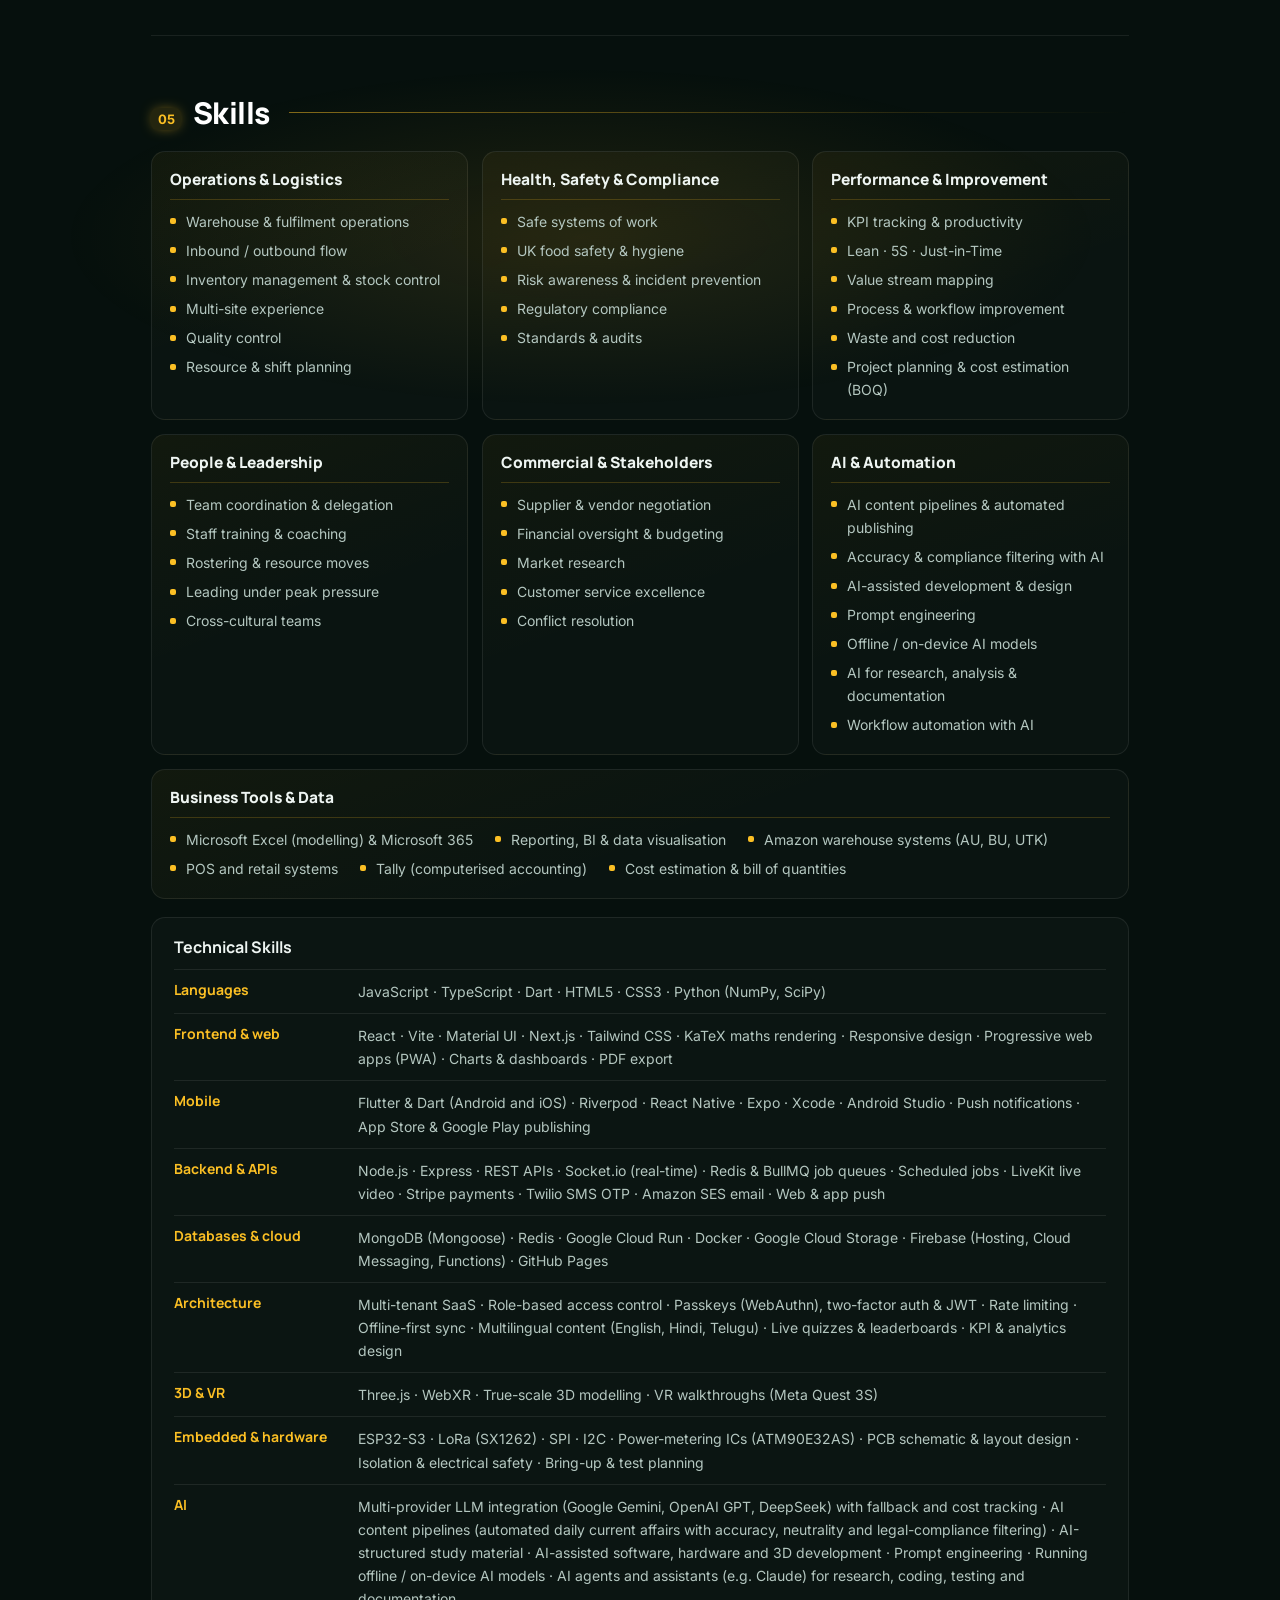
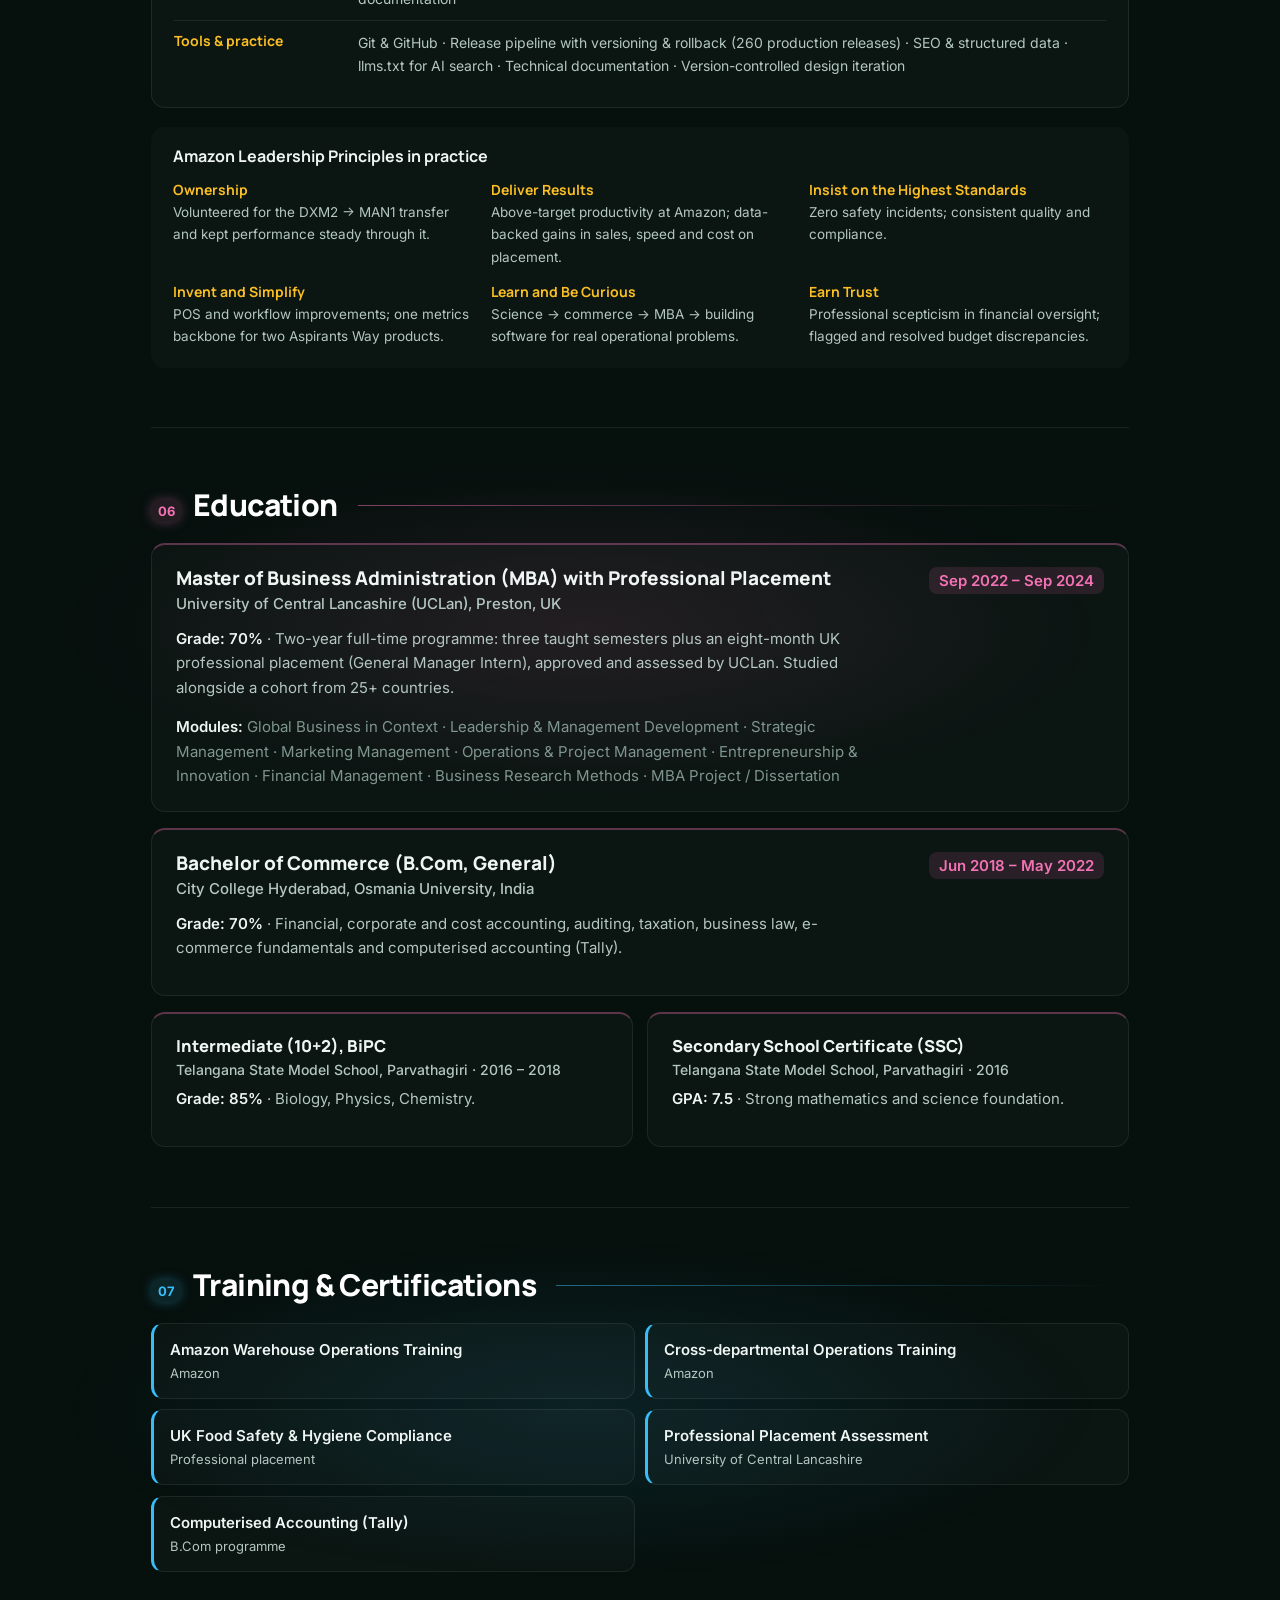
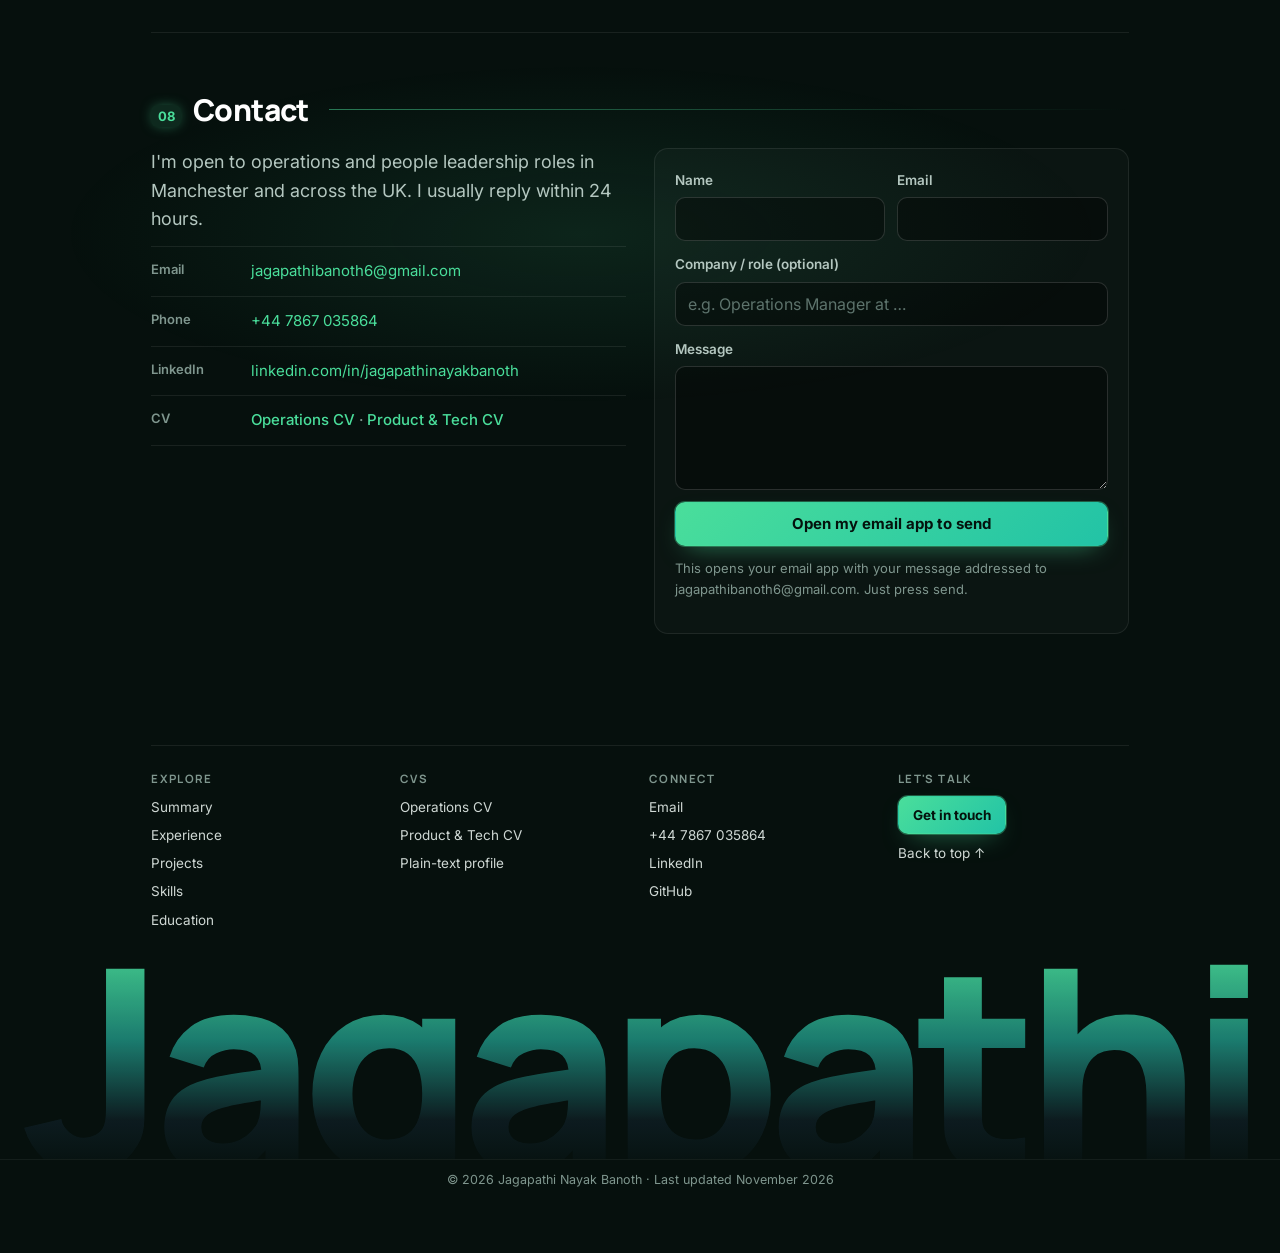
==== commit 5b14302e: "Show more of footer name; shorter footer Co-Authored-By: Claude Opus 5.5 <noreply@anthropic.com> Cla" ====
--- a/index.html
+++ b/index.html
@@ -24,7 +24,7 @@
 <link rel="preconnect" href="https://fonts.googleapis.com">
 <link rel="preconnect" href="https://fonts.gstatic.com" crossorigin>
 <link href="https://fonts.googleapis.com/css2?family=Manrope:wght@600;700;800&family=Inter:wght@400;500;600&display=swap" rel="stylesheet">
-<link rel="stylesheet" href="styles.css?v=13.5">
+<link rel="stylesheet" href="styles.css?v=13.6">
 
 <script type="application/ld+json">
 {
--- a/styles.css
+++ b/styles.css
@@ -624,3 +624,14 @@
 @media(max-width:720px){.ft-top{grid-template-columns:1fr 1fr;gap:28px 20px}}
 @media print{.ft-top,.ft-giant{display:none!important}}
 .ft-col a.btn{color:#04120c;font-weight:700}.ft-col a.btn:hover{color:#04120c}
+/* ===== Footer v3.1: less cut-off name, shorter footer ===== */
+.foot{padding:26px 0 0;margin-top:24px}
+.ft-top{gap:18px}
+.ft-col{gap:6px}
+.ft-col h3{margin:0 0 4px;font-size:11.5px}
+.ft-col a{font-size:13.5px}
+.ft-cta .btn{margin:0 0 2px}
+.ft-giant{margin-top:18px;height:clamp(66px,16.5vw,290px)}
+.ft-copy{padding:10px 0 14px;font-size:12.5px}
+@media(max-width:720px){.ft-top{gap:18px 16px}}
+@media(max-width:520px){.ft-top .ft-col:last-child{grid-column:auto}}
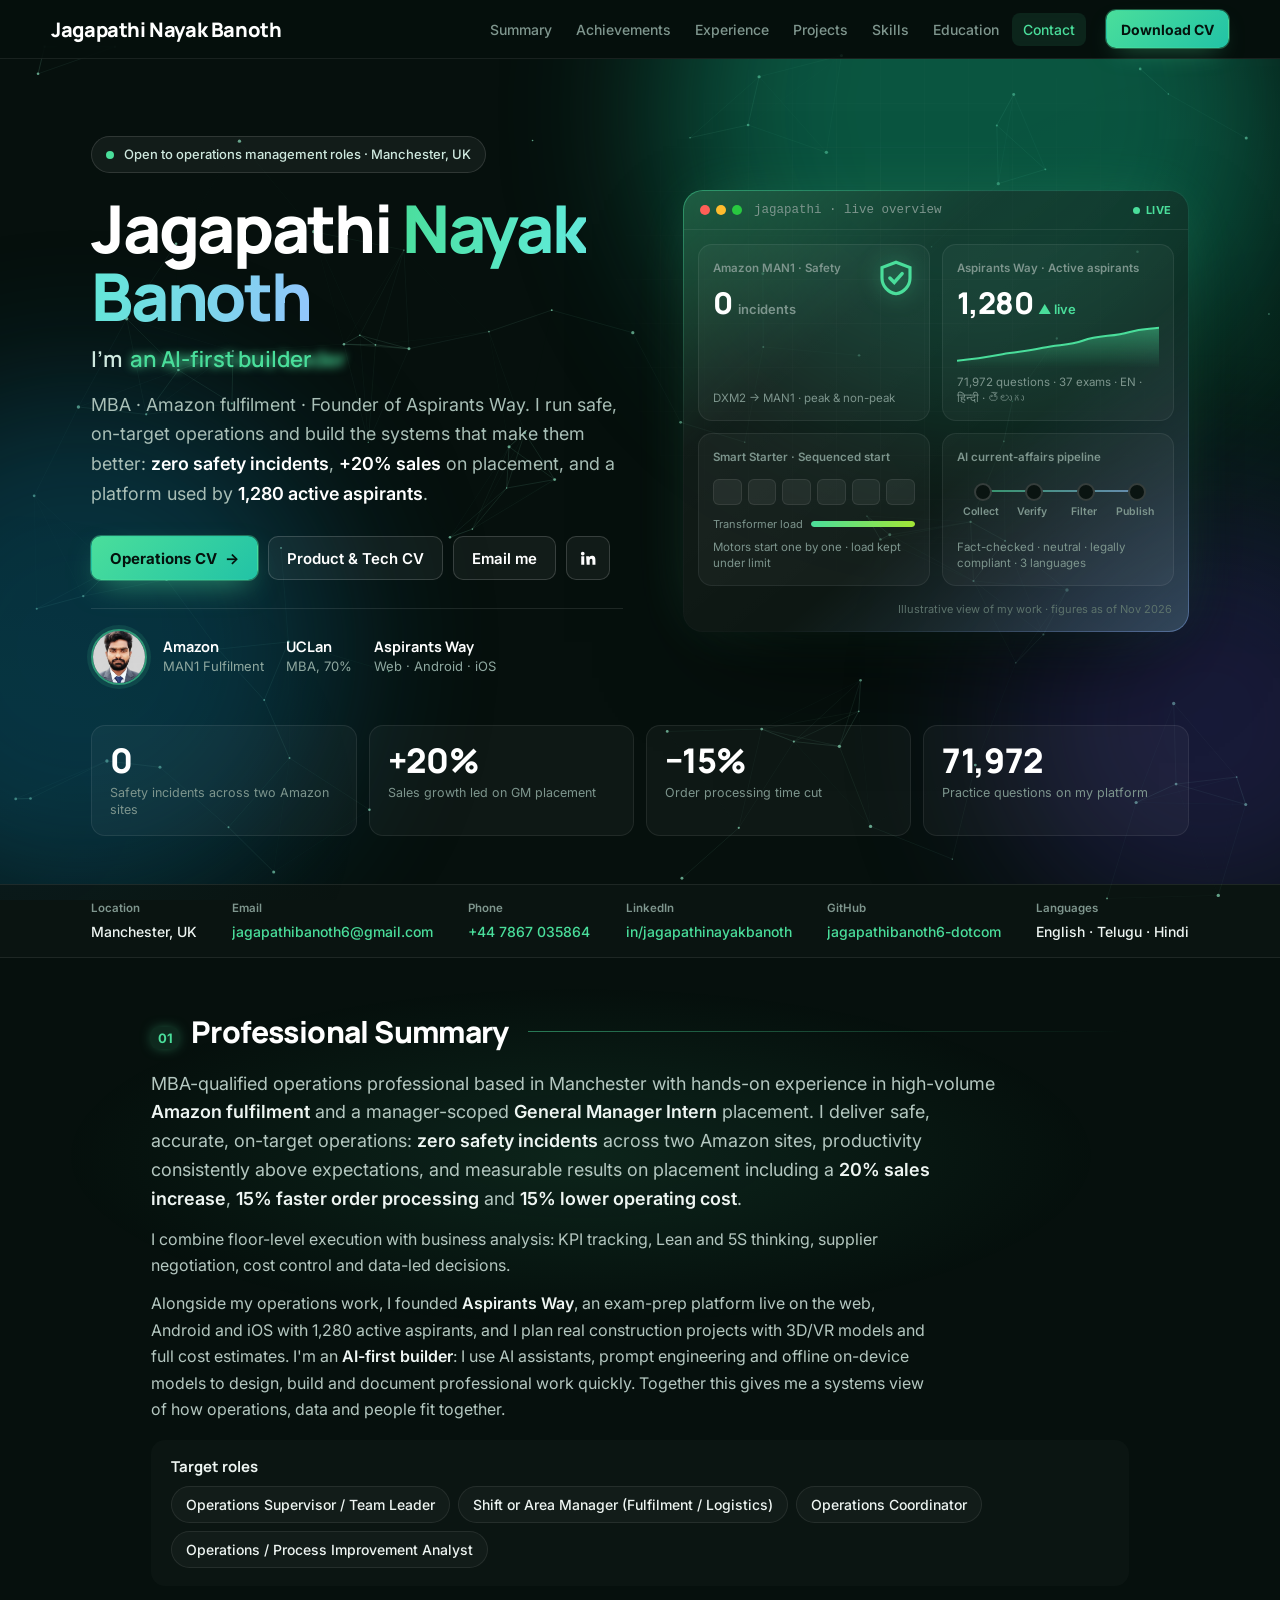
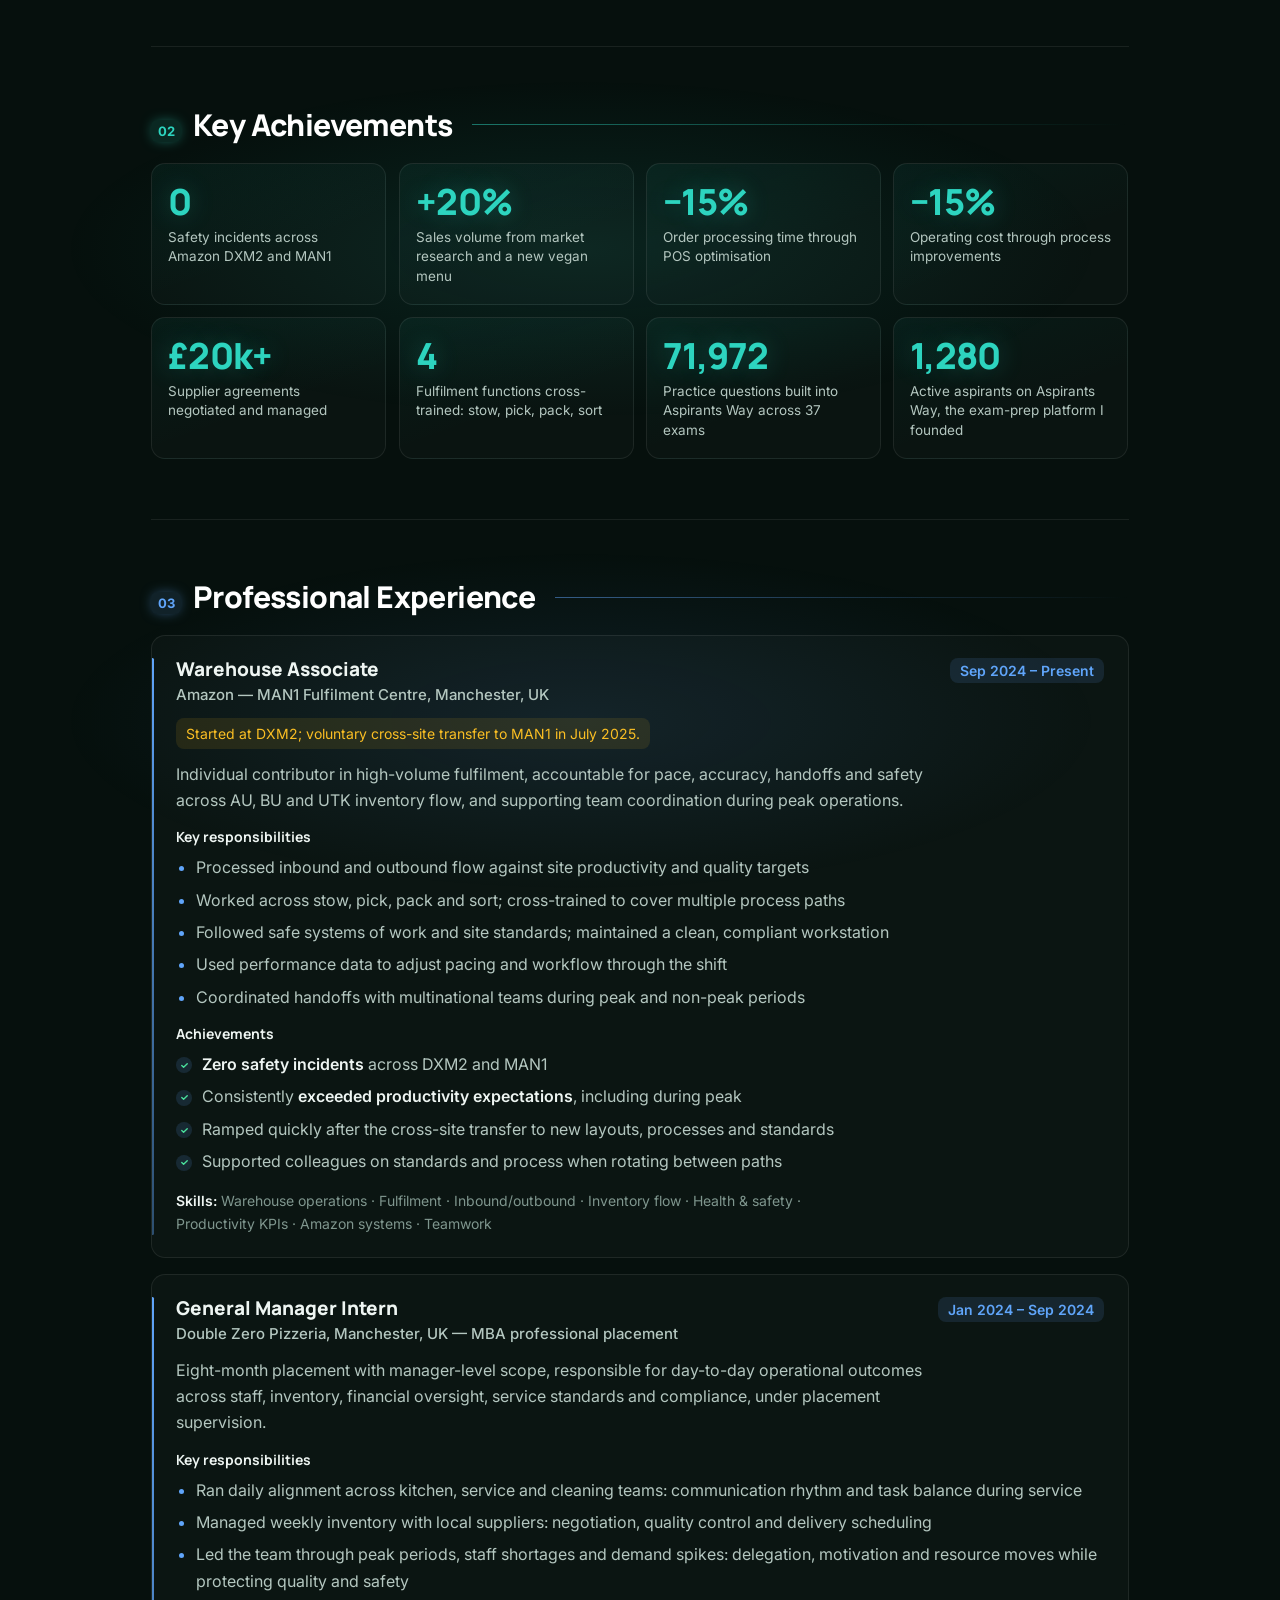
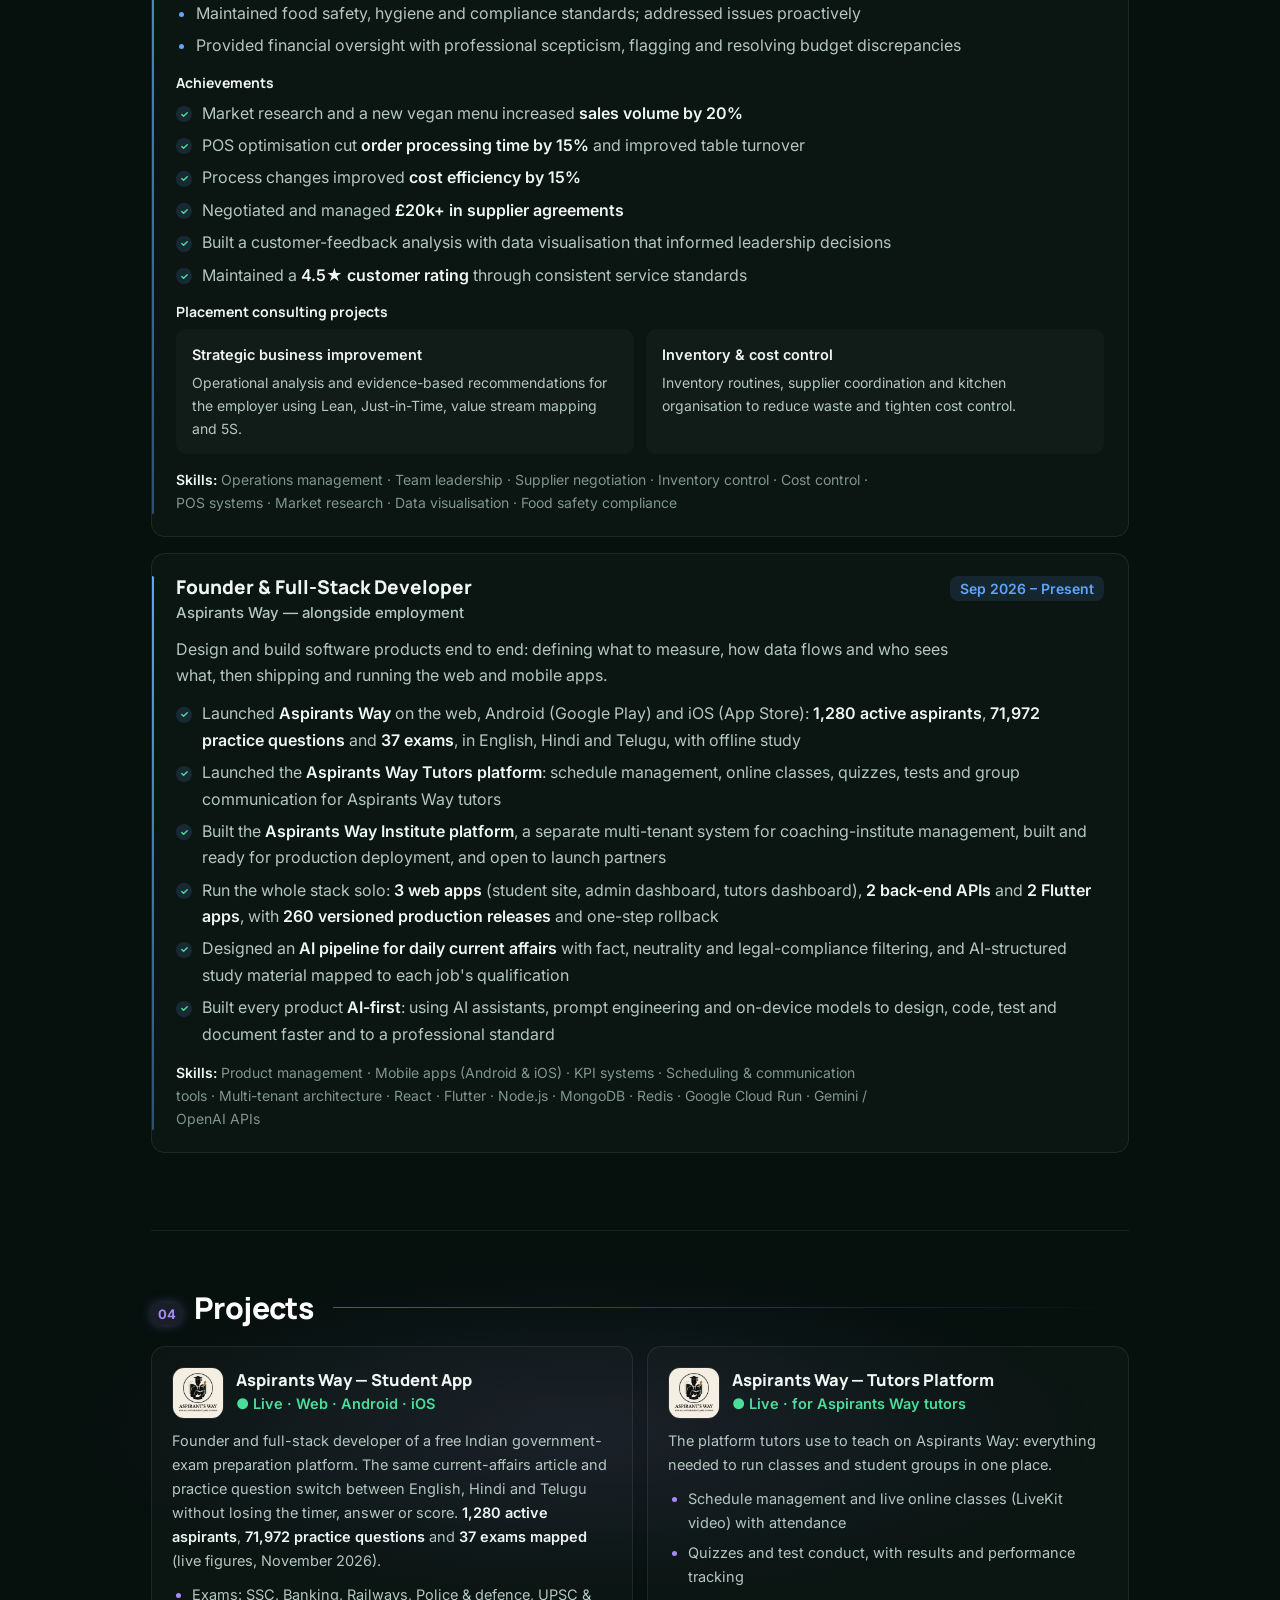
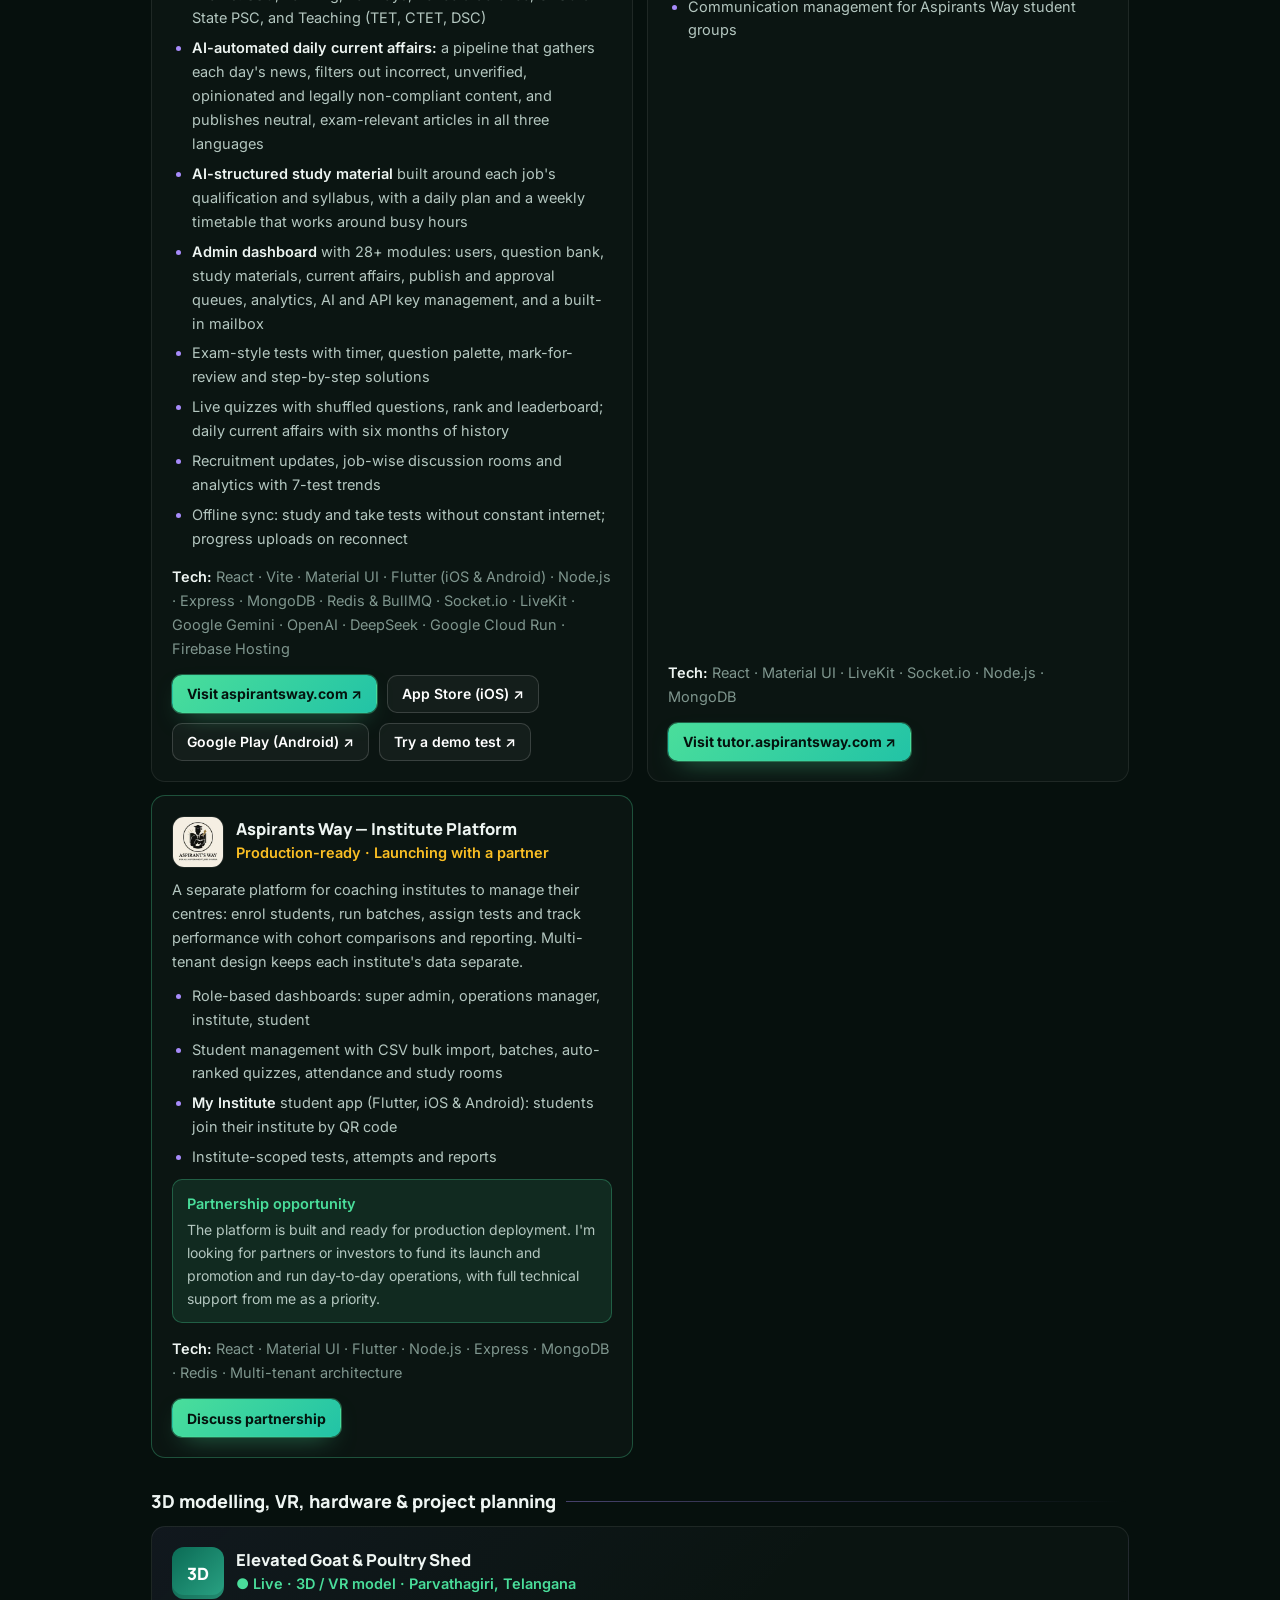
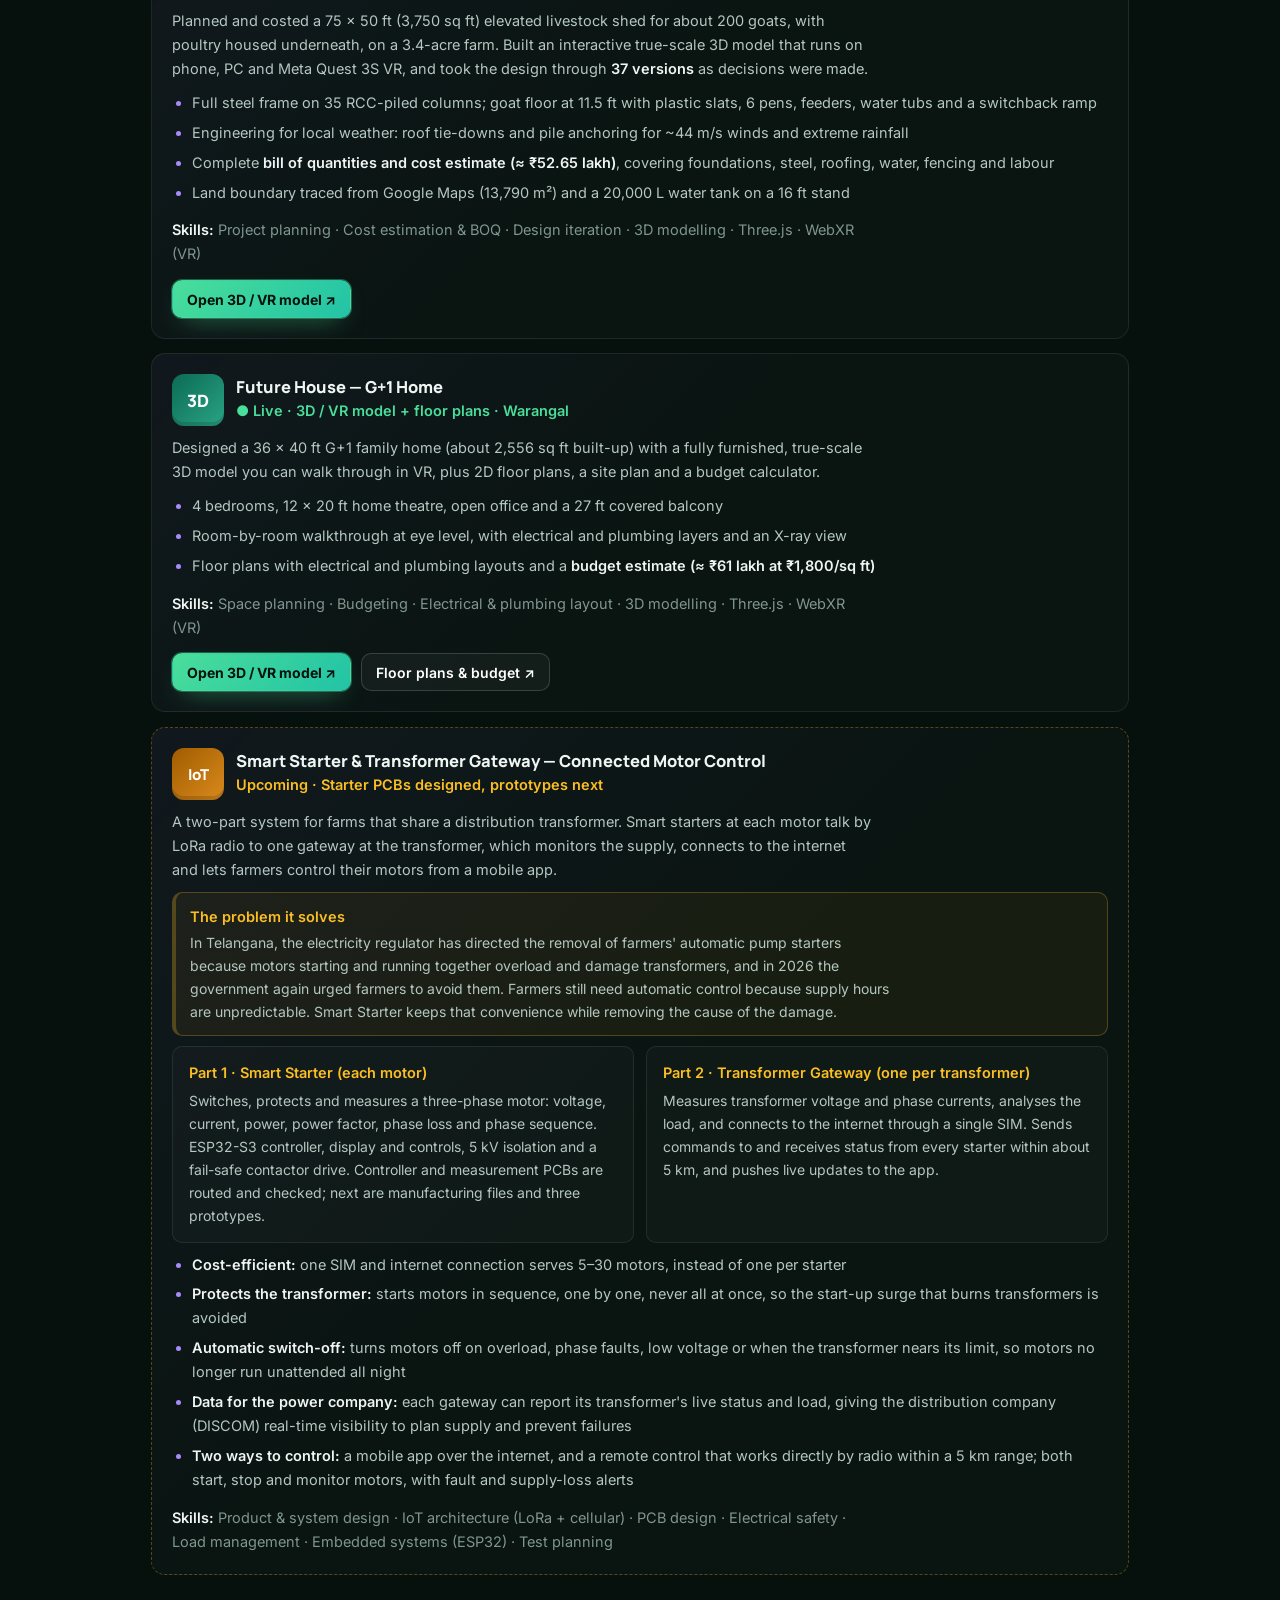
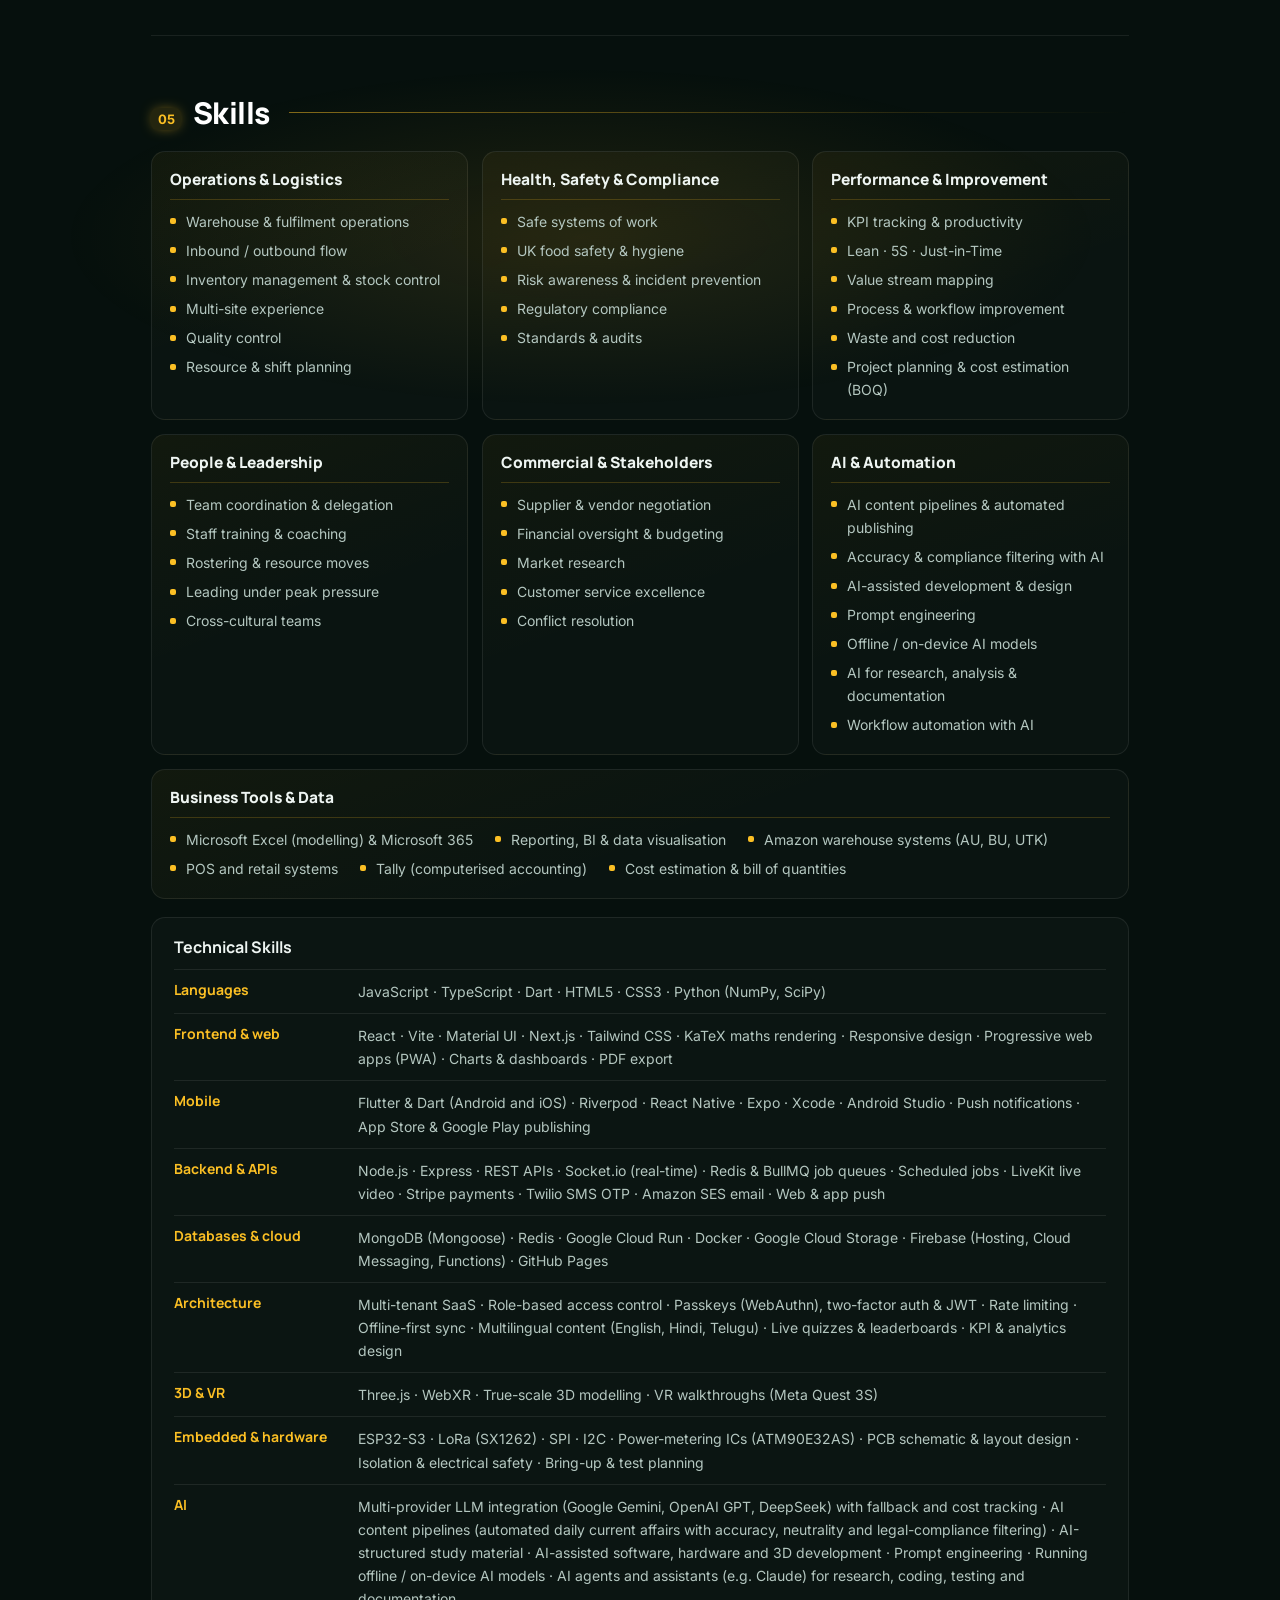
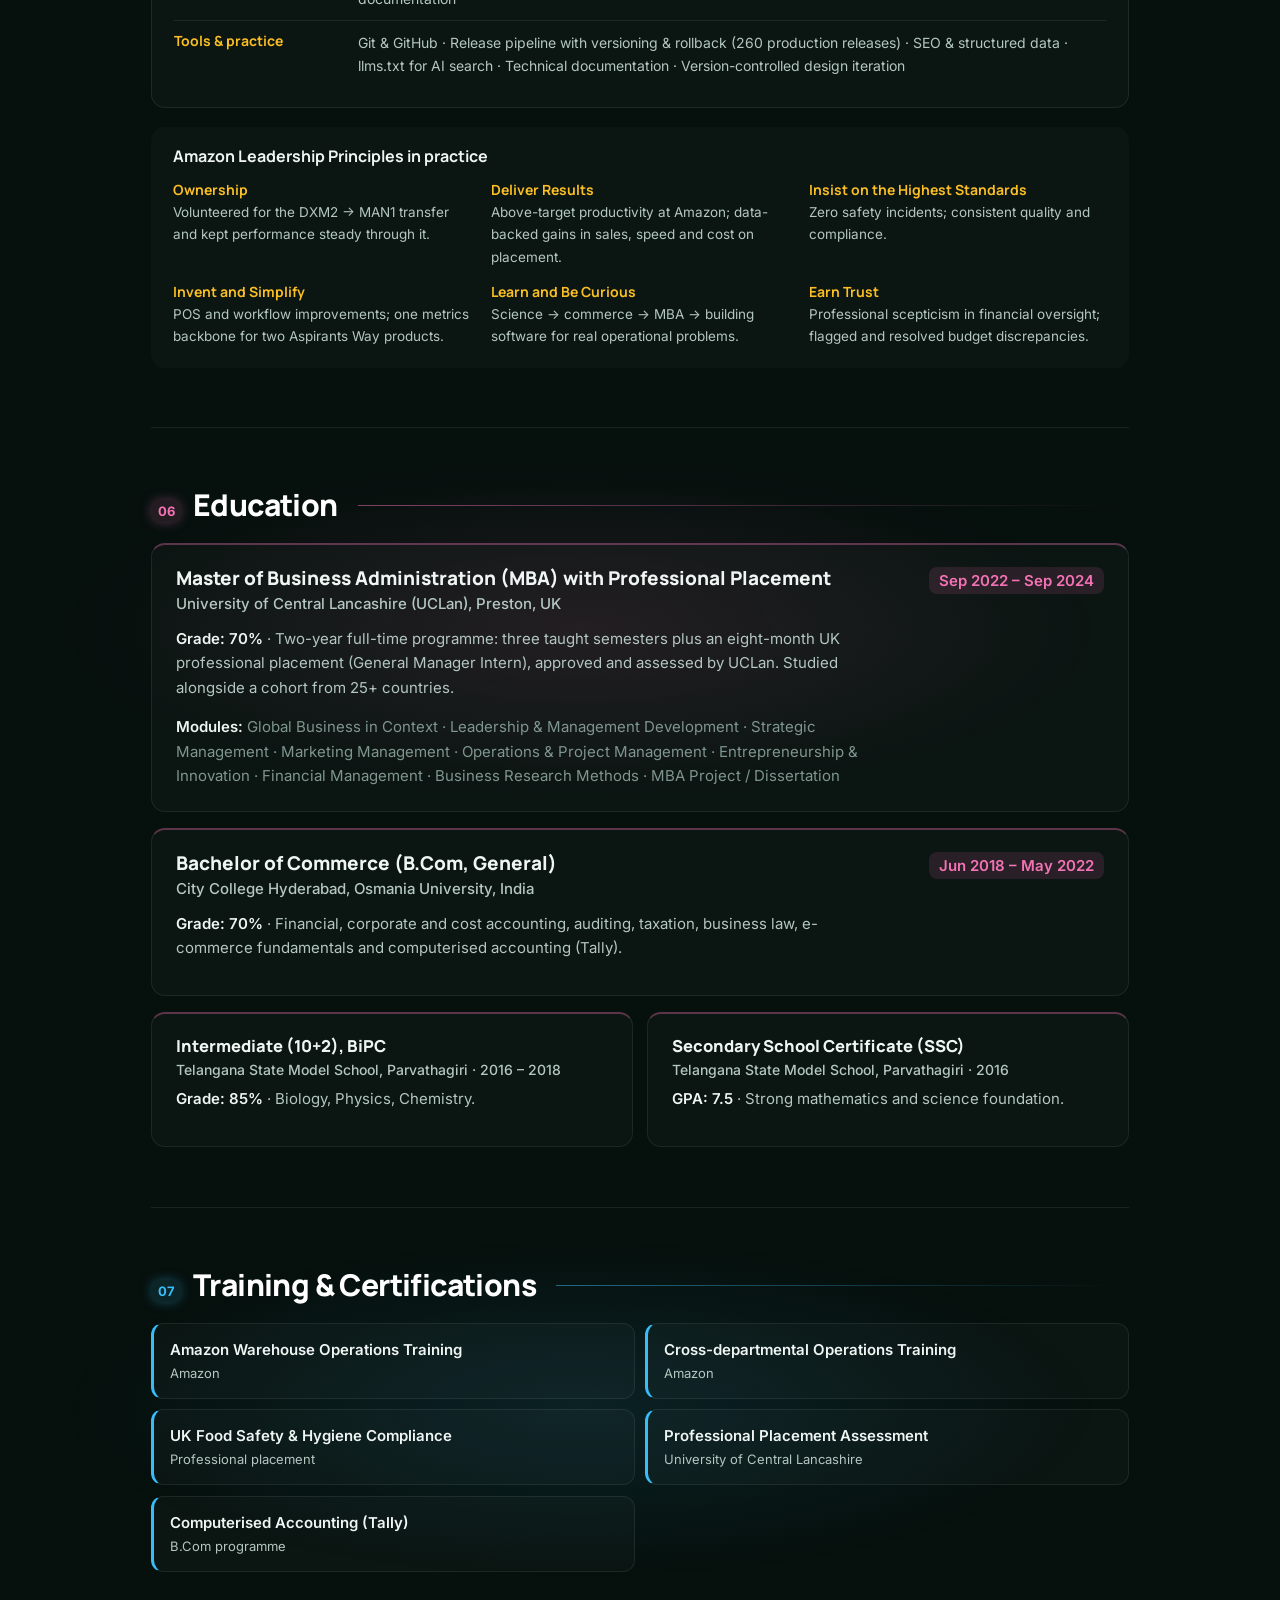
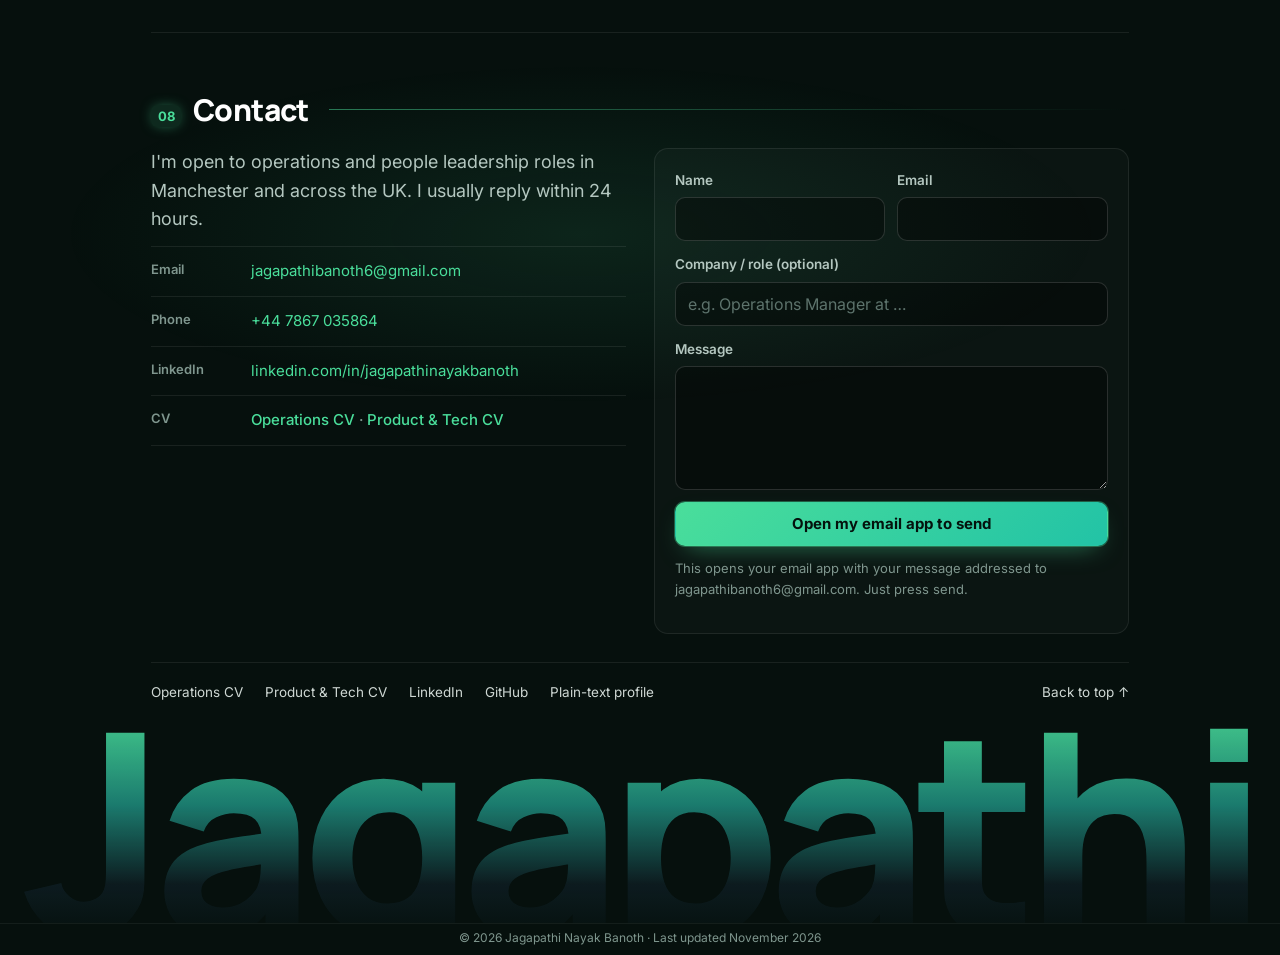
==== commit 3021cd33: "Footer trimmed to one slim row of links; no duplicate contact details Co-Authored-By: Claude Opus 5." ====
--- a/index.html
+++ b/index.html
@@ -24,7 +24,7 @@
 <link rel="preconnect" href="https://fonts.googleapis.com">
 <link rel="preconnect" href="https://fonts.gstatic.com" crossorigin>
 <link href="https://fonts.googleapis.com/css2?family=Manrope:wght@600;700;800&family=Inter:wght@400;500;600&display=swap" rel="stylesheet">
-<link rel="stylesheet" href="styles.css?v=13.6">
+<link rel="stylesheet" href="styles.css?v=13.7">
 
 <script type="application/ld+json">
 {
@@ -481,24 +481,11 @@
     </section>
 
     <footer class="foot">
-      <div class="ft-top">
-        <nav class="ft-col" aria-label="Footer sections">
-          <h3>Explore</h3>
-          <a href="#summary">Summary</a><a href="#experience">Experience</a><a href="#projects">Projects</a><a href="#skills">Skills</a><a href="#education">Education</a>
+      <div class="ft-row">
+        <nav class="ft-links" aria-label="Footer">
+          <a href="resume.html?v=20261122">Operations CV</a><a href="resume-tech.html?v=20261122">Product &amp; Tech CV</a><a href="https://www.linkedin.com/in/jagapathinayakbanoth" target="_blank" rel="noopener">LinkedIn</a><a href="https://github.com/jagapathibanoth6-dotcom" target="_blank" rel="noopener">GitHub</a><a href="llms.txt">Plain-text profile</a>
         </nav>
-        <div class="ft-col">
-          <h3>CVs</h3>
-          <a href="resume.html?v=20261122">Operations CV</a><a href="resume-tech.html?v=20261122">Product &amp; Tech CV</a><a href="llms.txt">Plain-text profile</a>
-        </div>
-        <div class="ft-col">
-          <h3>Connect</h3>
-          <a href="mailto:jagapathibanoth6@gmail.com">Email</a><a href="tel:+447867035864">+44 7867 035864</a><a href="https://www.linkedin.com/in/jagapathinayakbanoth" target="_blank" rel="noopener">LinkedIn</a><a href="https://github.com/jagapathibanoth6-dotcom" target="_blank" rel="noopener">GitHub</a>
-        </div>
-        <div class="ft-col ft-cta">
-          <h3>Let's talk</h3>
-          <a class="btn btn-primary btn-sm" href="#contact">Get in touch</a>
-          <a href="#top" class="ft-up">Back to top ↑</a>
-        </div>
+        <a href="#top" class="ft-up">Back to top ↑</a>
       </div>
       <div class="ft-giant" aria-hidden="true"><span id="ftGiant">Jagapathi</span></div>
       <p class="ft-copy">© <span id="year">2026</span> Jagapathi Nayak Banoth · Last updated November 2026</p>
--- a/styles.css
+++ b/styles.css
@@ -635,3 +635,16 @@
 .ft-copy{padding:10px 0 14px;font-size:12.5px}
 @media(max-width:720px){.ft-top{gap:18px 16px}}
 @media(max-width:520px){.ft-top .ft-col:last-child{grid-column:auto}}
+.ft-copy{padding:6px 0 8px;font-size:12px;line-height:1.4}
+.layout{padding-bottom:0!important}
+/* ===== Footer v4: one slim row ===== */
+.foot{padding:18px 0 0;margin-top:16px}
+.ft-row{display:flex;justify-content:space-between;align-items:center;gap:14px;flex-wrap:wrap}
+.ft-links{display:flex;flex-wrap:wrap;gap:6px 22px}
+.ft-links a{color:#cfd8d4;font-size:13.5px}
+.ft-links a:hover,.ft-up:hover{color:#4ade9b;text-decoration:none}
+.ft-up{font-size:13.5px}
+.ft-giant{margin-top:10px}
+@media(max-width:600px){.ft-row{justify-content:center;text-align:center}.ft-links{justify-content:center;gap:6px 16px}}
+@media print{.ft-row{display:none!important}}
+#contact{padding-bottom:12px;margin-bottom:0}
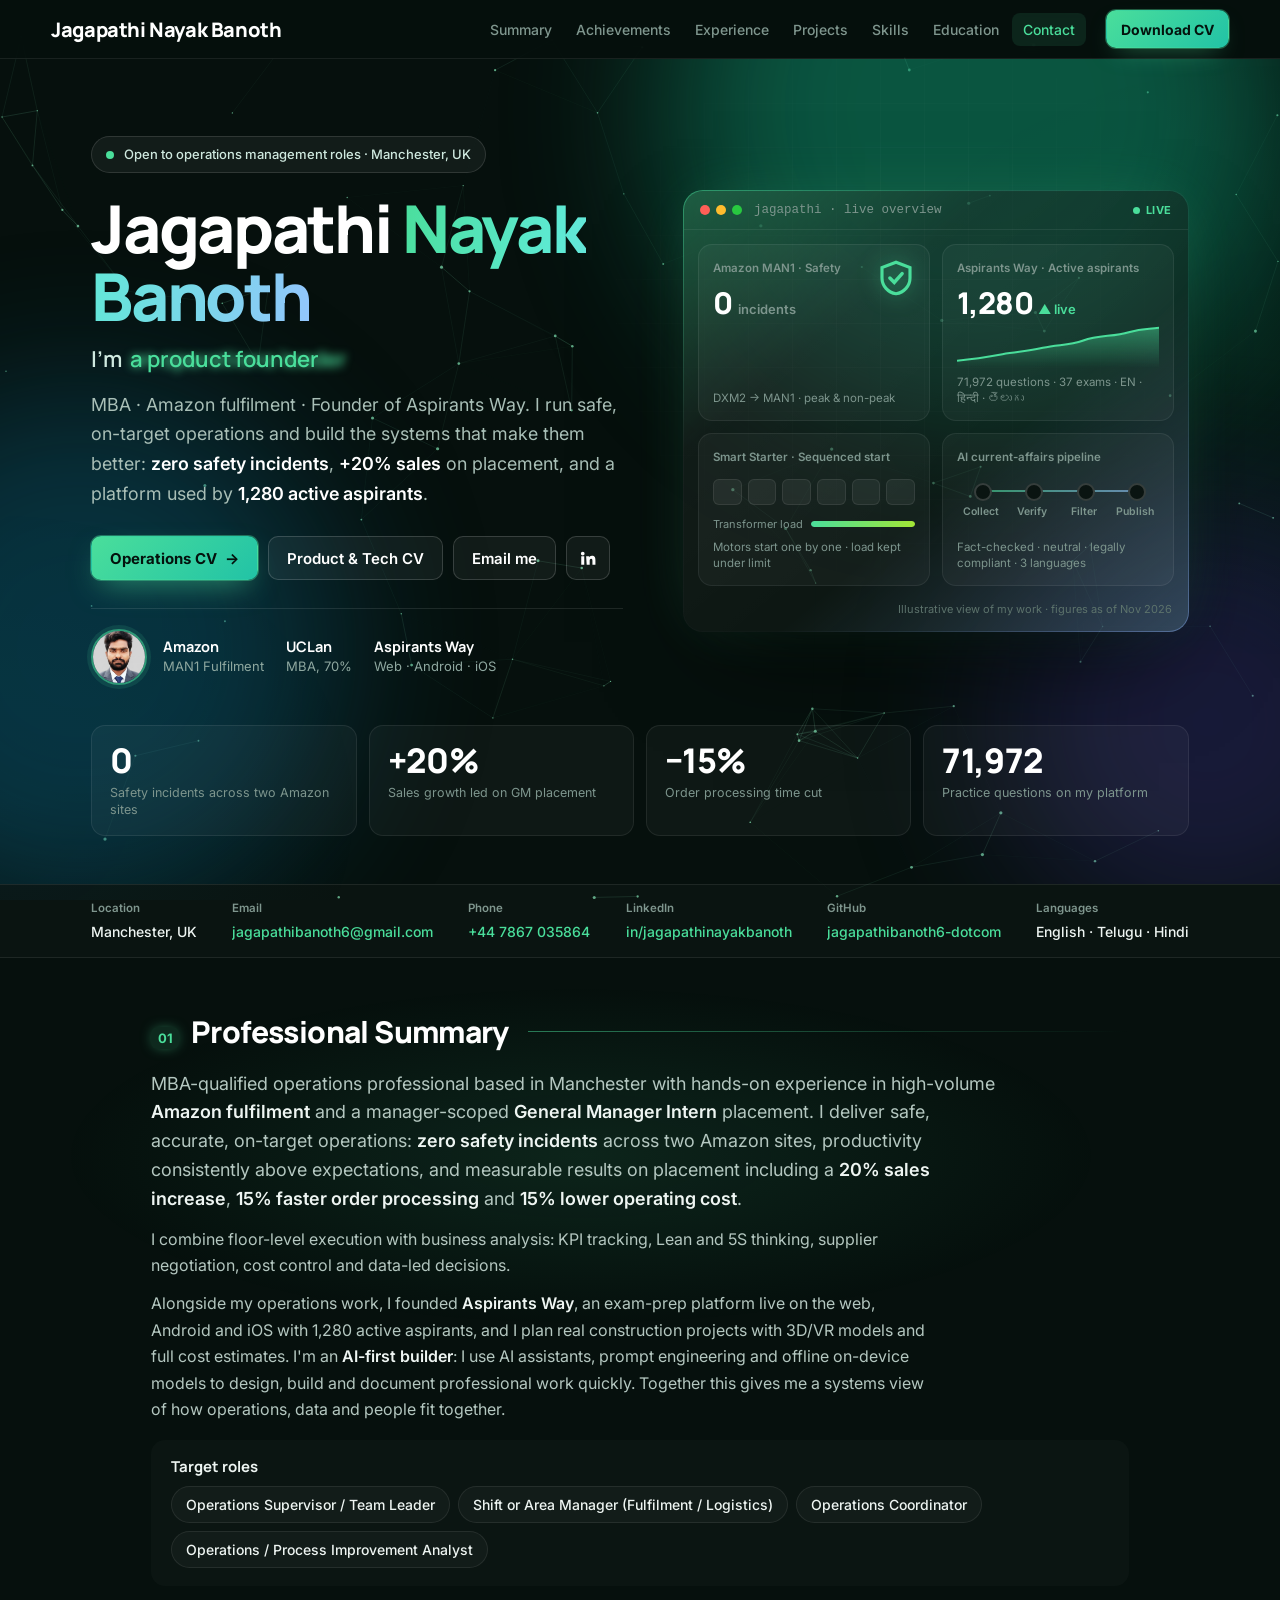
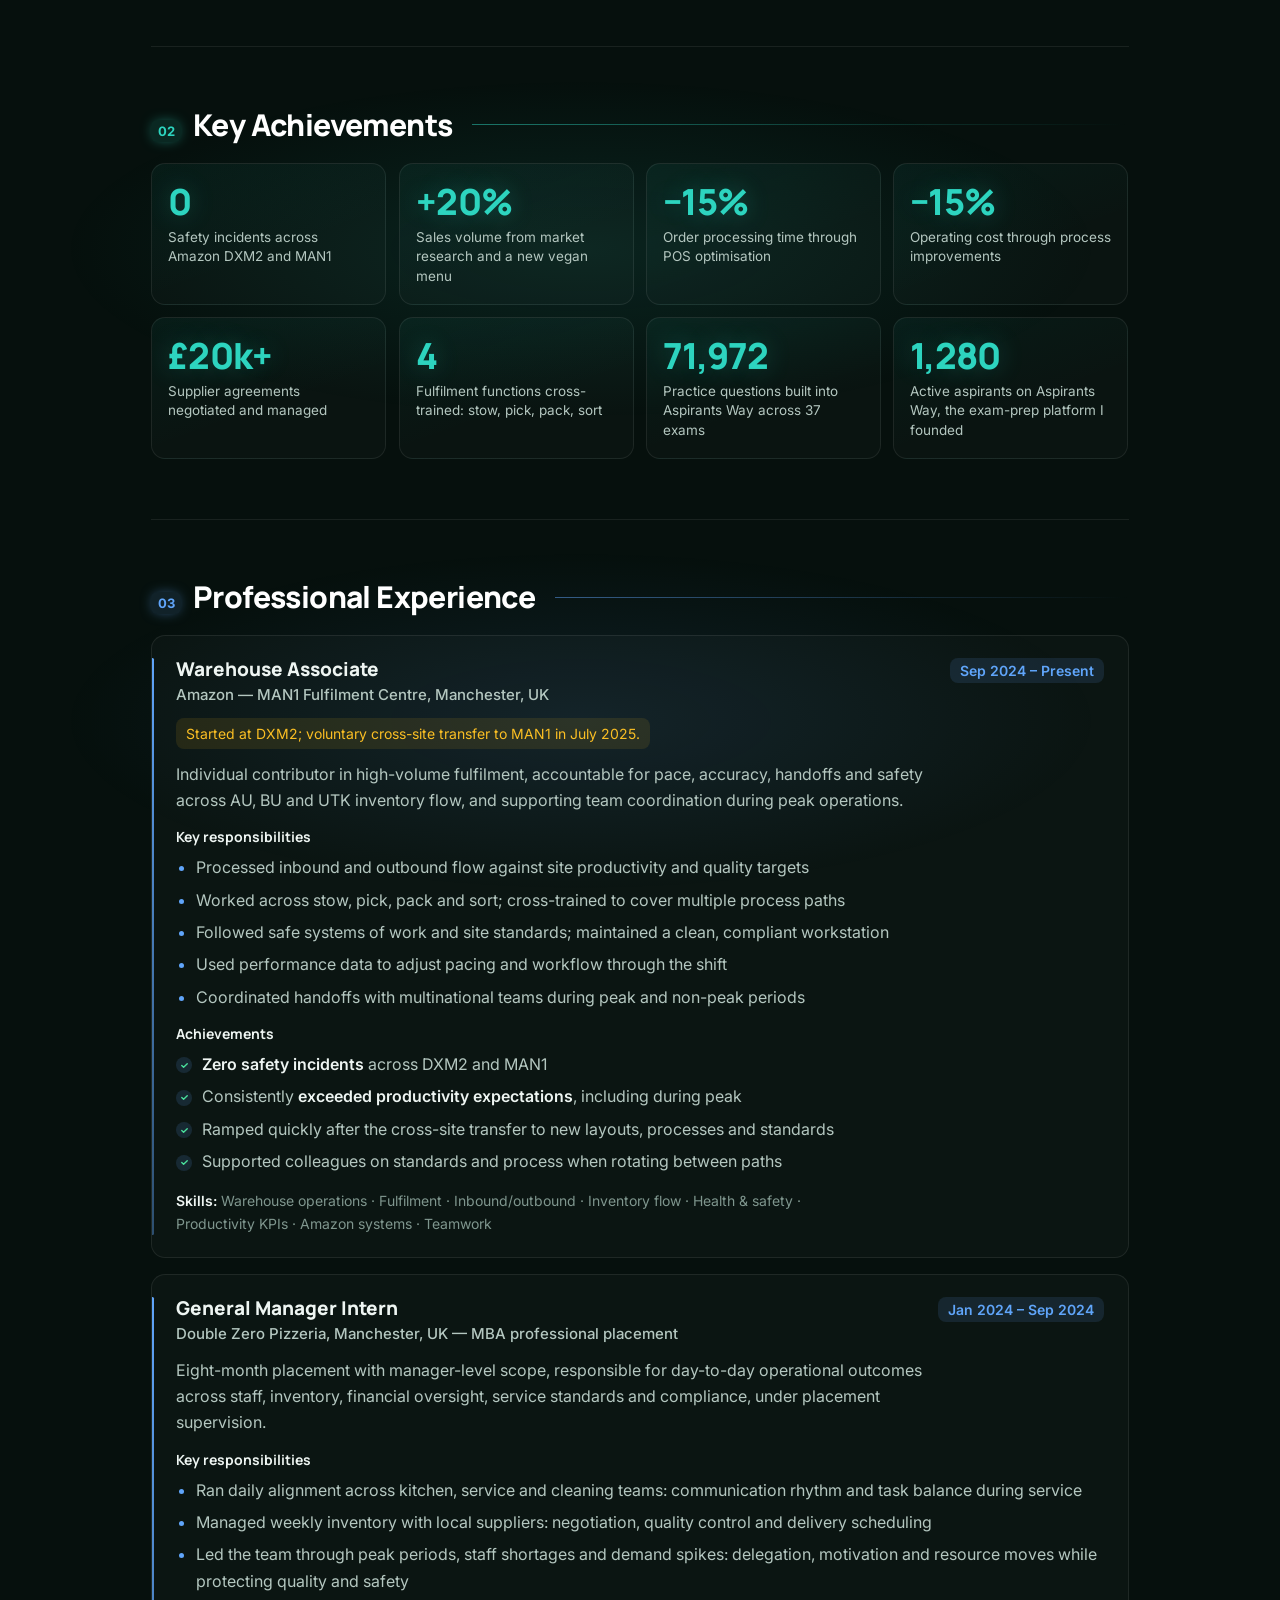
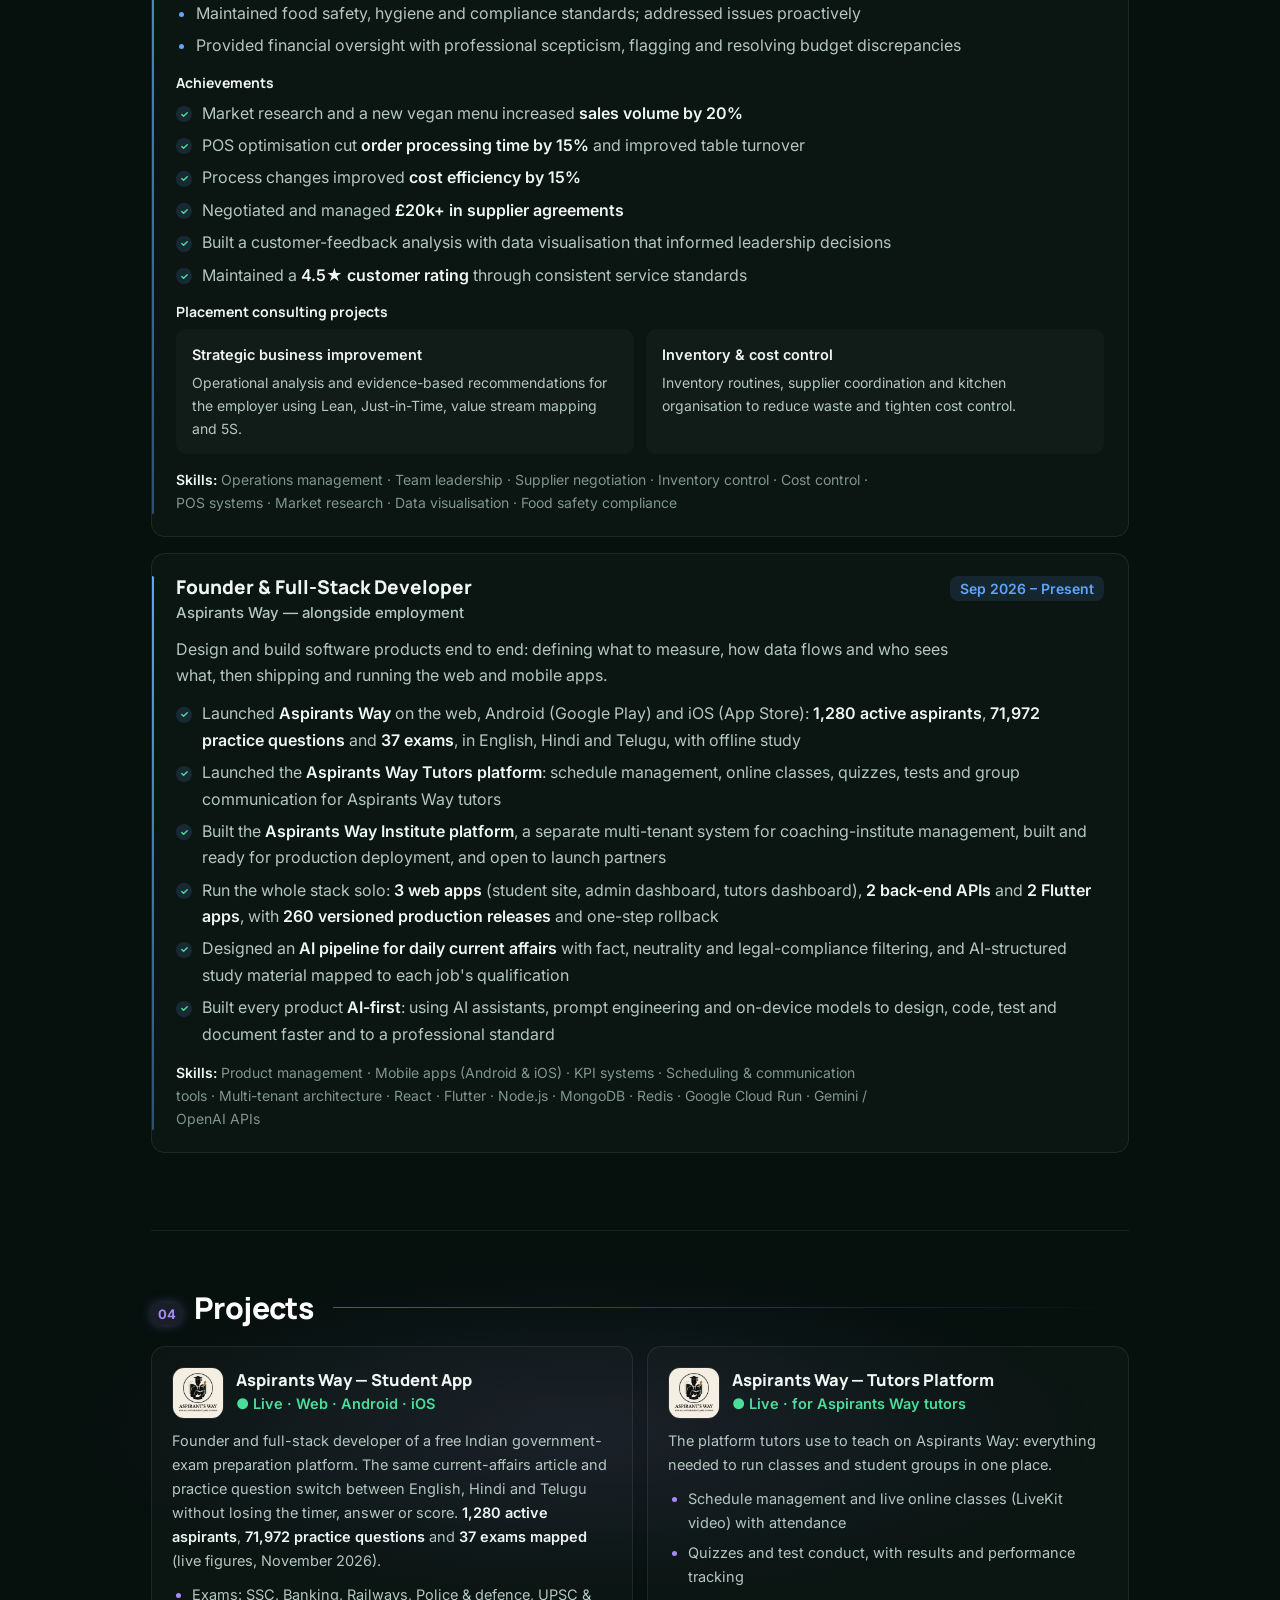
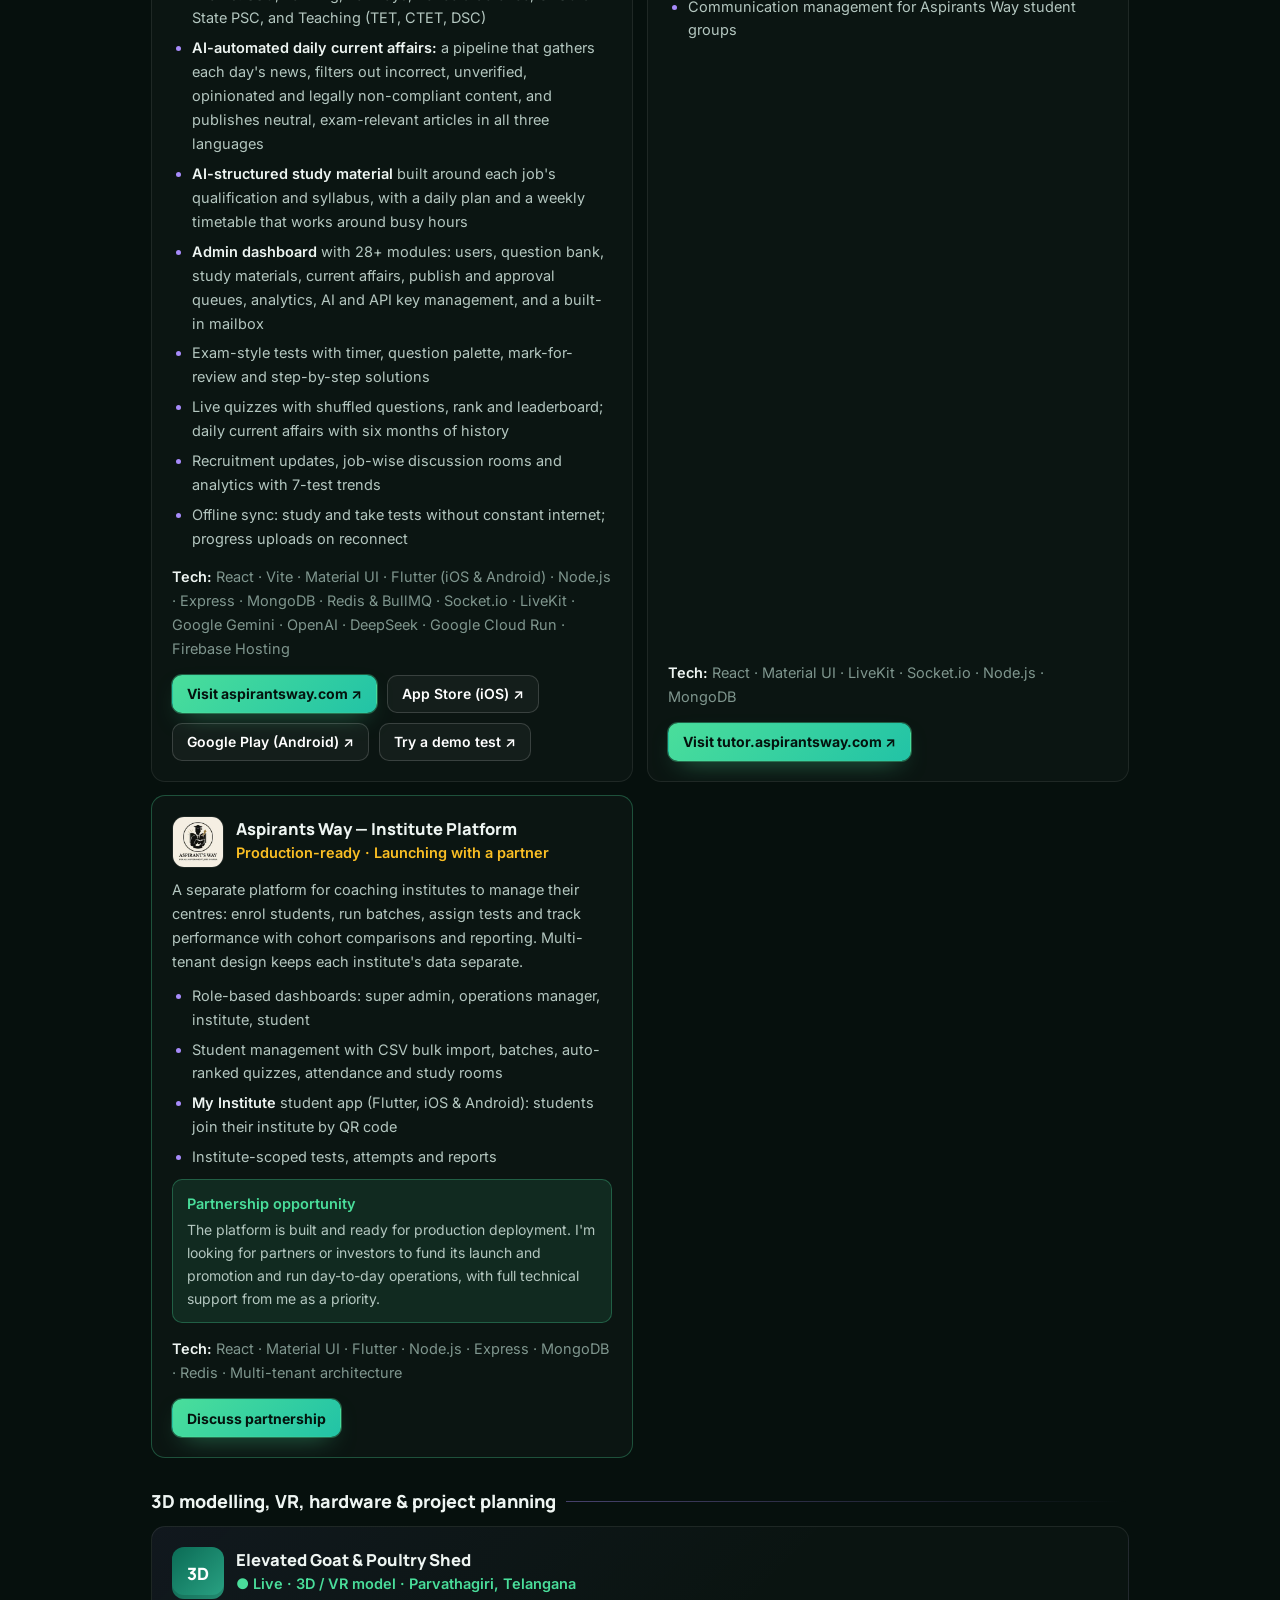
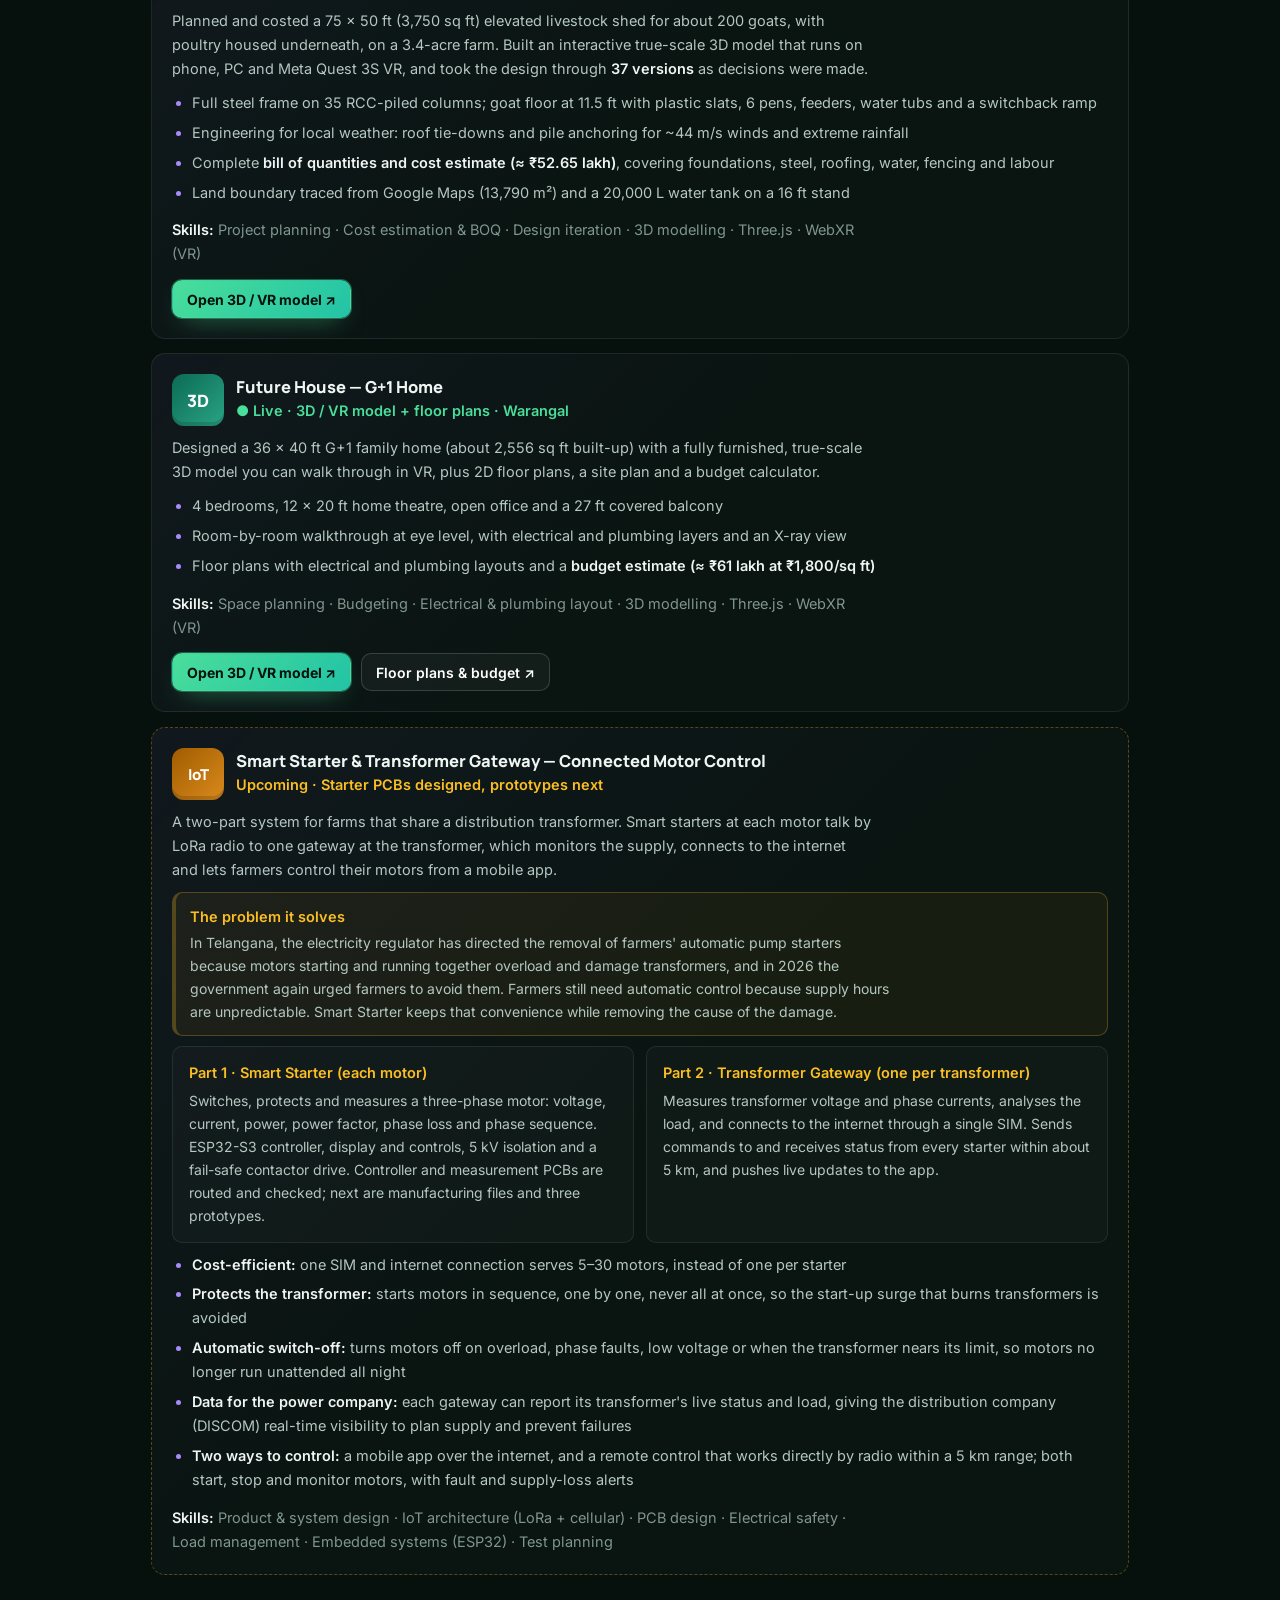
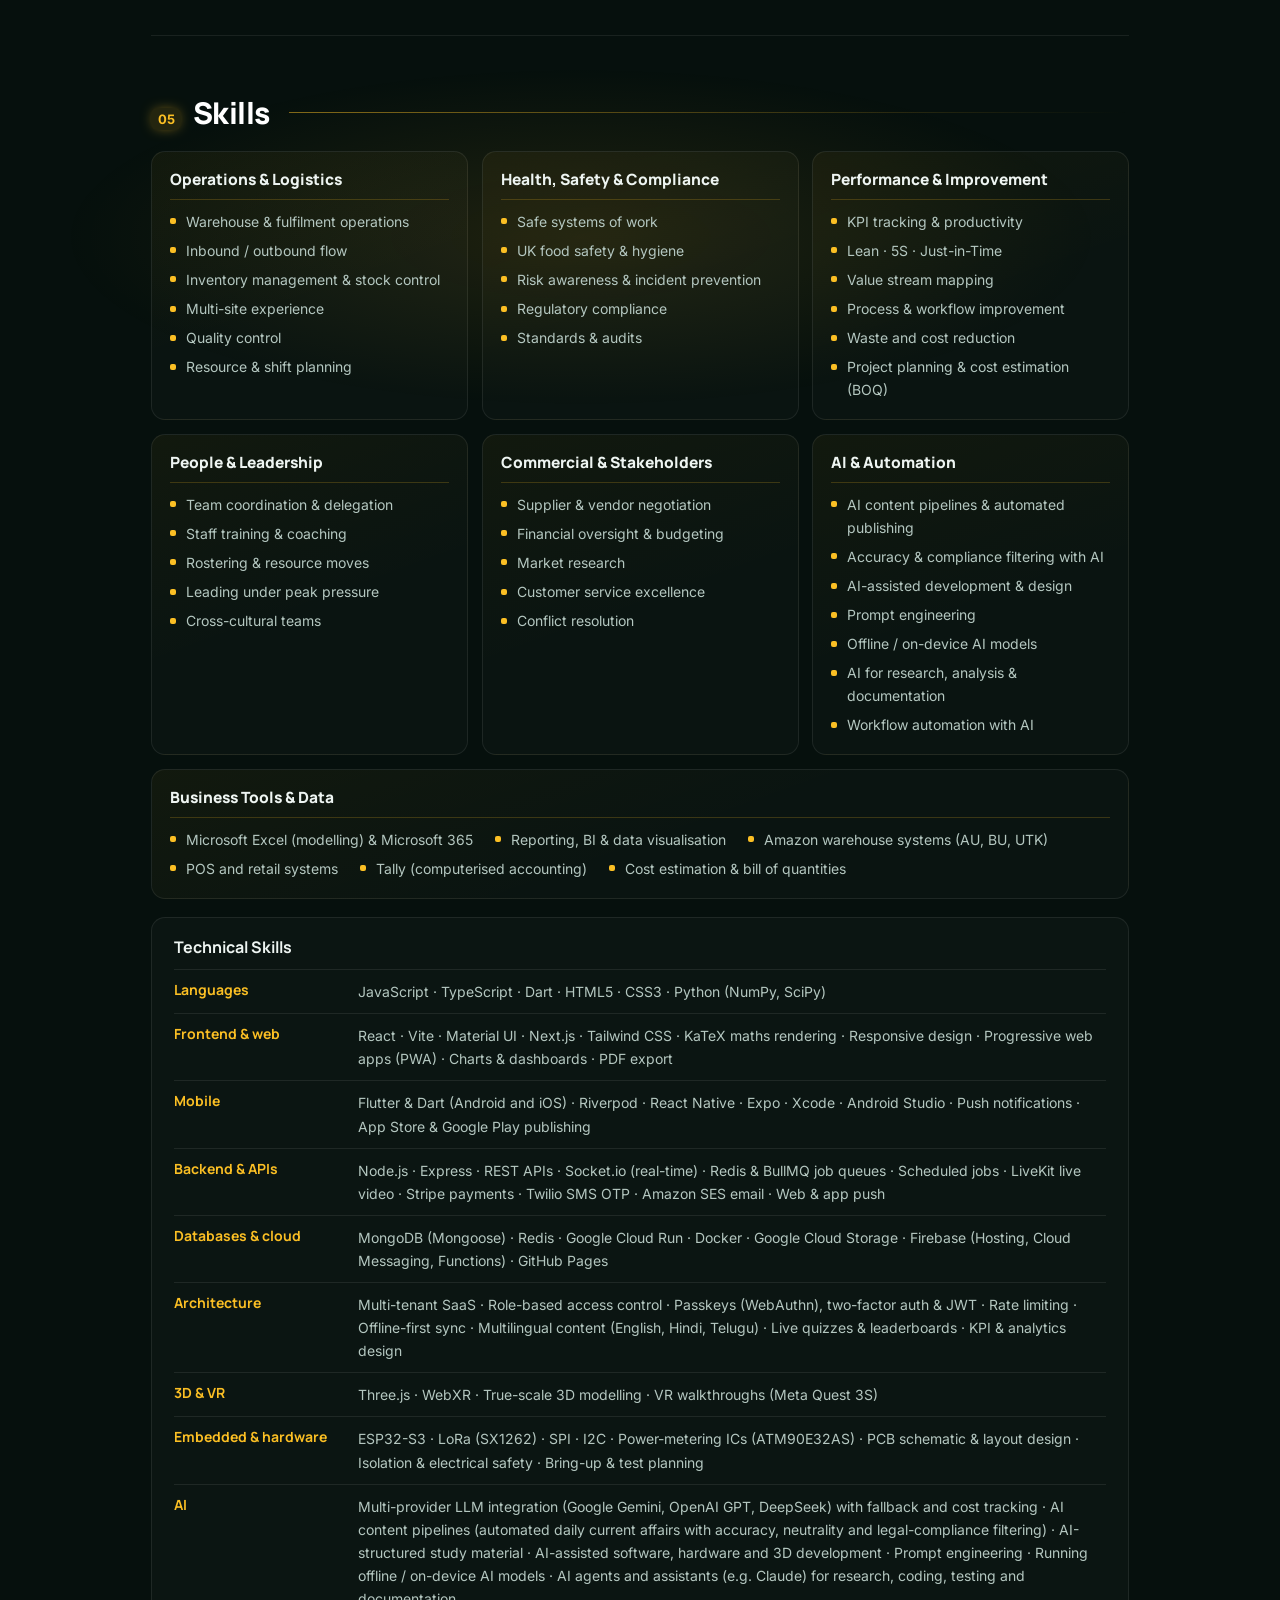
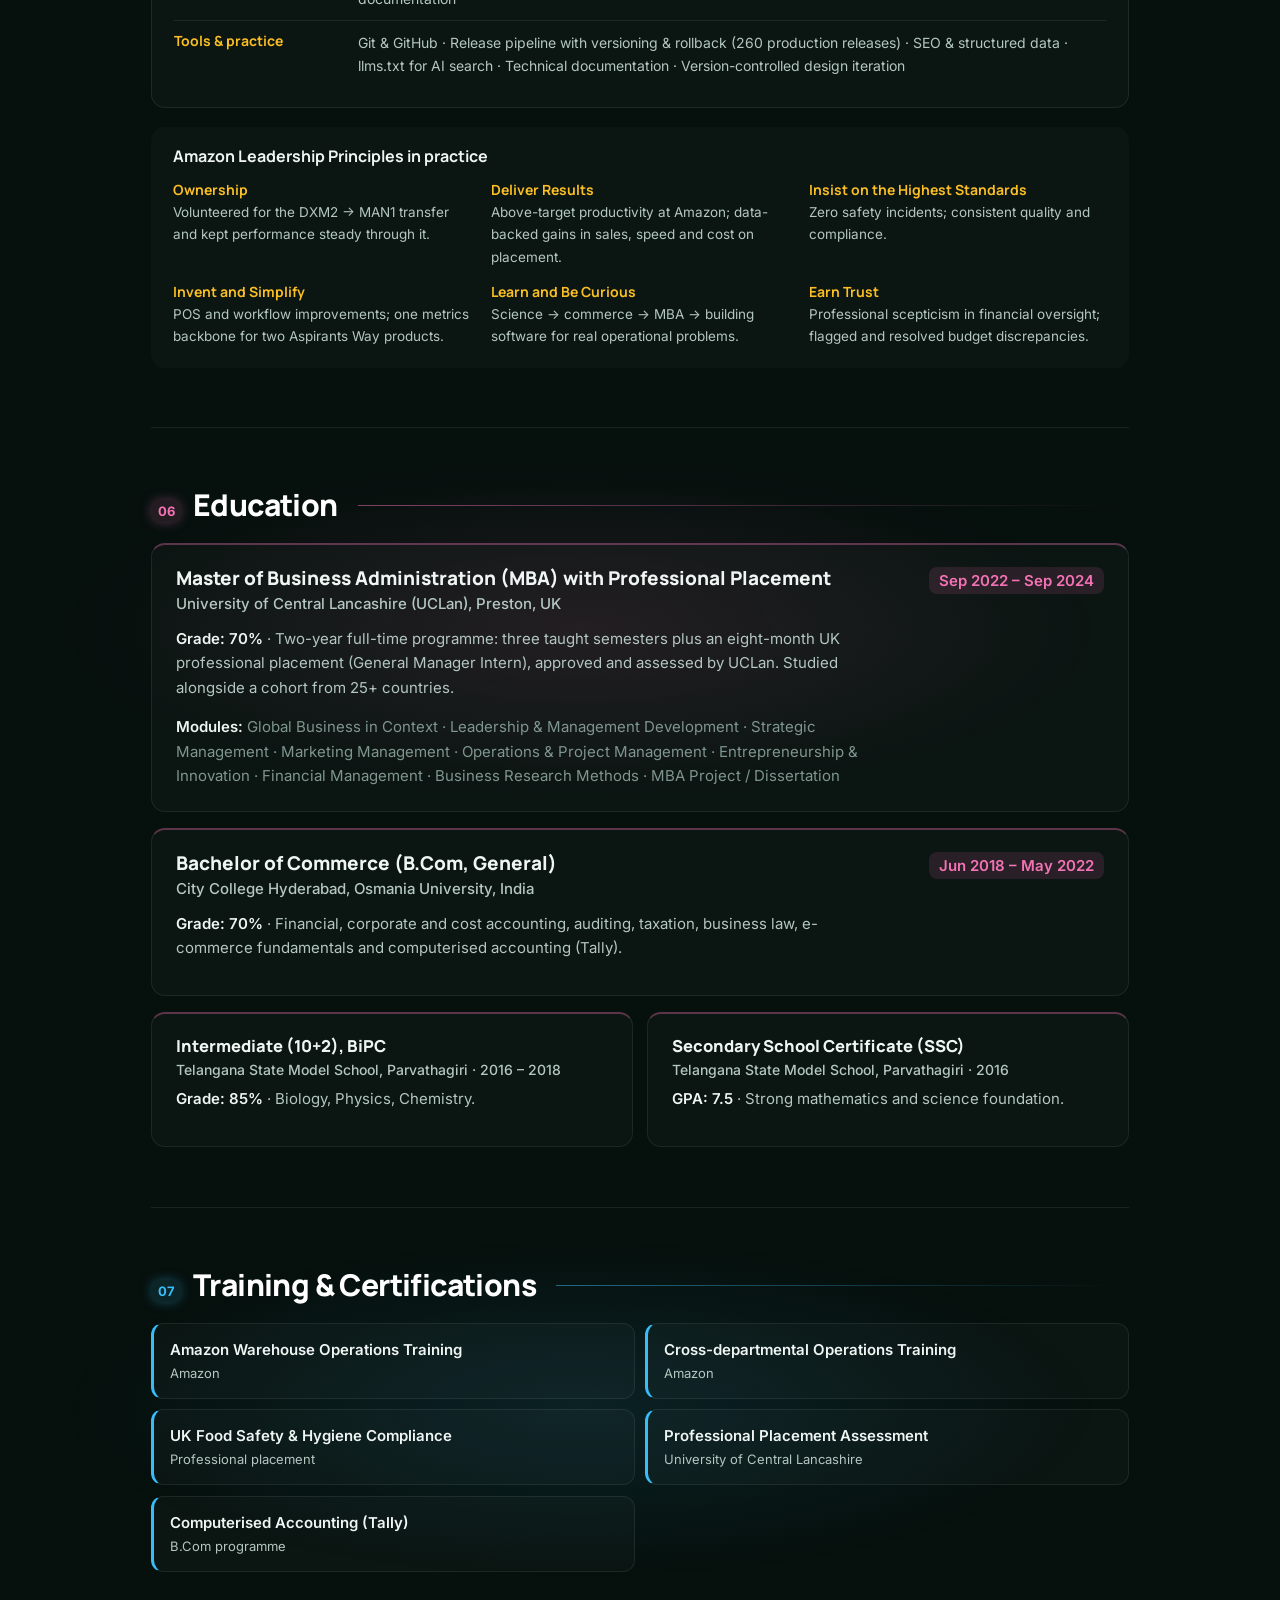
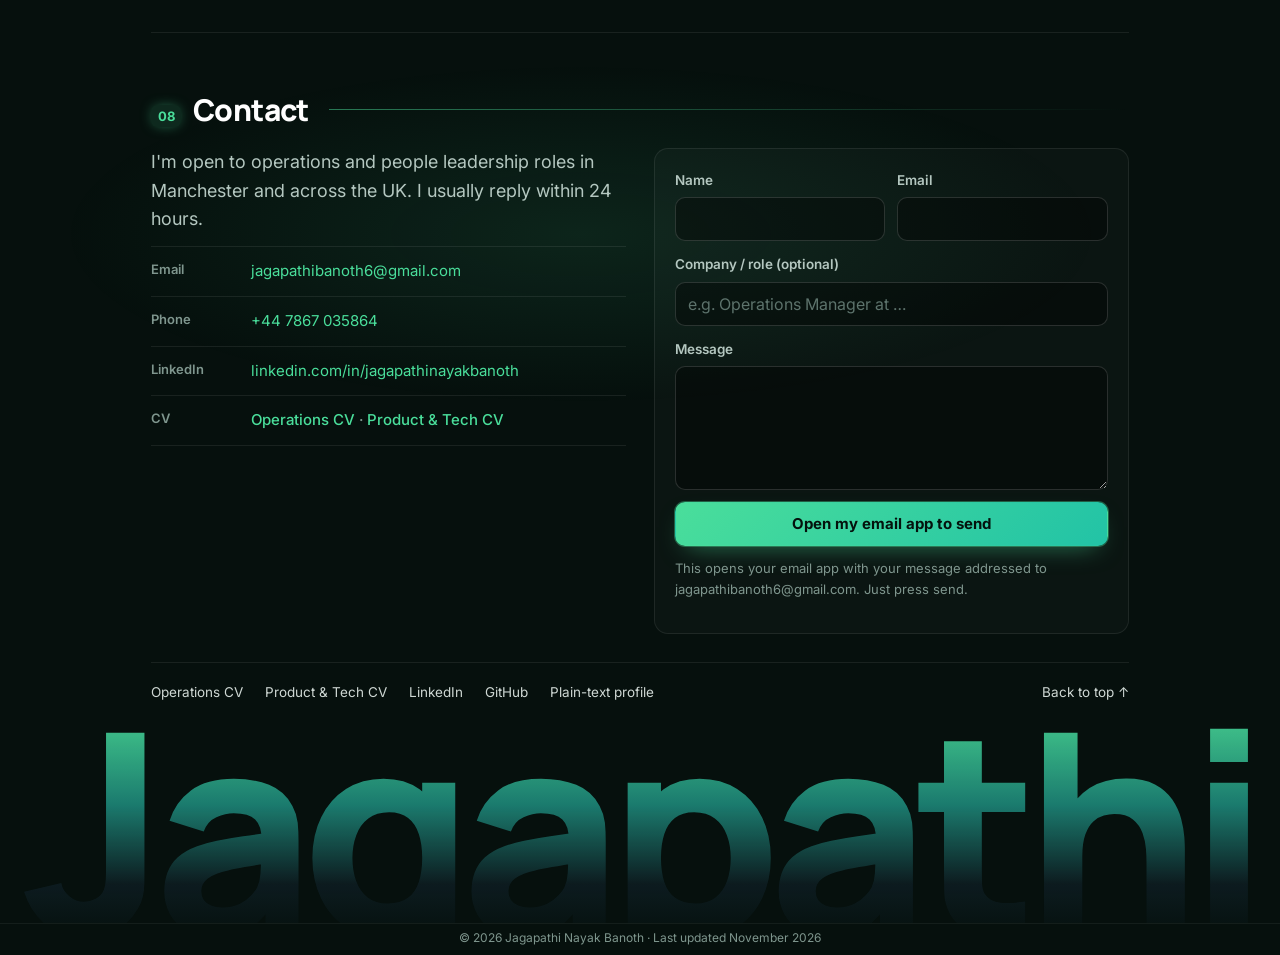
==== commit c71ad9ec: "Custom domain: jagapathinayakbanoth.info Co-Authored-By: Claude Opus 5.5 <noreply@anthropic.com> Cla" ====
--- a/index.html
+++ b/index.html
@@ -8,12 +8,12 @@
 <meta name="keywords" content="Operations, Warehouse Operations, Fulfilment, Logistics, Amazon, Operations Manager, Shift Lead, Area Manager, Team Leader, MBA, Manchester, Health and Safety, KPI, Lean, 5S, Inventory Management, Supply Chain, Process Improvement">
 <meta name="author" content="Jagapathi Nayak Banoth">
 <meta name="robots" content="index, follow, max-image-preview:large">
-<link rel="canonical" href="https://jagapathibanoth6-dotcom.github.io/Jagapathi-Portfolio/">
+<link rel="canonical" href="https://jagapathinayakbanoth.info/">
 <meta property="og:type" content="profile">
-<meta property="og:url" content="https://jagapathibanoth6-dotcom.github.io/Jagapathi-Portfolio/">
+<meta property="og:url" content="https://jagapathinayakbanoth.info/">
 <meta property="og:title" content="Jagapathi Nayak Banoth — Operations Professional, MBA">
 <meta property="og:description" content="Amazon fulfilment (MAN1) · GM Intern placement · MBA (UCLan). Safety, productivity and measurable results. Manchester, UK.">
-<meta property="og:image" content="https://jagapathibanoth6-dotcom.github.io/Jagapathi-Portfolio/profile-picture.png">
+<meta property="og:image" content="https://jagapathinayakbanoth.info/profile-picture.png">
 <meta property="profile:first_name" content="Jagapathi Nayak">
 <meta property="profile:last_name" content="Banoth">
 <meta name="twitter:card" content="summary">
@@ -36,8 +36,8 @@
     "name": "Jagapathi Nayak Banoth",
     "jobTitle": "Operations Professional (Warehouse Associate, Amazon MAN1)",
     "description": "MBA-qualified operations professional with Amazon fulfilment experience and a manager-scoped General Manager Intern placement. Open to operations and people leadership roles in the UK.",
-    "url": "https://jagapathibanoth6-dotcom.github.io/Jagapathi-Portfolio/",
-    "image": "https://jagapathibanoth6-dotcom.github.io/Jagapathi-Portfolio/profile-picture.png",
+    "url": "https://jagapathinayakbanoth.info/",
+    "image": "https://jagapathinayakbanoth.info/profile-picture.png",
     "email": "mailto:jagapathibanoth6@gmail.com",
     "telephone": "+44 7867 035864",
     "address": { "@type": "PostalAddress", "addressLocality": "Manchester", "addressCountry": "GB" },
